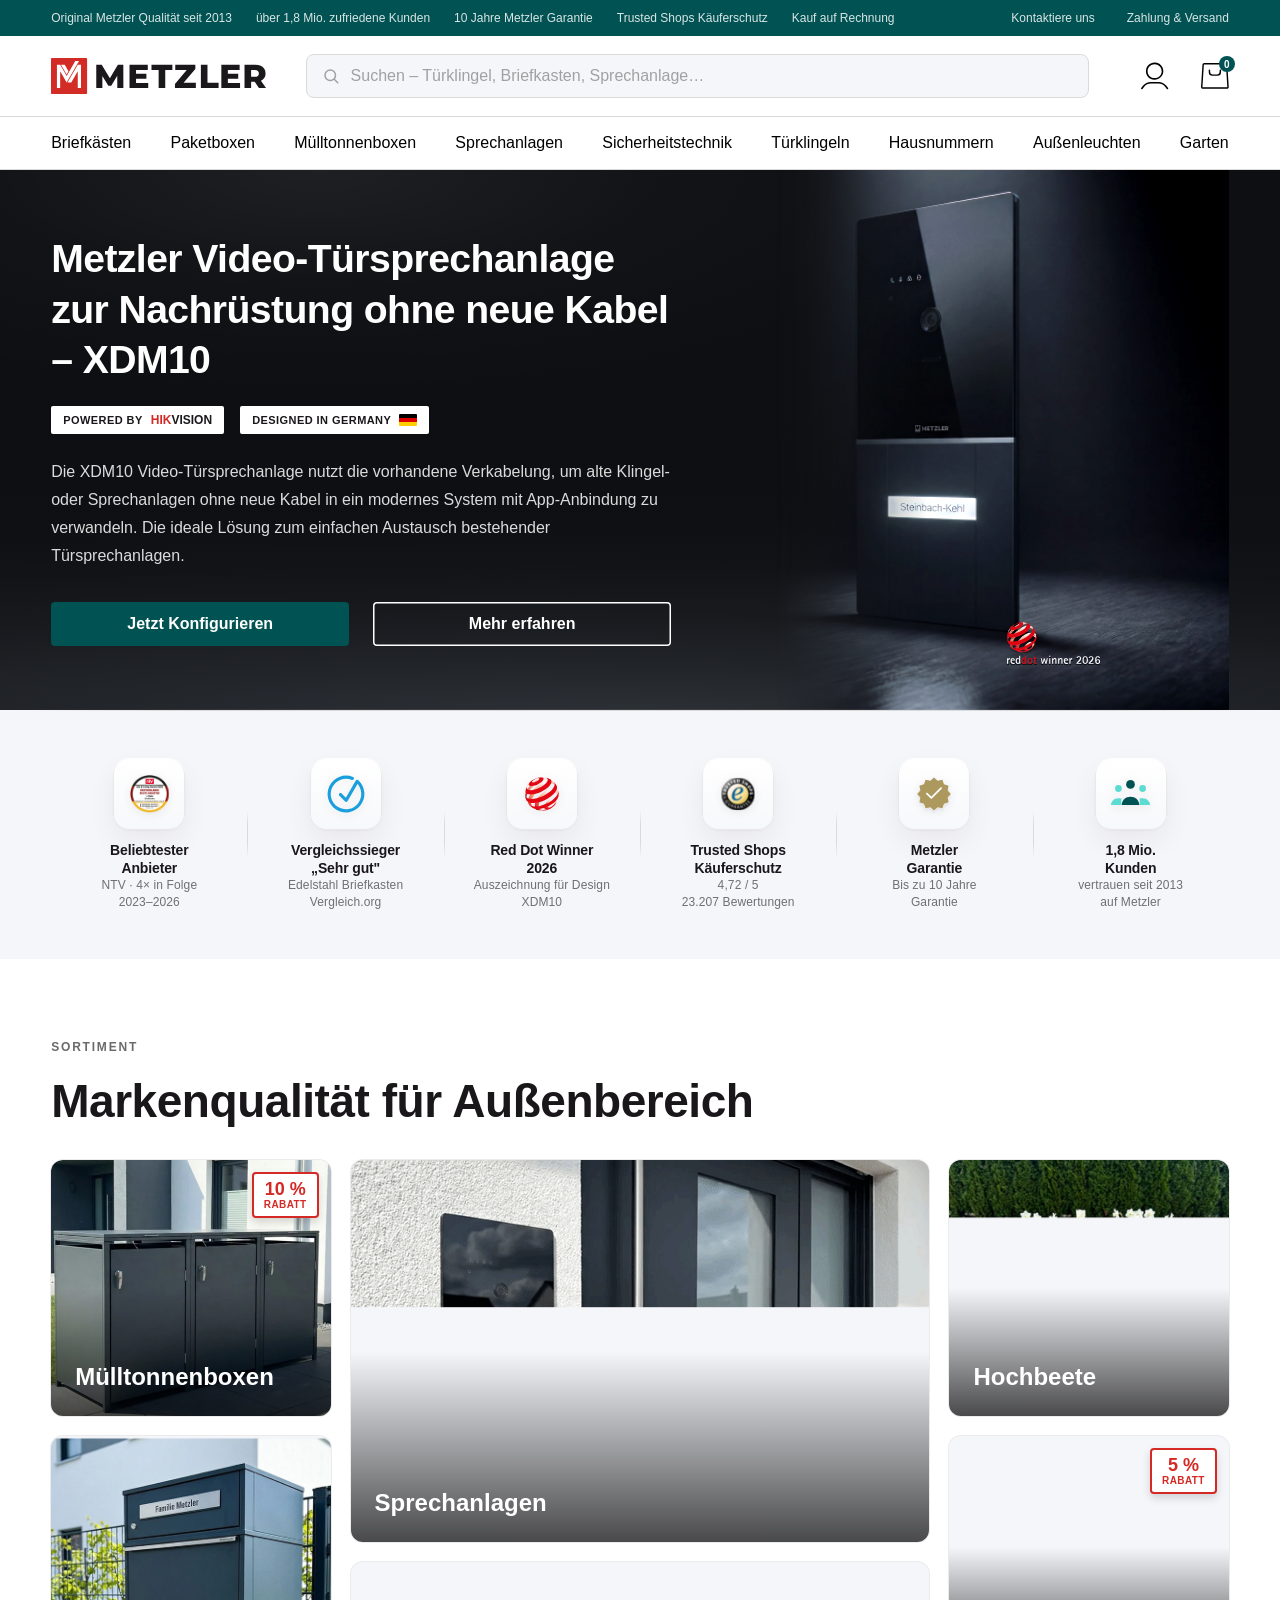
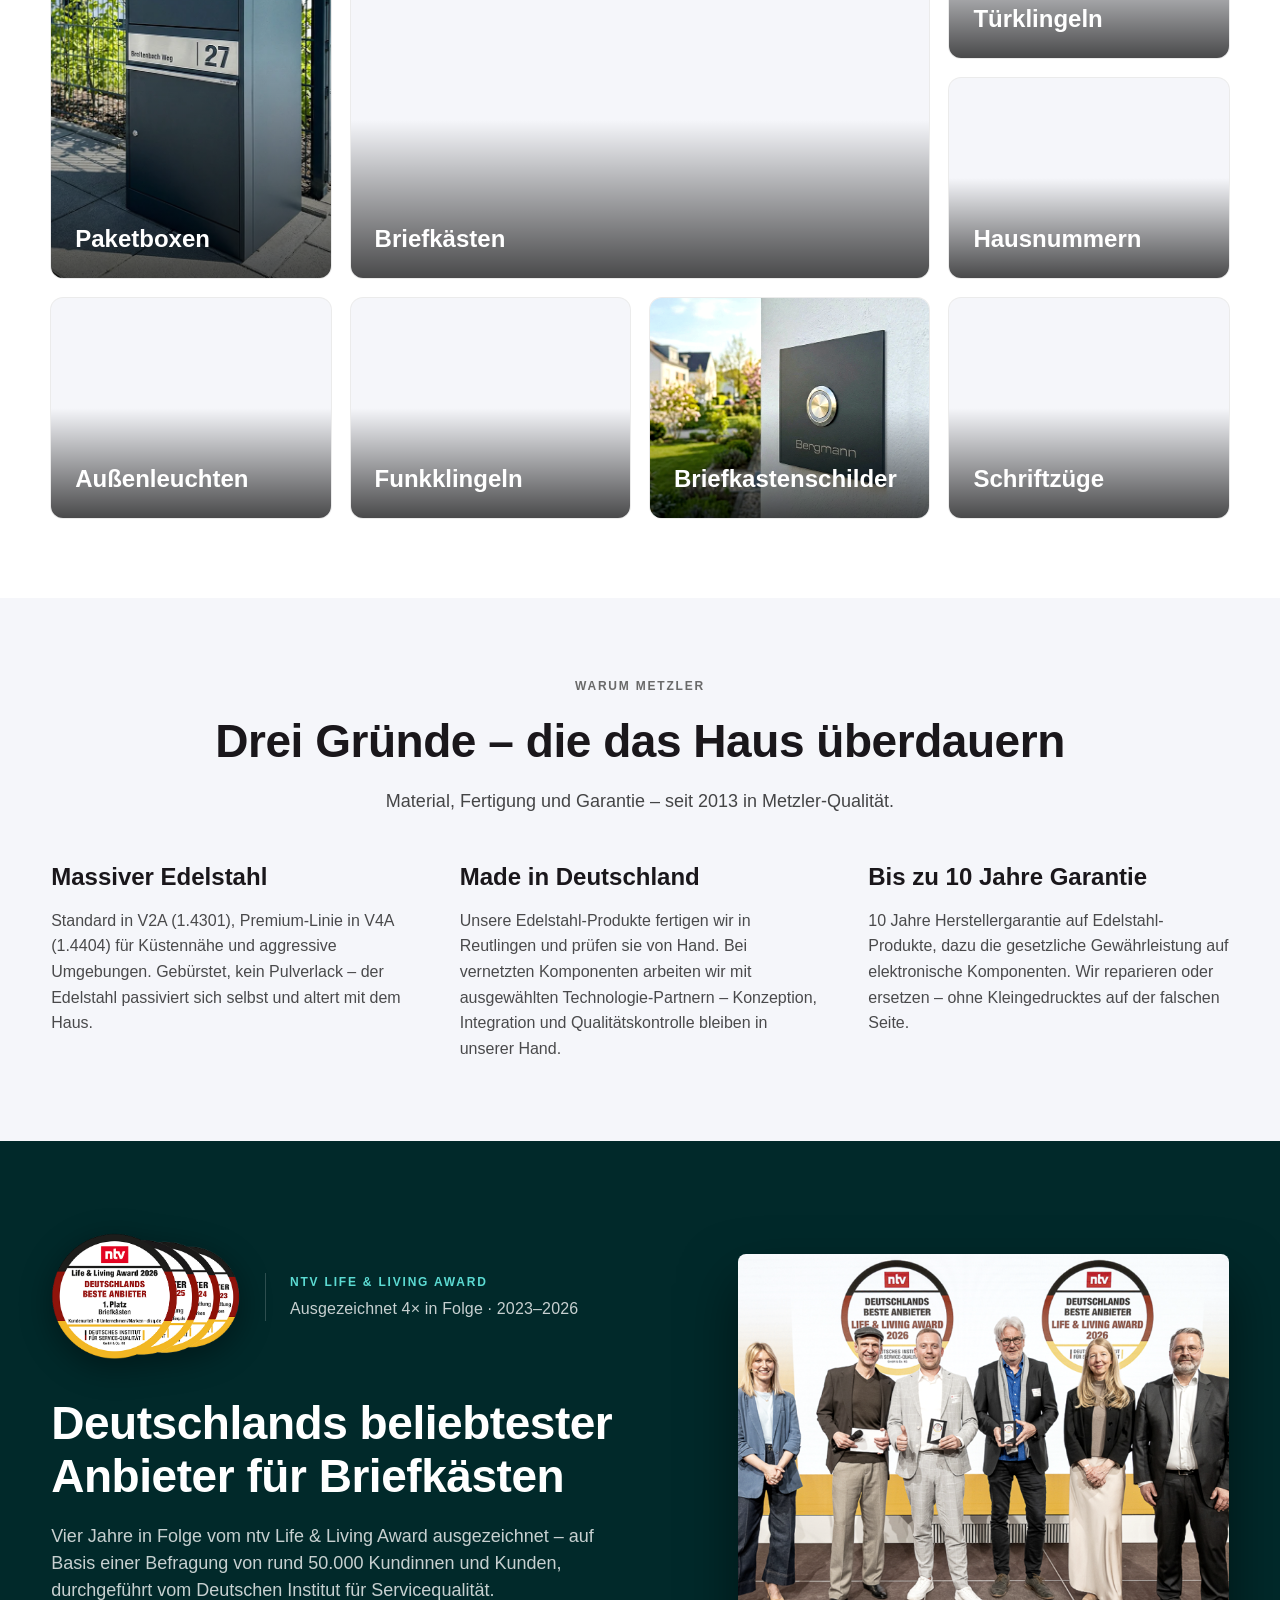
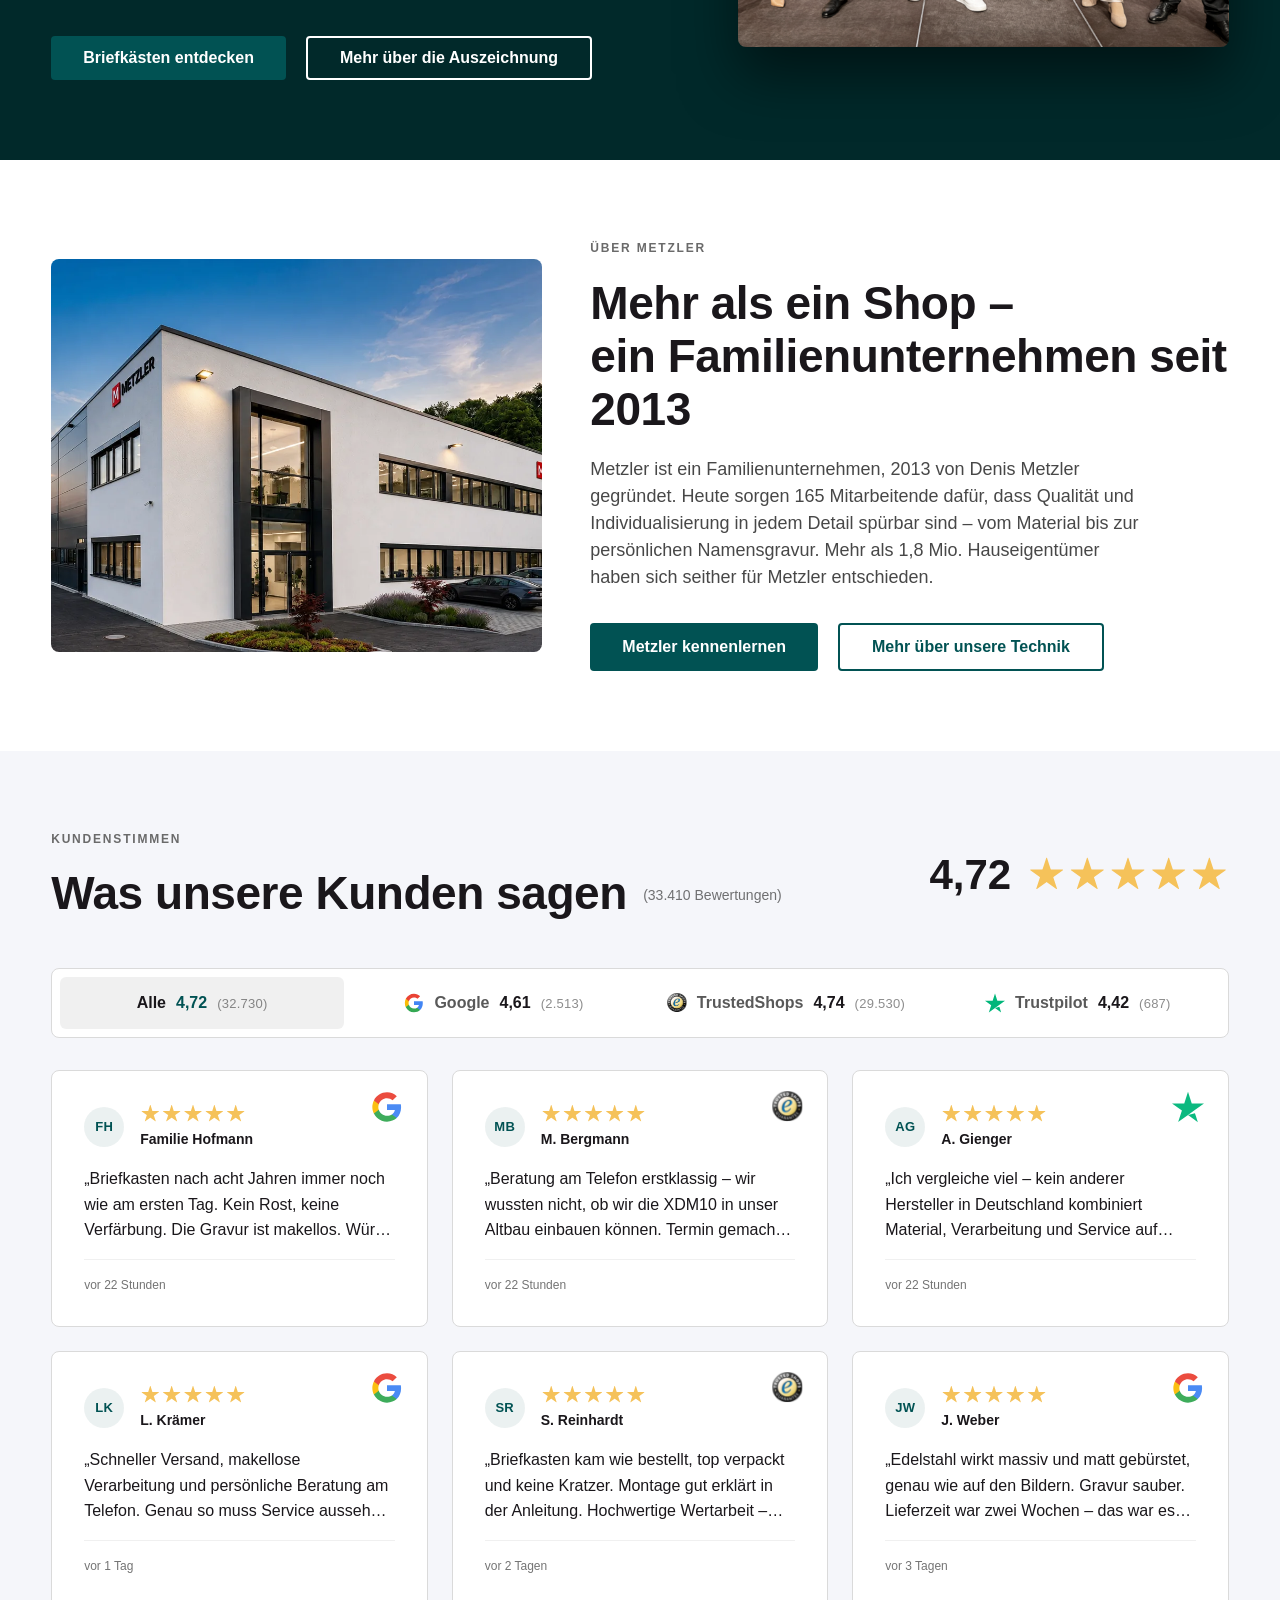
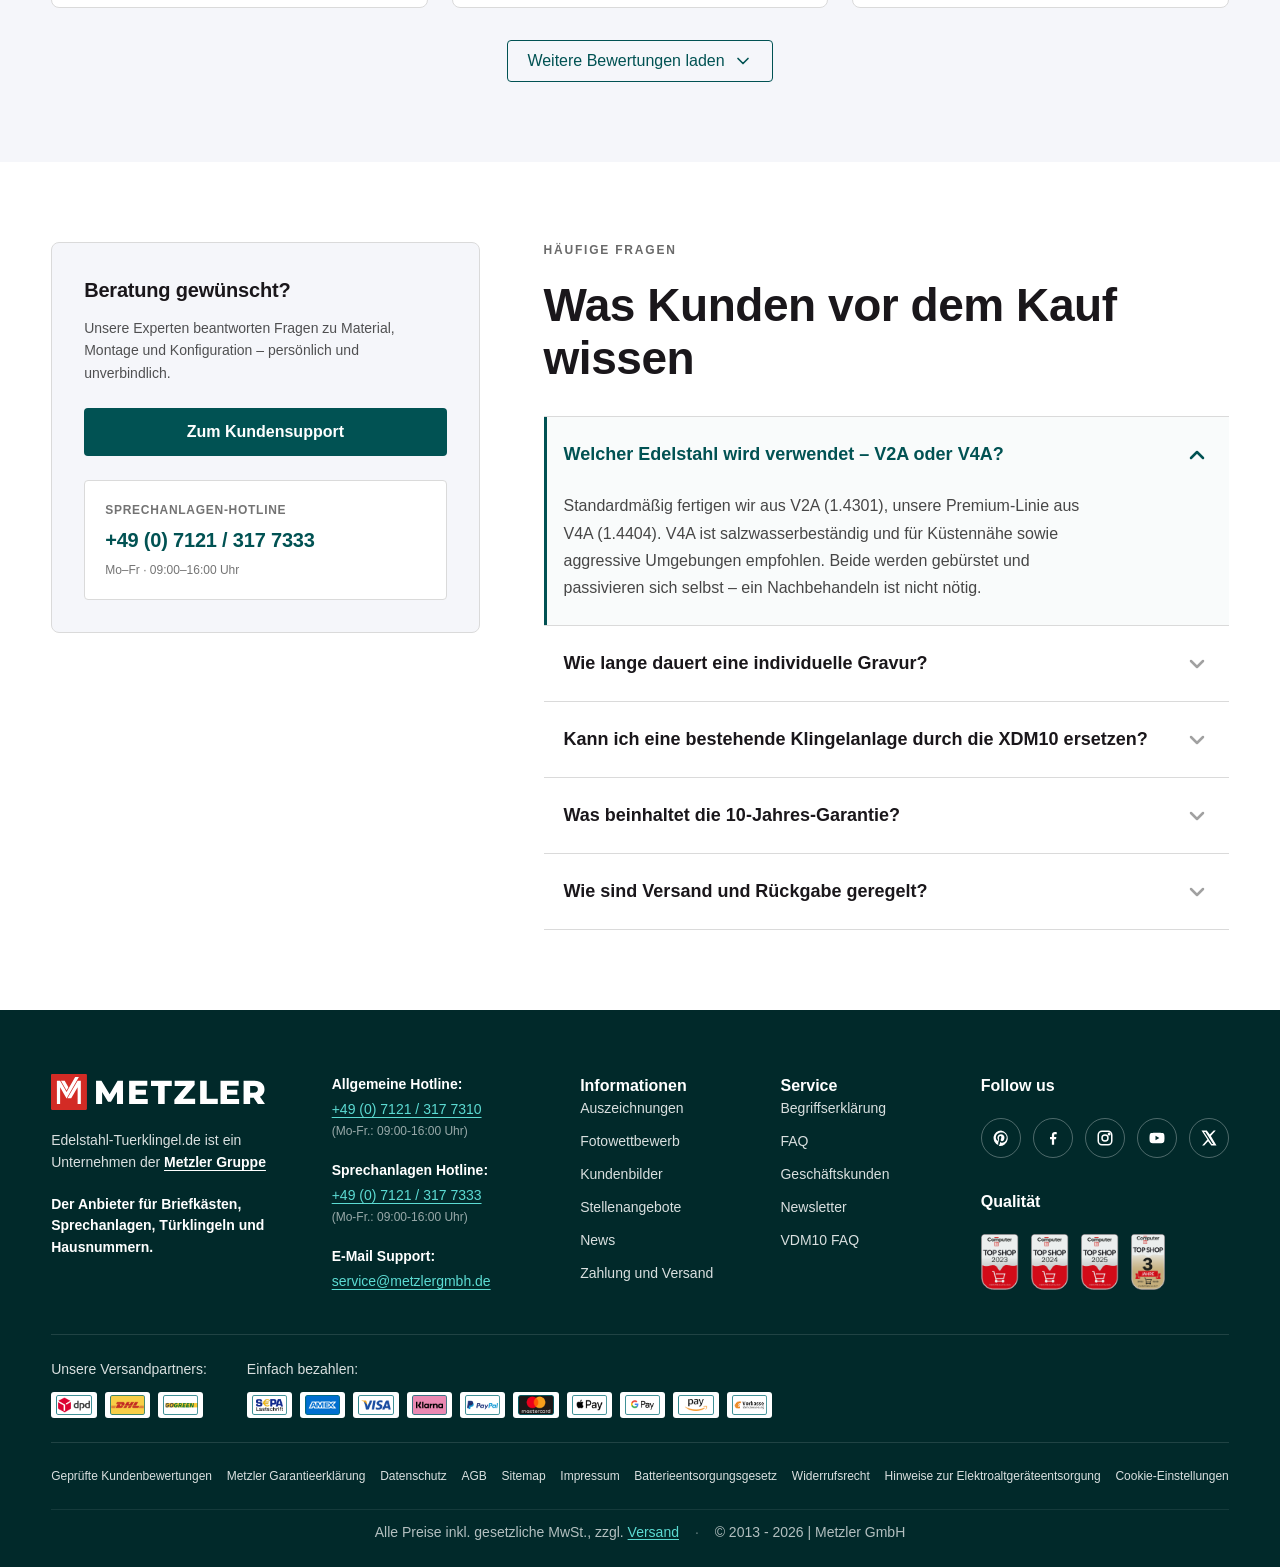
==== index.html @ b38799d8 "style(buttons): align CTA buttons + hover states to the design system - Primary buttons: teal-500 fi" ====
<!DOCTYPE html>
<html lang="de">
<head>
<meta charset="UTF-8" />
<meta name="viewport" content="width=device-width, initial-scale=1" />
<title>Metzler – Edelstahl-Türklingeln, Briefkästen & Sprechanlagen, Made in Germany</title>
<meta name="description" content="Premium Eingangslösungen aus Edelstahl. Türklingeln, Briefkästen, Sprechanlagen und mehr – gefertigt in Reutlingen. Red Dot Winner 2026 · 4× Deutschlands beliebtester Anbieter." />
<link rel="stylesheet" href="styles-v2.css" />
</head>
<body>

<!-- ===== SVG ICON SPRITE ===== -->

<svg width="0" height="0" style="position:absolute" aria-hidden="true">
  <defs>
    <symbol id="i-search" viewBox="0 0 24 24" fill="none" stroke="currentColor" stroke-width="2" stroke-linecap="round" stroke-linejoin="round">
      <circle cx="11" cy="11" r="7"/><path d="M21 21l-4.3-4.3"/>
    </symbol>
    <symbol id="i-search-m" viewBox="0 0 19 20" fill="currentColor">
      <path d="M16.625 8.86618C16.6247 4.81893 13.2882 1.49999 9.125 1.49999C4.96183 1.49999 1.62525 4.81893 1.625 8.86618C1.625 12.9136 4.96168 16.2333 9.125 16.2333V17.7333L8.66211 17.7216C3.90667 17.4843 0.125 13.6101 0.125 8.86618C0.125251 3.96948 4.15459 0 9.125 0C14.0954 0 18.1248 3.96948 18.125 8.86618C18.125 13.7631 14.0956 17.7333 9.125 17.7333V16.2333C13.2883 16.2333 16.625 12.9136 16.625 8.86618Z"/>
      <path d="M18.659 19.6237C18.3683 19.9188 17.8935 19.9222 17.5984 19.6316L13.4441 15.5398L14.4969 14.4704L18.6511 18.5632C18.9462 18.8539 18.9496 19.3287 18.659 19.6237Z"/>
    </symbol>
    <symbol id="i-menu-m" viewBox="0 0 21 17" fill="currentColor">
      <path d="M0 0.8C0 0.358172 0.358172 0 0.8 0H20.2C20.6418 0 21 0.358172 21 0.8C21 1.24183 20.6418 1.6 20.2 1.6H0.799999C0.358171 1.6 0 1.24183 0 0.8Z"/>
      <path d="M0 8.4C0 7.95817 0.358172 7.6 0.8 7.6H14.2C14.6418 7.6 15 7.95817 15 8.4C15 8.84183 14.6418 9.2 14.2 9.2H0.8C0.358172 9.2 0 8.84183 0 8.4Z"/>
      <path d="M0 16C0 15.5582 0.358172 15.2 0.8 15.2H20.2C20.6418 15.2 21 15.5582 21 16C21 16.4418 20.6418 16.8 20.2 16.8H0.799999C0.358171 16.8 0 16.4418 0 16Z"/>
    </symbol>
    <symbol id="i-user" viewBox="0 0 24 24" fill="none" stroke="currentColor" stroke-width="2" stroke-linecap="round" stroke-linejoin="round">
      <circle cx="12" cy="8" r="4"/><path d="M4 21c0-4.4 3.6-8 8-8s8 3.6 8 8"/>
    </symbol>
    <symbol id="i-heart" viewBox="0 0 24 24" fill="none" stroke="currentColor" stroke-width="2" stroke-linecap="round" stroke-linejoin="round">
      <path d="M20.8 4.6c-1.8-1.7-4.7-1.7-6.5 0L12 6.9 9.7 4.6c-1.8-1.7-4.7-1.7-6.5 0-1.8 1.8-1.8 4.7 0 6.5L12 20l8.8-8.9c1.8-1.8 1.8-4.7 0-6.5z"/>
    </symbol>
    <symbol id="i-cart" viewBox="0 0 24 24" fill="none" stroke="currentColor" stroke-width="2" stroke-linecap="round" stroke-linejoin="round">
      <circle cx="9" cy="20" r="1.5"/><circle cx="18" cy="20" r="1.5"/><path d="M3 4h2l2.6 11.6a2 2 0 002 1.4h7.4a2 2 0 002-1.4L21 7H6"/>
    </symbol>
    <symbol id="i-arrow-right" viewBox="0 0 24 24" fill="none" stroke="currentColor" stroke-width="2" stroke-linecap="round" stroke-linejoin="round">
      <path d="M5 12h14M13 5l7 7-7 7"/>
    </symbol>
    <symbol id="i-plus" viewBox="0 0 24 24" fill="none" stroke="currentColor" stroke-width="2.5" stroke-linecap="round">
      <path d="M12 5v14M5 12h14"/>
    </symbol>
    <symbol id="i-chevron-down" viewBox="0 0 24 24" fill="none" stroke="currentColor" stroke-width="2.5" stroke-linecap="round" stroke-linejoin="round">
      <path d="M6 9l6 6 6-6"/>
    </symbol>
    <symbol id="i-chevron-right" viewBox="0 0 24 24" fill="none" stroke="currentColor" stroke-width="2.5" stroke-linecap="round" stroke-linejoin="round">
      <path d="M9 6l6 6-6 6"/>
    </symbol>
    <symbol id="i-shield" viewBox="0 0 24 24" fill="none" stroke="currentColor" stroke-width="1.8" stroke-linejoin="round" stroke-linecap="round">
      <path d="M12 3l8 3v6c0 5-3.5 8.5-8 9-4.5-.5-8-4-8-9V6l8-3z"/><path d="M9 12l2 2 4-4"/>
    </symbol>
    <symbol id="i-factory" viewBox="0 0 24 24" fill="none" stroke="currentColor" stroke-width="1.8" stroke-linejoin="round" stroke-linecap="round">
      <path d="M3 21V11l5 3V11l5 3V8l8 5v8H3z"/><path d="M7 17h2M11 17h2M15 17h2"/>
    </symbol>
    <symbol id="i-diamond" viewBox="0 0 24 24" fill="none" stroke="currentColor" stroke-width="1.8" stroke-linejoin="round" stroke-linecap="round">
      <path d="M6 3h12l4 6-10 12L2 9z"/><path d="M2 9h20M9 3l3 6 3-6"/>
    </symbol>
    <symbol id="i-instagram" viewBox="0 0 24 24" fill="none" stroke="currentColor" stroke-width="2" stroke-linecap="round" stroke-linejoin="round">
      <rect x="3" y="3" width="18" height="18" rx="5"/><circle cx="12" cy="12" r="4"/><circle cx="17.5" cy="6.5" r="1" fill="currentColor"/>
    </symbol>
    <symbol id="i-facebook" viewBox="0 0 24 24" fill="currentColor">
      <path d="M13.5 21v-7.5h2.5l.5-3h-3V8.5c0-.9.3-1.5 1.5-1.5H17V4.2c-.5-.1-1.5-.2-2.5-.2-2.4 0-4 1.4-4 4v2.5H8v3h2.5V21h3z"/>
    </symbol>
    <symbol id="i-youtube" viewBox="0 0 24 24" fill="currentColor">
      <path d="M21.6 7.2c-.2-.9-.9-1.6-1.8-1.8C18.2 5 12 5 12 5s-6.2 0-7.8.4c-.9.2-1.6.9-1.8 1.8C2 8.8 2 12 2 12s0 3.2.4 4.8c.2.9.9 1.6 1.8 1.8 1.6.4 7.8.4 7.8.4s6.2 0 7.8-.4c.9-.2 1.6-.9 1.8-1.8.4-1.6.4-4.8.4-4.8s0-3.2-.4-4.8zM10 15V9l5.2 3-5.2 3z"/>
    </symbol>
    <symbol id="i-pinterest" viewBox="0 0 24 24" fill="currentColor">
      <path d="M12 2a10 10 0 00-3.6 19.3c-.1-.8-.2-2 0-2.9.2-.8 1.2-5 1.2-5s-.3-.6-.3-1.5c0-1.4.8-2.5 1.9-2.5.9 0 1.3.7 1.3 1.5 0 .9-.6 2.2-.9 3.5-.2 1 .5 1.9 1.6 1.9 1.9 0 3.4-2 3.4-5 0-2.6-1.9-4.4-4.5-4.4-3.1 0-4.9 2.3-4.9 4.7 0 .9.4 1.9.8 2.5.1.1.1.2.1.3l-.3 1.2c-.1.2-.2.3-.4.2-1.4-.7-2.3-2.7-2.3-4.4 0-3.6 2.6-6.9 7.5-6.9 3.9 0 7 2.8 7 6.6 0 3.9-2.5 7.1-5.9 7.1-1.2 0-2.3-.6-2.6-1.3l-.7 2.7c-.3 1-1 2.3-1.4 3.1A10 10 0 1012 2z"/>
    </symbol>
    <symbol id="i-x" viewBox="0 0 24 24" fill="currentColor">
      <path d="M18.244 2H21l-6.54 7.47L22 22h-6.86l-4.39-5.74L5.6 22H2.84l7.01-8.01L2 2h7.04l3.97 5.25L18.244 2zm-2.4 18h1.79L7.24 4H5.34l10.5 16z"/>
    </symbol>
  </defs>
</svg>

<!-- ===== TOPBAR ===== -->
<div class="topbar">
  <div class="container topbar__inner">
    <ul class="topbar__claims">
      <li>Original Metzler Qualität seit 2013</li>
      <li>über 1,8 Mio. zufriedene Kunden</li>
      <li>10 Jahre Metzler Garantie</li>
      <li>Trusted Shops Käuferschutz</li>
      <li>Kauf auf Rechnung</li>
    </ul>
    <div class="topbar__links">
      <a href="#">Kontaktiere uns</a>
      <a href="#">Zahlung &amp; Versand</a>
    </div>
  </div>
</div>

<!-- ===== HEADER ===== -->
<header class="header">
  <div class="container">
    <div class="header__main">
      <div class="header__left-actions">
        <button class="header__burger" id="navBurger" data-nav-toggle aria-label="Menü öffnen" aria-expanded="false" aria-controls="mobileNav">
          <svg><use href="#i-menu-m"/></svg>
        </button>
        <button class="header__search-icon" id="searchIcon" aria-label="Suchen" type="button">
          <svg><use href="#i-search-m"/></svg>
        </button>
      </div>
      <a href="#" class="header__logo" aria-label="Metzler Startseite">
        <img src="Logo/Metzler_Logo-rot-schwarz.svg" alt="Metzler" />
      </a>
      <button class="header__kategorien" type="button" data-nav-toggle aria-controls="mobileNav" aria-expanded="false" aria-label="Kategorien">
        <img class="header__kategorien-icon" src="ICONS/menu.svg" alt="" aria-hidden="true" />
        <span class="header__kategorien-label">Kategorien</span>
      </button>
      <div class="header__search">
        <svg><use href="#i-search"/></svg>
        <input type="search" placeholder="Suchen – Türklingel, Briefkasten, Sprechanlage…" />
      </div>
      <div class="header__icons">
        <a class="icon-btn" href="#" aria-label="Mein Konto"><img src="ICONS/profile.svg" alt="" /></a>
        <a class="icon-btn" href="#" aria-label="Warenkorb"><img src="ICONS/cart.svg" alt="" /><span class="badge">0</span></a>
      </div>
    </div>
  </div>
  <nav class="header__nav" aria-label="Hauptnavigation">
    <div class="container">
      <button class="header__nav-all" type="button" data-nav-toggle aria-controls="mobileNav" aria-expanded="false" aria-label="Alle Kategorien">
        <img class="header__nav-all-icon" src="ICONS/menu.svg" alt="" aria-hidden="true" />
        <span class="header__nav-all-label">Alle</span>
      </button>
      <ul>
        <li><a href="#">Briefkästen</a></li>
        <li><a href="#">Paketboxen</a></li>
        <li><a href="#">Mülltonnenboxen</a></li>
        <li><a href="#">Sprechanlagen</a></li>
        <li><a href="#">Sicherheitstechnik</a></li>
        <li><a href="#">Türklingeln</a></li>
        <li><a href="#">Hausnummern</a></li>
        <li><a href="#">Außenleuchten</a></li>
        <li><a href="#">Garten</a></li>
      </ul>
    </div>
  </nav>
</header>

<!-- ===== MOBILE SLIDE-IN NAV ===== -->
<div class="mobile-nav" id="mobileNav" aria-hidden="true">
  <div class="mobile-nav__backdrop" data-close></div>
  <aside class="mobile-nav__panel" role="dialog" aria-label="Mobile Navigation">
    <div class="mobile-nav__head">
      <img src="Logo/Metzler_Logo-rot-schwarz.svg" alt="Metzler" />
      <button class="mobile-nav__close" data-close aria-label="Menü schließen">×</button>
    </div>
    <nav>
      <ul>
        <li><a href="#">Briefkästen</a></li>
        <li><a href="#">Paketboxen</a></li>
        <li><a href="#">Mülltonnenboxen</a></li>
        <li><a href="#">Sprechanlagen</a></li>
        <li><a href="#">Sicherheitstechnik</a></li>
        <li><a href="#">Türklingeln</a></li>
        <li><a href="#">Hausnummern</a></li>
        <li><a href="#">Außenleuchten</a></li>
        <li><a href="#">Garten</a></li>
      </ul>
    </nav>
  </aside>
</div>

<!-- ===== STICKY MOBILE ACTION BAR ===== -->
<div class="mobile-bar" aria-label="Schnellzugriff">
  <a href="#search" class="mobile-bar__action" aria-label="Suchen">
    <svg><use href="#i-search"/></svg>
    <span>Suchen</span>
  </a>
  <a href="tel:+4971213177310" class="mobile-bar__action mobile-bar__action--accent" aria-label="Hotline anrufen">
    <svg viewBox="0 0 24 24" fill="none" stroke="currentColor" stroke-width="2" stroke-linecap="round" stroke-linejoin="round"><path d="M22 16.92v3a2 2 0 01-2.18 2 19.79 19.79 0 01-8.63-3.07 19.5 19.5 0 01-6-6 19.79 19.79 0 01-3.07-8.67A2 2 0 014.11 2h3a2 2 0 012 1.72c.13.96.37 1.9.72 2.81a2 2 0 01-.45 2.11L8.09 9.91a16 16 0 006 6l1.27-1.27a2 2 0 012.11-.45c.91.35 1.85.59 2.81.72A2 2 0 0122 16.92z"/></svg>
    <span>Beratung</span>
  </a>
  <a href="#cart" class="mobile-bar__action" aria-label="Warenkorb">
    <img src="ICONS/cart.svg" alt="" />
    <span>Warenkorb</span>
  </a>
</div>

<!-- ===== HERO BANNER (XDM10) – Monolithic Canvas ===== -->
<section class="hero-banner" aria-label="XDM10 Video-Türsprechanlage">
  <div class="hero-banner__copy">
    <h1 class="hero-banner__title">Metzler Video-Türsprechanlage zur <br class="hero-banner__break">Nachrüstung ohne neue Kabel – XDM10</h1>
    <div class="hero-banner__chips">
      <span class="hero-chip">
        <span class="hero-chip__pre">POWERED BY</span>
        <span class="hero-chip__hikvision">HIK<span>VISION</span></span>
      </span>
      <span class="hero-chip">
        <span class="hero-chip__pre">DESIGNED IN GERMANY</span>
        <svg class="hero-chip__flag" viewBox="0 0 18 12" aria-hidden="true">
          <rect width="18" height="4" y="0" fill="#000"/>
          <rect width="18" height="4" y="4" fill="#DD0000"/>
          <rect width="18" height="4" y="8" fill="#FFCE00"/>
        </svg>
      </span>
    </div>
    <p class="hero-banner__body">
      Die XDM10 Video-Türsprechanlage nutzt die vorhandene Verkabelung, um alte Klingel- oder Sprechanlagen ohne neue Kabel in ein modernes System mit App-Anbindung zu verwandeln. Die ideale Lösung zum einfachen Austausch bestehender Türsprechanlagen.
    </p>
    <div class="hero-banner__ctas">
      <a class="btn btn--primary hero-banner__cta" href="#config">Jetzt Konfigurieren</a>
      <a class="btn hero-banner__cta hero-banner__cta--secondary" href="#">Mehr erfahren</a>
    </div>
  </div>
  <div class="hero-banner__stage" aria-hidden="true">
    <img class="hero-banner__poster" src="XDM10%20Banner/Photo.png" alt="" />
    <img class="hero-banner__reddot" src="XDM10%20Banner/Red%20dot.svg" alt="Red Dot Winner 2026" />
  </div>
</section>

<!-- ===== TRUST BAR ===== -->
<section class="trustbar" aria-label="Auszeichnungen und Vertrauen">
  <button class="trustbar__scroll trustbar__scroll--prev" type="button" data-trustbar-scroll="prev" aria-label="Vorherige Auszeichnungen" hidden>
    <svg viewBox="0 0 24 24" fill="none" stroke="currentColor" stroke-width="1.5" stroke-linecap="round" stroke-linejoin="round" aria-hidden="true">
      <polyline points="15 6 9 12 15 18"/>
    </svg>
  </button>
  <button class="trustbar__scroll trustbar__scroll--next" type="button" data-trustbar-scroll="next" aria-label="Mehr Auszeichnungen anzeigen" hidden>
    <svg viewBox="0 0 24 24" fill="none" stroke="currentColor" stroke-width="1.5" stroke-linecap="round" stroke-linejoin="round" aria-hidden="true">
      <polyline points="9 6 15 12 9 18"/>
    </svg>
  </button>
  <div class="container trustbar__inner">
    <div class="trust">
      <div class="trust__icon trust__icon--ntv"><img src="Trust%20badges/NTV.svg" alt="NTV Deutschlands beliebtester Anbieter" /></div>
      <div>
        <div class="trust__title">Beliebtester<br>Anbieter</div>
        <div class="trust__sub">NTV · 4× in Folge<br>2023–2026</div>
      </div>
    </div>
    <div class="trust">
      <div class="trust__icon"><img src="Trust%20badges/Vergleich3.svg" alt="Vergleich.org Sehr gut" /></div>
      <div>
        <div class="trust__title">Vergleichssieger<br>„Sehr gut"</div>
        <div class="trust__sub">Edelstahl Briefkasten<br>Vergleich.org</div>
      </div>
    </div>
    <div class="trust">
      <div class="trust__icon"><img src="Trust%20badges/Reddot2.svg" alt="Red Dot Winner 2026" /></div>
      <div>
        <div class="trust__title">Red Dot Winner<br>2026</div>
        <div class="trust__sub">Auszeichnung für Design<br>XDM10</div>
      </div>
    </div>
    <div class="trust">
      <div class="trust__icon"><img src="Trust%20badges/Trustedshop%202.svg" alt="Trusted Shops" /></div>
      <div>
        <div class="trust__title">Trusted Shops<br>Käuferschutz</div>
        <div class="trust__sub">4,72 / 5<br>23.207 Bewertungen</div>
      </div>
    </div>
    <div class="trust">
      <div class="trust__icon"><img src="Trust%20badges/Garantie2.svg" alt="10 Jahre Garantie" /></div>
      <div>
        <div class="trust__title">Metzler<br>Garantie</div>
        <div class="trust__sub">Bis zu 10 Jahre<br>Garantie</div>
      </div>
    </div>
    <div class="trust">
      <div class="trust__icon trust__icon--customers"><img src="Trust%20badges/customers.svg" alt="1,8 Mio. Kunden" /></div>
      <div>
        <div class="trust__title">1,8 Mio.<br>Kunden</div>
        <div class="trust__sub">vertrauen seit 2013<br>auf Metzler</div>
      </div>
    </div>
  </div>
</section>

<!-- ===== CATEGORY GRID ===== -->
<section class="cats section" id="cats" aria-label="Kategorien">
  <div class="container">
    <div class="cats__head">
      <div class="cats__head-text">
        <p class="eyebrow">Sortiment</p>
        <h2 class="section-title">Markenqualität für Außenbereich</h2>
      </div>
    </div>
    <div class="cats__grid">
      <!-- Row 1 -->
      <a class="cat-card cat-card--c1" href="#">
        <picture>
          <source media="(max-width: 768px)" srcset="images/Mobile/muelltonnen.png" />
          <img src="images/M%C3%BClltonnen.jpg" alt="Mülltonnenboxen" />
        </picture>
        <span class="cat-card__discount">10 %<span>Rabatt</span></span>
        <div class="cat-card__body">
          <div>
            <div class="cat-card__title">Mülltonnenboxen</div>
          </div>
        </div>
      </a>
      <a class="cat-card cat-card--c2" href="#">
        <picture>
          <source media="(max-width: 768px)" srcset="images/Mobile/sprechanlage.png" />
          <img src="images/sprechanlage.jpg" alt="Sprechanlagen" />
        </picture>
        <div class="cat-card__body">
          <div>
            <div class="cat-card__title">Sprechanlagen</div>
          </div>
        </div>
      </a>
      <a class="cat-card cat-card--c3" href="#">
        <picture>
          <source media="(max-width: 768px)" srcset="images/Mobile/hochbeet.png" />
          <img src="images/Hochbeet.jpg" alt="Hochbeete" />
        </picture>
        <div class="cat-card__body">
          <div>
            <div class="cat-card__title">Hochbeete</div>
          </div>
        </div>
      </a>
      <!-- Row 2 + 3 -->
      <a class="cat-card cat-card--c4" href="#">
        <picture>
          <source media="(max-width: 768px)" srcset="images/Mobile/poketbox.png" />
          <img src="images/poketbox.jpg" alt="Paketboxen" />
        </picture>
        <div class="cat-card__body">
          <div>
            <div class="cat-card__title">Paketboxen</div>
          </div>
        </div>
      </a>
      <a class="cat-card cat-card--c5" href="#">
        <picture>
          <source media="(max-width: 768px)" srcset="images/Mobile/briefkasten.png" />
          <img src="images/Briefkasten.jpg" alt="Briefkästen" />
        </picture>
        <div class="cat-card__body">
          <div>
            <div class="cat-card__title">Briefkästen</div>
          </div>
        </div>
      </a>
      <a class="cat-card cat-card--c6" href="#">
        <picture>
          <source media="(max-width: 768px)" srcset="images/Mobile/tuerklingel.png" />
          <img src="images/T%C3%BCrklingel.jpg" alt="Türklingeln" />
        </picture>
        <span class="cat-card__discount">5 %<span>Rabatt</span></span>
        <div class="cat-card__body">
          <div>
            <div class="cat-card__title">Türklingeln</div>
          </div>
        </div>
      </a>
      <a class="cat-card cat-card--c7" href="#">
        <picture>
          <source media="(max-width: 768px)" srcset="images/Mobile/hausnummer.png" />
          <img src="images/Hausnummer2.jpg" alt="Hausnummern" />
        </picture>
        <div class="cat-card__body">
          <div>
            <div class="cat-card__title">Hausnummern</div>
          </div>
        </div>
      </a>
      <!-- Row 4 -->
      <a class="cat-card cat-card--c8" href="#">
        <picture>
          <source media="(max-width: 768px)" srcset="images/Mobile/licht.png" />
          <img src="images/Licht.jpg" alt="Außenleuchten" />
        </picture>
        <div class="cat-card__body">
          <div>
            <div class="cat-card__title">Außenleuchten</div>
          </div>
        </div>
      </a>
      <a class="cat-card cat-card--c9" href="#">
        <picture>
          <source media="(max-width: 768px)" srcset="images/Mobile/funkklingel.png" />
          <img src="images/Funkklingel.jpg" alt="Funkklingeln" />
        </picture>
        <div class="cat-card__body">
          <div>
            <div class="cat-card__title">Funkklingeln</div>
          </div>
        </div>
      </a>
      <a class="cat-card cat-card--c10" href="#">
        <picture>
          <source media="(max-width: 1023px)" srcset="images/T%C3%BCrklingel.jpg" />
          <img src="images/Schield.jpg" alt="Briefkastenschilder" />
        </picture>
        <div class="cat-card__body">
          <div>
            <div class="cat-card__title">Briefkastenschilder</div>
          </div>
        </div>
      </a>
      <a class="cat-card cat-card--c11" href="#">
        <picture>
          <source media="(max-width: 768px)" srcset="images/Mobile/schriftzug.png" />
          <img src="images/Hausnummer.jpg" alt="Schriftzüge" />
        </picture>
        <div class="cat-card__body">
          <div>
            <div class="cat-card__title">Schriftzüge</div>
          </div>
        </div>
      </a>
    </div>
  </div>
</section>

<!-- ===== WHY METZLER ===== -->
<section class="why section" aria-label="Warum Metzler">
  <div class="container">
    <div class="why__head">
      <p class="eyebrow">Warum Metzler</p>
      <h2 class="section-title">Drei Gründe – die das Haus überdauern</h2>
      <p class="section-sub">Material, Fertigung und Garantie – seit 2013 in Metzler-Qualität.</p>
    </div>
    <div class="why__grid">
      <div class="why__item">
        <h3>Massiver Edelstahl</h3>
        <p>Standard in V2A (1.4301), Premium-Linie in V4A (1.4404) für Küstennähe und aggressive Umgebungen. Gebürstet, kein Pulverlack – der Edelstahl passiviert sich selbst und altert mit dem Haus.</p>
      </div>
      <div class="why__item">
        <h3>Made in Deutschland</h3>
        <p>Unsere Edelstahl-Produkte fertigen wir in Reutlingen und prüfen sie von Hand. Bei vernetzten Komponenten arbeiten wir mit ausgewählten Technologie-Partnern – Konzeption, Integration und Qualitätskontrolle bleiben in unserer Hand.</p>
      </div>
      <div class="why__item">
        <h3>Bis zu 10 Jahre Garantie</h3>
        <p>10 Jahre Herstellergarantie auf Edelstahl-Produkte, dazu die gesetzliche Gewährleistung auf elektronische Komponenten. Wir reparieren oder ersetzen – ohne Kleingedrucktes auf der falschen Seite.</p>
      </div>
    </div>
  </div>
</section>

<!-- ===== AWARDS ===== -->
<section class="awards section" aria-label="Auszeichnungen">
  <div class="container">
    <div class="awards__top">
      <div>
        <div class="awards__credential">
          <img class="awards__badge" src="Awards/siegel_dba_bk_metzler_2026%201.png" alt="ntv Deutschlands Beste Anbieter – 4× in Folge ausgezeichnet" />
          <div class="awards__credential-text">
            <span class="awards__credential-label">ntv Life &amp; Living Award</span>
            <span class="awards__credential-meta">Ausgezeichnet 4× in Folge · 2023–2026</span>
          </div>
        </div>
        <h2>Deutschlands beliebtester Anbieter für Briefkästen</h2>
        <p class="awards__sub">
          Vier Jahre in Folge vom ntv Life &amp; Living Award ausgezeichnet – auf Basis einer
          Befragung von rund 50.000 Kundinnen und Kunden, durchgeführt vom Deutschen Institut
          für Servicequalität.
        </p>
        <div class="awards__ctas">
          <a class="btn btn--primary awards__cta" href="#">Briefkästen entdecken</a>
          <a class="btn btn--secondary-light awards__cta-secondary" href="#">Mehr über die Auszeichnung</a>
        </div>
      </div>
      <div class="awards__visual">
        <figure class="awards__photo">
          <img src="Carousel%20Images/image%202.jpg" alt="Metzler bei der ntv Life & Living Award Verleihung 2026" />
        </figure>
      </div>
    </div>
  </div>
</section>

<!-- ===== ABOUT BRIDGE ===== -->
<section class="about-bridge section" aria-label="Über Metzler">
  <div class="container">
    <div class="about-bridge__grid">
      <figure class="about-bridge__media">
        <img src="images/office.webp"
             alt="Metzler Hauptsitz"
             loading="lazy" decoding="async" />
      </figure>
      <div class="about-bridge__copy">
        <p class="eyebrow">Über Metzler</p>
        <h2 class="section-title">Mehr als ein Shop – <br class="about-bridge__break" />ein Familienunternehmen seit 2013</h2>
        <p class="about-bridge__lead">
          Metzler ist ein Familienunternehmen, 2013 von Denis Metzler gegründet. Heute sorgen
          165 Mitarbeitende dafür, dass Qualität und Individualisierung in jedem Detail spürbar
          sind – vom Material bis zur persönlichen Namensgravur. Mehr als 1,8 Mio. Hauseigentümer
          haben sich seither für Metzler entschieden.
        </p>
        <div class="about-bridge__ctas">
          <!-- TODO: primary href → About us page; secondary href → technology/product page (distinct destination) -->
          <a class="btn btn--primary" href="#">Metzler kennenlernen</a>
          <a class="btn btn--secondary" href="#">Mehr über unsere Technik</a>
        </div>
      </div>
    </div>
  </div>
</section>

<!-- ===== REVIEWS ===== -->
<section class="reviews section" aria-label="Kundenstimmen">
  <div class="container">
    <div class="reviews__head">
      <div class="reviews__head-text">
        <p class="eyebrow">Kundenstimmen</p>
        <h2 class="section-title">Was unsere Kunden sagen <span class="reviews__rating-count">(33.410 Bewertungen)</span></h2>
      </div>
      <div class="reviews__rating">
        <div class="reviews__rating-num">4,72</div>
        <img class="reviews__rating-stars" src="ICONS/StarRating.svg" alt="4,72 von 5 Sternen" />
      </div>
    </div>
    <div class="reviews__tabs" role="tablist" aria-label="Bewertungen filtern">
      <button class="reviews__tab is-active" type="button" role="tab" aria-selected="true">Alle <span class="reviews__tab-score">4,72</span> <span class="reviews__tab-count">(32.730)</span></button>
      <button class="reviews__tab" type="button" role="tab" aria-selected="false"><img class="reviews__tab-logo" src="Reviews/Google.svg" alt="" />Google <span class="reviews__tab-score">4,61</span> <span class="reviews__tab-count">(2.513)</span></button>
      <button class="reviews__tab" type="button" role="tab" aria-selected="false"><img class="reviews__tab-logo" src="Reviews/TrustedShop.svg" alt="" />TrustedShops <span class="reviews__tab-score">4,74</span> <span class="reviews__tab-count">(29.530)</span></button>
      <button class="reviews__tab" type="button" role="tab" aria-selected="false"><img class="reviews__tab-logo" src="Reviews/Trust%20Pilot.svg" alt="" />Trustpilot <span class="reviews__tab-score">4,42</span> <span class="reviews__tab-count">(687)</span></button>
    </div>
    <div class="reviews__grid">
      <article class="review">
        <img class="review__platform" src="Reviews/Google.svg" alt="Google" title="Bewertung von Google" />
        <div class="review__head">
          <span class="review__avatar">FH</span>
          <div class="review__info">
            <img class="review__stars" src="ICONS/StarRating.svg" alt="5 von 5 Sternen" />
            <span class="review__name">Familie Hofmann</span>
          </div>
        </div>
        <p class="review__quote">„Briefkasten nach acht Jahren immer noch wie am ersten Tag. Kein Rost, keine Verfärbung. Die Gravur ist makellos. Würde sofort wieder bei Metzler bestellen."</p>
        <div class="review__city">vor 22 Stunden</div>
      </article>
      <article class="review">
        <img class="review__platform" src="Reviews/TrustedShop.svg" alt="Trusted Shops" title="Bewertung von Trusted Shops" />
        <div class="review__head">
          <span class="review__avatar">MB</span>
          <div class="review__info">
            <img class="review__stars" src="ICONS/StarRating.svg" alt="5 von 5 Sternen" />
            <span class="review__name">M. Bergmann</span>
          </div>
        </div>
        <p class="review__quote">„Beratung am Telefon erstklassig – wir wussten nicht, ob wir die XDM10 in unser Altbau einbauen können. Termin gemacht, Frage geklärt, eine Woche später montiert. Top."</p>
        <div class="review__city">vor 22 Stunden</div>
      </article>
      <article class="review">
        <img class="review__platform" src="Reviews/Trust%20Pilot.svg" alt="Trustpilot" title="Bewertung von Trustpilot" />
        <div class="review__head">
          <span class="review__avatar">AG</span>
          <div class="review__info">
            <img class="review__stars" src="ICONS/StarRating.svg" alt="5 von 5 Sternen" />
            <span class="review__name">A. Gienger</span>
          </div>
        </div>
        <p class="review__quote">„Ich vergleiche viel – kein anderer Hersteller in Deutschland kombiniert Material, Verarbeitung und Service auf diesem Niveau. Den Preis ist es wert."</p>
        <div class="review__city">vor 22 Stunden</div>
      </article>
      <article class="review">
        <img class="review__platform" src="Reviews/Google.svg" alt="Google" title="Bewertung von Google" />
        <div class="review__head">
          <span class="review__avatar">LK</span>
          <div class="review__info">
            <img class="review__stars" src="ICONS/StarRating.svg" alt="5 von 5 Sternen" />
            <span class="review__name">L. Krämer</span>
          </div>
        </div>
        <p class="review__quote">„Schneller Versand, makellose Verarbeitung und persönliche Beratung am Telefon. Genau so muss Service aussehen. Klare Empfehlung."</p>
        <div class="review__city">vor 1 Tag</div>
      </article>
      <article class="review">
        <img class="review__platform" src="Reviews/TrustedShop.svg" alt="Trusted Shops" title="Bewertung von Trusted Shops" />
        <div class="review__head">
          <span class="review__avatar">SR</span>
          <div class="review__info">
            <img class="review__stars" src="ICONS/StarRating.svg" alt="5 von 5 Sternen" />
            <span class="review__name">S. Reinhardt</span>
          </div>
        </div>
        <p class="review__quote">„Briefkasten kam wie bestellt, top verpackt und keine Kratzer. Montage gut erklärt in der Anleitung. Hochwertige Wertarbeit – würde wieder kaufen."</p>
        <div class="review__city">vor 2 Tagen</div>
      </article>
      <article class="review">
        <img class="review__platform" src="Reviews/Google.svg" alt="Google" title="Bewertung von Google" />
        <div class="review__head">
          <span class="review__avatar">JW</span>
          <div class="review__info">
            <img class="review__stars" src="ICONS/StarRating.svg" alt="5 von 5 Sternen" />
            <span class="review__name">J. Weber</span>
          </div>
        </div>
        <p class="review__quote">„Edelstahl wirkt massiv und matt gebürstet, genau wie auf den Bildern. Gravur sauber. Lieferzeit war zwei Wochen – das war es absolut wert."</p>
        <div class="review__city">vor 3 Tagen</div>
      </article>
    </div>
    <div class="reviews__cta">
      <a class="btn btn--secondary reviews__load-more" href="#">
        Weitere Bewertungen laden
        <svg width="20" height="20" viewBox="0 0 24 24" fill="none" stroke="currentColor" stroke-width="2" stroke-linecap="round" stroke-linejoin="round" aria-hidden="true">
          <path d="M6 9l6 6 6-6"/>
        </svg>
      </a>
    </div>
  </div>
</section>

<!-- ===== FAQ ===== -->
<section class="faq section" aria-label="Häufige Fragen">
  <div class="container">
    <div class="faq__inner">
      <aside class="faq__support">
        <h3>Beratung gewünscht?</h3>
        <p>Unsere Experten beantworten Fragen zu Material, Montage und Konfiguration – persönlich und unverbindlich.</p>
        <a class="btn btn--primary" href="#">Zum Kundensupport</a>
        <div class="faq__phone">
          Sprechanlagen-Hotline
          <strong>+49 (0) 7121 / 317 7333</strong>
          <span class="faq__phone-hours">Mo–Fr · 09:00–16:00 Uhr</span>
        </div>
      </aside>
      <div>
        <p class="eyebrow">Häufige Fragen</p>
        <h2 class="section-title" style="margin-bottom:var(--sp-8)">Was Kunden vor dem Kauf wissen</h2>
        <div class="faq__list">
          <details class="faq__item" open>
            <summary class="faq__q">
              Welcher Edelstahl wird verwendet – V2A oder V4A?
              <span class="faq__q-icon"><svg><use href="#i-chevron-down"/></svg></span>
            </summary>
            <div class="faq__a">
              Standardmäßig fertigen wir aus V2A (1.4301), unsere Premium-Linie aus V4A (1.4404). V4A ist salzwasserbeständig und für Küstennähe sowie aggressive Umgebungen empfohlen. Beide werden gebürstet und passivieren sich selbst – ein Nachbehandeln ist nicht nötig.
            </div>
          </details>
          <details class="faq__item">
            <summary class="faq__q">
              Wie lange dauert eine individuelle Gravur?
              <span class="faq__q-icon"><svg><use href="#i-chevron-down"/></svg></span>
            </summary>
            <div class="faq__a">
              Standardgravuren werden innerhalb von 5–7 Werktagen gefertigt und versendet. Komplexere Sonderwünsche (Logo, Wunschschrift) verlängern die Fertigung um 2–3 Tage. Sie erhalten vorab ein digitales Korrekturmuster zur Freigabe.
            </div>
          </details>
          <details class="faq__item">
            <summary class="faq__q">
              Kann ich eine bestehende Klingelanlage durch die XDM10 ersetzen?
              <span class="faq__q-icon"><svg><use href="#i-chevron-down"/></svg></span>
            </summary>
            <div class="faq__a">
              In den meisten Fällen ja – die XDM10 nutzt vorhandene 2-Draht- oder 4-Draht-Verkabelungen. Bei Unsicherheit prüfen wir die Kompatibilität kostenlos vorab. Buchen Sie einen Beratungstermin und schicken Sie uns ein Foto Ihrer aktuellen Anlage.
            </div>
          </details>
          <details class="faq__item">
            <summary class="faq__q">
              Was beinhaltet die 10-Jahres-Garantie?
              <span class="faq__q-icon"><svg><use href="#i-chevron-down"/></svg></span>
            </summary>
            <div class="faq__a">
              Material- und Verarbeitungsfehler an allen Edelstahl-Produkten – wir reparieren oder ersetzen kostenfrei. Elektronische Komponenten (XDM10, Funkklingeln) haben 2 Jahre gesetzliche Gewährleistung. Verschleißteile sind ausgenommen.
            </div>
          </details>
          <details class="faq__item">
            <summary class="faq__q">
              Wie sind Versand und Rückgabe geregelt?
              <span class="faq__q-icon"><svg><use href="#i-chevron-down"/></svg></span>
            </summary>
            <div class="faq__a">
              Versand mit DHL und DPD GoGreen, kostenlos ab 100 € Bestellwert innerhalb DE. Rückgabe innerhalb von 30 Tagen – auch für individuell gravierte Produkte (gegen 15 % Bearbeitungspauschale). Kauf auf Rechnung über Klarna verfügbar.
            </div>
          </details>
        </div>
      </div>
    </div>
  </div>
</section>

<!-- ===== FOOTER (Figma node 4438:23420) ===== -->
<footer class="footer">
  <div class="container">

    <!-- Top: 5-column grid -->
    <div class="footer__top">

      <!-- 1. Brand -->
      <div class="footer__brand">
        <img src="Logo/Metzler_Logo-rot-Wei%C3%9F.svg" alt="Metzler" class="footer__brand-logo" />
        <p class="footer__brand-line">Edelstahl-Tuerklingel.de ist ein Unternehmen der <a href="#" class="footer__brand-link">Metzler Gruppe</a></p>
        <p class="footer__brand-strong">Der Anbieter für Briefkästen, Sprechanlagen, Türklingeln und Hausnummern.</p>
      </div>

      <!-- 2. Hotlines -->
      <div class="footer__hotline">
        <div class="footer__hotline-item">
          <strong class="footer__hotline-label">Allgemeine Hotline:</strong>
          <a class="footer__hotline-num" href="tel:+4971213177310">+49 (0) 7121 / 317 7310</a>
          <em>(Mo-Fr.: 09:00-16:00 Uhr)</em>
        </div>
        <div class="footer__hotline-item">
          <strong class="footer__hotline-label">Sprechanlagen Hotline:</strong>
          <a class="footer__hotline-num" href="tel:+4971213177333">+49 (0) 7121 / 317 7333</a>
          <em>(Mo-Fr.: 09:00-16:00 Uhr)</em>
        </div>
        <div class="footer__hotline-item">
          <strong class="footer__hotline-label">E-Mail Support:</strong>
          <a class="footer__hotline-num" href="mailto:service@metzlergmbh.de">service@metzlergmbh.de</a>
        </div>
      </div>

      <!-- 3. Informationen -->
      <details class="footer__details" open>
        <summary><h4>Informationen</h4></summary>
        <ul class="footer__links">
          <li><a href="#">Auszeichnungen</a></li>
          <li><a href="#">Fotowettbewerb</a></li>
          <li><a href="#">Kundenbilder</a></li>
          <li><a href="#">Stellenangebote</a></li>
          <li><a href="#">News</a></li>
          <li><a href="#">Zahlung und Versand</a></li>
        </ul>
      </details>

      <!-- 4. Service -->
      <details class="footer__details" open>
        <summary><h4>Service</h4></summary>
        <ul class="footer__links">
          <li><a href="#">Begriffserklärung</a></li>
          <li><a href="#">FAQ</a></li>
          <li><a href="#">Geschäftskunden</a></li>
          <li><a href="#">Newsletter</a></li>
          <li><a href="#">VDM10 FAQ</a></li>
        </ul>
      </details>

      <!-- 5. Follow us + Qualität -->
      <div class="footer__follow">
        <h4>Follow us</h4>
        <div class="footer__social">
          <a href="#" aria-label="Pinterest"><svg><use href="#i-pinterest"/></svg></a>
          <a href="#" aria-label="Facebook"><svg><use href="#i-facebook"/></svg></a>
          <a href="#" aria-label="Instagram"><svg><use href="#i-instagram"/></svg></a>
          <a href="#" aria-label="YouTube"><svg><use href="#i-youtube"/></svg></a>
          <a href="#" aria-label="X"><svg><use href="#i-x"/></svg></a>
        </div>
        <h4 class="footer__labels-title">Qualität</h4>
        <div class="footer__labels" aria-label="Top Shop Auszeichnungen">
          <img src="Trust%20badges/Top%20SHOP/Label1.png" alt="Top Shop 2023" />
          <img src="Trust%20badges/Top%20SHOP/Label2.png" alt="Top Shop 2024" />
          <img src="Trust%20badges/Top%20SHOP/Label3.png" alt="Top Shop 2025" />
          <img src="Trust%20badges/Top%20SHOP/Labels4.png" alt="Top Shop 3 Jahre" />
        </div>
      </div>

    </div>

    <!-- Partners row -->
    <div class="footer__partners">

      <div class="footer__partners-block">
        <span class="footer__partners-label">Unsere Versandpartners:</span>
        <div class="footer__partners-logos">
          <img src="Paymentshipping%20logos/DPD.png" alt="DPD" />
          <img src="Paymentshipping%20logos/DHL.png" alt="DHL" />
          <img src="Paymentshipping%20logos/GOGREEN.png" alt="GoGreen" />
        </div>
      </div>

      <div class="footer__partners-block">
        <span class="footer__partners-label">Einfach bezahlen:</span>
        <div class="footer__partners-logos">
          <img src="Paymentshipping%20logos/payment/SEPA.png" alt="SEPA" />
          <img src="Paymentshipping%20logos/payment/AMEX.png" alt="Amex" />
          <img src="Paymentshipping%20logos/payment/VISA.png" alt="Visa" />
          <img src="Paymentshipping%20logos/payment/KLARNA.png" alt="Klarna" />
          <img src="Paymentshipping%20logos/payment/PAYPAL.png" alt="PayPal" />
          <img src="Paymentshipping%20logos/payment/MASTER%20CARD.png" alt="Mastercard" />
          <img src="Paymentshipping%20logos/payment/APPLE%20PAY.png" alt="Apple Pay" />
          <img src="Paymentshipping%20logos/payment/GOOGLE%20PAY.png" alt="Google Pay" />
          <img src="Paymentshipping%20logos/payment/AMAZON.png" alt="Amazon Pay" />
          <img src="Paymentshipping%20logos/payment/VORKASEE.png" alt="Vorkasse" />
        </div>
      </div>

    </div>

    <!-- Legal links -->
    <nav class="footer__legal-links" aria-label="Rechtliches">
      <a href="#">Geprüfte Kundenbewertungen</a>
      <a href="#">Metzler Garantieerklärung</a>
      <a href="#">Datenschutz</a>
      <a href="#">AGB</a>
      <a href="#">Sitemap</a>
      <a href="#">Impressum</a>
      <a href="#">Batterieentsorgungsgesetz</a>
      <a href="#">Widerrufsrecht</a>
      <a href="#">Hinweise zur Elektroaltgeräteentsorgung</a>
      <a href="#">Cookie-Einstellungen</a>
    </nav>

    <!-- Copyright -->
    <div class="footer__copy">
      Alle Preise inkl. gesetzliche MwSt., zzgl. <a href="#">Versand</a>
      <span class="footer__copy-sep">·</span>
      © 2013 - 2026 | Metzler GmbH
    </div>

  </div>
</footer>

<script>
  // Mobile + tablet nav toggle – supports multiple openers via [data-nav-toggle]
  (function(){
    var toggles = document.querySelectorAll('[data-nav-toggle]');
    var panel   = document.getElementById('mobileNav');
    if (!toggles.length || !panel) return;
    function setExpanded(v) { toggles.forEach(function(t){ t.setAttribute('aria-expanded', v ? 'true' : 'false'); }); }
    function syncTop() {
      // Drawer panel sits below whatever portion of the header is
      // currently visible. Set its top to header.bottom so it never
      // overlaps the sticky chrome (topbar + header row + strip).
      var header = document.querySelector('.header');
      var inner = panel.querySelector('.mobile-nav__panel');
      if (header && inner) inner.style.top = Math.max(0, header.getBoundingClientRect().bottom) + 'px';
    }
    function open() { syncTop(); panel.classList.add('is-open'); panel.setAttribute('aria-hidden','false'); setExpanded(true); document.body.style.overflow='hidden'; }
    function close() { panel.classList.remove('is-open'); panel.setAttribute('aria-hidden','true'); setExpanded(false); document.body.style.overflow=''; }
    function toggle() { if (panel.classList.contains('is-open')) close(); else open(); }
    toggles.forEach(function(t){ t.addEventListener('click', toggle); });
    panel.querySelectorAll('[data-close], a').forEach(function(el){ el.addEventListener('click', close); });
    document.addEventListener('keydown', function(e){ if(e.key==='Escape') close(); });
  })();

  // Desktop scroll-shrink: when the user scrolls, hide the
  // category strip and reveal the compact "Kategorien" pill.
  // Toggles body.is-scrolled at any scroll position.
  (function(){
    var threshold = 0;
    var ticking = false;
    function update() {
      document.body.classList.toggle('is-scrolled', window.scrollY > threshold);
      ticking = false;
    }
    window.addEventListener('scroll', function(){
      if (!ticking) { window.requestAnimationFrame(update); ticking = true; }
    }, { passive: true });
    update();
  })();

  // Tablet nav: hide categories that don't fit. Hidden items remain
  // accessible via the "Alle" drawer. No horizontal scroll.
  (function(){
    var nav = document.querySelector('.header__nav');
    if (!nav) return;
    var ul = nav.querySelector('ul');
    if (!ul) return;
    var items = Array.prototype.slice.call(ul.children);
    var tabletMq = window.matchMedia('(min-width: 768px) and (max-width: 1023px)');

    function reset() { items.forEach(function(li){ li.hidden = false; }); }

    function fit() {
      reset();
      if (!tabletMq.matches) return;
      // Hide from the end until ul no longer overflows
      for (var i = items.length - 1; i >= 0; i--) {
        if (ul.scrollWidth <= ul.clientWidth + 1) break;
        items[i].hidden = true;
      }
    }

    // Run after fonts load so widths are accurate
    if (document.fonts && document.fonts.ready) {
      document.fonts.ready.then(fit);
    } else {
      window.addEventListener('load', fit);
    }
    fit();
    var raf;
    window.addEventListener('resize', function(){
      cancelAnimationFrame(raf);
      raf = requestAnimationFrame(fit);
    });
  })();

  // Tablet trustbar: prev/next arrows + edge fades. Auto-toggles
  // based on scroll position. Tablet-only (768–1023).
  (function(){
    var inner   = document.querySelector('.trustbar__inner');
    var prevBtn = document.querySelector('[data-trustbar-scroll="prev"]');
    var nextBtn = document.querySelector('[data-trustbar-scroll="next"]');
    if (!inner || !prevBtn || !nextBtn) return;
    var section = inner.closest('.trustbar');
    var mq = window.matchMedia('(min-width: 768px) and (max-width: 1023px)');

    function update() {
      if (!mq.matches) {
        prevBtn.hidden = true; nextBtn.hidden = true;
        if (section) { section.classList.remove('is-start'); section.classList.remove('is-end'); }
        return;
      }
      var maxScroll = inner.scrollWidth - inner.clientWidth;
      var atStart = inner.scrollLeft <= 4;
      var atEnd   = inner.scrollLeft >= maxScroll - 4;
      var noScroll = maxScroll <= 4;
      prevBtn.hidden = noScroll || atStart;
      nextBtn.hidden = noScroll || atEnd;
      if (section) {
        section.classList.toggle('is-start', noScroll || atStart);
        section.classList.toggle('is-end',   noScroll || atEnd);
      }
    }

    function step(dir) {
      inner.scrollBy({ left: dir * inner.clientWidth * 0.6, behavior: 'smooth' });
    }
    prevBtn.addEventListener('click', function(){ step(-1); });
    nextBtn.addEventListener('click', function(){ step(1); });
    inner.addEventListener('scroll', update, { passive: true });
    window.addEventListener('resize', update);
    if (document.fonts && document.fonts.ready) document.fonts.ready.then(update);
    update();
  })();

  // Footer accordions: collapsed on mobile, expanded on tablet+.
  (function(){
    var details = document.querySelectorAll('.footer__details');
    if (!details.length) return;
    var mobileMq = window.matchMedia('(max-width: 640px)');
    function sync() {
      details.forEach(function(el){
        if (mobileMq.matches) el.removeAttribute('open');
        else el.setAttribute('open', '');
      });
    }
    sync();
    mobileMq.addEventListener('change', sync);
  })();

  // Responsive search placeholder – short on mobile, 2 items on tablet, 3 on desktop
  (function(){
    var input = document.querySelector('.header__search input');
    if (!input) return;
    var mobileMq = window.matchMedia('(max-width: 720px)');
    var tabletMq = window.matchMedia('(min-width: 768px) and (max-width: 1023px)');
    function setPlaceholder() {
      if (mobileMq.matches)       input.placeholder = 'Produkte suchen…';
      else if (tabletMq.matches)  input.placeholder = 'Suchen – Türklingel, Briefkasten…';
      else                        input.placeholder = 'Suchen – Türklingel, Briefkasten, Sprechanlage…';
    }
    setPlaceholder();
    mobileMq.addEventListener('change', setPlaceholder);
    tabletMq.addEventListener('change', setPlaceholder);
  })();

  // Search icon click – placeholder (search overlay/modal can be wired later)
  (function(){
    var searchIcon = document.getElementById('searchIcon');
    if (!searchIcon) return;
    searchIcon.addEventListener('click', function(){
      // TODO: open search overlay / modal
    });
  })();
</script>

</body>
</html>
---- styles-v2.css ----
/* ============================================================
   Metzler — Edelstahl-Tuerklingel.de · Premium Homepage Redesign
   Built on the official Metzler Design System (v1.0)
   ============================================================

   BREAKPOINT CONTRACT
   -------------------
   Mobile   : ≤ 767px
   Tablet   : 768px – 1023px
   Desktop  : ≥ 1024px

   New responsive rules MUST target one of these three tiers.
   Legacy queries (≤720, ≤900, ≤1100, ≤1280) remain in place
   for now but should be migrated section-by-section. Do not
   add new queries with non-standard bounds.
   ============================================================ */

/* ── Tokens ── */
:root {
  /* Colors — Primary */
  --teal: #015253;         /* DS teal-500 — primary CTA fill */
  --teal-600: #014A4B;     /* DS teal-600 — button hover/pressed */
  --teal-dark: #01292A;    /* DS teal-700 — button active */
  --teal-100: #E6EEEE;     /* DS teal-100 — secondary button hover fill */
  --teal-hover: #006D75;
  --teal-mint: #5CDBD3;
  --teal-5: rgba(1, 82, 83, 0.05);
  --teal-10: rgba(1, 82, 83, 0.10);

  /* Colors — Brand & status */
  --rot: #D42924;
  --schwarz: #1A171B;
  --green: #009951;
  --red-default: #C90000;

  /* Colors — Neutrals */
  --black: #000000;
  --black-80: rgba(0, 0, 0, 0.8);
  --white: #FFFFFF;
  --white-50: rgba(255, 255, 255, 0.5);
  --graphite-500: #A1A1A1;
  --graphite-300: #DADADA;
  --graphite-100: #F0F0F0;
  --paper-white: #F5F6FA;
  --text-muted: #6A6A6A;        /* muted caption ink — matches About us eyebrows */

  /* Type scale */
  --text-display: 2.875rem;     /* 46 */
  --text-h1: 1.875rem;          /* 30 */
  --text-h2: 1.5rem;            /* 24 */
  --text-h3: 1.25rem;           /* 20 */
  --text-h4: 1.125rem;          /* 18 */
  --text-body: 1rem;            /* 16 */
  --text-body-sm: 0.875rem;     /* 14 */
  --text-caption: 0.75rem;      /* 12 */

  --lh-display: 1.15;
  --lh-heading: 1.3;
  --lh-body: 1.5;

  /* Spacing scale */
  --sp-1: 4px;
  --sp-2: 8px;
  --sp-3: 12px;
  --sp-4: 16px;
  --sp-5: 20px;
  --sp-6: 24px;
  --sp-8: 32px;
  --sp-10: 40px;
  --sp-12: 48px;
  --sp-16: 64px;
  --sp-20: 80px;
  --sp-24: 96px;

  /* Radius */
  --r-xs: 1px;
  --r-s: 2px;
  --r-m: 4px;
  --r-l: 8px;
  --r-xl: 12px;
  --r-xxl: 20px;
  --r-pill: 9999px;

  /* Shadows */
  --shadow-sm: 0 1px 2px rgba(0, 0, 0, 0.04), 0 1px 1px rgba(0, 0, 0, 0.03);
  --shadow-md: 0 4px 12px rgba(0, 0, 0, 0.08);
  --shadow-lg: 0 12px 32px rgba(0, 0, 0, 0.12);
  --shadow-xl: 0 24px 64px rgba(0, 0, 0, 0.18);

  /* Layout */
  --container: 1380px;
  --gutter: var(--sp-6);
  --section-y: var(--sp-20);
}

/* ── Reset ── */
*, *::before, *::after { box-sizing: border-box; }
html { -webkit-text-size-adjust: 100%; scroll-behavior: smooth; }
body {
  margin: 0;
  font-family: "Helvetica Neue", Helvetica, Arial, sans-serif;
  font-size: var(--text-body);
  line-height: var(--lh-body);
  color: var(--black);
  background: var(--white);
  -webkit-font-smoothing: antialiased;
}
img, svg { display: block; max-width: 100%; }
a { color: inherit; text-decoration: none; }
button { font: inherit; cursor: pointer; border: 0; background: none; color: inherit; }
ul, ol { padding: 0; margin: 0; list-style: none; }
h1, h2, h3, h4, h5, h6, p { margin: 0; }

/* ── Utilities ── */
.container {
  width: 100%;
  max-width: var(--container);
  margin: 0 auto;
  padding-inline: clamp(var(--sp-6), 4vw, 56px);
}

/* Desktop (≥1440): match the main metzler site (edelstahl-tuerklingel.de)
   — a flat 1600px container with 100px gutters (1400px content), held at
   that cap on every larger screen so the layout stays consistent with the
   rest of the site instead of stretching out on wide monitors. */
@media (min-width: 1440px) {
  :root { --container: 1600px; }
  .container { padding-inline: 100px; }
}
.section { padding-block: var(--section-y); }
.eyebrow {
  font-size: var(--text-caption);
  font-weight: 700;
  letter-spacing: 0.15em;
  line-height: 1.4;
  text-transform: uppercase;
  color: var(--text-muted);
  margin-bottom: var(--sp-5);
}
.section-title {
  font-size: var(--text-display);
  font-weight: 700;
  line-height: var(--lh-display);
  color: var(--schwarz);
  letter-spacing: -0.01em;
}
.section-sub {
  margin-top: var(--sp-5);
  font-size: var(--text-h4);
  line-height: 1.5;
  color: rgba(0, 0, 0, 0.72);
  max-width: 56ch;
}

/* ── Buttons (per design system) ── */
.btn {
  display: inline-flex;
  align-items: center;
  gap: 7px;
  height: 48px;
  padding: 0 var(--sp-6);
  border-radius: var(--r-m);
  font-size: var(--text-body);
  font-weight: 700;
  line-height: 1;
  transition: background 0.18s ease, color 0.18s ease, border-color 0.18s ease, transform 0.18s ease;
  white-space: nowrap;
}
/* Buttons follow the design system: primary = teal-500 fill, hover
   teal-600, active teal-700; secondary = 2px outline, hover teal-100,
   active teal fill; secondary-light (on dark) = white outline, hover
   white 10%, active white fill / teal text. */
.btn--primary { background: var(--teal); color: var(--white); }
.btn--primary:hover { background: var(--teal-600); }
.btn--primary:active { background: var(--teal-dark); }
.btn--secondary {
  background: transparent;
  color: var(--teal);
  border: 2px solid var(--teal);
}
.btn--secondary:hover { background: var(--teal-100); }
.btn--secondary:active { background: var(--teal); color: var(--white); }
.btn--secondary-light {
  background: transparent;
  color: var(--white);
  border: 2px solid var(--white);
}
.btn--secondary-light:hover { background: rgba(255, 255, 255, 0.1); }
.btn--secondary-light:active { background: var(--white); color: var(--teal); }
.btn--arrow { padding-right: var(--sp-5); }
.btn--arrow svg { width: 9px; height: 16px; }
.btn--lg { height: 56px; padding-inline: var(--sp-8); font-size: var(--text-h4); }

/* Text link with underline accent */
.tlink {
  display: inline-flex;
  align-items: center;
  gap: 6px;
  font-weight: 500;
  color: var(--teal);
  border-bottom: 1.5px solid currentColor;
  padding-bottom: 2px;
}
.tlink:hover { color: var(--teal-hover); }
.tlink--mint { color: var(--teal-mint); }

/* ============================================================
   1. Sticky Header
   ============================================================ */
.topbar {
  background: var(--teal);
  color: var(--white);
  font-size: var(--text-caption);
}
.topbar__inner {
  display: flex;
  align-items: center;
  justify-content: space-between;
  height: 36px;
  gap: var(--sp-6);
}
.topbar__claims {
  display: flex;
  gap: var(--sp-6);
  align-items: center;
}
.topbar__claims li {
  display: flex;
  align-items: center;
  gap: 6px;
  color: rgba(255, 255, 255, 0.85);
}
.topbar__links {
  display: flex;
  gap: var(--sp-8);
  color: rgba(255, 255, 255, 0.85);
}
.topbar__links a:hover { color: var(--teal-mint); }

.header {
  position: sticky;
  top: 0;
  z-index: 50;
  background: var(--white);
  border-bottom: 1px solid var(--graphite-300);
}
.header__main {
  display: grid;
  grid-template-columns: auto 1fr auto;
  align-items: center;
  gap: var(--sp-10);
  height: 80px;
}
.header__logo img { height: 36px; }
.header__search {
  position: relative;
  width: 100%;
  max-width: 846px;
  justify-self: center;
}
.header__search input {
  width: 100%;
  height: 44px;
  padding: 0 var(--sp-5) 0 44px;
  background: var(--paper-white);
  border: 1px solid var(--graphite-300);
  border-radius: var(--r-l);
  font-size: var(--text-body);
  color: var(--black);
}
.header__search input::placeholder { color: var(--graphite-500); }
/* Replace the browser default clear-X (which Chrome/Edge tint with
   the system accent colour — usually blue) with a custom SVG in
   --graphite-500 so it matches the magnifier on the left. */
.header__search input::-webkit-search-cancel-button {
  -webkit-appearance: none;
  appearance: none;
  width: 16px;
  height: 16px;
  margin-left: 8px;
  cursor: pointer;
  background:
    url("data:image/svg+xml;utf8,<svg xmlns='http://www.w3.org/2000/svg' viewBox='0 0 24 24' fill='none' stroke='%23A1A1A1' stroke-width='2.2' stroke-linecap='round'><line x1='6' y1='6' x2='18' y2='18'/><line x1='6' y1='18' x2='18' y2='6'/></svg>")
    center / contain no-repeat;
  opacity: 0.85;
  transition: opacity 0.15s ease;
}
.header__search input::-webkit-search-cancel-button:hover { opacity: 1; }
.header__search input:focus {
  outline: none;
  border-color: var(--teal);
  box-shadow: 0 0 0 3px var(--teal-10);
}
.header__search svg {
  position: absolute;
  left: 16px;
  top: 50%;
  transform: translateY(-50%);
  width: 18px;
  height: 18px;
  color: var(--graphite-500);
}
.header__icons {
  display: flex;
  gap: var(--sp-2);
  justify-self: end;
  margin-right: -12px;
}

/* Hamburger button — hidden on desktop, shown on ≤720 */
.header__burger {
  display: none;
  width: 44px;
  height: 44px;
  background: transparent;
  border: 0;
  padding: 12px;
  cursor: pointer;
  flex-direction: column;
  justify-content: space-between;
  align-items: stretch;
}
/* Mobile-only search icon — hidden on desktop */
.header__search-icon {
  display: none;
}
/* Mobile-only left-actions wrapper — display: contents on desktop so
   the burger/search children (both display:none) don't add a grid slot */
.header__left-actions { display: contents; }
.header__burger span {
  display: block;
  height: 2px;
  background: var(--schwarz);
  border-radius: 1px;
}

/* ============================================================
   Mobile slide-in nav (≤720px)
   ============================================================ */
.mobile-nav {
  position: fixed;
  inset: 0;
  z-index: 1000;
  visibility: hidden;
  opacity: 0;
  transition: opacity 0.25s ease, visibility 0.25s;
}
.mobile-nav.is-open { visibility: visible; opacity: 1; }
.mobile-nav__backdrop {
  position: absolute;
  inset: 0;
  background: rgba(0, 0, 0, 0.55);
  backdrop-filter: blur(2px);
}
.mobile-nav__panel {
  position: absolute;
  top: 0; left: 0; bottom: 0;
  width: min(86vw, 380px);
  background: var(--white);
  display: flex;
  flex-direction: column;
  transform: translateX(-100%);
  transition: transform 0.3s cubic-bezier(0.22, 1, 0.36, 1);
  box-shadow: 4px 0 32px rgba(0, 0, 0, 0.2);
}
/* On mobile the drawer fills the entire viewport — full width
   AND full height — so it covers the sticky header / topbar
   completely. Reads as a true full-screen overlay. Uses
   position: fixed directly on the panel (not absolute inside
   the .mobile-nav parent) to avoid iOS Safari quirks where
   sticky-header stacking contexts intercept the drawer. */
@media (max-width: 767px) {
  .mobile-nav { z-index: 1100 !important; }
  .mobile-nav__panel {
    position: fixed !important;
    top: 0 !important;
    left: 0 !important;
    right: 0 !important;
    bottom: 0 !important;
    width: 100vw !important;
    height: 100vh !important;
    height: 100dvh !important;
    max-width: none !important;
    box-shadow: none !important;
    z-index: 1101 !important;
    margin: 0 !important;
    padding: 0 !important;
  }
}
.mobile-nav.is-open .mobile-nav__panel { transform: translateX(0); }
.mobile-nav__head {
  display: flex;
  align-items: center;
  justify-content: space-between;
  padding: var(--sp-5) var(--sp-6);
  border-bottom: 1px solid var(--graphite-300);
}
.mobile-nav__head img { height: 28px; }
.mobile-nav__close {
  width: 36px;
  height: 36px;
  border: 0;
  background: transparent;
  font-size: 28px;
  line-height: 1;
  cursor: pointer;
  color: var(--schwarz);
}
.mobile-nav nav { flex: 1; overflow-y: auto; padding: var(--sp-3) 0; }
.mobile-nav ul { list-style: none; margin: 0; padding: 0; }
.mobile-nav li { border-bottom: 1px solid var(--graphite-300); }
.mobile-nav a {
  display: block;
  padding: var(--sp-5) var(--sp-6);
  color: var(--schwarz);
  font-size: var(--text-body);
  font-weight: 600;
  text-decoration: none;
}
.mobile-nav a:active { background: var(--paper-white); }
.mobile-nav__cta {
  padding: var(--sp-5) var(--sp-6);
  border-top: 1px solid var(--graphite-300);
}
.mobile-nav__cta .btn { width: 100%; justify-content: center; }

/* ============================================================
   Sticky bottom action bar (≤720px)
   ============================================================ */
.mobile-bar {
  display: none;
  position: fixed;
  bottom: 0; left: 0; right: 0;
  z-index: 900;
  background: var(--white);
  border-top: 1px solid var(--graphite-300);
  box-shadow: 0 -2px 12px rgba(0, 0, 0, 0.08);
  padding: 8px env(safe-area-inset-right, 0) env(safe-area-inset-bottom, 8px) env(safe-area-inset-left, 0);
}
.mobile-bar__action {
  flex: 1;
  display: flex;
  flex-direction: column;
  align-items: center;
  gap: 4px;
  padding: 8px 4px;
  color: var(--schwarz);
  text-decoration: none;
  font-size: 11px;
  font-weight: 600;
  letter-spacing: 0.02em;
}
.mobile-bar__action svg,
.mobile-bar__action img { width: 22px; height: 22px; }
.mobile-bar__action--accent { color: var(--teal); }

@media (max-width: 720px) {
  .header__burger { display: flex; }
  .header__main { grid-template-columns: auto 1fr auto; }
  .header__nav { display: none; }
  /* Mobile sticky action bar removed — no bottom padding needed */
  .mobile-bar { display: none !important; }
  body { padding-bottom: 0; }
}

/* ============================================================
   MOBILE HEADER LOCK (≤720px) — placed AFTER all other mobile
   media queries so it wins the cascade against earlier rules.
   ============================================================ */
@media (max-width: 720px) {
  .header {
    position: sticky;
    top: 0;
    z-index: 90;
    background: var(--white);
  }
  /* 3-col grid: [burger+search group] | logo | [profile+cart group]
     Both side groups are flex containers with identical structure,
     guaranteeing pixel-perfect mirroring across the header. */
  .header__main {
    grid-template-columns: auto 1fr auto !important;
    gap: 0 !important;
    height: 64px !important;
    padding-block: 0 !important;
  }
  /* Left-actions flex container mirrors .header__icons exactly */
  .header__left-actions {
    display: flex;
    gap: 0;
    justify-self: start;
    margin-left: -13px;
  }
  /* Search bar hidden — replaced by icon button */
  .header__search { display: none !important; }

  /* Unified header buttons — burger, search, profile, cart all
     render identically: 48x48 frame, 22x22 glyph, pill radius */
  .header__burger,
  .header__search-icon,
  .icon-btn {
    width: 48px !important;
    height: 48px !important;
    padding: 0;
    background: transparent;
    border: 0;
    border-radius: var(--r-pill);
    color: var(--schwarz);
    cursor: pointer;
    display: inline-flex !important;
    align-items: center;
    justify-content: center;
    margin: 0;
  }
  .header__burger svg { width: 22px !important; height: 18px !important; color: var(--schwarz); }
  .header__search-icon svg { width: 20px !important; height: 21px !important; color: var(--schwarz); }
  .icon-btn svg,
  .icon-btn img { width: 22px !important; height: 22px !important; }

  /* Icons row has no internal gap so cart sits flush against profile,
     matching the burger-to-search adjacency */
  .header__icons { gap: 0 !important; margin-right: -13px !important; }

  /* Individual button margins reset — spacing handled by parent
     .header__left-actions flex container, mirroring .header__icons */
  .header__burger,
  .header__search-icon { margin-left: 0 !important; }

  /* Logo — center-aligned in its grid column */
  .header__logo { justify-self: center; }
  .header__logo img { height: 24px; }
}

/* Tablet header block moved to end of file to win source-order
   priority over the ≤900 block. See "TABLET HEADER" at bottom. */

/* ============================================================
   DESKTOP LOCK (≥1024px) — explicit guarantees so mobile rules
   from any earlier media query can NEVER leak onto desktop.
   ============================================================ */
@media (min-width: 1024px) {
  /* Mobile-only chrome is forced hidden on desktop. mobile-nav
     drawer is NOT force-hidden — it uses visibility/opacity for
     its own animation (visibility:hidden by default, visible on
     .is-open), so the desktop "Kategorien" button can open it. */
  .header__burger,
  .header__search-icon,
  .mobile-bar { display: none !important; }

  /* Scrolled state — body gains .is-scrolled when scrollY exceeds
     a threshold. The category strip hides and the compact
     "Kategorien" pill appears in the top row as its replacement. */
  body.is-scrolled .header__nav { display: none !important; }
  body.is-scrolled .header__kategorien { display: inline-flex; }

  /* Desktop horizontal nav is forced visible */
  .header__nav { display: block !important; }

  /* Search bar stays integrated into the top header row */
  .header__search {
    grid-column: auto !important;
    order: 0 !important;
    max-width: 846px !important;
    padding-bottom: 0 !important;
  }

  /* Header row stays its desktop height + grid columns */
  .header__main {
    grid-template-columns: auto 1fr auto !important;
    height: 80px !important;
    padding-block: 0 !important;
    gap: var(--sp-10) !important;
  }

  /* Body padding-bottom (mobile bar safe zone) removed */
  body { padding-bottom: 0 !important; }

  /* Re-flow header top row when scrolled — must come AFTER the
     desktop lock .header__main override above so it wins on
     source order despite !important on both sides. */
  body.is-scrolled .header__main {
    grid-template-columns: auto auto 1fr auto !important;
    gap: var(--sp-5) !important;
  }

  /* Desktop drawer — anchored below the sticky header (top: 80px)
     and no backdrop dim, so the rest of the page stays fully
     visible. Drawer keeps its default slide-from-left animation. */
  /* Let clicks outside the panel reach underlying elements (e.g.
     the Kategorien button) so it can act as a toggle. Re-enable
     pointer events only on the panel itself. */
  .mobile-nav { pointer-events: none; }
  .mobile-nav__panel { top: 80px; pointer-events: auto; }
  .mobile-nav__backdrop { display: none; }
  .mobile-nav__head { display: none; }

  /* Drawer rows on desktop: layout text on the left and a right
     chevron on the right of each link. */
  .mobile-nav a {
    display: flex;
    align-items: center;
    justify-content: space-between;
    gap: var(--sp-5);
  }
  .mobile-nav a::after {
    content: "";
    flex: 0 0 auto;
    width: 8px;
    height: 8px;
    border-right: 2px solid var(--graphite-500);
    border-top: 2px solid var(--graphite-500);
    transform: rotate(45deg);
    transition: border-color 0.15s ease, transform 0.15s ease;
  }
  .mobile-nav a:hover::after {
    border-color: var(--teal);
    transform: rotate(45deg) translate(2px, -2px);
  }
}
.icon-btn {
  width: 52px;
  height: 52px;
  display: inline-flex;
  align-items: center;
  justify-content: center;
  border-radius: var(--r-pill);
  color: var(--schwarz);
  position: relative;
}
.icon-btn:hover { background: var(--paper-white); }
.icon-btn svg,
.icon-btn img { width: 28px; height: 28px; }
.icon-btn .badge {
  position: absolute;
  top: 6px;
  right: 6px;
  min-width: 16px;
  height: 16px;
  padding: 0 4px;
  background: var(--teal);
  color: var(--white);
  border-radius: var(--r-pill);
  font-size: 10px;
  font-weight: 700;
  display: inline-flex;
  align-items: center;
  justify-content: center;
}

.header__nav {
  border-top: 1px solid var(--graphite-300);
}
.header__nav ul {
  display: flex;
  gap: var(--sp-4);
  height: 52px;
  align-items: center;
  justify-content: space-between;
  overflow-x: auto;
  scrollbar-width: none;
}
.header__nav ul::-webkit-scrollbar { display: none; }
.header__nav a {
  font-size: var(--text-body);
  font-weight: 500;
  color: var(--black);
  white-space: nowrap;
  padding-block: 6px;
  border-bottom: 2px solid transparent;
}
.header__nav a:hover { color: var(--teal); border-bottom-color: var(--teal); }
.header__nav a.is-featured {
  color: var(--teal);
  font-weight: 700;
}

/* "Kategorien" button in the top header row — visible only on
   desktop when the page is scrolled (body.is-scrolled). At rest,
   the full category strip is shown below; on scroll, the strip
   hides and this button replaces it as a compact entry point. */
.header__kategorien {
  display: none;
  align-items: center;
  gap: 10px;
  height: 40px;
  padding: 0 18px;
  background: var(--teal);
  color: var(--white);
  border-radius: var(--r-m);
  font-size: var(--text-body);
  font-weight: 700;
  letter-spacing: 0.01em;
  cursor: pointer;
  flex-shrink: 0;
  transition: background 0.18s ease;
}
.header__kategorien:hover { background: var(--teal-hover); }
.header__kategorien-icon { width: 18px; height: 15px; display: block; }

/* "Alle" button inside the category strip — visible only on tablet
   (768–1023). Hidden on mobile and desktop. */
.header__nav-all {
  display: none;
  align-items: center;
  gap: 10px;
  height: 36px;
  padding: 0 14px;
  background: var(--teal);
  color: var(--white);
  border-radius: var(--r-m);
  font-size: var(--text-body-sm);
  font-weight: 700;
  letter-spacing: 0.01em;
  cursor: pointer;
  flex: 0 0 auto;
  transition: background 0.18s ease;
}
.header__nav-all:hover { background: var(--teal-hover); }
.header__nav-all-icon {
  width: 16px;
  height: 13px;
  display: block;
}

/* Legacy .hero / .hero__* block removed — the homepage now uses
   .hero-banner instead. */

/* ============================================================
   3. Trust Bar
   ============================================================ */
.trustbar {
  background: var(--paper-white);
  /* Symmetric 48/48 padding-block. */
  padding-block: var(--sp-12);
  position: relative;
}
.trustbar::before {
  content: "";
  position: absolute;
  top: 0;
  left: 50%;
  transform: translateX(-50%);
  width: 96%;
  max-width: var(--container);
  height: 1px;
  background: linear-gradient(90deg,
    transparent 0%,
    var(--graphite-300) 12%,
    var(--graphite-300) 88%,
    transparent 100%);
}

.trustbar__inner {
  display: grid;
  grid-template-columns: repeat(6, 1fr);
  align-items: stretch;
  gap: 0;
}

.trust {
  position: relative;
  display: flex;
  flex-direction: column;
  align-items: center;
  text-align: center;
  gap: var(--sp-3);
  padding-inline: 0;
  transition: transform 0.4s cubic-bezier(0.22, 1, 0.36, 1);
}
/* Hairline separators between items */
.trust + .trust::before {
  content: "";
  position: absolute;
  left: 0;
  top: 50%;
  transform: translateY(-50%);
  width: 1px;
  height: 48px;
  background: linear-gradient(180deg,
    transparent 0%,
    var(--graphite-300) 30%,
    var(--graphite-300) 70%,
    transparent 100%);
}

/* Premium tile frame — uniform 96×96 surface for every badge.
   Inner padding clamps every badge to the same visual height so the
   five icons read as a coherent, evenly-weighted set. On hover the
   badge enlarges generously so the small text/marks become readable
   without leaving the trust bar. */
/* Refined "stage" tile — soft vertical gradient surface, inset
   highlight at the top, and an integrated hairline (inset stroke
   instead of an outer border) so the tile and badge read as one
   continuous, premium object rather than separate layers. */
.trust__icon {
  width: 72px;
  height: 72px;
  flex-shrink: 0;
  display: inline-flex;
  align-items: center;
  justify-content: center;
  padding: 10px;
  background: linear-gradient(180deg, #ffffff 0%, #f7f8fb 100%);
  border: none;
  border-radius: 16px;
  box-shadow:
    inset 0 1px 0 rgba(255, 255, 255, 0.95),
    inset 0 0 0 1px rgba(218, 218, 218, 0.55),
    0 1px 2px rgba(26, 23, 27, 0.03),
    0 12px 28px rgba(26, 23, 27, 0.06);
  transition:
    transform 0.5s cubic-bezier(0.22, 1, 0.36, 1),
    box-shadow 0.5s cubic-bezier(0.22, 1, 0.36, 1);
  overflow: hidden;
}
.trust__icon.trust__icon--ntv img { max-width: 75%; max-height: 75%; }
.trust__icon.trust__icon--customers img { max-width: 84%; max-height: 84%; }
.trust__icon img {
  max-width: 100%;
  max-height: 100%;
  width: auto;
  height: auto;
  object-fit: contain;
  filter: drop-shadow(0 2px 4px rgba(26, 23, 27, 0.08));
  transition: transform 0.4s cubic-bezier(0.22, 1, 0.36, 1);
  transform-origin: center;
}
/* Hover — tile lifts; inner stroke shifts to a subtle teal cue
   while the shadow deepens so the badge feels lifted off its stage */
.trust:hover { z-index: 10; }
.trust:hover .trust__icon {
  transform: translateY(-3px);
  box-shadow:
    inset 0 1px 0 rgba(255, 255, 255, 1),
    inset 0 0 0 1px rgba(1, 82, 83, 0.22),
    0 2px 4px rgba(26, 23, 27, 0.04),
    0 24px 48px rgba(26, 23, 27, 0.12);
}

.trust__title {
  font-size: var(--text-body-sm);
  font-weight: 700;
  color: var(--schwarz);
  line-height: 1.25;
  letter-spacing: -0.01em;
  max-width: 100%;
  min-height: 2.5em;
  overflow-wrap: break-word;
}
.trust__sub {
  font-size: var(--text-caption);
  color: rgba(0, 0, 0, 0.55);
  line-height: 1.4;
  letter-spacing: 0.01em;
  max-width: 100%;
  min-height: 2.8em;
  font-weight: 500;
  overflow-wrap: break-word;
}

/* ============================================================
   4. Hero Banner (XDM10) — built from scratch.
   No <img> tags. Single background-image on the section,
   layered under a left-to-right gradient that fades the image
   into pure black. Zero seams, fully responsive.
   ============================================================ */
/* Monolithic Canvas: single seamless black environment. The device
   sits directly on the website floor — no frame, no box, no seam. */
.hero-banner {
  position: relative;
  isolation: isolate;
  overflow: hidden;
  color: var(--white);
  min-height: 540px;
  /* Top key light (warm white wash from upper-left) layered above slate base */
  background:
    radial-gradient(ellipse 75% 60% at 25% 0%, rgba(255, 255, 255, 0.07) 0%, rgba(255, 255, 255, 0.02) 35%, transparent 70%),
    #0E0F12;
  display: flex;
  align-items: stretch;
}

/* Floor reflection — extended ellipse beneath the device */
.hero-banner::before {
  content: "";
  position: absolute;
  bottom: 0;
  left: 0;
  right: 0;
  height: 40%;
  background:
    /* Wide horizontal floor wash — bridges across the entire bottom */
    linear-gradient(to top, rgba(40, 45, 50, 0.2) 0%, rgba(40, 45, 50, 0.08) 40%, transparent 100%),
    /* Secondary soft wash extending toward the text block */
    radial-gradient(
      ellipse 110% 90% at 25% 100%,
      rgba(55, 60, 68, 0.2) 0%,
      rgba(40, 45, 50, 0.1) 45%,
      transparent 85%
    ),
    /* Primary reflection ellipse beneath device — wider proportional spread */
    radial-gradient(
      ellipse 200% 110% at 50% 100%,
      rgba(85, 92, 100, 0.42) 0%,
      rgba(65, 72, 80, 0.32) 18%,
      rgba(48, 53, 60, 0.22) 38%,
      rgba(32, 36, 42, 0.12) 60%,
      rgba(20, 22, 26, 0.05) 80%,
      transparent 100%
    );
  z-index: 0;
  pointer-events: none;
}

/* Magazine-edge hairline at bottom */
.hero-banner::after {
  content: "";
  position: absolute;
  left: 0; right: 0; bottom: 0;
  height: 1px;
  background: linear-gradient(90deg,
    transparent 0%,
    rgba(255,255,255,0.08) 25%,
    rgba(255,255,255,0.08) 75%,
    transparent 100%);
  z-index: 5;
  pointer-events: none;
}

/* Product stage — anchored right, monumental scale */
.hero-banner__stage {
  position: absolute;
  top: 0;
  bottom: 0;
  left: 35%;
  /* Right edge aligns with the .container's right padding at every
     breakpoint — same formula as .hero-banner__copy's margin-left,
     mirrored. Keeps the device image within the overall layout
     grid instead of bleeding to the viewport edge. */
  --hero-pad: clamp(var(--sp-6), 4vw, 56px);
  right: max(var(--hero-pad), calc((100vw - var(--container)) / 2 + var(--hero-pad)));
  z-index: 1;
  pointer-events: none;
  display: flex;
  align-items: center;
  justify-content: flex-end;
}
@media (min-width: 1440px) {
  .hero-banner__stage {
    /* Flat 100px gutter matches the .container's padding-inline above,
       so the stage's right edge aligns exactly with the container edge
       and stays put on every screen ≥1440 (same cap as the container). */
    --hero-pad: 100px;
    right: max(var(--hero-pad), calc((100vw - var(--container)) / 2 + var(--hero-pad)));
  }
}

.hero-banner__poster {
  height: 105%;
  width: auto;
  max-width: none;
  object-fit: contain;
  object-position: right center;
  /* No transform — poster stays within the stage box so its right
     edge aligns with the container's right padding (matches the
     header's cart-icon column). */
  transform: none;
  mix-blend-mode: screen;
  filter: brightness(1.05) contrast(1.06);
  /* Aggressive left-edge mask — hides the photo's natural spotlight halo
     completely until well past the empty zone, eliminating the vertical
     light streak between the text column and the device. */
  -webkit-mask-image: linear-gradient(to right, transparent 0%, transparent 28%, rgba(0,0,0,0.25) 36%, rgba(0,0,0,0.7) 44%, #000 52%, #000 100%);
  mask-image: linear-gradient(to right, transparent 0%, transparent 28%, rgba(0,0,0,0.25) 36%, rgba(0,0,0,0.7) 44%, #000 52%, #000 100%);
  /* Mirror reflection beneath the product — fades from 35% opacity to 0
     creating a real photographic floor reflection of the device */
  /* Long, atmospheric reflection falloff — 20% at top decays smoothly
     to 0% across an extended distance, no horizontal cut, no sharp edge. */
  -webkit-box-reflect: below -2% linear-gradient(to bottom, rgba(255,255,255,0.20) 0%, rgba(255,255,255,0.17) 12%, rgba(255,255,255,0.13) 28%, rgba(255,255,255,0.09) 45%, rgba(255,255,255,0.05) 65%, rgba(255,255,255,0.02) 82%, rgba(255,255,255,0.005) 92%, transparent 100%);
}

.hero-banner__reddot {
  position: absolute;
  bottom: 8%;
  right: 27%;
  width: 22%;
  max-width: 220px;
  height: auto;
  z-index: 2;
  pointer-events: none;
  opacity: 0.98;
}

/* Copy — left rail mirrors .container's effective content edge
   (container's outer auto-margin + padding-inline) so the hero text
   starts at the exact same x-position as header/nav/trust bar
   regardless of viewport size. */
.hero-banner__copy {
  --hero-pad: clamp(var(--sp-6), 4vw, 56px);
  position: relative;
  z-index: 3;
  align-self: center;
  margin-left: max(var(--hero-pad), calc((100vw - var(--container)) / 2 + var(--hero-pad)));
  margin-right: var(--sp-6);
  max-width: 880px;
  padding-block: var(--sp-10);
}
@media (min-width: 1440px) {
  .hero-banner__copy {
    /* Flat 100px gutter mirrors the .container padding so the copy's
       left rail aligns to the same grid edge on every screen ≥1440. */
    --hero-pad: 100px;
    margin-left: max(var(--hero-pad), calc((100vw - var(--container)) / 2 + var(--hero-pad)));
    max-width: 1100px;
  }
}

.hero-banner__title {
  font-size: clamp(1.75rem, 3.06vw, 2.7rem);
  line-height: 1.3;
  font-weight: 700;
  color: var(--white);
  letter-spacing: -0.015em;
  max-width: 32ch;
  min-height: 2.6em;
}
.hero-banner__break { display: none; }
@media (min-width: 1801px) {
  .hero-banner__title { max-width: none; }
  .hero-banner__break { display: initial; }
}

/* Pill chips — Hikvision + Designed in Germany */
.hero-banner__chips {
  display: flex;
  gap: var(--sp-4);
  margin-top: var(--sp-5);
  flex-wrap: wrap;
}
.hero-chip {
  display: inline-flex;
  align-items: center;
  gap: 8px;
  height: 28px;
  padding: 0 12px;
  background: var(--white);
  color: var(--schwarz);
  border-radius: var(--r-s);
  font-size: 11px;
  font-weight: 700;
  letter-spacing: 0.04em;
  text-transform: uppercase;
}
.hero-chip__pre { color: var(--schwarz); }
.hero-chip__hikvision {
  font-weight: 900;
  color: var(--rot);
  letter-spacing: 0;
  font-size: 12px;
}
.hero-chip__hikvision span { color: var(--schwarz); }
.hero-chip__flag {
  width: 18px;
  height: 12px;
  border-radius: 1px;
  overflow: hidden;
}

.hero-banner__body {
  margin-top: var(--sp-6);
  font-size: var(--text-body);
  line-height: 1.75;
  color: rgba(255, 255, 255, 0.85);
  max-width: 80ch;
  min-height: 3.5em;
}

.hero-banner__ctas {
  margin-top: var(--sp-8);
  display: grid;
  grid-template-columns: 1fr 1fr;
  gap: var(--sp-6);
  max-width: 720px;
}
.hero-banner__cta {
  height: 44px;
  justify-content: center;
  font-size: var(--text-body);
  padding-inline: var(--sp-8);
}
.hero-banner__cta--secondary {
  background: transparent;
  color: var(--white);
  border: none;
  box-shadow: inset 0 0 0 1.5px var(--white);
}
.hero-banner__cta--secondary:hover { background: rgba(255, 255, 255, 0.08); }

/* Vertical rhythm scales up on large screens for premium spacing */
@media (min-width: 1440px) {
  .hero-banner__chips { margin-top: var(--sp-6); }
  .hero-banner__body { margin-top: 28px; }
  .hero-banner__ctas { margin-top: var(--sp-10); }
  /* .hero-banner__stage right is set by the container-aligned rule
     in the @media (min-width: 1440px) block above (near .hero-banner__stage). */
}
@media (min-width: 1920px) {
  .hero-banner__chips { margin-top: 28px; }
  .hero-banner__body { margin-top: var(--sp-8); }
  .hero-banner__ctas { margin-top: var(--sp-12); }
  .hero-banner__stage { left: 50%; }
}

/* Tablet: hero stage shifts further right to avoid copy collision,
   product image scales down */
@media (max-width: 1280px) {
  .hero-banner__stage { left: 60%; }
  .hero-banner__copy { max-width: 620px; }
}

/* Mobile only: stack copy above product. Tablet (768–1023) keeps
   the desktop side-by-side layout, tuned by the ≤1280 rule above. */
@media (max-width: 767px) {
  .hero-banner {
    min-height: auto;
    flex-direction: column;
    padding-block: var(--sp-10);
  }
  /* Hide both decorative pseudos on mobile — the floor reflection
     would bleed into the body text area, and the bottom hairline
     adds a stray gradient line under the CTAs. */
  .hero-banner::before,
  .hero-banner::after { display: none; }
  .hero-banner__stage {
    position: relative;
    left: 0;
    width: 100%;
    height: 360px;
    order: -1;
    /* Clip any image overflow (including the webkit box-reflect)
       so nothing bleeds beneath the stage on mobile. */
    overflow: hidden;
  }
  .hero-banner__copy {
    margin-left: var(--sp-6);
    margin-right: var(--sp-6);
    max-width: none;
    padding-block: 0;
  }
  .hero-banner__title {
    font-size: var(--text-h2);
    max-width: none;
    /* Match the .hero-banner__chips margin-top below the title so the
       space above and below the title text is consistent. */
    margin-top: var(--sp-5);
  }
  .hero-banner__ctas { grid-template-columns: 1fr; max-width: none; }
  .hero-banner__poster {
    height: 100%;
    width: 100%;
    transform: none;
    /* Bias the focal point upward so the reflective ground at the
       bottom of the source reads with the same visual weight as the
       spotlight glow above the device. */
    object-fit: cover;
    object-position: center 35%;
    mix-blend-mode: normal;
    filter: none;
    -webkit-mask-image: none;
    mask-image: none;
    /* Disable the desktop webkit mirror reflection — it doubles the
       device beneath the poster on mobile. */
    -webkit-box-reflect: none;
  }
  .hero-banner__reddot {
    width: 32%;
    max-width: 220px;
    min-width: 120px;
    /* Mobile-specific nudge: shift 70px further left than the
       inherited desktop right: 27%. */
    right: calc(27% + 70px);
  }
}

/* Legacy .config / .config__* block removed — the Configurator
   Teaser section was dropped from the page. */

/* ============================================================
   6. Category Grid
   ============================================================ */
.cats__head {
  display: flex;
  justify-content: space-between;
  align-items: end;
  gap: var(--sp-8);
  margin-bottom: var(--sp-8);
}
/* Asymmetric grid based on user reference layout:
   4 columns × 4 rows.
   Row 1 (300px): small | Sprechanlagen wide (2-col) | small
   Rows 2-3 (220px each): Paketboxen tall | Briefkästen big (2×2) | Türklingeln + Hausnummern stacked
   Row 4 (191px): 4 compact cards */
.cats__grid {
  display: grid;
  grid-template-columns: repeat(4, 1fr);
  /* Row 1 split into 256+44 — Mülltonnen/Hochbeete sit in 256, Paketboxen
     and Türklingeln extend up into row 1b (44) so their gutter to the
     row-1 cards above them is 20px (consistent with all other gutters).
     Row 2 split into 84+96 — Sprechanlagen extends 20% into Paketboxen,
     Briefkästen starts where Sprechanlagen ends. */
  grid-template-rows: 256px 44px 42px 96px 200px 220px;
  gap: var(--sp-5);
}
.cat-card {
  position: relative;
  display: block;
  border-radius: var(--r-xl);
  overflow: hidden;
  background: var(--paper-white);
  isolation: isolate;
  box-shadow: 0 0 0 1px rgba(0, 0, 0, 0.08);
  transition: transform 0.3s ease, box-shadow 0.3s ease;
}
/* Row 1 (rows 1a-only = 256px tall for the side cards) */
.cat-card--c1 { grid-column: 1; grid-row: 1; }            /* Mülltonnenboxen — row 1a (256) */
.cat-card--c2 { grid-column: 2 / span 2; grid-row: 1 / span 3; }  /* Sprechanlagen — rows 1a+1b+2a (424) */
.cat-card--c3 { grid-column: 4; grid-row: 1; }            /* Hochbeete — row 1a (256) */
/* Middle rows */
.cat-card--c4 { grid-column: 1; grid-row: 2 / span 4; }   /* Paketboxen — rows 1b+2a+2b+3 (484), starts 20px below Mülltonnen */
.cat-card--c5 { grid-column: 2 / span 2; grid-row: 4 / span 2; }  /* Briefkästen — rows 2b+3 (316), starts where Sprechanlagen ends */
.cat-card--c6 { grid-column: 4; grid-row: 2 / span 3; }   /* Türklingeln — rows 1b+2a+2b (264), starts 20px below Hochbeete */
.cat-card--c7 { grid-column: 4; grid-row: 5; }            /* Hausnummern — row 3 (200) */
/* Bottom compact row */
.cat-card--c8  { grid-column: 1; grid-row: 6; }
.cat-card--c9  { grid-column: 2; grid-row: 6; }
.cat-card--c10 { grid-column: 3; grid-row: 6; }
.cat-card--c11 { grid-column: 4; grid-row: 6; }

/* Daylight harmonization for row 4 studio shots — warms tone +
   boosts brightness/saturation so they read closer to the
   outdoor photography in rows 1–3 */
.cat-card--c8 img,
.cat-card--c9 img,
.cat-card--c10 img {
  filter: brightness(1.04) contrast(1.04) saturate(1.18) sepia(0.06);
}


/* Discount badge — design system spec: red, Heebo Bold-style, ~82px wide */
.cat-card__discount {
  position: absolute;
  top: 12px;
  right: 12px;
  z-index: 3;
  background: var(--white);
  color: var(--rot);
  border: 2px solid var(--rot);
  border-radius: 4px;
  padding: 6px 10px;
  font-size: var(--text-h4);
  font-weight: 900;
  line-height: 1;
  display: flex;
  flex-direction: column;
  align-items: center;
  gap: 2px;
  min-width: 56px;
  box-shadow: 0 4px 8px rgba(0, 0, 0, 0.15);
}
.cat-card__discount span {
  font-size: 10px;
  font-weight: 700;
  letter-spacing: 0.04em;
  text-transform: uppercase;
}
.cat-card:hover {
  transform: translateY(-4px);
  box-shadow: var(--shadow-lg);
}
.cat-card img {
  position: absolute;
  inset: 0;
  width: 100%;
  height: 100%;
  object-fit: cover;
  border-radius: inherit;
  transition: transform 0.6s ease;
}
.cat-card:hover img { transform: scale(1.04); }
.cat-card::after {
  content: "";
  position: absolute;
  inset: 0;
  background: linear-gradient(180deg, rgba(0,0,0,0) 50%, rgba(0,0,0,0.7) 100%);
}
.cat-card__body {
  position: absolute;
  bottom: 0;
  left: 0;
  right: 0;
  padding: var(--sp-6);
  color: var(--white);
  z-index: 1;
  display: flex;
  align-items: end;
  justify-content: space-between;
  gap: var(--sp-4);
}
.cat-card__title {
  position: relative;
  font-size: var(--text-h2);
  font-weight: 700;
  line-height: 1.2;
  padding-top: var(--sp-4);
}
/* Hover indicator line — appears animatedly above the title on card hover */
.cat-card__title::before {
  content: "";
  position: absolute;
  left: 0;
  top: 0;
  width: 36px;
  height: 2px;
  background: var(--teal-mint);
  transform: scaleX(0);
  transform-origin: left center;
  transition: transform 0.35s cubic-bezier(0.22, 1, 0.36, 1);
}
.cat-card:hover .cat-card__title::before {
  transform: scaleX(1);
}
.cat-card__arrow {
  width: 44px;
  height: 44px;
  border-radius: var(--r-pill);
  background: var(--white);
  color: var(--teal);
  display: inline-flex;
  align-items: center;
  justify-content: center;
  flex-shrink: 0;
  transition: background 0.2s ease, color 0.2s ease;
}
.cat-card:hover .cat-card__arrow {
  background: var(--teal);
  color: var(--white);
}

/* ============================================================
   7. Why Metzler — 3-up
   ============================================================ */
/* Full content section — inherits .section's 80px padding-block so it
   breathes at the same 160px inter-section rhythm as cats/awards/etc.
   (was a compact sp-12 override). */
.why { background: var(--paper-white); }
.why__head { text-align: center; margin-bottom: var(--sp-12); }
.why__head .section-sub { margin-inline: auto; }
.why__grid {
  display: grid;
  grid-template-columns: repeat(3, 1fr);
  gap: var(--sp-12);
  align-items: start;
}
.why__item {
  text-align: left;
  display: flex;
  flex-direction: column;
  align-items: stretch;
  gap: var(--sp-4);
  padding: 0;
  margin: 0;
}
.why__item h3,
.why__item p {
  padding: 0;
  margin: 0;
  text-indent: 0;
}
.why__icon {
  width: 64px;
  height: 64px;
  border-radius: var(--r-l);
  background: var(--white);
  display: inline-flex;
  align-items: center;
  justify-content: center;
  color: var(--teal);
  border: 1px solid var(--graphite-300);
}
.why__icon svg { width: 32px; height: 32px; }
.why__item h3 {
  font-size: var(--text-h2);
  font-weight: 700;
  line-height: 1.2;
  color: var(--schwarz);
}
.why__item p {
  color: rgba(0, 0, 0, 0.7);
  line-height: 1.6;
}

/* ============================================================
   8. Awards (redesigned)
   ============================================================ */
.awards {
  background: var(--teal-dark);
  color: var(--white);
}
.awards__top {
  display: grid;
  grid-template-columns: 1.3fr 1fr;
  gap: var(--sp-12);
  align-items: center;
}
.awards .eyebrow { color: var(--teal-mint); }
/* Credential block — pairs the siegel with a typographic label
   so the badge reads as part of an intentional unit, not a
   floating image. Forms a horizontal "press credential" stamp
   anchored above the headline. */
.awards__credential {
  display: inline-flex;
  align-items: center;
  gap: var(--sp-5);
  padding: var(--sp-3) var(--sp-5) var(--sp-3) 0;
  margin-bottom: var(--sp-6);
}
.awards__badge {
  display: block;
  width: auto;
  height: 88px;
  filter: drop-shadow(0 8px 16px rgba(0, 0, 0, 0.4));
  flex-shrink: 0;
}
.awards__credential-text {
  display: flex;
  flex-direction: column;
  gap: 4px;
  padding-left: var(--sp-5);
  border-left: 1px solid rgba(255, 255, 255, 0.18);
}
.awards__credential-label {
  /* Kicker aligned to the standard .eyebrow spec (12px / 0.15em) so it
     matches every other section's eyebrow; keeps teal-mint since the
     muted gray would be illegible on the dark section. */
  font-size: var(--text-caption);
  font-weight: 700;
  letter-spacing: 0.15em;
  text-transform: uppercase;
  color: var(--teal-mint);
}
.awards__credential-meta {
  font-size: var(--text-body-sm);
  font-weight: 500;
  color: rgba(255, 255, 255, 0.78);
  letter-spacing: 0.01em;
}

/* Desktop: scale the credential row up to read as a proper
   press-credential anchor alongside the headline. */
@media (min-width: 1024px) {
  .awards__credential { gap: var(--sp-6); }
  .awards__badge { height: 128px; }
  .awards__credential-text { padding-left: var(--sp-6); gap: 6px; }
  /* credential-label stays at the .eyebrow spec (12px / 0.15em) on desktop too */
  .awards__credential-meta { font-size: var(--text-body); }
}

.awards h2 {
  font-size: var(--text-display);
  line-height: var(--lh-display);
  font-weight: 700;
  letter-spacing: -0.01em;
  color: var(--white);
  max-width: 26ch;
}
.awards__sub {
  margin-top: var(--sp-5);
  font-size: var(--text-h4);
  line-height: 1.5;
  color: rgba(255, 255, 255, 0.78);
  max-width: 56ch;
}
.awards__ctas {
  margin-top: var(--sp-8);
  display: flex;
  gap: var(--sp-5);
  align-items: center;
  flex-wrap: wrap;
}
.awards__cta {
  height: 44px;
  padding-inline: var(--sp-8);
  font-size: var(--text-body);
  justify-content: center;
  border-radius: var(--r-m);
  background: var(--teal);
  color: var(--white);
}
.awards__cta:hover { background: var(--teal-600); }
.awards__cta:active { background: var(--teal-dark); }
/* Secondary (outline) CTA — matches the primary's 44px height + padding
   so the pair aligns; white outline reads on the dark section. */
.awards__cta-secondary {
  height: 44px;
  padding-inline: var(--sp-8);
  justify-content: center;
}
/* Mobile: CTAs go full-width (matches the About us section). */
@media (max-width: 640px) {
  .awards__ctas .btn { width: 100%; }
}
/* Editorial composition — clean, no rotation, restrained.
   Photo + siegel at bottom-right corner overlap, year strip
   below for typographic anchor. */
.awards__visual {
  position: relative;
  isolation: isolate;
}
.awards__photo {
  position: relative;
  margin: 0;
  border-radius: var(--r-l);
  overflow: hidden;
  aspect-ratio: 5 / 4;
  box-shadow: 0 28px 56px rgba(0, 0, 0, 0.5);
  z-index: 1;
}
.awards__photo img {
  width: 100%;
  height: 100%;
  object-fit: cover;
  filter: saturate(0.7) contrast(1.04);
}
.awards__siegel {
  position: absolute;
  right: -6%;
  bottom: -10%;
  width: 38%;
  max-width: 240px;
  height: auto;
  z-index: 2;
  filter: drop-shadow(0 12px 24px rgba(0, 0, 0, 0.55));
}

/* Year-strip below the photo — small caps, wide letter-spacing,
   teal-mint accent dots — anchors the visual typographically. */
.awards__years {
  margin-top: var(--sp-8);
  display: flex;
  align-items: center;
  justify-content: center;
  gap: var(--sp-3);
  font-size: var(--text-caption);
  font-weight: 700;
  letter-spacing: 0.4em;
  text-transform: uppercase;
  color: rgba(255, 255, 255, 0.78);
  padding-top: var(--sp-5);
  border-top: 1px solid rgba(255, 255, 255, 0.14);
}
.awards__years-dot {
  color: var(--teal-mint);
  letter-spacing: 0;
}

@media (max-width: 900px) {
  .awards__siegel { width: 32%; right: 0; bottom: -8%; }
}

/* Legacy .gallery__* block removed — the Editorial Gallery
   section was dropped from the page. */

/* ============================================================
   10. Reviews
   ============================================================ */
.reviews { background: var(--paper-white); }
.reviews__head {
  display: flex;
  align-items: center;
  justify-content: space-between;
  gap: var(--sp-8);
  margin-bottom: var(--sp-12);
}
.reviews__tabs {
  display: flex;
  gap: 8px;
  flex-wrap: wrap;
  width: 100%;
  margin: var(--sp-6) 0 var(--sp-8);
  padding: 8px;
  background: var(--white);
  border: 1px solid var(--graphite-300);
  /* Match the review card radius (8px) for numeric consistency. */
  border-radius: 8px;
  overflow: hidden;
}
.reviews__tab { flex: 1; justify-content: center; }
.reviews__tab {
  position: relative;
  background: transparent;
  border: 0;
  padding: 14px 22px;
  font: inherit;
  font-size: var(--text-body);
  font-weight: 600;
  color: rgba(0, 0, 0, 0.65);
  cursor: pointer;
  display: inline-flex;
  align-items: center;
  gap: 10px;
  /* Concentric with the .reviews__tabs (8px) minus 2px so the inner
     pill stays visually parallel to the outer shell. */
  border-radius: 6px;
  transition: background 0.18s ease, color 0.18s ease, box-shadow 0.18s ease;
}
.reviews__tab:hover {
  color: var(--schwarz);
  background: rgba(0, 0, 0, 0.03);
}
.reviews__tab.is-active {
  color: var(--schwarz);
  background: rgba(0, 0, 0, 0.06);
  box-shadow: none;
}
.reviews__tab-logo {
  height: 20px;
  width: 20px;
  object-fit: contain;
  display: block;
  flex-shrink: 0;
}
.reviews__tab-score {
  font-weight: 700;
  color: var(--schwarz);
  font-variant-numeric: tabular-nums;
}
.reviews__tab-count {
  font-size: 13px;
  font-weight: 500;
  color: rgba(0, 0, 0, 0.45);
  font-variant-numeric: tabular-nums;
  letter-spacing: 0.02em;
}
.reviews__tab.is-active .reviews__tab-score { color: var(--teal); }
.reviews__cta {
  display: flex;
  justify-content: center;
  margin-top: var(--sp-8);
}
/* "Weitere Bewertungen laden" button — spec: 42px tall, transparent
   with 1.5px teal border, 4px radius, 16px/500 Helvetica. Hover:
   teal @ 5% background, text and border stay teal. */
.reviews__load-more {
  display: inline-flex;
  align-items: center;
  justify-content: center;
  gap: 0.5rem;                /* 8px */
  height: 2.625rem;           /* 42px */
  padding: 0.7rem 1.2rem;     /* 11.2px 19.2px */
  border-radius: 4px;
  border: 1.5px solid #015253;
  background: transparent;
  color: #015253;
  font-family: "Helvetica Neue", Helvetica, Arial, sans-serif;
  font-size: 1rem;            /* 16px */
  font-weight: 500;
  line-height: 1.2;
  white-space: nowrap;
  cursor: pointer;
  transition: background 0.15s ease, border-color 0.15s ease, color 0.15s ease;
}
.reviews__load-more:hover {
  background: rgba(1, 82, 83, 0.05);
  color: #015253;
  border-color: #015253;
}
.reviews__load-more svg { width: 20px; height: 20px; }
.reviews__rating {
  display: flex;
  align-items: center;
  gap: var(--sp-4);
}
.reviews__rating-num {
  font-size: 42px;
  font-weight: 700;
  color: var(--schwarz);
  line-height: 1;
}
.reviews__rating-meta { display: flex; flex-direction: column; gap: 4px; }
.stars { color: #FAAD14; letter-spacing: 2px; font-size: 18px; }
.reviews__rating-stars { display: block; height: 42px; width: auto; }
.reviews__rating-label {
  font-size: var(--text-body-sm);
  color: rgba(0, 0, 0, 0.6);
  display: inline-flex;
  align-items: center;
  gap: 6px;
}
.reviews__rating-source { height: 18px; width: auto; }
/* Inline span inside .section-title h2. Vertical-align: middle
   centers the count within the title's x-height band so the
   "n" of "Bewertungen" sits visually level with the "n" of
   "Kunden" rather than dangling at the title's baseline. */
.reviews__rating-count {
  font-size: var(--text-body-sm);
  font-weight: 500;
  color: rgba(0, 0, 0, 0.55);
  letter-spacing: 0;
  margin-left: 4px;
  vertical-align: middle;
  position: relative;
  top: -2px;
}
.reviews__grid {
  display: grid;
  grid-template-columns: repeat(3, 1fr);
  gap: var(--sp-6);
}
.review {
  background: var(--white);
  border: 1px solid var(--graphite-300);
  /* Explicit 8px — identical to the .reviews__tabs bar above so the
     two curves read as the same shape. */
  border-radius: 8px;
  padding: var(--sp-8);
  display: flex;
  flex-direction: column;
  gap: var(--sp-4);
  position: relative;
}
.review__platform {
  position: absolute;
  top: calc(var(--sp-6) - 4px);
  right: var(--sp-6);
  width: 32px;
  height: 32px;
  object-fit: contain;
  opacity: 0.95;
}
.review__head {
  display: flex;
  align-items: center;
  gap: var(--sp-4);
}
.review__avatar {
  width: 40px;
  height: 40px;
  border-radius: 50%;
  background: rgba(1, 82, 83, 0.08);
  color: var(--teal);
  font-size: 13px;
  font-weight: 600;
  letter-spacing: 0.02em;
  display: inline-flex;
  align-items: center;
  justify-content: center;
  flex-shrink: 0;
}
.review__info {
  display: flex;
  flex-direction: column;
  align-items: flex-start;
  gap: 4px;
  flex: 1;
}
.review__stars { display: block; height: 22px; width: auto; order: 1; }
.review__name { font-weight: 700; color: var(--schwarz); font-size: var(--text-body-sm); order: 2; }
.review__quote {
  font-size: var(--text-body);
  line-height: 1.6;
  color: var(--schwarz);
  flex: 1;
  display: -webkit-box;
  -webkit-line-clamp: 3;
  -webkit-box-orient: vertical;
  overflow: hidden;
}
.review__city {
  font-size: var(--text-caption);
  color: rgba(0, 0, 0, 0.55);
  padding-top: var(--sp-4);
  border-top: 1px solid var(--graphite-100);
}

/* ============================================================
   10b. ABOUT BRIDGE — brand-story split linking to the About us page.
   Mirrors the Awards section's grammar: two-column grid inside the
   .container, image as a rounded figure (no card wrapper), so it
   reads as native to the page. Visual on the left alternates against
   Awards (visual right) for editorial rhythm.
   ============================================================ */
.about-bridge__grid {
  display: grid;
  grid-template-columns: 1fr 1.3fr;
  gap: var(--sp-12);
  align-items: center;
}
.about-bridge__media {
  margin: 0;
  border-radius: var(--r-l);
  overflow: hidden;
  aspect-ratio: 5 / 4;
}
.about-bridge__media img {
  width: 100%;
  height: 100%;
  object-fit: cover;
}
/* Title capped to 26ch to match the Awards title's max text width. */
.about-bridge .section-title { max-width: 26ch; }
.about-bridge__lead {
  margin-top: var(--sp-5);
  font-size: var(--text-h4);
  line-height: 1.5;
  color: rgba(0, 0, 0, 0.72);
  max-width: 56ch;
}
/* CTA row — primary button + secondary text link (different destinations),
   same composition as the Awards section, filling the column width. */
.about-bridge__ctas {
  margin-top: var(--sp-8);
  display: flex;
  align-items: center;
  gap: var(--sp-5);
  flex-wrap: wrap;
}
/* Buttons size to their label with consistent side padding (sp-8),
   matching the Awards CTAs — no fixed width. */
.about-bridge__ctas .btn { padding-inline: var(--sp-8); }
.about-bridge__break { display: none; }
@media (min-width: 768px) {
  .about-bridge__break { display: initial; }
}
/* Stack image over copy on tablet/mobile — same breakpoint as the
   other split sections. */
@media (max-width: 900px) {
  .about-bridge__grid { grid-template-columns: 1fr; gap: var(--sp-8); }
  .about-bridge__media { aspect-ratio: 16 / 10; }
  .about-bridge__lead { max-width: none; }
}
@media (max-width: 640px) {
  .about-bridge__ctas .btn { width: 100%; justify-content: center; }
}

/* ============================================================
   11. FAQ
   ============================================================ */
.faq__inner {
  display: grid;
  grid-template-columns: 1fr 1.6fr;
  gap: var(--sp-16);
}
.faq__list { display: flex; flex-direction: column; gap: 0; }
.faq__item {
  border-bottom: 1px solid var(--graphite-300);
  position: relative;
  transition: background 0.18s ease;
}
.faq__item:first-child { border-top: 1px solid var(--graphite-300); }
.faq__item:hover { background: rgba(0, 0, 0, 0.015); }
.faq__item[open] { background: rgba(1, 82, 83, 0.025); }
.faq__item::before {
  content: "";
  position: absolute;
  left: 0;
  top: 0;
  bottom: 0;
  width: 3px;
  background: var(--teal);
  transform: scaleY(0);
  transform-origin: center;
  transition: transform 0.25s ease;
}
.faq__item[open]::before { transform: scaleY(1); }
.faq__q {
  width: 100%;
  display: flex;
  justify-content: space-between;
  align-items: center;
  text-align: left;
  padding: var(--sp-6) var(--sp-5);
  font-size: var(--text-h4);
  font-weight: 700;
  color: var(--schwarz);
  gap: var(--sp-6);
  cursor: pointer;
  transition: color 0.18s ease;
}
.faq__item[open] .faq__q { color: var(--teal); }
/* FAQ toggle indicator — bare 24×24 chevron-down, no frame.
   On open the chevron flips vertically (scaleY(-1)), matching
   the pattern used on the Metzler production-process page. */
.faq__q-icon {
  flex: 0 0 auto;
  width: 1.5rem;
  height: 1.5rem;
  display: grid;
  place-items: center;
  background: none;
  border: 0;
  border-radius: 0;
  color: var(--graphite-500);
  transition: color 0.2s ease;
}
.faq__q-icon svg { width: 1.5rem; height: 1.5rem; transition: transform 0.2s ease; }
.faq__item:hover .faq__q-icon { color: var(--teal); }
.faq__item[open] .faq__q-icon { color: var(--teal); }
.faq__item[open] .faq__q-icon svg { transform: scaleY(-1); }
.faq__a {
  padding: 0 var(--sp-5) var(--sp-6);
  color: rgba(0, 0, 0, 0.72);
  line-height: 1.7;
  max-width: 65ch;
  font-size: var(--text-body);
}
.faq__support {
  background: var(--paper-white);
  border: 1px solid var(--graphite-300);
  border-radius: var(--r-l);
  padding: var(--sp-8);
  align-self: start;
  position: sticky;
  top: 110px;
}
.faq__support h3 {
  font-size: var(--text-h3);
  font-weight: 700;
  color: var(--schwarz);
  letter-spacing: -0.01em;
}
.faq__support p {
  margin-top: var(--sp-3);
  color: rgba(0, 0, 0, 0.68);
  font-size: var(--text-body-sm);
  line-height: 1.6;
}
.faq__support .btn { margin-top: var(--sp-6); width: 100%; justify-content: center; }
.faq__support .btn--primary:hover { background: var(--teal-600); }
.faq__phone {
  margin-top: var(--sp-6);
  padding: var(--sp-5);
  background: var(--white);
  border-radius: var(--r-m);
  border: 1px solid var(--graphite-300);
  font-size: 12px;
  text-transform: uppercase;
  letter-spacing: 0.06em;
  color: rgba(0, 0, 0, 0.55);
  font-weight: 600;
}
.faq__phone strong {
  display: block;
  color: var(--teal);
  font-size: var(--text-h3);
  font-weight: 700;
  letter-spacing: -0.01em;
  margin-top: 6px;
  text-transform: none;
}
.faq__phone-hours {
  display: block;
  margin-top: 6px;
  font-size: 12px;
  font-weight: 500;
  letter-spacing: 0;
  text-transform: none;
  color: rgba(0, 0, 0, 0.55);
}

/* ============================================================
   12. Footer (matched to Figma node 4438:23420)
   ============================================================ */
.footer {
  background: var(--teal-dark);
  color: var(--white);
  padding-block: var(--sp-16) var(--sp-6);
  font-size: var(--text-body-sm);
}

/* Top: 5-column grid — Brand | Hotlines | Informationen | Service | Follow us+Qualität */
.footer__top {
  display: grid;
  grid-template-columns: 1.5fr 1.3fr 1fr 1fr 1.2fr;
  gap: var(--sp-10);
  padding-bottom: var(--sp-10);
}

.footer h4 {
  font-size: var(--text-body);
  font-weight: 700;
  color: var(--white);
  margin-bottom: var(--sp-5);
  letter-spacing: 0;
  text-transform: none;
}

/* Brand column */
.footer__brand-logo { height: 36px; margin-bottom: var(--sp-5); }
.footer__labels-title { margin-top: var(--sp-8); }
.footer__labels {
  display: flex;
  flex-wrap: wrap;
  gap: var(--sp-3);
  align-items: center;
  margin-top: var(--sp-4);
}
.footer__labels img {
  height: 56px;
  width: auto;
  opacity: 0.92;
  transition: opacity 0.2s ease;
}
.footer__labels img:hover { opacity: 1; }
.footer__brand-line {
  font-size: var(--text-body-sm);
  color: rgba(255, 255, 255, 0.85);
  line-height: 1.55;
  margin-bottom: var(--sp-5);
}
.footer__brand-link {
  color: var(--white);
  font-weight: 700;
  text-decoration: underline;
  text-underline-offset: 3px;
}
.footer__brand-link:hover { color: var(--teal-mint); }
.footer__brand-strong {
  font-size: var(--text-body-sm);
  color: var(--white);
  font-weight: 700;
  line-height: 1.55;
  max-width: 28ch;
}

/* Hotlines column */
.footer__hotline { display: flex; flex-direction: column; gap: var(--sp-5); }
.footer__hotline-label {
  display: block;
  font-size: var(--text-body-sm);
  font-weight: 700;
  color: var(--white);
  margin-bottom: 4px;
}
.footer__hotline-num {
  display: block;
  font-size: var(--text-body-sm);
  font-weight: 500;
  color: var(--teal-mint);
  text-decoration: underline;
  text-underline-offset: 3px;
  margin-bottom: 2px;
}
.footer__hotline-num:hover { color: var(--white); }
.footer__hotline-item em {
  display: block;
  font-style: normal;
  font-size: var(--text-caption);
  color: rgba(255, 255, 255, 0.6);
}

/* Link columns */
.footer__links { display: flex; flex-direction: column; gap: var(--sp-3); }

/* Footer accordions — collapsible on mobile, always expanded on
   tablet/desktop. Uses native <details>/<summary> for zero JS. */
.footer__details summary {
  list-style: none;
  cursor: pointer;
  display: flex;
  align-items: center;
  justify-content: space-between;
  gap: var(--sp-3);
}
.footer__details summary::-webkit-details-marker { display: none; }
.footer__details summary::marker { content: ""; }
.footer__details summary h4 { margin: 0; }
/* Chevron — rotates when section is open */
.footer__details summary::after {
  content: "";
  flex: 0 0 auto;
  width: 10px;
  height: 10px;
  border-right: 2px solid currentColor;
  border-bottom: 2px solid currentColor;
  transform: rotate(45deg);
  transition: transform 0.2s ease;
  margin-bottom: 2px;
}
.footer__details[open] summary::after { transform: rotate(-135deg); }
/* On tablet + desktop the section is always expanded; hide the
   chevron and make the summary non-interactive so it reads as a
   normal column heading. */
@media (min-width: 641px) {
  .footer__details summary { cursor: default; pointer-events: none; }
  .footer__details summary::after { display: none; }
}
/* Hairline below each accordion on mobile so the sections read
   as distinct rows (matches the production live site). */
@media (max-width: 640px) {
  .footer__details {
    padding-block: var(--sp-2);
    border-bottom: 1px solid rgba(255, 255, 255, 0.12);
  }
  .footer__details[open] .footer__links { padding-top: var(--sp-2); }
  /* Negate the .footer__top grid row-gap (sp-10 = 40px) between
     adjacent accordions so the two rows sit flush against each
     other, separated only by the 1px hairline. Other footer
     blocks keep their 40px gap. */
  .footer__details + .footer__details {
    margin-top: calc(-1 * var(--sp-10));
  }
}
.footer__links a {
  font-size: var(--text-body-sm);
  color: rgba(255, 255, 255, 0.85);
}
.footer__links a:hover { color: var(--teal-mint); }

/* Follow us + Qualität column */
.footer__social {
  display: flex;
  gap: var(--sp-3);
  margin-bottom: var(--sp-8);
}
.footer__social a {
  width: 40px;
  height: 40px;
  border-radius: var(--r-pill);
  border: 1.5px solid rgba(255, 255, 255, 0.3);
  color: var(--white);
  display: inline-flex;
  align-items: center;
  justify-content: center;
  transition: background 0.2s ease, border-color 0.2s ease, color 0.2s ease;
}
.footer__social a:hover {
  background: var(--teal-mint);
  border-color: var(--teal-mint);
  color: var(--teal-dark);
}
.footer__social svg { width: 18px; height: 18px; }
.footer__qual-h { margin-bottom: var(--sp-4); }
.footer__topshops {
  display: grid;
  grid-template-columns: repeat(4, 1fr);
  gap: var(--sp-2);
}

/* TopShop quality badges (CSS-rendered placeholders matching brand colors) */
.topshop-badge {
  position: relative;
  aspect-ratio: 1 / 1.15;
  background: var(--rot);
  border-radius: var(--r-m);
  display: flex;
  flex-direction: column;
  align-items: center;
  justify-content: center;
  padding: 4px 2px;
  color: var(--white);
  text-align: center;
  line-height: 1;
  overflow: hidden;
}
.topshop-badge--gold { background: linear-gradient(180deg, #C7A86A 0%, #8E6F2E 100%); }
.topshop-badge::before {
  content: "";
  position: absolute;
  inset: 4px;
  border: 1.5px solid rgba(255, 255, 255, 0.4);
  border-radius: 3px;
  pointer-events: none;
}
.topshop-badge__icon {
  font-size: 14px;
  margin-bottom: 3px;
  line-height: 1;
  filter: brightness(2);
}
.topshop-badge__label {
  font-size: 7.5px;
  font-weight: 900;
  letter-spacing: 0.04em;
}
.topshop-badge__year {
  font-size: 9px;
  font-weight: 700;
  margin-top: 3px;
  background: var(--white);
  color: var(--rot);
  padding: 1px 4px;
  border-radius: 2px;
}
.topshop-badge--gold .topshop-badge__year { color: #6E5320; }

/* Partners row */
.footer__partners {
  display: grid;
  grid-template-columns: auto 1fr;
  gap: var(--sp-10);
  align-items: center;
  padding-block: var(--sp-6);
  border-top: 1px solid rgba(255, 255, 255, 0.12);
  border-bottom: 1px solid rgba(255, 255, 255, 0.12);
}
.footer__partners-block { display: flex; flex-direction: column; gap: var(--sp-3); }
.footer__partners-label {
  font-size: var(--text-body-sm);
  font-weight: 500;
  color: rgba(255, 255, 255, 0.85);
}
.footer__partners-logos {
  display: flex;
  flex-wrap: wrap;
  gap: var(--sp-2);
  align-items: center;
}
.footer__partners-logos img {
  height: 26px;
  width: auto;
  background: var(--white);
  border-radius: 3px;
  padding: 3px 5px;
  object-fit: contain;
}

/* Trusted Shops rating */
.footer__rating {
  display: grid;
  grid-template-columns: auto auto;
  grid-template-rows: auto auto;
  align-items: center;
  column-gap: var(--sp-3);
  row-gap: 2px;
}
.footer__rating-emblem {
  grid-row: 1 / span 2;
  display: flex;
  align-items: center;
}
.footer__rating-stars {
  font-size: 14px;
  color: #FAAD14;
  letter-spacing: 1px;
  line-height: 1;
}
.footer__rating-meta { display: flex; flex-direction: column; gap: 1px; }
.footer__rating-meta strong {
  font-size: var(--text-body-sm);
  color: var(--white);
  font-weight: 700;
}
.footer__rating-count {
  font-size: var(--text-caption);
  color: var(--teal-mint);
  text-decoration: underline;
  text-underline-offset: 2px;
}
.footer__rating-count:hover { color: var(--white); }

/* Legal links strip */
.footer__legal-links {
  display: flex;
  flex-wrap: nowrap;
  justify-content: space-between;
  gap: var(--sp-3);
  padding-block: var(--sp-6);
  font-size: var(--text-caption);
  white-space: nowrap;
}
.footer__legal-links a {
  color: rgba(255, 255, 255, 0.85);
}
.footer__legal-links a:hover { color: var(--teal-mint); }

/* Copyright */
.footer__copy {
  text-align: center;
  font-size: var(--text-body-sm);
  color: rgba(255, 255, 255, 0.7);
  padding-top: var(--sp-3);
  border-top: 1px solid rgba(255, 255, 255, 0.08);
}
.footer__copy a {
  color: var(--teal-mint);
  text-decoration: underline;
  text-underline-offset: 2px;
}
.footer__copy-sep {
  display: inline-block;
  margin-inline: var(--sp-3);
  color: rgba(255, 255, 255, 0.4);
}

/* ============================================================
   Responsive
   ============================================================ */
@media (max-width: 1100px) {
  .trustbar__inner { grid-template-columns: repeat(3, 1fr); row-gap: var(--sp-6); }
  .trustbar__inner > :nth-child(n) { grid-column: span 1; }
  .footer__top { grid-template-columns: 1.2fr 1fr 1fr; }
  .footer__top > *:nth-child(4), .footer__top > *:nth-child(5) { grid-column: span 1; }
}

@media (max-width: 720px) {
  .trustbar__inner { grid-template-columns: repeat(2, 1fr); }
  .awards__ctas { justify-content: center; text-align: center; }
  .awards__ctas > * { margin-inline: auto; }
  /* Reviews header — stack title + rating vertically on mobile */
  .reviews__head {
    flex-direction: column;
    align-items: flex-start;
    gap: var(--sp-4);
  }
  .reviews__rating { align-self: flex-start; }
  .reviews__rating-num { font-size: 32px; }
  .reviews__rating-stars { height: 24px; }

  /* FAQ: move "Beratung gewünscht" contact card AFTER the FAQ list on mobile */
  .faq__inner { display: flex; flex-direction: column; }
  .faq__inner > *:first-child { order: 2; }
  .faq__inner > *:last-child { order: 1; }

  /* Reviews filter tabs — desktop segmented control, scrollable with peek */
  .reviews__tabs {
    flex-wrap: nowrap;
    overflow-x: auto;
    overflow-y: hidden;
    scroll-snap-type: x mandatory;
    scroll-padding-inline: 8px;
    -webkit-overflow-scrolling: touch;
    scrollbar-width: none;
    position: relative;
    /* Reserve a visible "peek window" on the right so the next tab
       always shows beyond the second one. */
    padding-right: 22%;
  }
  .reviews__tabs::-webkit-scrollbar { display: none; }
  .reviews__tab {
    flex: 0 0 auto;
    scroll-snap-align: start;
    padding: 10px 14px;
    font-size: 13px;
    gap: 8px;
  }
  .reviews__tab-logo { width: 16px; height: 16px; }
  .reviews__tab-count { font-size: 11px; }
}

/* ============================================================
   TRUST BAR — Mobile + Tablet Horizontal Carousel (≤1023px)
   Single-row swipeable rail with peek + scroll-snap. Same
   visual treatment across mobile and tablet — they share the
   same need (cards don't fit in a clean grid sub-desktop).
   ============================================================ */
@media (max-width: 1023px) {
  .trustbar { padding-block: var(--sp-6); }

  .trustbar__inner {
    display: flex;
    flex-wrap: nowrap;
    overflow-x: auto;
    overflow-y: hidden;
    gap: 12px;
    /* Override .container's inline padding so the centered card itself
       is the only padding source — left and right of the first badge
       end up visually equal. */
    padding-block: 0;
    padding-inline: 0;
    scroll-snap-type: x mandatory;
    scroll-padding-inline: 0;
    -webkit-overflow-scrolling: touch;
    scrollbar-width: none;   /* Firefox */
    grid-template-columns: none;
    grid-template-rows: none;
  }
  .trustbar__inner::-webkit-scrollbar { display: none; } /* Chrome/Safari */

  .trust {
    flex: 0 0 36%;          /* tighter cards → less whitespace around icon */
    min-width: 130px;
    max-width: 180px;
    scroll-snap-align: center;
    padding: 0;
    gap: 10px;
  }

  /* Re-center the desktop hairline divider inside the carousel gap */
  .trust + .trust::before { left: -6px; height: 40px; }

  /* Preserve desktop tile interface — just scale it down for mobile */
  .trust__icon {
    width: 60px;
    height: 60px;
    padding: 8px;
    border-radius: 14px;
  }

  /* Tighten typography for the carousel cards */
  .trust__title {
    font-size: 12px;
    min-height: 0;
    line-height: 1.25;
  }
  .trust__sub {
    font-size: 10px;
    min-height: 0;
    line-height: 1.35;
  }
}

@media (max-width: 900px) {
  :root { --section-y: var(--sp-16); }
  .topbar__claims li:nth-child(n+3) { display: none; }

  /* 48px top/bottom — matches the other mobile sections' rhythm. */
  .cats { padding-block: var(--sp-12); }
  .cats__head { margin-bottom: var(--sp-8); }
  .header__main { grid-template-columns: auto 1fr auto; gap: var(--sp-3); }
  .header__search { grid-column: 1 / -1; order: 99; max-width: none; padding-bottom: var(--sp-3); }
  .header__main { height: auto; padding-block: var(--sp-3); }
  .awards__top,
  .faq__inner { grid-template-columns: 1fr; gap: var(--sp-12); }
  /* ============================================================
     MOBILE BENTO — built from scratch using grid-template-areas.
     Three Figma modules stacked. Each module = full-width hero +
     2-col row of tall(left) / LS(top-right) / Sq(bot-right).
     Row heights driven by per-tile aspect-ratio so the rail stays
     proportional at any width.

     Mapping:
       M1 → Briefkasten | Sprech | Müll  | Türklingel
       M2 → Hochbeete   | Paket  | Außen | Funk
       M3 → Schild      | Haus   | Schriftzug | —
     ============================================================ */
  .cats__grid {
    display: grid;
    grid-template-columns: 1fr 1fr;
    grid-template-rows: auto;
    grid-auto-rows: auto;
    grid-template-areas:
      "h1   h1 "
      "t1   ls1"
      "t1   sq1"
      "h2   h2 "
      "t2   ls2"
      "t2   sq2"
      "h3   h3 "
      "t3   ls3";
    gap: 10px;
  }

  /* Reset every desktop placement so grid-area takes over cleanly */
  .cat-card--c1, .cat-card--c2, .cat-card--c3,
  .cat-card--c4, .cat-card--c5, .cat-card--c6, .cat-card--c7,
  .cat-card--c8, .cat-card--c9, .cat-card--c10, .cat-card--c11 {
    grid-column: auto;
    grid-row: auto;
  }

  /* Slot assignments */
  .cat-card--c5  { grid-area: h1;  aspect-ratio: 1.43; }
  .cat-card--c2  { grid-area: t1; }
  .cat-card--c1  { grid-area: ls1; aspect-ratio: 1.46; }
  .cat-card--c6  { grid-area: sq1; aspect-ratio: 1.24; }

  .cat-card--c3  { grid-area: h2;  aspect-ratio: 1.43; }
  .cat-card--c4  { grid-area: t2; }
  .cat-card--c8  { grid-area: ls2; aspect-ratio: 1.46; }
  .cat-card--c9  { grid-area: sq2; aspect-ratio: 1.24; }

  .cat-card--c10 { grid-area: h3;  aspect-ratio: 1.43; }
  .cat-card--c7  { grid-area: t3; }
  .cat-card--c11 { grid-area: ls3; aspect-ratio: 1.46; }

  /* <picture> wrapper passes through to <img> so the desktop
     position:absolute inset:0 rule on .cat-card img anchors the
     image to .cat-card directly. */
  .cat-card picture { display: contents; }

  /* Per-tile focal point adjustments — the Sprechanlage panel sits
     in the left third of its source image, so the default centered
     crop hides it behind the glass door. Pull the focal point left. */
  .cat-card--c2 img { object-position: 18% center; }

  /* SCRIM — Solution A: two stacked gradients guarantee a worst-case
     ~75% black band where the label sits, hitting WCAG AA contrast
     regardless of underlying photo content. Mobile only — desktop's
     scrim (line ~1267) is untouched. */
  .cat-card::after {
    content: "";
    position: absolute;
    inset: 0;
    background:
      /* Wide soft fade for tonal depth */
      linear-gradient(180deg,
        rgba(0, 0, 0, 0)    50%,
        rgba(0, 0, 0, 0.55) 100%),
      /* Tighter dense band locked to the label zone */
      linear-gradient(180deg,
        rgba(0, 0, 0, 0)    70%,
        rgba(0, 0, 0, 0.75) 100%);
    z-index: 1;
    pointer-events: none;
  }

  /* Lift the label container above the scrim. Desktop sets z-index:1
     on .cat-card__body which collides with the scrim's z-index:1, and
     because the ::after pseudo appears later in DOM it paints on top
     of the label. Mobile needs z-index:2 here so the label wins. */
  .cat-card__body { z-index: 2; }

  /* Hide the teal hover-indicator line on mobile — it flashes on tap
     (touch :active) and adds noise rather than affordance. */
  .cat-card__title::before { display: none; }

  /* UNIFIED ANCHOR LABELS — clean white text, no background. Legibility
     comes from a 1px sharp stroke (8 directional shadows at zero blur)
     plus a soft drop shadow for depth. This is the photo-overlay typography
     technique used by Apple Photos, Spotify, and most editorial apps:
     guaranteed contrast on any image without dimming the glyphs. */
  .cat-card__title {
    position: absolute;
    left: 14px;
    bottom: 14px;
    right: 14px;
    text-align: left;
    color: #fff;
    font-weight: 700;
    font-size: 17px;
    line-height: 1.2;
    letter-spacing: -0.015em;
    background: none;
    padding: 0;
    border-radius: 0;
    white-space: nowrap;
    overflow: hidden;
    text-overflow: ellipsis;
    z-index: 2;
    /* No text-shadow — exact desktop technique, scrim only */
  }

  /* Promo badges — top-right pills, never overlap labels */
  .cat-card__badge {
    position: absolute;
    top: 12px;
    right: 12px;
    left: auto;
    bottom: auto;
    z-index: 3;
  }
  .why__grid { grid-template-columns: 1fr; gap: var(--sp-8); }
  .why__item { text-align: center; }
  .awards__seals { grid-template-columns: repeat(2, 1fr); }
  /* .reviews__head is display:flex by default — gap only. */
  .reviews__head { gap: var(--sp-5); }
  .reviews__grid { grid-template-columns: 1fr; }
  .footer__top { grid-template-columns: 1fr 1fr; }
  .footer__top > * { grid-column: span 1; }
  .footer__brand { grid-column: 1 / -1; }
  .footer__partners { grid-template-columns: 1fr; gap: var(--sp-6); }
}

@media (max-width: 640px) {
  :root { --section-y: var(--sp-12); }
  /* (cats__grid sized exclusively by the 900px @media — no override here) */
  /* Footer: single-column stack on mobile. Informationen + Service
     are full-width collapsible <details> accordions (see
     .footer__details styling above). */
  .footer__top { grid-template-columns: 1fr; }
  .footer__top > * { grid-column: 1 / -1; }
  /* Keep the 4 quality badges on a single line. */
  .footer__labels { flex-wrap: nowrap; }
  .footer__quality-grid { grid-template-columns: 1fr; }
  /* Legal links: wrap within the viewport (instead of running off the right edge)
     and center each row. */
  .footer__legal-links {
    flex-wrap: wrap;
    white-space: normal;
    justify-content: center;
    text-align: center;
    column-gap: var(--sp-4);
    row-gap: var(--sp-2);
  }
  .header__nav ul { gap: var(--sp-5); }
}

/* ============================================================
   Narrow desktop topbar (1024–1199px)
   Hide claim 4 (Trusted Shops Käuferschutz) and claim 5 (Kauf
   auf Rechnung) so the topbar stays on one line at smaller
   desktop widths. At ≥1200px, all five claims are shown.
   ============================================================ */
@media (min-width: 1024px) and (max-width: 1199px) {
  .topbar__claims li:nth-child(4),
  .topbar__claims li:nth-child(5) { display: none; }
}

/* ============================================================
   Mobile topbar (≤767px)
   Shows ONLY the "1.8 Mio. Kunden" + "10 Jahre Garantie" claims.
   Hides item 1 (Qualität seit 2013), items 4–5, and the right
   side links. Same teal style + 36px height as desktop — just
   trimmed content. Sits at the very top of the page above the
   sticky header.
   ============================================================ */
@media (max-width: 767px) {
  .topbar__claims li:nth-child(1),
  .topbar__claims li:nth-child(n+4),
  .topbar__links { display: none; }
  .topbar__claims li:nth-child(2),
  .topbar__claims li:nth-child(3) { display: flex; }
  /* Align the two claims with the burger and cart icons directly
     below. The icons are 48×48 buttons with a -13px outdent and
     ~22px SVG glyphs centered inside, so the visible glyph sits
     roughly where the .container's default padding lands. Using
     the container padding (no outdent) aligns text with the
     visible icon glyph, not the invisible button hitbox. */
  .topbar__inner {
    justify-content: space-between;
    gap: var(--sp-3);
  }
  .topbar__claims {
    width: 100%;
    justify-content: space-between;
    gap: var(--sp-3);
    flex: 1;
  }
}

/* ============================================================
   Section titles — entire mobile tier (≤767px) gets the smaller
   32px size. Previously bound to ≤640, which left 641–767 stuck
   at the desktop 46px and produced a non-monotonic curve
   (32 → 46 → 36 → 46 as viewport grew).
   ============================================================ */
@media (max-width: 767px) {
  .section-title,
  .awards h2 { font-size: 2rem; }
}

/* ============================================================
   TABLET HEADER (768–1023px) — placed at end of file so it wins
   source-order priority over the ≤900 / ≤1100 blocks above.
   Top row mirrors desktop (logo + search + icons, no burger).
   Strip below: "Alle" pill button + horizontally scrolling
   category list. The "Alle" button opens the existing #mobileNav
   drawer (wired via [data-nav-toggle] in script).
   ============================================================ */
@media (min-width: 768px) and (max-width: 1023px) {
  /* Unify vertical rhythm across the whole tablet range. Without
     this, 901–1023 inherits the desktop 80px and there's a jump
     at the 900/901 boundary. */
  :root { --section-y: var(--sp-16); }

  /* Section titles — scaled down from desktop's 46px so they don't
     stretch awkwardly across the narrower tablet viewport. Sits
     between desktop (46px) and mobile (32px). */
  .section-title,
  .awards h2 { font-size: 2.25rem; }

  /* Header — this block lives at the end of the file and wins
     source-order against the earlier ≤900 / ≤1023 blocks at equal
     specificity, so no !important is needed. */
  .header__main {
    grid-template-columns: auto 1fr auto;
    gap: var(--sp-6);
    height: 72px;
    padding-block: 0;
  }
  .header__logo img { height: 28px; }
  .header__search {
    grid-column: auto;
    order: 0;
    max-width: 846px;
    padding-bottom: 0;
  }
  .header__nav { display: block; }
  /* Side padding inherits from .container (same as top header).
     Internal gaps unified at --sp-5 (20px). */
  .header__nav .container {
    display: flex;
    align-items: center;
    gap: var(--sp-5);
  }
  .header__nav-all { display: inline-flex; margin: 0; }
  .header__nav ul {
    flex: 1;
    min-width: 0;
    margin: 0;
    padding: 0;
    /* Distribute visible items evenly across the row — minimum gap
       is --sp-5; extra space distributes between items so the last
       item lands flush with the right edge. */
    justify-content: space-between;
    gap: var(--sp-5);
    overflow: hidden;
    flex-wrap: nowrap;
  }
  .header__nav li { margin: 0; padding: 0; }
  .header__nav li[hidden] { display: none !important; }
  .header__nav a { padding: 6px 0; }
  .header__nav a { font-size: var(--text-body-sm); }

  /* ── Hero banner ──
     Push device and reddot as far right as possible (flush to
     the viewport edge). Copy clamps so it never overlaps. */
  .hero-banner__stage { left: 55%; right: 0; }
  .hero-banner__poster {
    transform: translateX(25%);
    object-position: right center;
  }
  .hero-banner__copy { max-width: 560px; }
  .hero-banner__title { max-width: 30ch; font-size: clamp(1.5rem, 2.6vw, 1.875rem); }
  .hero-banner__body { max-width: 56ch; font-size: var(--text-body-sm); }
  .hero-banner__ctas { max-width: 560px; }
  /* Reddot award — sized to read as a credibility anchor without
     competing with the device. Inset slightly so the badge text
     ("reddot winner 2026") isn't clipped at the viewport edge. */
  .hero-banner__reddot {
    width: 26%;
    max-width: 190px;
    min-width: 140px;
    bottom: calc(14% - 16px);
    right: clamp(132px, calc(16vw - 8px), 212px);
  }

  /* ── Trust bar carousel ──
     Card width chosen so 4 fit per viewport at 768 with the 5th
     peeking — natural peek from overflow. */
  .trustbar { position: relative; }
  .trust { max-width: 220px; flex: 0 0 24%; padding-inline: var(--sp-5); }
  /* Tablet cards have more room than mobile — bump the typography
     up one notch from the mobile carousel's 12/10 to read better. */
  .trust__title { font-size: 13px; }
  .trust__sub { font-size: 11px; }
  .trustbar__inner { scroll-behavior: smooth; }

  /* Edge fades — left & right. Visual signal that there's more
     content beyond the visible band. JS toggles .is-start and
     .is-end on .trustbar to fade out the corresponding gradient
     when the user reaches that edge.

     NOTE: the existing .trustbar::before (top hairline divider)
     sets transform/height/max-width — must reset them here so
     the fade renders full-height at the correct edge. */
  .trustbar::before,
  .trustbar::after {
    content: "";
    position: absolute;
    top: 0;
    bottom: 0;
    height: auto;
    max-width: none;
    transform: none;
    width: 96px;
    pointer-events: none;
    z-index: 4;
    transition: opacity 0.2s ease;
  }
  .trustbar::before {
    left: 0;
    right: auto;
    background: linear-gradient(to left, rgba(245, 246, 250, 0) 0%, rgba(245, 246, 250, 0.95) 70%, rgba(245, 246, 250, 1) 100%);
  }
  .trustbar::after {
    right: 0;
    left: auto;
    background: linear-gradient(to right, rgba(245, 246, 250, 0) 0%, rgba(245, 246, 250, 0.95) 70%, rgba(245, 246, 250, 1) 100%);
  }
  .trustbar.is-start::before { opacity: 0; }
  .trustbar.is-end::after { opacity: 0; }

  /* Right-edge scroll button — appears when content is scrollable
     and the user has not yet reached the end. JS toggles [hidden]. */
  .trustbar__scroll {
    position: absolute;
    top: 50%;
    transform: translateY(-50%);
    z-index: 5;
    width: 40px;
    height: 40px;
    border-radius: var(--r-m);
    background: var(--white);
    color: var(--teal);
    box-shadow: 0 2px 12px rgba(0, 0, 0, 0.12), 0 0 0 1px var(--graphite-300);
    display: inline-flex;
    align-items: center;
    justify-content: center;
    cursor: pointer;
    transition: transform 0.18s ease, background 0.18s ease;
  }
  .trustbar__scroll--prev { left: 12px; }
  .trustbar__scroll--next { right: 12px; }
  .trustbar__scroll:hover { background: var(--paper-white); transform: translateY(-50%) scale(1.06); }
  .trustbar__scroll svg { width: 28px; height: 28px; }
  .trustbar__scroll[hidden] { display: none; }

  /* ── Cats (Markenqualität) ──
     Extend the mobile bento (currently capped at ≤900) up to
     1023 so the entire tablet range gets the proven 3-module
     stacked layout instead of the cramped desktop 11-tile grid. */
  .cats { padding-block: var(--sp-12); }
  .cats__head { margin-bottom: var(--sp-8); }
  .cats__grid {
    display: grid;
    grid-template-columns: 1fr 1fr;
    grid-template-rows: auto;
    grid-auto-rows: auto;
    grid-template-areas:
      "h1   h1 "
      "t1   ls1"
      "t1   sq1"
      "h2   h2 "
      "t2   ls2"
      "t2   sq2"
      "h3   h3 "
      "t3   ls3";
    gap: 10px;
  }
  .cat-card--c1, .cat-card--c2, .cat-card--c3,
  .cat-card--c4, .cat-card--c5, .cat-card--c6, .cat-card--c7,
  .cat-card--c8, .cat-card--c9, .cat-card--c10, .cat-card--c11 {
    grid-column: auto;
    grid-row: auto;
  }
  .cat-card--c5  { grid-area: h1;  aspect-ratio: 1.43; }
  .cat-card--c2  { grid-area: t1; }
  .cat-card--c1  { grid-area: ls1; aspect-ratio: 1.46; }
  .cat-card--c6  { grid-area: sq1; aspect-ratio: 1.24; }
  .cat-card--c3  { grid-area: h2;  aspect-ratio: 1.43; }
  .cat-card--c4  { grid-area: t2; }
  .cat-card--c8  { grid-area: ls2; aspect-ratio: 1.46; }
  .cat-card--c9  { grid-area: sq2; aspect-ratio: 1.24; }
  .cat-card--c10 { grid-area: h3;  aspect-ratio: 1.43; }
  .cat-card--c7  { grid-area: t3; }
  .cat-card--c11 { grid-area: ls3; aspect-ratio: 1.46; }
  .cat-card picture { display: contents; }
  .cat-card--c2 img { object-position: 18% center; }
  .cat-card::after {
    content: "";
    position: absolute;
    inset: 0;
    background:
      linear-gradient(180deg, rgba(0, 0, 0, 0) 50%, rgba(0, 0, 0, 0.55) 100%),
      linear-gradient(180deg, rgba(0, 0, 0, 0) 70%, rgba(0, 0, 0, 0.75) 100%);
    z-index: 1;
    pointer-events: none;
  }
  .cat-card__body { z-index: 2; }
  /* Title styling matches desktop — relative position inside the
     body, h2 size, teal-mint hover indicator line. Overrides the
     mobile bento absolute/nowrap/ellipsis treatment. */
  .cat-card__title {
    position: relative;
    inset: auto;
    left: auto;
    right: auto;
    bottom: auto;
    text-align: left;
    color: var(--white);
    font-weight: 700;
    font-size: var(--text-h2);
    line-height: 1.2;
    letter-spacing: normal;
    background: none;
    padding: var(--sp-4) 0 0 0;
    border-radius: 0;
    white-space: normal;
    overflow: visible;
    text-overflow: clip;
    z-index: 2;
  }
  .cat-card__title::before {
    display: block;
    content: "";
    position: absolute;
    left: 0;
    top: 0;
    width: 36px;
    height: 2px;
    background: var(--teal-mint);
    transform: scaleX(0);
    transform-origin: left center;
    transition: transform 0.35s cubic-bezier(0.22, 1, 0.36, 1);
  }
  .cat-card:hover .cat-card__title::before { transform: scaleX(1); }
  .cat-card__badge {
    position: absolute;
    top: 12px;
    right: 12px;
    left: auto;
    bottom: auto;
    z-index: 3;
  }

  /* ── Why (Drei Gründe) ──
     Extend the mobile 1-col stack to the full tablet range. */
  .why__grid { grid-template-columns: 1fr; gap: var(--sp-8); }
  .why__item { text-align: center; }

  /* ── Awards ──
     Stack to 1 column across the tablet range. Seals stay 2-col
     so the badge row reads as a small grid, not a long stack.
     Explicit symmetric padding-block so the section's top and
     bottom whitespace match (defends against intermediate rules
     that might add asymmetric margins). */
  .awards { padding-block: var(--sp-16); }
  .awards__top { grid-template-columns: 1fr; gap: var(--sp-12); }
  .awards__seals { grid-template-columns: repeat(2, 1fr); }
  .awards__siegel { width: 32%; right: 0; bottom: -8%; }
  /* Gap inherited from desktop (--sp-5 = 20px) — no margin-inline:auto
     here, which would force items apart inside flex. */
  .awards__ctas { justify-content: center; text-align: center; }

  /* ── FAQ ──
     Stack contact box and FAQ list. Contact box must not stick
     and is reordered AFTER the FAQ list so it reads as a natural
     "still have questions?" closer rather than floating above
     the questions. Same pattern as mobile (≤720). */
  .faq__inner {
    display: flex;
    flex-direction: column;
    gap: var(--sp-12);
  }
  .faq__inner > *:first-child { order: 2; }
  .faq__inner > *:last-child { order: 1; }
  .faq__support {
    position: static;
    top: auto;
    max-width: none;
    margin-inline: 0;
  }

  /* ── Reviews ──
     Stack the section head so the rating sits below the title
     instead of being squeezed (and clipped) at the right edge.
     Review cards render in a 2-column grid on tablet to use the
     extra horizontal space. */
  .reviews__head {
    flex-direction: column;
    align-items: flex-start;
    gap: var(--sp-4);
  }
  .reviews__rating { align-self: flex-start; }
  .reviews__rating-num { font-size: 32px; }
  .reviews__rating-stars { height: 24px; }
  .reviews__grid { grid-template-columns: repeat(2, 1fr); }

  /* ── Reviews tabs ──
     Same carousel pattern as mobile: nowrap flex, horizontal
     scroll, snap. Peek comes from natural tab overflow — no
     forced trailing padding (which left empty space at end). */
  .reviews__tabs {
    flex-wrap: nowrap;
    overflow-x: auto;
    overflow-y: hidden;
    scroll-snap-type: x mandatory;
    scroll-padding-inline: 8px;
    -webkit-overflow-scrolling: touch;
    scrollbar-width: none;
    position: relative;
  }
  .reviews__tabs::-webkit-scrollbar { display: none; }
  .reviews__tab {
    flex: 0 0 auto;
    scroll-snap-align: start;
    padding: 10px 14px;
    font-size: 13px;
    gap: 8px;
  }
  .reviews__tab-logo { width: 16px; height: 16px; }
  .reviews__tab-count { font-size: 11px; }

  /* Credential row — bumped up from the desktop sizing because
     the section is wider (1-col) on tablet, so the badge can
     scale up without crowding adjacent content. Centered as a
     block since the surrounding copy is also centered on tablet. */
  .awards__credential {
    display: flex;
    width: fit-content;
    align-items: center;
    gap: var(--sp-6);
    padding-top: 0;
    padding-bottom: var(--sp-4);
    margin-top: 0;
    margin-inline: 0;
    margin-bottom: var(--sp-6);
  }
  .awards__copy { text-align: left; }
  .awards h2 { max-width: none; }
  .awards__sub { max-width: none; }
  .awards h2, .awards__sub { margin-inline: 0; }
  .awards__badge { height: 148px; }
  .awards__credential-text { padding-left: var(--sp-6); gap: 6px; text-align: left; }
  .awards__credential-label { font-size: var(--text-body); letter-spacing: 0.2em; }
  .awards__credential-meta { font-size: var(--text-h4); }

  /* Header — sticky at rest, switches to FIXED + mobile-style
     layout the moment the user scrolls. JS toggles body.is-scrolled
     based on window.scrollY; the morph rules below activate then. */
  .header {
    position: sticky;
    top: 0;
    z-index: 90;
    background: var(--white);
  }

  body.is-scrolled .header {
    position: fixed;
    top: 0;
    left: 0;
    right: 0;
  }
  /* Topbar hidden during scroll so the fixed header sits flush. */
  body.is-scrolled .topbar { display: none; }
  /* Body padding-top compensates for the header being out of flow. */
  body.is-scrolled { padding-top: 72px; }

  /* ── Header morph (mobile-style layout when scrolled) ── */
  body.is-scrolled .header__main {
    display: flex;
    align-items: center;
    justify-content: space-between;
    grid-template-columns: none;
    gap: 0;
    height: 72px;
    padding-block: 0;
  }
  body.is-scrolled .header__burger { display: flex; }
  body.is-scrolled .header__search-icon { display: inline-flex; }
  body.is-scrolled .header__search { display: none; }
  body.is-scrolled .header__nav { display: none; }
  body.is-scrolled .header__kategorien { display: none; }
  body.is-scrolled .header__logo img { height: 28px; }
  body.is-scrolled .header__left-actions {
    display: flex;
    gap: 0;
  }
  body.is-scrolled .header__burger,
  body.is-scrolled .header__search-icon,
  body.is-scrolled .icon-btn {
    width: 52px;
    height: 52px;
    padding: 0;
    background: transparent;
    border: 0;
    border-radius: var(--r-pill);
    color: var(--schwarz);
    display: inline-flex;
    align-items: center;
    justify-content: center;
  }
  body.is-scrolled .header__burger svg { width: 28px; height: 22px; color: var(--schwarz); }
  body.is-scrolled .header__search-icon svg { width: 26px; height: 26px; color: var(--schwarz); }
  body.is-scrolled .header__icons {
    display: flex;
    gap: 0;
  }

  /* Topbar — show only the first two claims + both right-side
     links. Hide claims 3, 4, 5 (10 Jahre Garantie, Trusted Shops,
     Kauf auf Rechnung) to keep the bar uncluttered on tablet. */
  .topbar__claims li:nth-child(n+3) { display: none; }

  /* ── Drawer styling (matches desktop) ──
     Anchored below the tablet header (72px), no backdrop dim,
     no head bar, items with right chevron. Triggered by the
     existing "Alle" button in the category strip. */
  .mobile-nav { pointer-events: none; }
  .mobile-nav__panel { top: 72px; pointer-events: auto; }
  .mobile-nav__backdrop { display: none; }
  .mobile-nav__head { display: none; }
  .mobile-nav a {
    display: flex;
    align-items: center;
    justify-content: space-between;
    gap: var(--sp-5);
  }
  .mobile-nav a::after {
    content: "";
    flex: 0 0 auto;
    width: 8px;
    height: 8px;
    border-right: 2px solid var(--graphite-500);
    border-top: 2px solid var(--graphite-500);
    transform: rotate(45deg);
    transition: border-color 0.15s ease, transform 0.15s ease;
  }
  .mobile-nav a:hover::after {
    border-color: var(--teal);
    transform: rotate(45deg) translate(2px, -2px);
  }
}
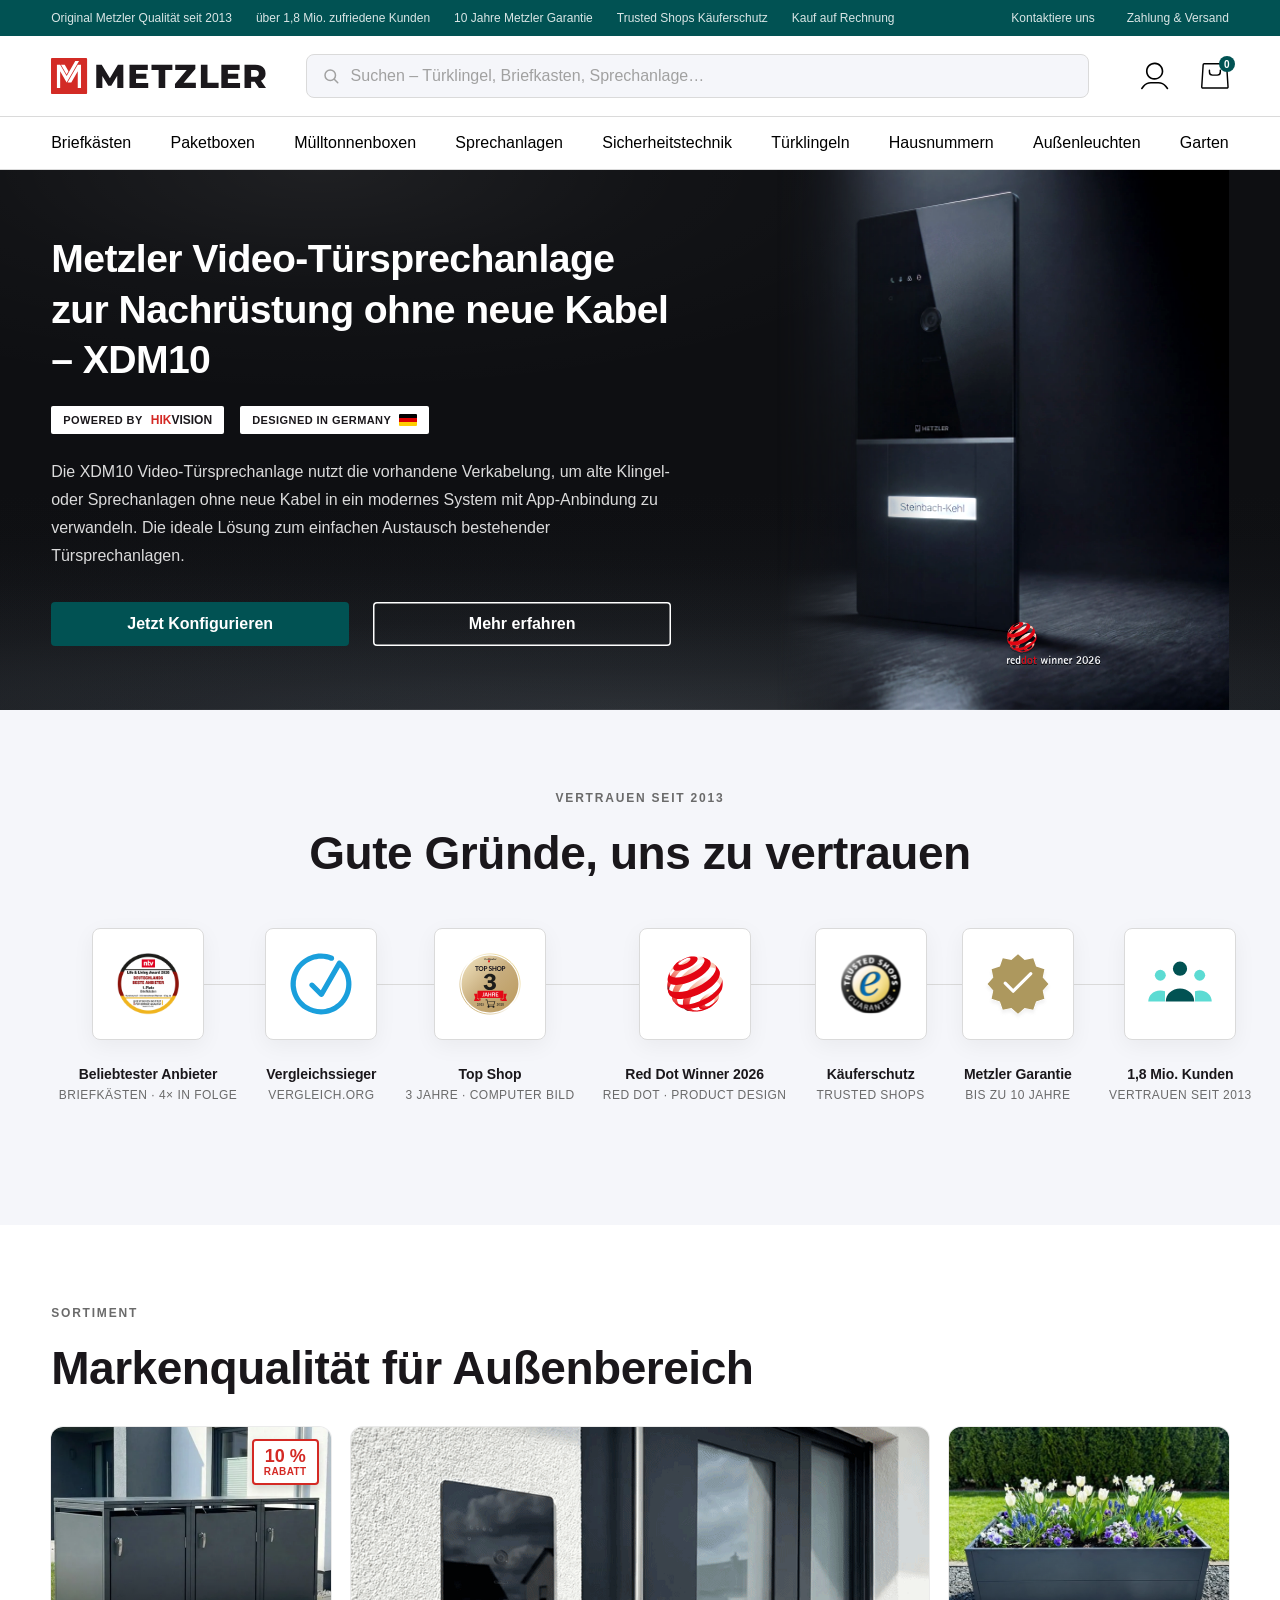
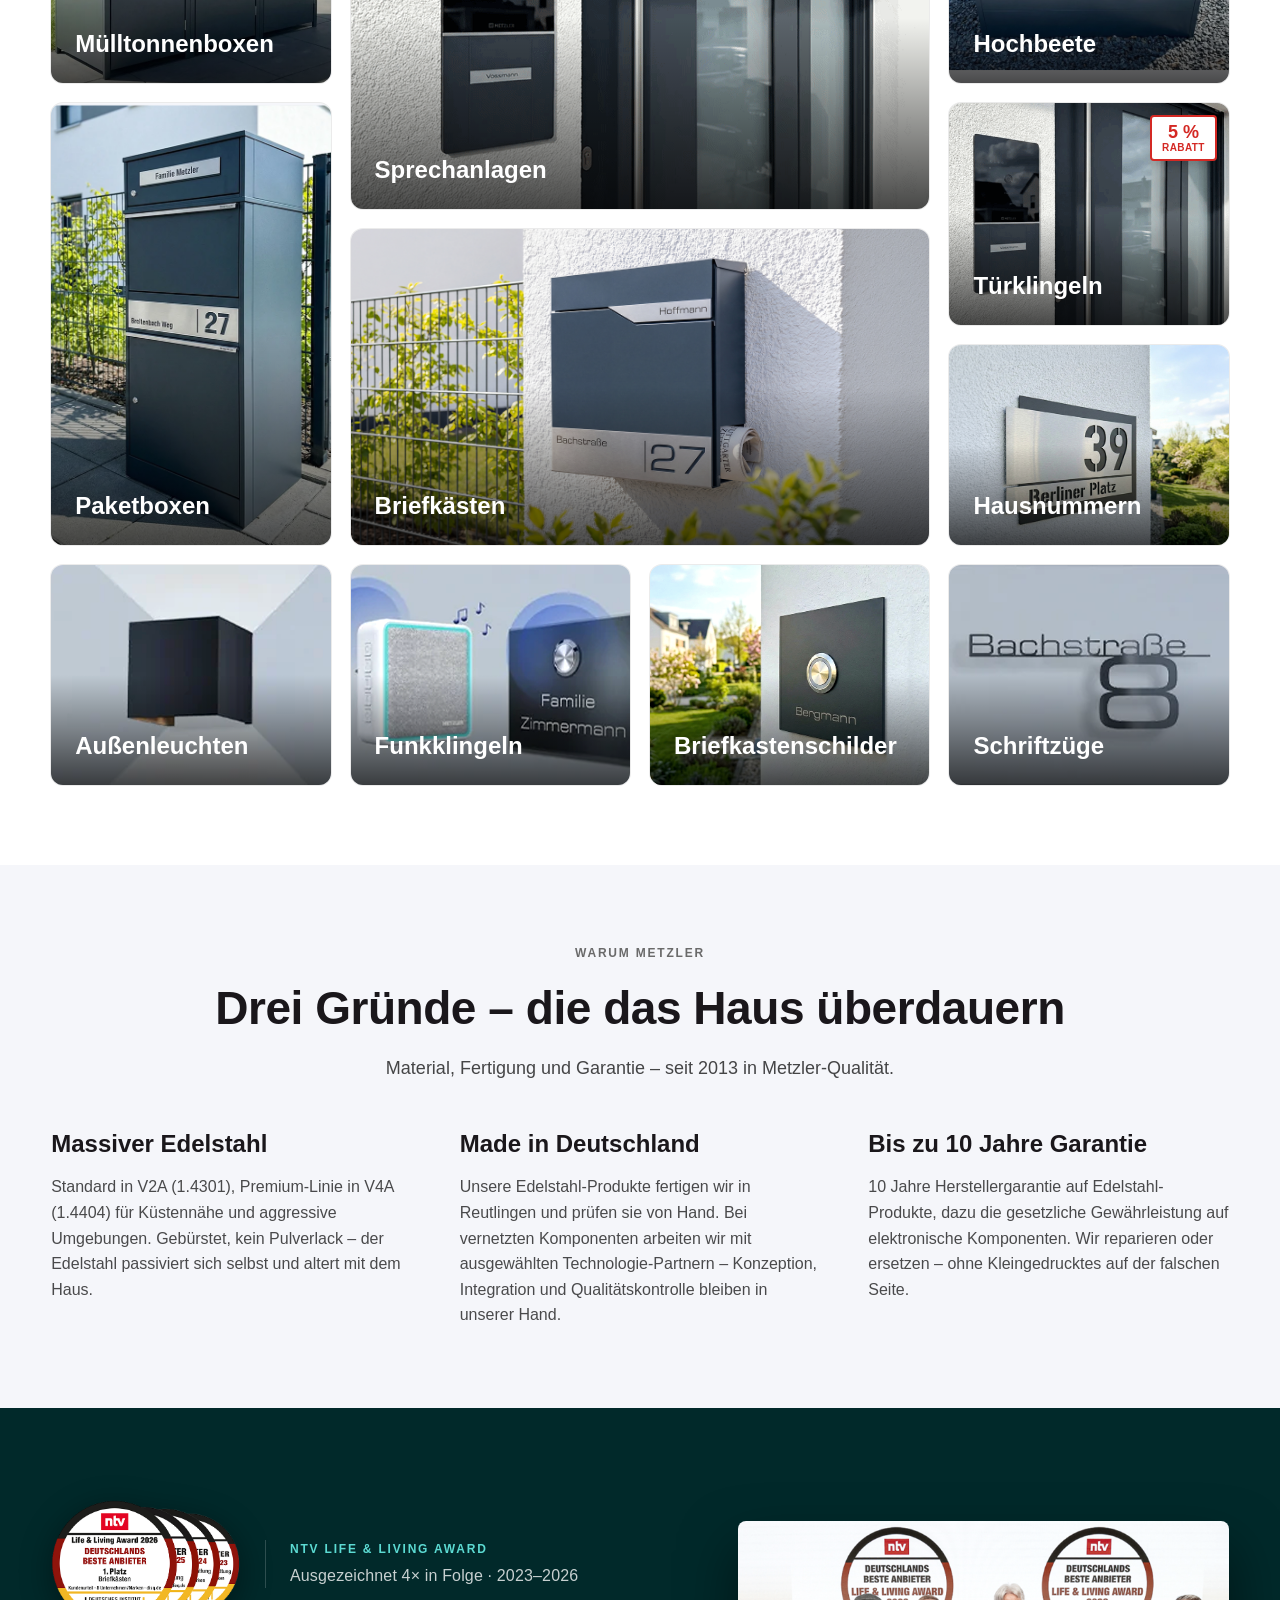
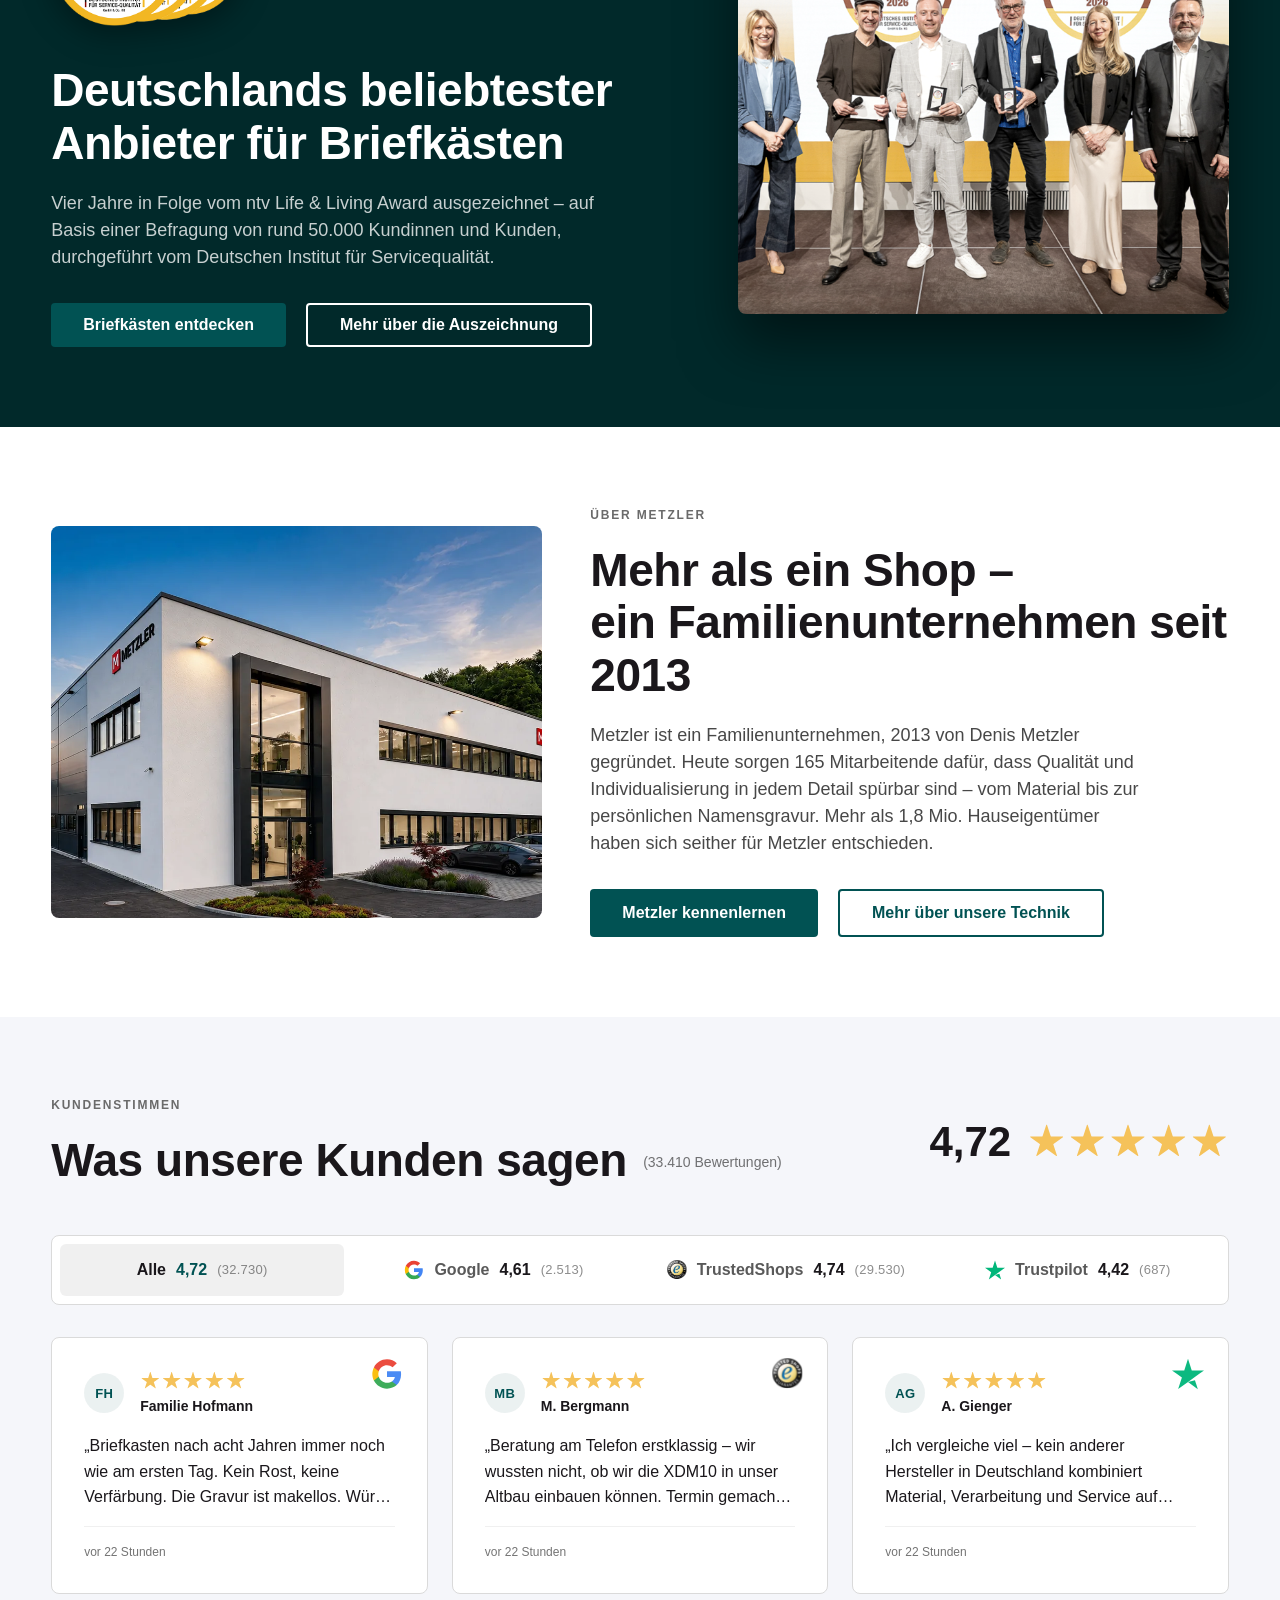
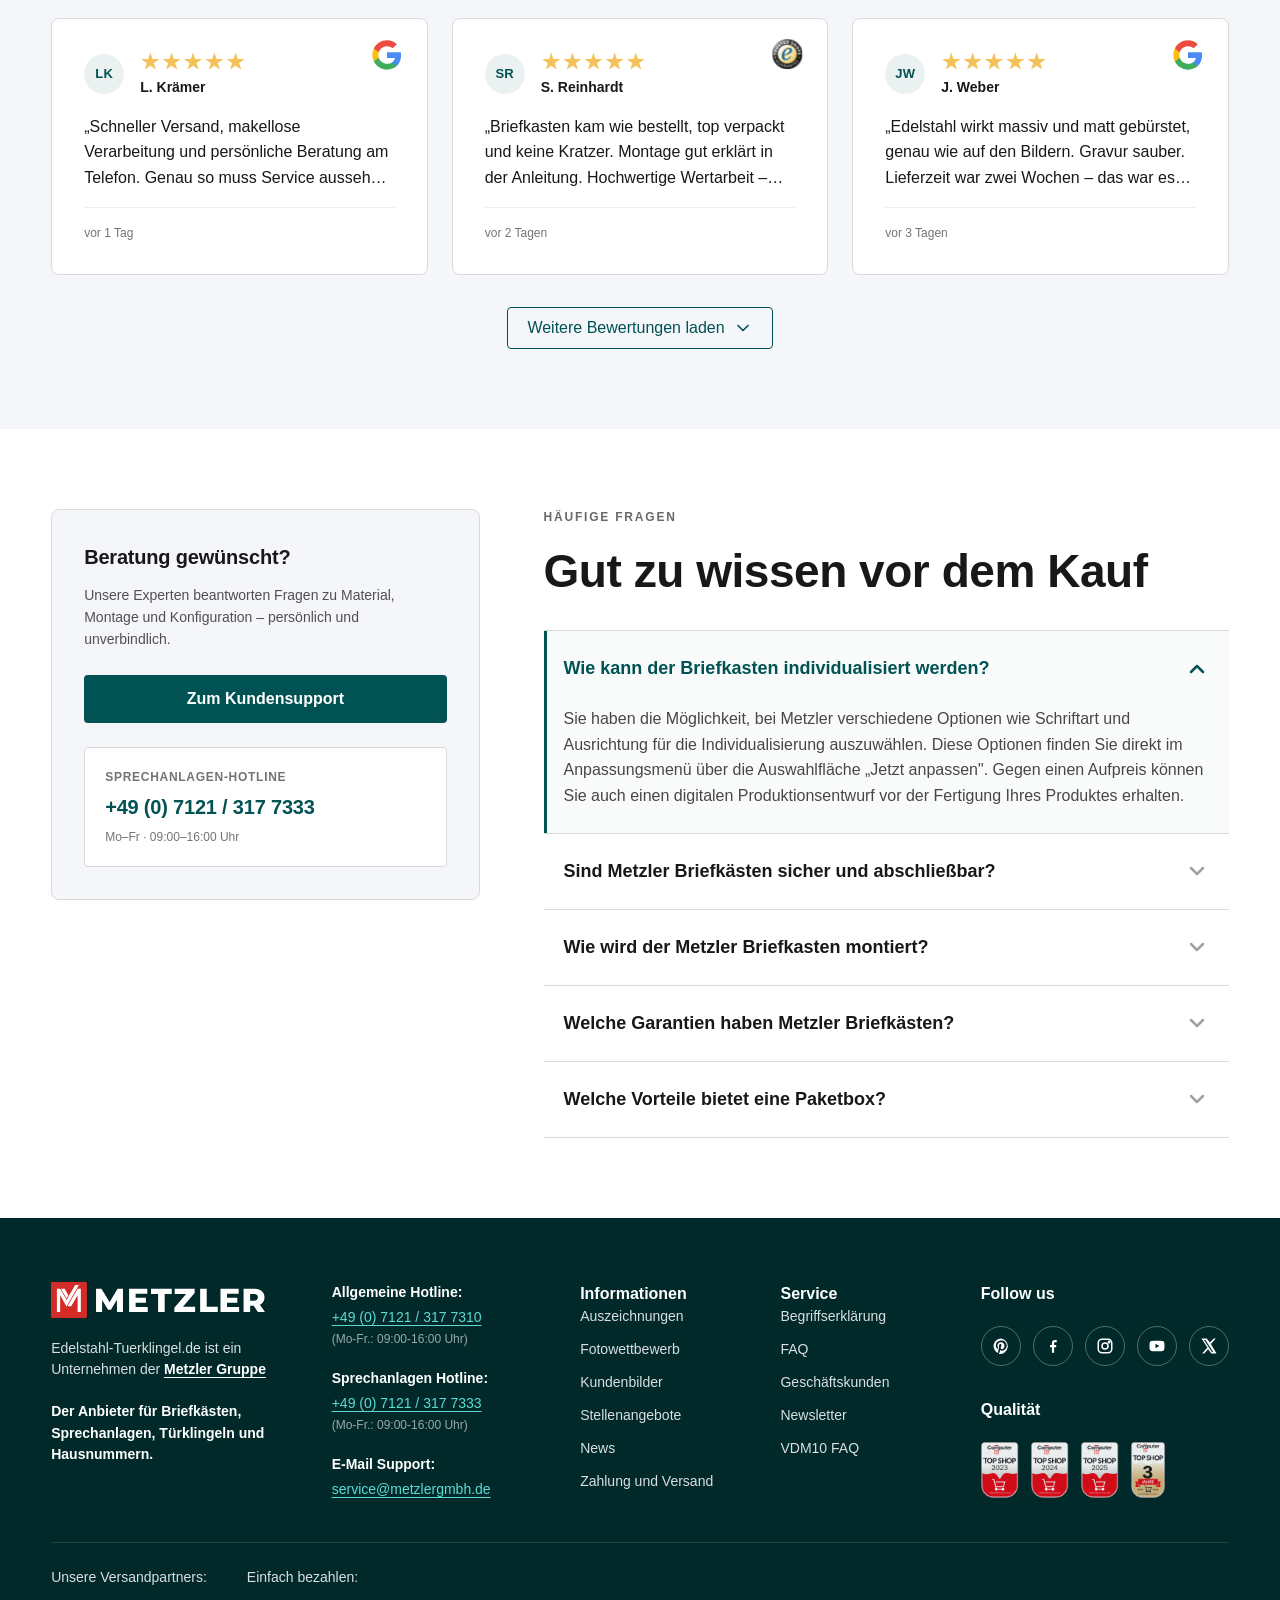
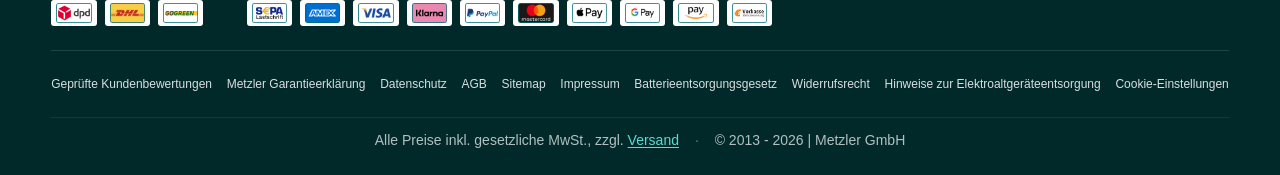
==== commit e96e54f0: "feat(trustbar): replace trust bar with the About us flip-card version - New titled section ("Gute Gr" ====
--- a/index.html
+++ b/index.html
@@ -213,59 +213,183 @@
 </section>
 
 <!-- ===== TRUST BAR ===== -->
-<section class="trustbar" aria-label="Auszeichnungen und Vertrauen">
-  <button class="trustbar__scroll trustbar__scroll--prev" type="button" data-trustbar-scroll="prev" aria-label="Vorherige Auszeichnungen" hidden>
-    <svg viewBox="0 0 24 24" fill="none" stroke="currentColor" stroke-width="1.5" stroke-linecap="round" stroke-linejoin="round" aria-hidden="true">
-      <polyline points="15 6 9 12 15 18"/>
-    </svg>
-  </button>
-  <button class="trustbar__scroll trustbar__scroll--next" type="button" data-trustbar-scroll="next" aria-label="Mehr Auszeichnungen anzeigen" hidden>
-    <svg viewBox="0 0 24 24" fill="none" stroke="currentColor" stroke-width="1.5" stroke-linecap="round" stroke-linejoin="round" aria-hidden="true">
-      <polyline points="9 6 15 12 9 18"/>
-    </svg>
-  </button>
-  <div class="container trustbar__inner">
-    <div class="trust">
-      <div class="trust__icon trust__icon--ntv"><img src="Trust%20badges/NTV.svg" alt="NTV Deutschlands beliebtester Anbieter" /></div>
-      <div>
-        <div class="trust__title">Beliebtester<br>Anbieter</div>
-        <div class="trust__sub">NTV · 4× in Folge<br>2023–2026</div>
-      </div>
-    </div>
-    <div class="trust">
-      <div class="trust__icon"><img src="Trust%20badges/Vergleich3.svg" alt="Vergleich.org Sehr gut" /></div>
-      <div>
-        <div class="trust__title">Vergleichssieger<br>„Sehr gut"</div>
-        <div class="trust__sub">Edelstahl Briefkasten<br>Vergleich.org</div>
-      </div>
-    </div>
-    <div class="trust">
-      <div class="trust__icon"><img src="Trust%20badges/Reddot2.svg" alt="Red Dot Winner 2026" /></div>
-      <div>
-        <div class="trust__title">Red Dot Winner<br>2026</div>
-        <div class="trust__sub">Auszeichnung für Design<br>XDM10</div>
-      </div>
-    </div>
-    <div class="trust">
-      <div class="trust__icon"><img src="Trust%20badges/Trustedshop%202.svg" alt="Trusted Shops" /></div>
-      <div>
-        <div class="trust__title">Trusted Shops<br>Käuferschutz</div>
-        <div class="trust__sub">4,72 / 5<br>23.207 Bewertungen</div>
-      </div>
-    </div>
-    <div class="trust">
-      <div class="trust__icon"><img src="Trust%20badges/Garantie2.svg" alt="10 Jahre Garantie" /></div>
-      <div>
-        <div class="trust__title">Metzler<br>Garantie</div>
-        <div class="trust__sub">Bis zu 10 Jahre<br>Garantie</div>
-      </div>
-    </div>
-    <div class="trust">
-      <div class="trust__icon trust__icon--customers"><img src="Trust%20badges/customers.svg" alt="1,8 Mio. Kunden" /></div>
-      <div>
-        <div class="trust__title">1,8 Mio.<br>Kunden</div>
-        <div class="trust__sub">vertrauen seit 2013<br>auf Metzler</div>
-      </div>
+<section class="trustbar section" aria-label="Auszeichnungen und Vertrauen">
+  <div class="container">
+    <header class="trustbar__head">
+      <p class="eyebrow">Vertrauen seit 2013</p>
+      <h2 class="section-title">Gute Gründe, uns zu vertrauen</h2>
+    </header>
+
+    <div class="strip-viewport trustbar__viewport">
+    <button class="strip-arrow strip-arrow--prev" type="button" data-strip-scroll="prev" aria-label="Zurück"><svg><use href="#i-chevron-right"/></svg></button>
+    <ul class="trustbar__rail" role="list">
+
+      <li class="trustbar__item" tabindex="0">
+        <div class="trustbar__icon">
+          <div class="trustbar__face trustbar__face--front">
+            <img src="Trust%20badges/NTV.svg" alt="NTV Auszeichnung" loading="lazy" />
+          </div>
+          <div class="trustbar__face trustbar__face--back">
+            <strong>ntv Life &amp; Living Award</strong>
+            <span>DISQ-Umfrage · rund 50.000 Befragte</span>
+          </div>
+        </div>
+        <span class="trustbar__node" aria-hidden="true"></span>
+        <h3 class="trustbar__title">Beliebtester Anbieter</h3>
+        <p class="trustbar__sub">Briefkästen · 4× in Folge</p>
+      </li>
+
+      <li class="trustbar__item" tabindex="0">
+        <div class="trustbar__icon">
+          <div class="trustbar__face trustbar__face--front">
+            <img src="Trust%20badges/Vergleich3.svg" alt="Vergleich.org Vergleichssieger" loading="lazy" />
+          </div>
+          <div class="trustbar__face trustbar__face--back">
+            <strong>Edelstahl-Briefkasten-Vergleich</strong>
+            <span>SEHR GUT · 2024</span>
+          </div>
+        </div>
+        <span class="trustbar__node" aria-hidden="true"></span>
+        <h3 class="trustbar__title">Vergleichssieger</h3>
+        <p class="trustbar__sub">Vergleich.org</p>
+      </li>
+
+      <li class="trustbar__item" tabindex="0">
+        <div class="trustbar__icon">
+          <div class="trustbar__face trustbar__face--front">
+            <svg width="64" height="64" viewBox="0 0 64 64" fill="none" xmlns="http://www.w3.org/2000/svg" role="img" aria-label="Computer BILD Top Shop – 3 Jahre in Folge">
+<g clip-path="url(#clip0_4786_3394)">
+<path d="M32.0002 62.0802C48.6129 62.0802 62.0802 48.6129 62.0802 32.0002C62.0802 15.3874 48.6129 1.92017 32.0002 1.92017C15.3874 1.92017 1.92017 15.3874 1.92017 32.0002C1.92017 48.6129 15.3874 62.0802 32.0002 62.0802Z" stroke="url(#paint0_linear_4786_3394)" stroke-width="0.768"/>
+<path d="M31.9999 60.7999C47.9058 60.7999 60.7999 47.9058 60.7999 31.9999C60.7999 16.0941 47.9058 3.19995 31.9999 3.19995C16.0941 3.19995 3.19995 16.0941 3.19995 31.9999C3.19995 47.9058 16.0941 60.7999 31.9999 60.7999Z" stroke="white" stroke-width="0.512"/>
+<path d="M32.0002 60.4162C47.694 60.4162 60.4162 47.694 60.4162 32.0002C60.4162 16.3065 47.694 3.58423 32.0002 3.58423C16.3065 3.58423 3.58423 16.3065 3.58423 32.0002C3.58423 47.694 16.3065 60.4162 32.0002 60.4162Z" fill="url(#paint1_linear_4786_3394)"/>
+<path d="M20.0058 46.5358L22.4043 48.5052V46.5358H20.0058ZM20.0058 46.5358L22.4043 48.5052V46.5358H20.0058ZM20.0058 46.5358L22.4043 48.5052V46.5358H20.0058ZM20.0058 46.5358L22.4043 48.5052V46.5358H20.0058ZM20.0058 46.5358L22.4043 48.5052V46.5358H20.0058ZM19.7057 41.5884V46.0145H22.7036V41.5884H19.7057ZM16 49.106H22.3138L19.1836 46.5358V41.8494H16L17.1633 45.3117L17.219 45.4777L17.1633 45.6438L16 49.106ZM20.0058 46.5358L22.4043 48.5052V46.5358H20.0058ZM20.0058 46.5358L22.4043 48.5052V46.5358H20.0058ZM20.0058 46.5358L22.4043 48.5052V46.5358H20.0058ZM20.0058 46.5358L22.4043 48.5052V46.5358H20.0058Z" fill="#E30917"/>
+<path d="M19.7061 41.3281V41.8494H22.4433V46.0145H22.9654V41.3281H19.7061Z" fill="#D5B982"/>
+<path d="M22.5393 41.3279L19.7061 39.0017V46.0143H22.6653V41.4314L22.5393 41.3279ZM20.0062 46.5356L22.4047 48.505V46.5356H20.0062Z" fill="#E30917"/>
+<path d="M19.819 38.7568H19.7061V39.3392L22.1278 41.3278L22.4047 41.5549V46.0142H22.9268V41.3085L19.819 38.7568Z" fill="#D5B982"/>
+<path d="M42.677 46.0142H45.2V42.24L42.677 46.0142ZM42.677 46.0142H45.2V42.24L42.677 46.0142ZM42.677 46.0142H45.2V42.24L42.677 46.0142ZM42.2407 41.5881V46.0142H45.2V41.5881H42.2407ZM42.5022 46.5355V48.5049L44.8999 46.5355H42.5022ZM42.5022 46.5355V48.5049L44.8999 46.5355H42.5022ZM47.7261 45.4775L47.7818 45.3114L48.9451 41.8492H45.7221V46.5355L42.5926 49.1058H48.9451L47.7818 45.6435L47.7261 45.4775ZM42.677 46.0142H45.2V42.24L42.677 46.0142ZM42.677 46.0142H45.2V42.24L42.677 46.0142ZM42.677 46.0142H45.2V42.24L42.677 46.0142Z" fill="#E30917"/>
+<path d="M41.98 41.3279V46.0142H42.5021V41.8492H45.1999V41.3279H41.98Z" fill="#D5B982"/>
+<path d="M42.502 48.505V46.5356H44.8997L42.502 48.505Z" fill="#E30917"/>
+<path d="M45.2 39.0024V46.0142H42.2407V41.4314L42.3668 41.3279L45.2 39.0024Z" fill="#E30917"/>
+<path d="M45.087 38.7568L41.98 41.3085V46.0142H42.5021V41.5549L42.7782 41.3278L45.1999 39.3392V38.7568H45.087Z" fill="#D5B982"/>
+<path d="M45.2009 38.7568V42.2399L42.6779 46.0142H19.7061V38.7568H45.2009Z" fill="#E30917"/>
+<path d="M26.1957 43.2278C26.1957 43.5978 26.1191 43.9206 25.9962 44.0905C25.7788 44.384 25.4903 44.5014 24.9675 44.5014C24.7091 44.5014 24.5676 44.4836 24.4028 44.4427V43.8735C24.6967 43.8912 24.7555 43.8966 24.8553 43.8966C25.102 43.8966 25.2962 43.8318 25.3844 43.7206C25.4493 43.6325 25.4725 43.492 25.4725 43.2278V40.5278H26.1957V43.2278Z" fill="white"/>
+<path d="M29.1704 44.4427L28.8587 43.5097H27.3535L27.0418 44.4427H26.4424L27.7418 40.5278H28.6119L29.9292 44.4427H29.1712H29.1704ZM28.1007 41.1966L27.5306 42.9459H28.6707L28.1007 41.1966Z" fill="white"/>
+<path d="M32.5506 44.4427V42.7405H31.0516V44.4427H30.3462V40.5278H31.0516V42.1366H32.5506V40.5278H33.256V44.4427H32.5506Z" fill="white"/>
+<path d="M36.3765 44.4427L35.7654 42.8339H34.7723V44.4427H34.0669V40.5278H35.7662C36.2365 40.5278 36.5366 40.6159 36.7887 40.8329C37.0177 41.0322 37.1414 41.3202 37.1414 41.6778C37.1414 42.1829 36.9241 42.5057 36.436 42.7166L37.1236 44.4419H36.3772L36.3765 44.4427ZM35.6533 42.2709C36.1351 42.2709 36.4058 42.0539 36.4058 41.6662C36.4058 41.314 36.1413 41.0908 35.712 41.0908H34.7715V42.2709H35.6533Z" fill="white"/>
+<path d="M37.7783 44.4427V40.5278H40.3006V41.1086H38.4837V42.1713H39.9417V42.7405H38.4837V43.8379H40.3238V44.4427H37.7783Z" fill="white"/>
+<path d="M31.4678 28.242C32.4168 28.242 32.9861 28.0528 33.3898 27.6257C33.7216 27.2705 33.8879 26.8441 33.8879 26.3939C33.8879 25.2802 32.9861 24.4747 31.7524 24.4747C30.4476 24.4747 29.7592 25.0671 29.3322 26.4889L26.0574 25.9676C26.3892 24.7589 26.7218 24.1434 27.5045 23.385C28.667 22.2952 30.067 21.75 31.8947 21.75C35.2407 21.75 37.5186 23.48 37.5186 25.9915C37.5186 27.7215 36.6167 28.8823 34.8138 29.5217C35.8108 29.782 36.2849 30.0191 36.807 30.4933C37.5897 31.2038 37.9935 32.1522 37.9935 33.2651C37.9935 36.1559 35.5965 38.0279 31.8715 38.0279C29.8783 38.0279 28.5023 37.5537 27.3158 36.4401C26.3196 35.5396 25.8919 34.734 25.5833 33.218L28.9525 32.7438C29.3562 34.4259 30.2341 35.1843 31.8003 35.1843C33.2475 35.1843 34.2205 34.3317 34.2205 33.052C34.2205 32.3646 33.9119 31.7251 33.4138 31.3699C33.0108 31.1096 32.4648 31.0146 31.2311 31.0146H29.7839V28.242H31.4685H31.4678Z" fill="#1D1D1B"/>
+<path d="M36.4113 49.8342L35.5636 52.6523H30.5183L29.2545 47.6038H27.6016V48.2494H28.7239L30.0875 53.8031C29.7719 53.9807 29.5584 54.3198 29.5584 54.7075C29.5584 55.282 30.0248 55.747 30.5987 55.747C31.0613 55.747 31.4519 55.4458 31.588 55.031H34.4676C34.6045 55.4458 34.9951 55.747 35.4576 55.747C36.0323 55.747 36.4979 55.282 36.4979 54.7075C36.4979 54.1329 36.0323 53.6679 35.4576 53.6679C34.9951 53.6679 34.6045 53.9684 34.4676 54.3839H31.588C31.4642 54.0054 31.1293 53.7235 30.7225 53.6756L30.6467 53.2988H36.0439L37.2791 49.1862H30.2514V49.8334" fill="#1D1D1B"/>
+<path d="M20.586 53.3946H19.0669V53.0332C19.2185 52.9343 19.2742 52.9004 19.4536 52.7768C19.828 52.5327 19.8682 52.5018 20.0012 52.3721C20.1312 52.2454 20.1931 52.1188 20.1931 51.989C20.1931 51.779 20.0384 51.6276 19.828 51.6276C19.5959 51.6276 19.4598 51.7759 19.4258 52.057L19.0669 51.9674C19.1009 51.7851 19.1473 51.6801 19.2556 51.5565C19.4072 51.3835 19.5928 51.3032 19.8435 51.3032C20.2921 51.3032 20.5922 51.5813 20.5922 51.9952C20.5922 52.2207 20.4932 52.4092 20.2797 52.5853C20.1766 52.6697 19.9208 52.8324 19.5124 53.0734H20.586V53.3946Z" fill="#1D1D1B"/>
+<path d="M22.4827 52.3814C22.4827 52.6378 22.4239 52.8726 22.3094 53.0641C22.1733 53.305 21.9567 53.4255 21.6783 53.4255C21.1894 53.4255 20.8862 53.027 20.8862 52.3783C20.8862 52.0539 20.9574 51.7944 21.1028 51.6029C21.2575 51.3959 21.4369 51.3032 21.6783 51.3032C22.1764 51.3032 22.4827 51.7141 22.4827 52.3814ZM21.2637 52.3536C21.2637 52.888 21.3936 53.1351 21.6783 53.1351C21.9629 53.1351 22.099 52.8911 22.099 52.3783C22.099 52.1651 22.0712 51.9643 22.0279 51.8438C21.9598 51.6585 21.8577 51.5782 21.6875 51.5782C21.4029 51.5782 21.2637 51.8315 21.2637 52.3536Z" fill="#1D1D1B"/>
+<path d="M24.2569 53.3946H22.7378V53.0332C22.8894 52.9343 22.9451 52.9004 23.1245 52.7768C23.4989 52.5327 23.5391 52.5018 23.6721 52.3721C23.8021 52.2454 23.864 52.1188 23.864 51.989C23.864 51.779 23.7093 51.6276 23.4989 51.6276C23.2668 51.6276 23.1307 51.7759 23.0967 52.057L22.7378 51.9674C22.7718 51.7851 22.8182 51.6801 22.9265 51.5565C23.0781 51.3835 23.2637 51.3032 23.5143 51.3032C23.963 51.3032 24.2631 51.5813 24.2631 51.9952C24.2631 52.2207 24.1641 52.4092 23.9506 52.5853C23.8475 52.6697 23.5917 52.8324 23.1833 53.0734H24.2569V53.3946Z" fill="#1D1D1B"/>
+<path d="M25.0748 52.1929H25.2635C25.5079 52.1929 25.6595 52.0755 25.6595 51.8902C25.6595 51.7048 25.5296 51.5967 25.3161 51.5967C25.1026 51.5967 24.9851 51.6863 24.9015 51.8994L24.5612 51.8377C24.6448 51.5102 24.9449 51.3032 25.3285 51.3032C25.74 51.3032 26.0308 51.5318 26.0308 51.8562C26.0308 52.1095 25.8761 52.2949 25.6472 52.3227C25.9318 52.3752 26.0958 52.5574 26.0958 52.82C26.0958 53.1784 25.7771 53.4255 25.313 53.4255C25.0531 53.4255 24.852 53.3483 24.6881 53.1877C24.586 53.0888 24.5365 53.0054 24.5024 52.8787L24.852 52.7922C24.9232 53.0208 25.0748 53.1351 25.3099 53.1351C25.5451 53.1351 25.7121 53.0023 25.7121 52.8139C25.7121 52.7088 25.6472 52.5945 25.5574 52.5389C25.5018 52.5049 25.4151 52.4864 25.3285 52.4864H25.0748V52.1929Z" fill="#1D1D1B"/>
+<path d="M40.2911 53.3946H38.772V53.0332C38.9236 52.9343 38.9793 52.9004 39.1587 52.7768C39.5331 52.5327 39.5733 52.5018 39.7063 52.3721C39.8363 52.2454 39.8981 52.1188 39.8981 51.989C39.8981 51.779 39.7434 51.6276 39.5331 51.6276C39.301 51.6276 39.1649 51.7759 39.1309 52.057L38.772 51.9674C38.806 51.7851 38.8524 51.6801 38.9607 51.5565C39.1123 51.3835 39.2979 51.3032 39.5485 51.3032C39.9971 51.3032 40.2972 51.5813 40.2972 51.9952C40.2972 52.2207 40.1982 52.4092 39.9848 52.5853C39.8816 52.6697 39.6259 52.8324 39.2175 53.0734H40.2911V53.3946Z" fill="#1D1D1B"/>
+<path d="M42.1875 52.3814C42.1875 52.6378 42.1287 52.8726 42.0142 53.0641C41.8781 53.305 41.6615 53.4255 41.3831 53.4255C40.8943 53.4255 40.5911 53.027 40.5911 52.3783C40.5911 52.0539 40.6622 51.7944 40.8076 51.6029C40.9623 51.3959 41.1418 51.3032 41.3831 51.3032C41.8812 51.3032 42.1875 51.7141 42.1875 52.3814ZM40.9693 52.3536C40.9693 52.888 41.0992 53.1351 41.3839 53.1351C41.6685 53.1351 41.8046 52.8911 41.8046 52.3783C41.8046 52.1651 41.7768 51.9643 41.7335 51.8438C41.6654 51.6585 41.5633 51.5782 41.3931 51.5782C41.1085 51.5782 40.9693 51.8315 40.9693 52.3536Z" fill="#1D1D1B"/>
+<path d="M43.962 53.3946H42.4429V53.0332C42.5945 52.9343 42.6502 52.9004 42.8296 52.7768C43.204 52.5327 43.2442 52.5018 43.3772 52.3721C43.5072 52.2454 43.569 52.1188 43.569 51.989C43.569 51.779 43.4143 51.6276 43.204 51.6276C42.9719 51.6276 42.8358 51.7759 42.8018 52.057L42.4429 51.9674C42.4769 51.7851 42.5233 51.6801 42.6316 51.5565C42.7832 51.3835 42.9688 51.3032 43.2194 51.3032C43.668 51.3032 43.9681 51.5813 43.9681 51.9952C43.9681 52.2207 43.8691 52.4092 43.6557 52.5853C43.5525 52.6697 43.2968 52.8324 42.8884 53.0734H43.962V53.3946Z" fill="#1D1D1B"/>
+<path d="M45.7401 51.335L45.7092 51.6532H44.7315L44.6727 52.2525C44.8181 52.0795 44.9512 52.0146 45.1554 52.0146C45.5514 52.0146 45.8669 52.3235 45.8669 52.7097C45.8669 52.8858 45.7958 53.0618 45.6751 53.1916C45.5266 53.3461 45.3193 53.4264 45.0625 53.4264C44.8058 53.4264 44.5644 53.3399 44.4159 53.1854C44.3324 53.0989 44.2922 53.0155 44.252 52.8641L44.6077 52.8085C44.6789 53.0186 44.8243 53.1236 45.044 53.1236C45.2946 53.1236 45.4647 52.9568 45.4647 52.7066C45.4647 52.4718 45.3008 52.2988 45.0749 52.2988C44.8955 52.2988 44.7655 52.376 44.6727 52.5367L44.3417 52.4718L44.4592 51.335H45.7401Z" fill="#1D1D1B"/>
+<path d="M20.8549 14.867H19.3887V18.8831H18.4729V14.867H17V14.051H20.8543V14.867H20.8549ZM29.2247 14.9708C29.3 15.1601 29.3383 15.3737 29.3383 15.6048C29.3383 15.836 29.297 16.049 29.2162 16.2419C29.1342 16.4367 29.0114 16.6072 28.8528 16.7485C28.6954 16.8881 28.4998 16.9979 28.2701 17.0744C28.0446 17.1496 27.7846 17.1878 27.4971 17.1878H26.9199V18.8825H26.0072V14.0504H27.4971C27.7985 14.0504 28.0653 14.0862 28.2913 14.1565C28.5229 14.2293 28.7185 14.3349 28.8729 14.4702C29.029 14.6073 29.1481 14.776 29.2253 14.9702L29.2247 14.9708ZM28.2044 15.0393C28.0556 14.904 27.8174 14.8349 27.4965 14.8349H26.9193V16.3997H27.4965C27.6545 16.3997 27.7943 16.379 27.911 16.3384C28.0252 16.2989 28.1206 16.2443 28.1959 16.1752C28.2695 16.1072 28.326 16.0253 28.3637 15.9313C28.4025 15.8342 28.4226 15.7244 28.4226 15.6042C28.4226 15.3573 28.3509 15.1722 28.2044 15.0387V15.0393ZM25.2336 15.4805C25.3473 15.7802 25.405 16.1121 25.405 16.4682C25.405 16.8244 25.3473 17.1563 25.2336 17.456C25.1194 17.7576 24.9547 18.0209 24.7457 18.2387C24.5355 18.4577 24.2802 18.6294 23.9861 18.7496C23.6933 18.8691 23.3669 18.9298 23.0151 18.9298C22.6633 18.9298 22.337 18.8691 22.0459 18.7496C21.753 18.6294 21.4984 18.4571 21.2882 18.2387C21.0785 18.0209 20.9145 17.7576 20.8002 17.456C20.6866 17.1569 20.6289 16.8244 20.6289 16.4682C20.6289 16.1121 20.6866 15.7796 20.8002 15.4805C20.9145 15.1795 21.0785 14.9156 21.2882 14.6965C21.4984 14.4769 21.753 14.304 22.0453 14.1826C22.337 14.0619 22.6633 14.0006 23.0151 14.0006C23.3669 14.0006 23.6939 14.0619 23.9868 14.1826C24.2802 14.304 24.5355 14.4769 24.7457 14.6965C24.9553 14.9162 25.1194 15.1795 25.2336 15.4811V15.4805ZM24.3677 15.768C24.2991 15.5672 24.2006 15.3961 24.0761 15.259C23.9527 15.1231 23.8002 15.0175 23.6228 14.9441C23.4435 14.8701 23.2393 14.8324 23.0151 14.8324C22.7909 14.8324 22.5904 14.8701 22.4111 14.9441C22.2343 15.0175 22.0812 15.1237 21.956 15.2596C21.8302 15.3961 21.7318 15.5672 21.6631 15.768C21.5932 15.9725 21.5574 16.2079 21.5574 16.4682C21.5574 16.7285 21.5926 16.9639 21.6631 17.1672C21.7324 17.3668 21.8308 17.5373 21.9566 17.6738C22.0812 17.8097 22.2337 17.9153 22.4111 17.9875C22.7715 18.1349 23.2679 18.1331 23.624 17.9875C23.8008 17.9153 23.9533 17.8097 24.0761 17.6744C24.2013 17.5379 24.2991 17.3668 24.3684 17.1672C24.4388 16.9639 24.4741 16.7291 24.4741 16.4682C24.4741 16.2073 24.4382 15.9719 24.3684 15.768H24.3677ZM33.5189 16.4434C33.4059 16.3457 33.2765 16.2638 33.1331 16.2C33 16.1406 32.8615 16.0866 32.7211 16.0387C32.5844 15.9919 32.4513 15.947 32.3213 15.904C32.201 15.8639 32.0934 15.8166 32.0004 15.7632C31.9166 15.7147 31.8485 15.6564 31.7987 15.5903C31.7562 15.5332 31.7355 15.4598 31.7355 15.3658C31.7355 15.2875 31.7495 15.2135 31.7774 15.1473C31.8048 15.0818 31.8449 15.0266 31.899 14.9781C31.9543 14.9283 32.0266 14.8883 32.1128 14.8579C32.297 14.7936 32.5838 14.7985 32.7491 14.8561C32.842 14.8889 32.921 14.9241 32.9848 14.9623C33.0523 15.0023 33.1082 15.0387 33.1513 15.0715C33.2965 15.1819 33.4412 15.1759 33.5408 15.1018C33.5779 15.0739 33.6113 15.0351 33.6441 14.9793L33.8434 14.5898L33.7638 14.5121C33.5943 14.3471 33.3926 14.219 33.1647 14.1317C32.9392 14.0455 32.6877 14.0012 32.4173 14.0012C32.173 14.0012 31.9524 14.04 31.7616 14.1165C31.5702 14.1929 31.4055 14.2973 31.2731 14.4271C31.1406 14.557 31.0385 14.7081 30.9692 14.8755C30.8994 15.043 30.8641 15.2189 30.8641 15.3979C30.8641 15.6188 30.9 15.8093 30.9711 15.9646C31.0416 16.1181 31.1364 16.2492 31.253 16.3542C31.3654 16.4549 31.4961 16.538 31.6401 16.6011C31.7738 16.66 31.9129 16.7121 32.0539 16.757L32.4531 16.8838C32.5716 16.9215 32.678 16.9676 32.7697 17.021C32.8517 17.0689 32.9186 17.1284 32.9684 17.1981C33.0122 17.2594 33.034 17.3431 33.034 17.4475C33.034 17.5519 33.0164 17.6453 32.9824 17.7278C32.9484 17.8097 32.901 17.8777 32.8372 17.9359C32.7734 17.9948 32.6932 18.0409 32.599 18.0737C32.5017 18.1076 32.3875 18.1252 32.2593 18.1252C32.1037 18.1252 31.9725 18.1046 31.8692 18.064C31.7586 18.0209 31.6638 17.9729 31.5878 17.9226C31.5064 17.8686 31.439 17.8188 31.3873 17.7758C31.239 17.6526 31.0914 17.6417 30.9753 17.7175C30.9358 17.743 30.9018 17.7758 30.8672 17.8237L30.6302 18.2126L30.7092 18.2963C30.8933 18.4917 31.1181 18.6489 31.377 18.7623C31.6365 18.877 31.9275 18.9346 32.2405 18.9346C32.4993 18.9346 32.7345 18.894 32.9399 18.8133C33.1477 18.732 33.3257 18.6185 33.4691 18.4765C33.6131 18.334 33.7243 18.1635 33.7997 17.9705C33.8738 17.7794 33.9115 17.5731 33.9115 17.3577C33.9115 17.1423 33.875 16.9664 33.8027 16.8183C33.7316 16.6721 33.6362 16.5459 33.5189 16.4446V16.4434Z" fill="#1B181E"/>
+<path d="M37.4547 16.0714H35.3115V14.051H34.3927V18.8831H35.3115V16.8214H37.4547V18.8831H38.3735V14.051H37.4547V16.0714ZM43.3987 15.4805C43.5123 15.7802 43.5701 16.1121 43.5701 16.4682C43.5701 16.8244 43.5123 17.1569 43.3987 17.456C43.2845 17.7576 43.1198 18.0209 42.9102 18.2387C42.6999 18.4577 42.4447 18.6294 42.1506 18.7496C41.8583 18.8691 41.532 18.9298 41.1802 18.9298C40.8284 18.9298 40.5021 18.8691 40.211 18.7496C39.9181 18.6294 39.6635 18.4571 39.4532 18.2387C39.2436 18.0209 39.0795 17.7576 38.9647 17.456C38.8511 17.1563 38.7933 16.8238 38.7933 16.4682C38.7933 16.1127 38.8511 15.7808 38.9647 15.4805C39.0789 15.1789 39.2436 14.9156 39.4526 14.6959C39.6629 14.4763 39.9175 14.3034 40.2098 14.182C40.5014 14.0613 40.8278 14 41.1796 14C41.5314 14 41.8583 14.0613 42.1506 14.182C42.4441 14.3034 42.6993 14.4763 42.9096 14.6959C43.1192 14.915 43.2833 15.1789 43.3975 15.4798L43.3987 15.4805ZM42.5328 15.7674C42.4642 15.5666 42.3657 15.3955 42.2405 15.259C42.1172 15.1231 41.9647 15.0175 41.7878 14.9441C41.6086 14.8701 41.4044 14.8324 41.1802 14.8324C40.956 14.8324 40.7554 14.8701 40.5762 14.9441C40.3994 15.0175 40.2462 15.1237 40.1211 15.2596C39.9953 15.3961 39.8968 15.5672 39.8282 15.768C39.7577 15.9731 39.7218 16.2085 39.7218 16.4688C39.7218 16.7291 39.7577 16.9645 39.8282 17.1678C39.8968 17.3674 39.9959 17.5379 40.1211 17.675C40.2456 17.8103 40.3988 17.9159 40.5756 17.9887C40.9353 18.1362 41.4311 18.1343 41.7884 17.9887C41.9653 17.9165 42.1172 17.8109 42.2405 17.6756C42.3651 17.5385 42.4635 17.368 42.5328 17.1684C42.6027 16.9651 42.6385 16.7297 42.6385 16.4694C42.6385 16.2091 42.6027 15.9731 42.5328 15.7687V15.7674ZM47.25 15.6048C47.25 15.8342 47.2087 16.0484 47.1273 16.2419C47.0452 16.4367 46.9225 16.6072 46.7639 16.7485C46.6065 16.8881 46.4108 16.9979 46.1811 17.0744C45.9557 17.1496 45.6956 17.1884 45.4082 17.1884H44.8303V18.8831H43.9176V14.051H45.4076C45.709 14.051 45.9758 14.0868 46.2018 14.1571C46.4333 14.23 46.629 14.3355 46.7833 14.4708C46.9401 14.6086 47.0586 14.7766 47.1358 14.9714C47.2111 15.1607 47.2494 15.3743 47.2494 15.6054L47.25 15.6048ZM46.1155 15.0393C45.9666 14.904 45.7284 14.8349 45.4076 14.8349H44.8297V16.3997H45.4076C45.5656 16.3997 45.7054 16.379 45.822 16.3384C45.9363 16.2989 46.0317 16.2443 46.1064 16.1752C46.1811 16.1066 46.2364 16.0265 46.2747 15.9307C46.3136 15.8336 46.3331 15.7231 46.3331 15.6042C46.3331 15.3573 46.2614 15.1722 46.1149 15.0387L46.1155 15.0393Z" fill="#1B181E"/>
+<path d="M31.9839 8.27637H29.9749V10.2824H31.9839V8.27637Z" fill="#E52521"/>
+<path d="M31.9859 6H29.9758V6.30575H31.9859V6Z" fill="#E52521"/>
+<path d="M26.5 7.08448C26.5 6.51846 26.9286 6.13208 27.4816 6.13208C27.8879 6.13208 28.1231 6.35301 28.2529 6.582L27.9157 6.74777C27.8382 6.59877 27.6725 6.48008 27.4816 6.48008C27.147 6.48008 26.9038 6.73681 26.9038 7.08481C26.9038 7.43248 27.147 7.68953 27.4816 7.68953C27.6725 7.68953 27.8382 7.57375 27.9157 7.42184L28.2529 7.58471C28.1202 7.8137 27.8879 8.03753 27.4816 8.03753C26.9286 8.03753 26.5 7.65115 26.5 7.08513V7.08448Z" fill="#1D1D1B"/>
+<path d="M28.3755 7.33554C28.3755 6.95723 28.641 6.63696 29.0806 6.63696C29.5231 6.63696 29.7883 6.95723 29.7883 7.33554C29.7883 7.71644 29.5228 8.0367 29.0806 8.0367C28.6384 8.0367 28.3755 7.71644 28.3755 7.33554ZM29.4233 7.33554C29.4233 7.12848 29.299 6.94916 29.0806 6.94916C28.8623 6.94916 28.7405 7.12848 28.7405 7.33554C28.7405 7.5426 28.8623 7.72483 29.0806 7.72483C29.299 7.72483 29.4233 7.5455 29.4233 7.33554Z" fill="#1D1D1B"/>
+<path d="M31.6316 8.00356V7.16146C31.6316 7.03729 31.5764 6.94892 31.4327 6.94892C31.3083 6.94892 31.2059 7.03181 31.1562 7.10341V8.00324H30.8022V7.16114C30.8022 7.03697 30.7469 6.9486 30.6032 6.9486C30.4814 6.9486 30.3793 7.03148 30.3267 7.10599V8.00324H29.9756V6.66994H30.3267V6.84378C30.3819 6.76379 30.5589 6.63672 30.7634 6.63672C30.9598 6.63672 31.0841 6.72767 31.1339 6.87958C31.2114 6.75799 31.3881 6.63672 31.5929 6.63672C31.839 6.63672 31.9853 6.76637 31.9853 7.03987V8.00324H31.6313L31.6316 8.00356Z" fill="#1D1D1B"/>
+<path d="M32.5511 7.83222V8.51145H32.2V6.67018H32.5511V6.83854C32.6534 6.70888 32.7998 6.63696 32.9629 6.63696C33.3056 6.63696 33.5546 6.89079 33.5546 7.33554C33.5546 7.77998 33.3059 8.0367 32.9629 8.0367C32.8053 8.0367 32.6586 7.97059 32.5511 7.83255V7.83222ZM33.1896 7.33554C33.1896 7.10655 33.0543 6.94916 32.8524 6.94916C32.739 6.94916 32.6092 7.01528 32.5511 7.10107V7.57324C32.6092 7.65613 32.739 7.72515 32.8524 7.72515C33.0543 7.72515 33.1896 7.56776 33.1896 7.33586V7.33554Z" fill="#1D1D1B"/>
+<path d="M34.6404 8.00371V7.83535C34.5493 7.93759 34.3888 8.03693 34.1705 8.03693C33.8775 8.03693 33.7393 7.87696 33.7393 7.61733V6.67041H34.0904V7.47929C34.0904 7.6641 34.1873 7.72505 34.3365 7.72505C34.4718 7.72505 34.5797 7.65055 34.6408 7.57315V6.67041H34.9919V8.00371H34.6408H34.6404Z" fill="#1D1D1B"/>
+<path d="M35.4056 7.67243V6.97675H35.1843V6.67036H35.4056V6.30591H35.7596V6.67036H36.0306V6.97675H35.7596V7.57857C35.7596 7.66146 35.8038 7.725 35.8814 7.725C35.934 7.725 35.9838 7.70565 36.0031 7.6863L36.0778 7.95141C36.0251 7.9985 35.9311 8.03688 35.7848 8.03688C35.5387 8.03688 35.4059 7.9098 35.4059 7.67243H35.4056Z" fill="#1D1D1B"/>
+<path d="M36.1741 7.33554C36.1741 6.94916 36.459 6.63696 36.8653 6.63696C37.2636 6.63696 37.5342 6.93497 37.5342 7.37134V7.44875H36.5416C36.5636 7.6171 36.6993 7.75804 36.926 7.75804C37.0394 7.75804 37.197 7.70838 37.2826 7.62549L37.4373 7.8519C37.3046 7.97349 37.0946 8.0367 36.8873 8.0367C36.4809 8.0367 36.1741 7.76353 36.1741 7.33554ZM36.8653 6.91594C36.6469 6.91594 36.553 7.07882 36.5362 7.21137H37.1941C37.1857 7.0843 37.0972 6.91594 36.865 6.91594H36.8653Z" fill="#1D1D1B"/>
+<path d="M37.7232 8.00348V6.67018H38.0743V6.85241C38.1683 6.73372 38.3343 6.63696 38.5 6.63696V6.97916C38.4752 6.97367 38.4419 6.97077 38.4031 6.97077C38.2872 6.97077 38.1321 7.03689 38.074 7.12268V8.00316H37.7229L37.7232 8.00348Z" fill="#1D1D1B"/>
+</g>
+<defs>
+<linearGradient id="paint0_linear_4786_3394" x1="1.92017" y1="62.0802" x2="62.0802" y2="1.92017" gradientUnits="userSpaceOnUse">
+<stop stop-color="#AA7C11"/>
+<stop offset="0.5" stop-color="white"/>
+<stop offset="1" stop-color="#D4AF37"/>
+</linearGradient>
+<linearGradient id="paint1_linear_4786_3394" x1="3.58423" y1="3.58423" x2="60.4162" y2="60.4162" gradientUnits="userSpaceOnUse">
+<stop stop-color="#F3E7C4"/>
+<stop offset="0.5" stop-color="#C7AC7C"/>
+<stop offset="1" stop-color="#BA995B"/>
+</linearGradient>
+<clipPath id="clip0_4786_3394">
+<rect width="64" height="64" fill="white"/>
+</clipPath>
+</defs>
+            </svg>
+          </div>
+          <div class="trustbar__face trustbar__face--back">
+            <strong>3 Jahre in Folge</strong>
+            <span>Computer BILD &amp; Statista</span>
+          </div>
+        </div>
+        <span class="trustbar__node" aria-hidden="true"></span>
+        <h3 class="trustbar__title">Top Shop</h3>
+        <p class="trustbar__sub">3 Jahre · Computer BILD</p>
+      </li>
+
+      <li class="trustbar__item" tabindex="0">
+        <div class="trustbar__icon">
+          <div class="trustbar__face trustbar__face--front">
+            <img src="Trust%20badges/Reddot2.svg" alt="Red Dot Winner 2026" loading="lazy" />
+          </div>
+          <div class="trustbar__face trustbar__face--back">
+            <strong>Internationale Jury</strong>
+            <span>Kategorie Product Design</span>
+          </div>
+        </div>
+        <span class="trustbar__node" aria-hidden="true"></span>
+        <h3 class="trustbar__title">Red Dot Winner 2026</h3>
+        <p class="trustbar__sub">Red Dot · Product Design</p>
+      </li>
+
+      <li class="trustbar__item" tabindex="0">
+        <div class="trustbar__icon">
+          <div class="trustbar__face trustbar__face--front">
+            <img src="Trust%20badges/Trustedshop%202.svg" alt="Trusted Shops Käuferschutz" loading="lazy" />
+          </div>
+          <div class="trustbar__face trustbar__face--back">
+            <strong>★ 4,73 / 5</strong>
+            <span>30.673 Bewertungen</span>
+          </div>
+        </div>
+        <span class="trustbar__node" aria-hidden="true"></span>
+        <h3 class="trustbar__title">Käuferschutz</h3>
+        <p class="trustbar__sub">Trusted Shops</p>
+      </li>
+
+      <li class="trustbar__item trustbar__item--link" tabindex="0" role="link" data-href="https://edelstahl-tuerklingel.de/metzler-garantieerklaerung" aria-label="Metzler Garantie – zu den Garantiebedingungen">
+        <div class="trustbar__icon">
+          <div class="trustbar__face trustbar__face--front">
+            <img src="Trust%20badges/Garantie2.svg" alt="Metzler Garantie" loading="lazy" />
+          </div>
+          <div class="trustbar__face trustbar__face--back">
+            <strong>Schutz vor Durchrostung</strong>
+            <span>Reparatur oder Ersatzteile</span>
+          </div>
+        </div>
+        <span class="trustbar__node" aria-hidden="true"></span>
+        <h3 class="trustbar__title">Metzler Garantie</h3>
+        <p class="trustbar__sub">Bis zu 10 Jahre</p>
+        <span class="trustbar__cue-text">Zu den Garantiebedingungen <svg viewBox="0 0 24 24" fill="none" stroke="currentColor" stroke-width="2" stroke-linecap="round" stroke-linejoin="round" aria-hidden="true"><path d="M5 12h14M13 5l7 7-7 7"/></svg></span>
+      </li>
+
+      <li class="trustbar__item" tabindex="0">
+        <div class="trustbar__icon">
+          <div class="trustbar__face trustbar__face--front">
+            <img src="Trust%20badges/customers.svg" alt="1,8 Mio. Kunden" loading="lazy" />
+          </div>
+          <div class="trustbar__face trustbar__face--back">
+            <strong>Privat &amp; Gewerbe</strong>
+            <span>Deutschland</span>
+          </div>
+        </div>
+        <span class="trustbar__node" aria-hidden="true"></span>
+        <h3 class="trustbar__title">1,8&nbsp;Mio. Kunden</h3>
+        <p class="trustbar__sub">vertrauen seit 2013</p>
+      </li>
+
+    </ul>
+    <button class="strip-arrow strip-arrow--next" type="button" data-strip-scroll="next" aria-label="Weiter"><svg><use href="#i-chevron-right"/></svg></button>
     </div>
   </div>
 </section>
@@ -615,51 +739,51 @@
       </aside>
       <div>
         <p class="eyebrow">Häufige Fragen</p>
-        <h2 class="section-title" style="margin-bottom:var(--sp-8)">Was Kunden vor dem Kauf wissen</h2>
+        <h2 class="section-title" style="margin-bottom:var(--sp-8)">Gut zu wissen vor dem Kauf</h2>
         <div class="faq__list">
           <details class="faq__item" open>
             <summary class="faq__q">
-              Welcher Edelstahl wird verwendet – V2A oder V4A?
+              Wie kann der Briefkasten individualisiert werden?
               <span class="faq__q-icon"><svg><use href="#i-chevron-down"/></svg></span>
             </summary>
             <div class="faq__a">
-              Standardmäßig fertigen wir aus V2A (1.4301), unsere Premium-Linie aus V4A (1.4404). V4A ist salzwasserbeständig und für Küstennähe sowie aggressive Umgebungen empfohlen. Beide werden gebürstet und passivieren sich selbst – ein Nachbehandeln ist nicht nötig.
+              Sie haben die Möglichkeit, bei Metzler verschiedene Optionen wie Schriftart und Ausrichtung für die Individualisierung auszuwählen. Diese Optionen finden Sie direkt im Anpassungsmenü über die Auswahlfläche „Jetzt anpassen". Gegen einen Aufpreis können Sie auch einen digitalen Produktionsentwurf vor der Fertigung Ihres Produktes erhalten.
             </div>
           </details>
           <details class="faq__item">
             <summary class="faq__q">
-              Wie lange dauert eine individuelle Gravur?
+              Sind Metzler Briefkästen sicher und abschließbar?
               <span class="faq__q-icon"><svg><use href="#i-chevron-down"/></svg></span>
             </summary>
             <div class="faq__a">
-              Standardgravuren werden innerhalb von 5–7 Werktagen gefertigt und versendet. Komplexere Sonderwünsche (Logo, Wunschschrift) verlängern die Fertigung um 2–3 Tage. Sie erhalten vorab ein digitales Korrekturmuster zur Freigabe.
+              Ja. Alle Metzler Briefkästen sind abschließbar und schützen Ihre Post zuverlässig. Der Einwurfschlitz ist so konstruiert, dass eingeworfene Sendungen nicht wieder herausgezogen werden können.
             </div>
           </details>
           <details class="faq__item">
             <summary class="faq__q">
-              Kann ich eine bestehende Klingelanlage durch die XDM10 ersetzen?
+              Wie wird der Metzler Briefkasten montiert?
               <span class="faq__q-icon"><svg><use href="#i-chevron-down"/></svg></span>
             </summary>
             <div class="faq__a">
-              In den meisten Fällen ja – die XDM10 nutzt vorhandene 2-Draht- oder 4-Draht-Verkabelungen. Bei Unsicherheit prüfen wir die Kompatibilität kostenlos vorab. Buchen Sie einen Beratungstermin und schicken Sie uns ein Foto Ihrer aktuellen Anlage.
+              Je nach Modell erfolgt die Montage an der Wand oder als freistehende Stele. Passendes Befestigungsmaterial und eine bebilderte Anleitung liegen bei – für die meisten Modelle ist keine Fachkraft erforderlich.
             </div>
           </details>
           <details class="faq__item">
             <summary class="faq__q">
-              Was beinhaltet die 10-Jahres-Garantie?
+              Welche Garantien haben Metzler Briefkästen?
               <span class="faq__q-icon"><svg><use href="#i-chevron-down"/></svg></span>
             </summary>
             <div class="faq__a">
-              Material- und Verarbeitungsfehler an allen Edelstahl-Produkten – wir reparieren oder ersetzen kostenfrei. Elektronische Komponenten (XDM10, Funkklingeln) haben 2 Jahre gesetzliche Gewährleistung. Verschleißteile sind ausgenommen.
+              Auf viele Metzler Produkte gewähren wir bis zu 10 Jahre Metzler Garantie auf Material und Verarbeitung. Welche Fälle im Detail abgedeckt sind, lesen Sie in den <a href="https://edelstahl-tuerklingel.de/metzler-garantieerklaerung" target="_blank" rel="noopener">Garantiebedingungen</a>.
             </div>
           </details>
           <details class="faq__item">
             <summary class="faq__q">
-              Wie sind Versand und Rückgabe geregelt?
+              Welche Vorteile bietet eine Paketbox?
               <span class="faq__q-icon"><svg><use href="#i-chevron-down"/></svg></span>
             </summary>
             <div class="faq__a">
-              Versand mit DHL und DPD GoGreen, kostenlos ab 100 € Bestellwert innerhalb DE. Rückgabe innerhalb von 30 Tagen – auch für individuell gravierte Produkte (gegen 15 % Bearbeitungspauschale). Kauf auf Rechnung über Klarna verfügbar.
+              Mit einer Metzler Paketbox nehmen Sie Lieferungen sicher entgegen – auch, wenn Sie nicht zu Hause sind. Zusteller legen das Paket ein, entnehmen kann es nur, wer den Schlüssel besitzt. Abschließbar, wetterfest und passend zum Design Ihres Eingangs.
             </div>
           </details>
         </div>
@@ -875,43 +999,103 @@
     });
   })();
 
-  // Tablet trustbar: prev/next arrows + edge fades. Auto-toggles
-  // based on scroll position. Tablet-only (768–1023).
+  // Trust-bar rail: scroll arrows + edge hiding (strip-viewport)
   (function(){
-    var inner   = document.querySelector('.trustbar__inner');
-    var prevBtn = document.querySelector('[data-trustbar-scroll="prev"]');
-    var nextBtn = document.querySelector('[data-trustbar-scroll="next"]');
-    if (!inner || !prevBtn || !nextBtn) return;
-    var section = inner.closest('.trustbar');
-    var mq = window.matchMedia('(min-width: 768px) and (max-width: 1023px)');
-
-    function update() {
-      if (!mq.matches) {
-        prevBtn.hidden = true; nextBtn.hidden = true;
-        if (section) { section.classList.remove('is-start'); section.classList.remove('is-end'); }
-        return;
+    document.querySelectorAll('.strip-viewport').forEach(function(vp){
+      var scroller = vp.querySelector('.trustbar__rail');
+      if (!scroller) return;
+      var prev = vp.querySelector('.strip-arrow--prev');
+      var next = vp.querySelector('.strip-arrow--next');
+      function step(dir){
+        var amount = scroller.clientWidth * 0.7;
+        scroller.scrollBy({ left: dir * amount, behavior: 'smooth' });
       }
-      var maxScroll = inner.scrollWidth - inner.clientWidth;
-      var atStart = inner.scrollLeft <= 4;
-      var atEnd   = inner.scrollLeft >= maxScroll - 4;
-      var noScroll = maxScroll <= 4;
-      prevBtn.hidden = noScroll || atStart;
-      nextBtn.hidden = noScroll || atEnd;
-      if (section) {
-        section.classList.toggle('is-start', noScroll || atStart);
-        section.classList.toggle('is-end',   noScroll || atEnd);
+      vp.querySelectorAll('[data-strip-scroll]').forEach(function(btn){
+        btn.addEventListener('click', function(){
+          step(btn.getAttribute('data-strip-scroll') === 'next' ? 1 : -1);
+        });
+      });
+      function update(){
+        var firstItem = scroller.firstElementChild;
+        var startThreshold = firstItem ? firstItem.offsetLeft : 0;
+        var atStart = scroller.scrollLeft <= startThreshold + 4;
+        var atEnd   = scroller.scrollLeft + scroller.clientWidth >= scroller.scrollWidth - 4;
+        if (prev) prev.classList.toggle('is-hidden', atStart);
+        if (next) next.classList.toggle('is-hidden', atEnd);
       }
+      scroller.addEventListener('scroll', update, { passive: true });
+      window.addEventListener('resize', update);
+      update();
+    });
+  })();
+
+  // Trust-bar badges: 3D flip card + link/scroll behaviour
+  (function(){
+    var isCoarse = window.matchMedia('(hover: none), (pointer: coarse)').matches;
+    var flippedEl = null;
+    function unflip(){
+      if (flippedEl){ flippedEl.classList.remove('is-flipped'); flippedEl = null; }
     }
-
-    function step(dir) {
-      inner.scrollBy({ left: dir * inner.clientWidth * 0.6, behavior: 'smooth' });
+    if (isCoarse){
+      document.addEventListener('click', function(e){
+        if (flippedEl && !flippedEl.contains(e.target)) unflip();
+      }, true);
     }
-    prevBtn.addEventListener('click', function(){ step(-1); });
-    nextBtn.addEventListener('click', function(){ step(1); });
-    inner.addEventListener('scroll', update, { passive: true });
-    window.addEventListener('resize', update);
-    if (document.fonts && document.fonts.ready) document.fonts.ready.then(update);
-    update();
+    document.querySelectorAll('.trustbar__item').forEach(function(el){
+      var scrollSel = el.getAttribute('data-scroll');
+      var hrefUrl = el.getAttribute('data-href');
+      var go = scrollSel ? function(){
+        var t = document.querySelector(scrollSel);
+        if (t) t.scrollIntoView({ behavior: 'smooth', block: 'start' });
+      } : hrefUrl ? function(){
+        window.open(hrefUrl, '_blank', 'noopener');
+      } : null;
+      el.addEventListener('click', function(e){
+        if (isCoarse){
+          if (flippedEl !== el){
+            if (go) e.preventDefault();
+            unflip();
+            el.classList.add('is-flipped');
+            flippedEl = el;
+            return;
+          }
+          unflip();
+          if (go) go();
+          return;
+        }
+        if (go) go();
+      });
+      el.addEventListener('keydown', function(e){
+        if (e.key === 'Enter' || e.key === ' '){
+          e.preventDefault();
+          unflip();
+          if (go) go();
+        }
+      });
+    });
+  })();
+
+  // Trust-bar: one-shot flip hint for the first badge on mobile
+  (function(){
+    var rail = document.querySelector('.trustbar__rail');
+    if (!rail) return;
+    var first = rail.querySelector('.trustbar__item');
+    if (!first) return;
+    var isMobile = window.matchMedia('(max-width: 767px)').matches;
+    if (!isMobile || !('IntersectionObserver' in window)) return;
+    var hinted = false;
+    var obs = new IntersectionObserver(function(entries){
+      entries.forEach(function(e){
+        if (!e.isIntersecting || hinted) return;
+        hinted = true;
+        obs.disconnect();
+        setTimeout(function(){
+          first.classList.add('is-hinting');
+          setTimeout(function(){ first.classList.remove('is-hinting'); }, 1500);
+        }, 450);
+      });
+    }, { threshold: 0.35 });
+    obs.observe(rail);
   })();
 
   // Footer accordions: collapsed on mobile, expanded on tablet+.
--- a/styles-v2.css
+++ b/styles-v2.css
@@ -727,134 +727,246 @@
 /* ============================================================
    3. Trust Bar
    ============================================================ */
+/* Timeline of awards & proof — flip-card badges (ported from About us).
+   Desktop: 7-badge row. Tablet/mobile: swipeable rail with arrows. */
 .trustbar {
   background: var(--paper-white);
-  /* Symmetric 48/48 padding-block. */
-  padding-block: var(--sp-12);
+  /* padding-block inherits .section's var(--section-y) so the trust bar
+     breathes at the same rhythm as every other content section. */
+}
+.trustbar::before { display: none; content: none; }
+.trustbar__head {
+  text-align: center;
+  max-width: 720px;
+  margin: 0 auto clamp(32px, 4vw, 48px);
+}
+.trustbar__rail {
+  list-style: none;
+  margin: 0;
+  padding: 0;
+  display: grid;
+  grid-template-columns: repeat(7, 1fr);
+  gap: clamp(8px, 1vw, 16px);
   position: relative;
 }
-.trustbar::before {
+.trustbar__rail::before {
   content: "";
   position: absolute;
-  top: 0;
-  left: 50%;
-  transform: translateX(-50%);
-  width: 96%;
-  max-width: var(--container);
+  top: 56px;
+  left: 6%;
+  right: 6%;
   height: 1px;
-  background: linear-gradient(90deg,
-    transparent 0%,
-    var(--graphite-300) 12%,
-    var(--graphite-300) 88%,
-    transparent 100%);
-}
-
-.trustbar__inner {
+  background: var(--graphite-300);
+  z-index: 0;
+}
+.trustbar__item {
+  position: relative;
+  display: flex;
+  flex-direction: column;
+  align-items: center;
+  text-align: center;
+  padding: 0 clamp(4px, 0.6vw, 10px);
+  cursor: default;
+  outline: none;
+}
+.trustbar__icon {
+  position: relative;
+  z-index: 2;
+  width: 112px;
+  height: 112px;
+  perspective: 1000px;
+  background: transparent;
+  border: 0;
+}
+.trustbar__face {
+  position: absolute;
+  inset: 0;
   display: grid;
-  grid-template-columns: repeat(6, 1fr);
-  align-items: stretch;
-  gap: 0;
-}
-
-.trust {
-  position: relative;
-  display: flex;
-  flex-direction: column;
-  align-items: center;
+  place-items: center;
+  background: var(--white);
+  border: 1px solid var(--graphite-300);
+  border-radius: var(--r-l);
+  box-shadow: 0 6px 22px rgba(0,0,0,0.05);
+  backface-visibility: hidden;
+  -webkit-backface-visibility: hidden;
+  transition: transform 600ms cubic-bezier(.2, .7, .2, 1), box-shadow 320ms ease, border-color 320ms ease;
+}
+.trustbar__face--front { z-index: 2; transform: rotateY(0deg); }
+.trustbar__face--back {
+  z-index: 1;
+  transform: rotateY(180deg);
+  background: var(--white);
+  border: 1px solid var(--teal);
+  color: var(--schwarz);
+  padding: 14px 12px;
   text-align: center;
-  gap: var(--sp-3);
-  padding-inline: 0;
-  transition: transform 0.4s cubic-bezier(0.22, 1, 0.36, 1);
-}
-/* Hairline separators between items */
-.trust + .trust::before {
-  content: "";
+  gap: 4px;
+}
+.trustbar__face--back strong {
+  display: block;
+  font-size: var(--text-body-sm);
+  font-weight: 700;
+  line-height: 1.15;
+  color: var(--teal);
+  letter-spacing: -0.005em;
+}
+.trustbar__face--back span {
+  display: block;
+  font-size: 11px;
+  font-weight: 500;
+  letter-spacing: 0.04em;
+  line-height: 1.3;
+  color: var(--text-muted);
+}
+.trustbar__cue-text {
+  display: inline-flex;
+  align-items: center;
+  gap: 4px;
+  margin-top: 8px;
+  font-size: 11px;
+  font-weight: 600;
+  letter-spacing: 0.04em;
+  color: var(--teal);
+  text-decoration: underline;
+  text-underline-offset: 3px;
+  text-decoration-thickness: 1px;
+  opacity: 0;
+  transform: translateY(-2px);
+  pointer-events: none;
+  transition: opacity 220ms ease, transform 220ms ease;
+}
+.trustbar__cue-text svg { width: 12px; height: 12px; }
+.trustbar__item.is-flipped .trustbar__cue-text,
+.trustbar__item:hover .trustbar__cue-text,
+.trustbar__item:focus-within .trustbar__cue-text,
+.trustbar__item:focus-visible .trustbar__cue-text {
+  opacity: 1;
+  transform: translateY(0);
+  pointer-events: auto;
+}
+.trustbar__face--front img,
+.trustbar__face--front svg {
+  width: 64px;
+  height: 64px;
+  object-fit: contain;
+  display: block;
+}
+.trustbar__item:nth-child(1) .trustbar__face--front img { width: 62px; height: 62px; }
+.trustbar__item:nth-child(2) .trustbar__face--front img { width: 86px; height: 86px; }
+.trustbar__item:nth-child(3) .trustbar__face--front img { width: 64px; height: 64px; }
+.trustbar__item:nth-child(4) .trustbar__face--front img { width: 86px; height: 86px; }
+.trustbar__item:nth-child(5) .trustbar__face--front img { width: 94px; height: 94px; }
+.trustbar__item:nth-child(6) .trustbar__face--front img { width: 94px; height: 94px; }
+.trustbar__item:nth-child(7) .trustbar__face--front img { width: 70px; height: 70px; }
+.trustbar__node { display: none; }
+.trustbar__title {
+  margin: clamp(20px, 2vw, 28px) 0 4px;
+  font-size: var(--text-body-sm);
+  font-weight: 700;
+  letter-spacing: -0.005em;
+  color: var(--schwarz);
+  line-height: 1.3;
+}
+.trustbar__sub {
+  margin: 0;
+  font-size: var(--text-caption);
+  font-weight: 500;
+  letter-spacing: 0.04em;
+  text-transform: uppercase;
+  color: var(--text-muted);
+  line-height: 1.4;
+  white-space: nowrap;
+}
+.trustbar__item--link { cursor: pointer; }
+
+/* Strip viewport + scroll arrows */
+.strip-viewport { position: relative; }
+.strip-arrow {
   position: absolute;
-  left: 0;
   top: 50%;
   transform: translateY(-50%);
-  width: 1px;
-  height: 48px;
-  background: linear-gradient(180deg,
-    transparent 0%,
-    var(--graphite-300) 30%,
-    var(--graphite-300) 70%,
-    transparent 100%);
-}
-
-/* Premium tile frame — uniform 96×96 surface for every badge.
-   Inner padding clamps every badge to the same visual height so the
-   five icons read as a coherent, evenly-weighted set. On hover the
-   badge enlarges generously so the small text/marks become readable
-   without leaving the trust bar. */
-/* Refined "stage" tile — soft vertical gradient surface, inset
-   highlight at the top, and an integrated hairline (inset stroke
-   instead of an outer border) so the tile and badge read as one
-   continuous, premium object rather than separate layers. */
-.trust__icon {
-  width: 72px;
-  height: 72px;
-  flex-shrink: 0;
-  display: inline-flex;
-  align-items: center;
-  justify-content: center;
-  padding: 10px;
-  background: linear-gradient(180deg, #ffffff 0%, #f7f8fb 100%);
-  border: none;
-  border-radius: 16px;
-  box-shadow:
-    inset 0 1px 0 rgba(255, 255, 255, 0.95),
-    inset 0 0 0 1px rgba(218, 218, 218, 0.55),
-    0 1px 2px rgba(26, 23, 27, 0.03),
-    0 12px 28px rgba(26, 23, 27, 0.06);
-  transition:
-    transform 0.5s cubic-bezier(0.22, 1, 0.36, 1),
-    box-shadow 0.5s cubic-bezier(0.22, 1, 0.36, 1);
-  overflow: hidden;
-}
-.trust__icon.trust__icon--ntv img { max-width: 75%; max-height: 75%; }
-.trust__icon.trust__icon--customers img { max-width: 84%; max-height: 84%; }
-.trust__icon img {
-  max-width: 100%;
-  max-height: 100%;
-  width: auto;
-  height: auto;
-  object-fit: contain;
-  filter: drop-shadow(0 2px 4px rgba(26, 23, 27, 0.08));
-  transition: transform 0.4s cubic-bezier(0.22, 1, 0.36, 1);
-  transform-origin: center;
-}
-/* Hover — tile lifts; inner stroke shifts to a subtle teal cue
-   while the shadow deepens so the badge feels lifted off its stage */
-.trust:hover { z-index: 10; }
-.trust:hover .trust__icon {
-  transform: translateY(-3px);
-  box-shadow:
-    inset 0 1px 0 rgba(255, 255, 255, 1),
-    inset 0 0 0 1px rgba(1, 82, 83, 0.22),
-    0 2px 4px rgba(26, 23, 27, 0.04),
-    0 24px 48px rgba(26, 23, 27, 0.12);
-}
-
-.trust__title {
-  font-size: var(--text-body-sm);
-  font-weight: 700;
+  z-index: 3;
+  width: 40px;
+  height: 40px;
+  border-radius: var(--r-m);
+  border: 1px solid var(--graphite-300);
+  background: var(--white);
   color: var(--schwarz);
-  line-height: 1.25;
-  letter-spacing: -0.01em;
-  max-width: 100%;
-  min-height: 2.5em;
-  overflow-wrap: break-word;
-}
-.trust__sub {
-  font-size: var(--text-caption);
-  color: rgba(0, 0, 0, 0.55);
-  line-height: 1.4;
-  letter-spacing: 0.01em;
-  max-width: 100%;
-  min-height: 2.8em;
-  font-weight: 500;
-  overflow-wrap: break-word;
+  display: grid;
+  place-items: center;
+  cursor: pointer;
+  box-shadow: 0 2px 10px rgba(0, 0, 0, 0.18);
+  transition: background 0.15s ease, color 0.15s ease, border-color 0.15s ease, opacity 0.22s ease;
+}
+.strip-arrow svg { width: 24px; height: 24px; stroke-width: 1.5; }
+.strip-arrow--prev { left: 8px; }
+.strip-arrow--prev svg { transform: rotate(180deg); }
+.strip-arrow--next { right: 8px; }
+@media (hover: hover) {
+  .strip-arrow:hover { background: var(--teal); color: var(--white); border-color: var(--teal); }
+}
+.strip-arrow:focus-visible { outline: none; box-shadow: 0 0 0 3px rgba(1,82,83,0.10); }
+.strip-arrow.is-hidden { opacity: 0; pointer-events: none; }
+@media (min-width: 1280px) { .strip-arrow { display: none; } }
+
+/* Tablet/mobile: viewport breaks to the screen edge; arrows pull back to the page margin */
+@media (max-width: 1279px) {
+  .trustbar__viewport { margin-inline: calc(-1 * clamp(var(--sp-6), 4vw, 56px)); }
+  .trustbar__viewport .strip-arrow--prev { left: clamp(var(--sp-6), 4vw, 56px); }
+  .trustbar__viewport .strip-arrow--next { right: clamp(var(--sp-6), 4vw, 56px); }
+}
+/* Tablet/mobile: rail becomes a swipeable single-row scroller */
+@media (max-width: 1279px) {
+  .trustbar__rail {
+    display: flex;
+    flex-wrap: nowrap;
+    grid-template-columns: none;
+    gap: var(--sp-6);
+    overflow-x: auto;
+    overflow-y: hidden;
+    scroll-snap-type: x mandatory;
+    -webkit-overflow-scrolling: touch;
+    scrollbar-width: none;
+    padding-bottom: var(--sp-2);
+    margin-bottom: calc(-1 * var(--sp-2));
+    padding-inline: clamp(var(--sp-6), 4vw, 56px);
+  }
+  .trustbar__rail::-webkit-scrollbar { display: none; }
+  .trustbar__rail::before { display: none; }
+  .trustbar__item {
+    flex: 0 0 clamp(150px, 30%, 160px);
+    scroll-snap-align: start;
+  }
+  .trustbar__sub { white-space: normal; }
+}
+@media (min-width: 768px) and (max-width: 1279px) {
+  .trustbar__rail { scroll-padding-inline: clamp(var(--sp-6), 4vw, 56px); }
+}
+/* Flip interaction */
+.trustbar__item:hover,
+.trustbar__item:focus-visible { z-index: 5; }
+@media (hover: hover) {
+  .trustbar__item:hover .trustbar__face--front { transform: rotateY(-180deg); }
+  .trustbar__item:hover .trustbar__face--back { transform: rotateY(0deg); box-shadow: 0 14px 32px rgba(0,0,0,0.18); }
+}
+.trustbar__item:focus-visible .trustbar__face--front,
+.trustbar__item.is-hinting .trustbar__face--front,
+.trustbar__item.is-flipped .trustbar__face--front { transform: rotateY(-180deg); }
+.trustbar__item:focus-visible .trustbar__face--back,
+.trustbar__item.is-hinting .trustbar__face--back,
+.trustbar__item.is-flipped .trustbar__face--back { transform: rotateY(0deg); box-shadow: 0 14px 32px rgba(0,0,0,0.18); }
+@media (max-width: 767px) {
+  .trustbar__rail { gap: var(--sp-2); }
+  .trustbar__item { flex: 0 0 44%; min-width: 150px; padding-inline: 2px; }
+  .trustbar__item:active .trustbar__face--front { transform: rotateY(-180deg); }
+  .trustbar__item:active .trustbar__face--back { transform: rotateY(0deg); }
+}
+@media (prefers-reduced-motion: reduce) {
+  .trustbar__face { transition: none !important; }
+  .trustbar__item:hover .trustbar__face--front,
+  .trustbar__item:focus-visible .trustbar__face--front { transform: none; }
+  .trustbar__item:hover .trustbar__face--back,
+  .trustbar__item:focus-visible .trustbar__face--back { transform: rotateY(180deg); }
 }
 
 /* ============================================================
@@ -1908,8 +2020,7 @@
 .faq__a {
   padding: 0 var(--sp-5) var(--sp-6);
   color: rgba(0, 0, 0, 0.72);
-  line-height: 1.7;
-  max-width: 65ch;
+  line-height: 1.6;
   font-size: var(--text-body);
 }
 .faq__support {
@@ -1935,6 +2046,9 @@
 }
 .faq__support .btn { margin-top: var(--sp-6); width: 100%; justify-content: center; }
 .faq__support .btn--primary:hover { background: var(--teal-600); }
+/* Inline links inside FAQ answers */
+.faq__a a { color: var(--teal); text-decoration: underline; }
+.faq__a a:hover { color: var(--teal-600); }
 .faq__phone {
   margin-top: var(--sp-6);
   padding: var(--sp-5);
@@ -2295,14 +2409,11 @@
    Responsive
    ============================================================ */
 @media (max-width: 1100px) {
-  .trustbar__inner { grid-template-columns: repeat(3, 1fr); row-gap: var(--sp-6); }
-  .trustbar__inner > :nth-child(n) { grid-column: span 1; }
   .footer__top { grid-template-columns: 1.2fr 1fr 1fr; }
   .footer__top > *:nth-child(4), .footer__top > *:nth-child(5) { grid-column: span 1; }
 }
 
 @media (max-width: 720px) {
-  .trustbar__inner { grid-template-columns: repeat(2, 1fr); }
   .awards__ctas { justify-content: center; text-align: center; }
   .awards__ctas > * { margin-inline: auto; }
   /* Reviews header — stack title + rating vertically on mobile */
@@ -2344,68 +2455,6 @@
   }
   .reviews__tab-logo { width: 16px; height: 16px; }
   .reviews__tab-count { font-size: 11px; }
-}
-
-/* ============================================================
-   TRUST BAR — Mobile + Tablet Horizontal Carousel (≤1023px)
-   Single-row swipeable rail with peek + scroll-snap. Same
-   visual treatment across mobile and tablet — they share the
-   same need (cards don't fit in a clean grid sub-desktop).
-   ============================================================ */
-@media (max-width: 1023px) {
-  .trustbar { padding-block: var(--sp-6); }
-
-  .trustbar__inner {
-    display: flex;
-    flex-wrap: nowrap;
-    overflow-x: auto;
-    overflow-y: hidden;
-    gap: 12px;
-    /* Override .container's inline padding so the centered card itself
-       is the only padding source — left and right of the first badge
-       end up visually equal. */
-    padding-block: 0;
-    padding-inline: 0;
-    scroll-snap-type: x mandatory;
-    scroll-padding-inline: 0;
-    -webkit-overflow-scrolling: touch;
-    scrollbar-width: none;   /* Firefox */
-    grid-template-columns: none;
-    grid-template-rows: none;
-  }
-  .trustbar__inner::-webkit-scrollbar { display: none; } /* Chrome/Safari */
-
-  .trust {
-    flex: 0 0 36%;          /* tighter cards → less whitespace around icon */
-    min-width: 130px;
-    max-width: 180px;
-    scroll-snap-align: center;
-    padding: 0;
-    gap: 10px;
-  }
-
-  /* Re-center the desktop hairline divider inside the carousel gap */
-  .trust + .trust::before { left: -6px; height: 40px; }
-
-  /* Preserve desktop tile interface — just scale it down for mobile */
-  .trust__icon {
-    width: 60px;
-    height: 60px;
-    padding: 8px;
-    border-radius: 14px;
-  }
-
-  /* Tighten typography for the carousel cards */
-  .trust__title {
-    font-size: 12px;
-    min-height: 0;
-    line-height: 1.25;
-  }
-  .trust__sub {
-    font-size: 10px;
-    min-height: 0;
-    line-height: 1.35;
-  }
 }
 
 @media (max-width: 900px) {
@@ -2724,77 +2773,6 @@
     right: clamp(132px, calc(16vw - 8px), 212px);
   }
 
-  /* ── Trust bar carousel ──
-     Card width chosen so 4 fit per viewport at 768 with the 5th
-     peeking — natural peek from overflow. */
-  .trustbar { position: relative; }
-  .trust { max-width: 220px; flex: 0 0 24%; padding-inline: var(--sp-5); }
-  /* Tablet cards have more room than mobile — bump the typography
-     up one notch from the mobile carousel's 12/10 to read better. */
-  .trust__title { font-size: 13px; }
-  .trust__sub { font-size: 11px; }
-  .trustbar__inner { scroll-behavior: smooth; }
-
-  /* Edge fades — left & right. Visual signal that there's more
-     content beyond the visible band. JS toggles .is-start and
-     .is-end on .trustbar to fade out the corresponding gradient
-     when the user reaches that edge.
-
-     NOTE: the existing .trustbar::before (top hairline divider)
-     sets transform/height/max-width — must reset them here so
-     the fade renders full-height at the correct edge. */
-  .trustbar::before,
-  .trustbar::after {
-    content: "";
-    position: absolute;
-    top: 0;
-    bottom: 0;
-    height: auto;
-    max-width: none;
-    transform: none;
-    width: 96px;
-    pointer-events: none;
-    z-index: 4;
-    transition: opacity 0.2s ease;
-  }
-  .trustbar::before {
-    left: 0;
-    right: auto;
-    background: linear-gradient(to left, rgba(245, 246, 250, 0) 0%, rgba(245, 246, 250, 0.95) 70%, rgba(245, 246, 250, 1) 100%);
-  }
-  .trustbar::after {
-    right: 0;
-    left: auto;
-    background: linear-gradient(to right, rgba(245, 246, 250, 0) 0%, rgba(245, 246, 250, 0.95) 70%, rgba(245, 246, 250, 1) 100%);
-  }
-  .trustbar.is-start::before { opacity: 0; }
-  .trustbar.is-end::after { opacity: 0; }
-
-  /* Right-edge scroll button — appears when content is scrollable
-     and the user has not yet reached the end. JS toggles [hidden]. */
-  .trustbar__scroll {
-    position: absolute;
-    top: 50%;
-    transform: translateY(-50%);
-    z-index: 5;
-    width: 40px;
-    height: 40px;
-    border-radius: var(--r-m);
-    background: var(--white);
-    color: var(--teal);
-    box-shadow: 0 2px 12px rgba(0, 0, 0, 0.12), 0 0 0 1px var(--graphite-300);
-    display: inline-flex;
-    align-items: center;
-    justify-content: center;
-    cursor: pointer;
-    transition: transform 0.18s ease, background 0.18s ease;
-  }
-  .trustbar__scroll--prev { left: 12px; }
-  .trustbar__scroll--next { right: 12px; }
-  .trustbar__scroll:hover { background: var(--paper-white); transform: translateY(-50%) scale(1.06); }
-  .trustbar__scroll svg { width: 28px; height: 28px; }
-  .trustbar__scroll[hidden] { display: none; }
-
   /* ── Cats (Markenqualität) ──
      Extend the mobile bento (currently capped at ≤900) up to
      1023 so the entire tablet range gets the proven 3-module
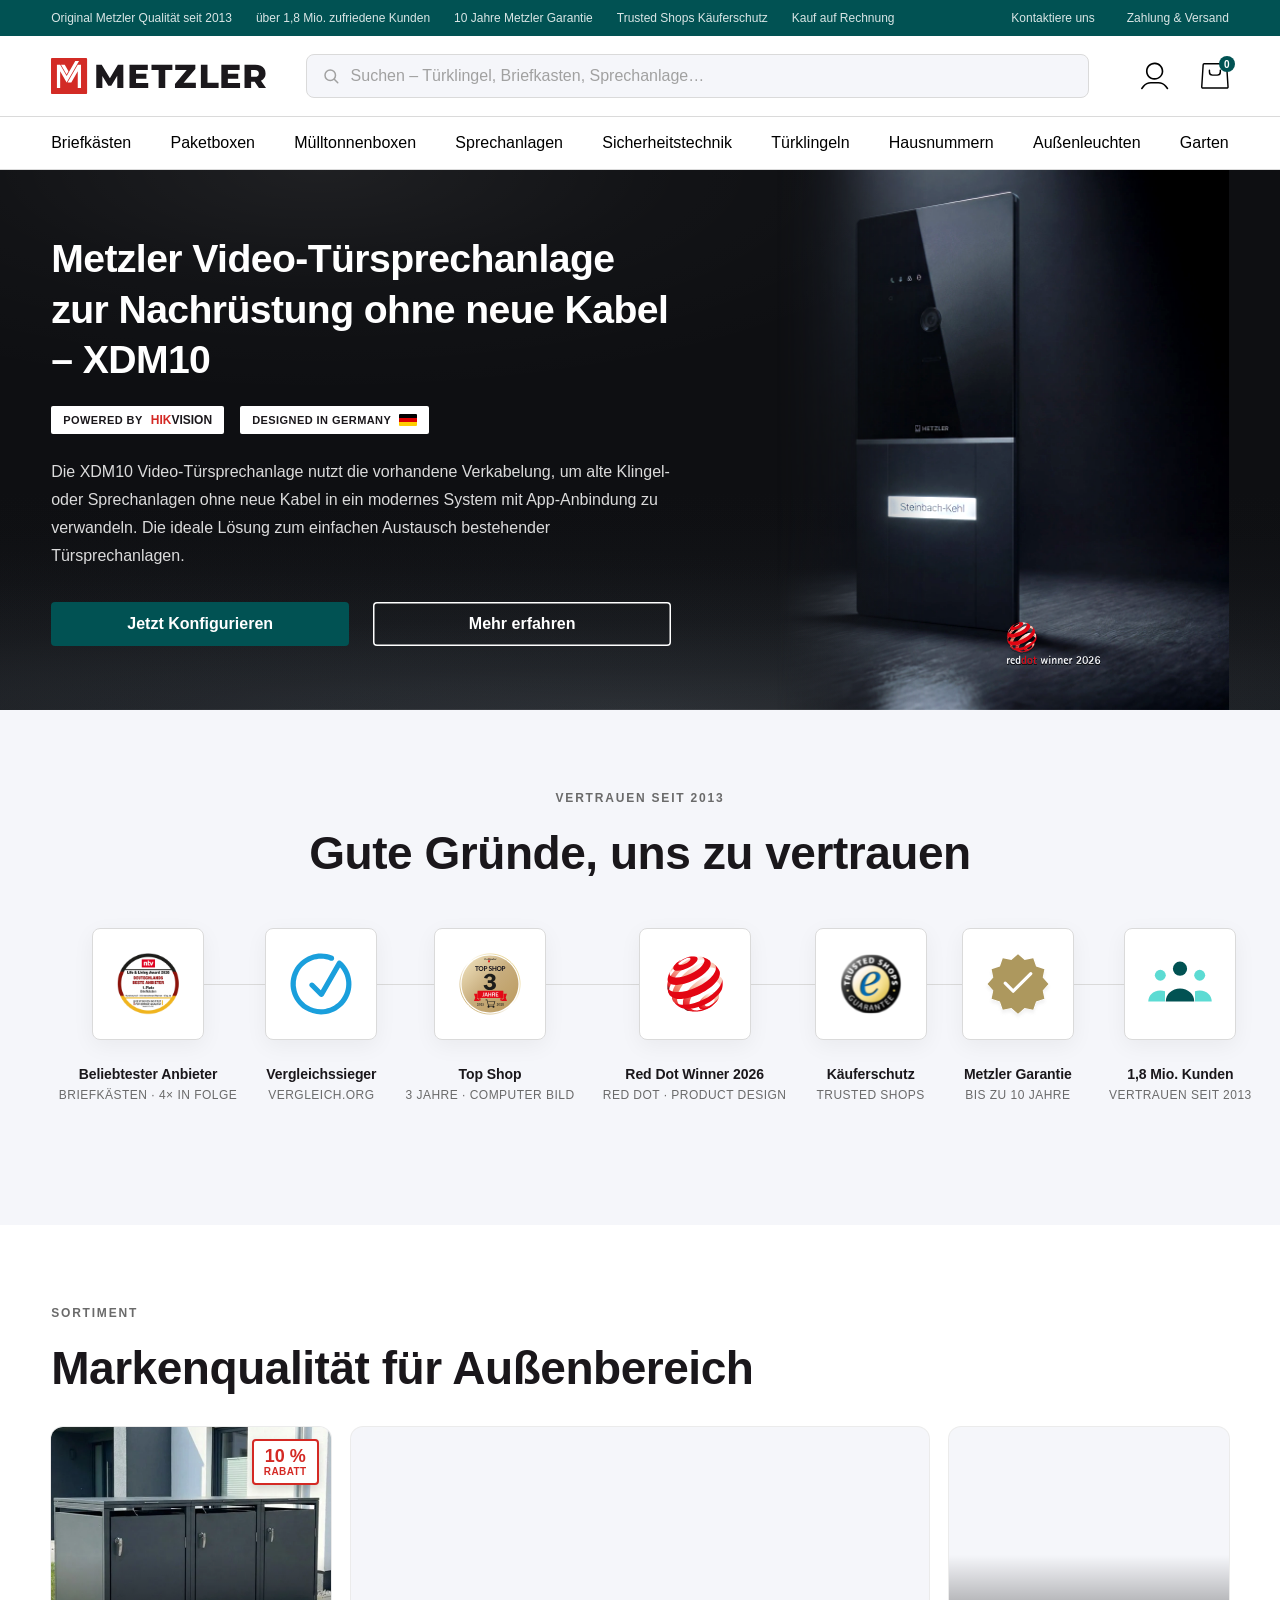
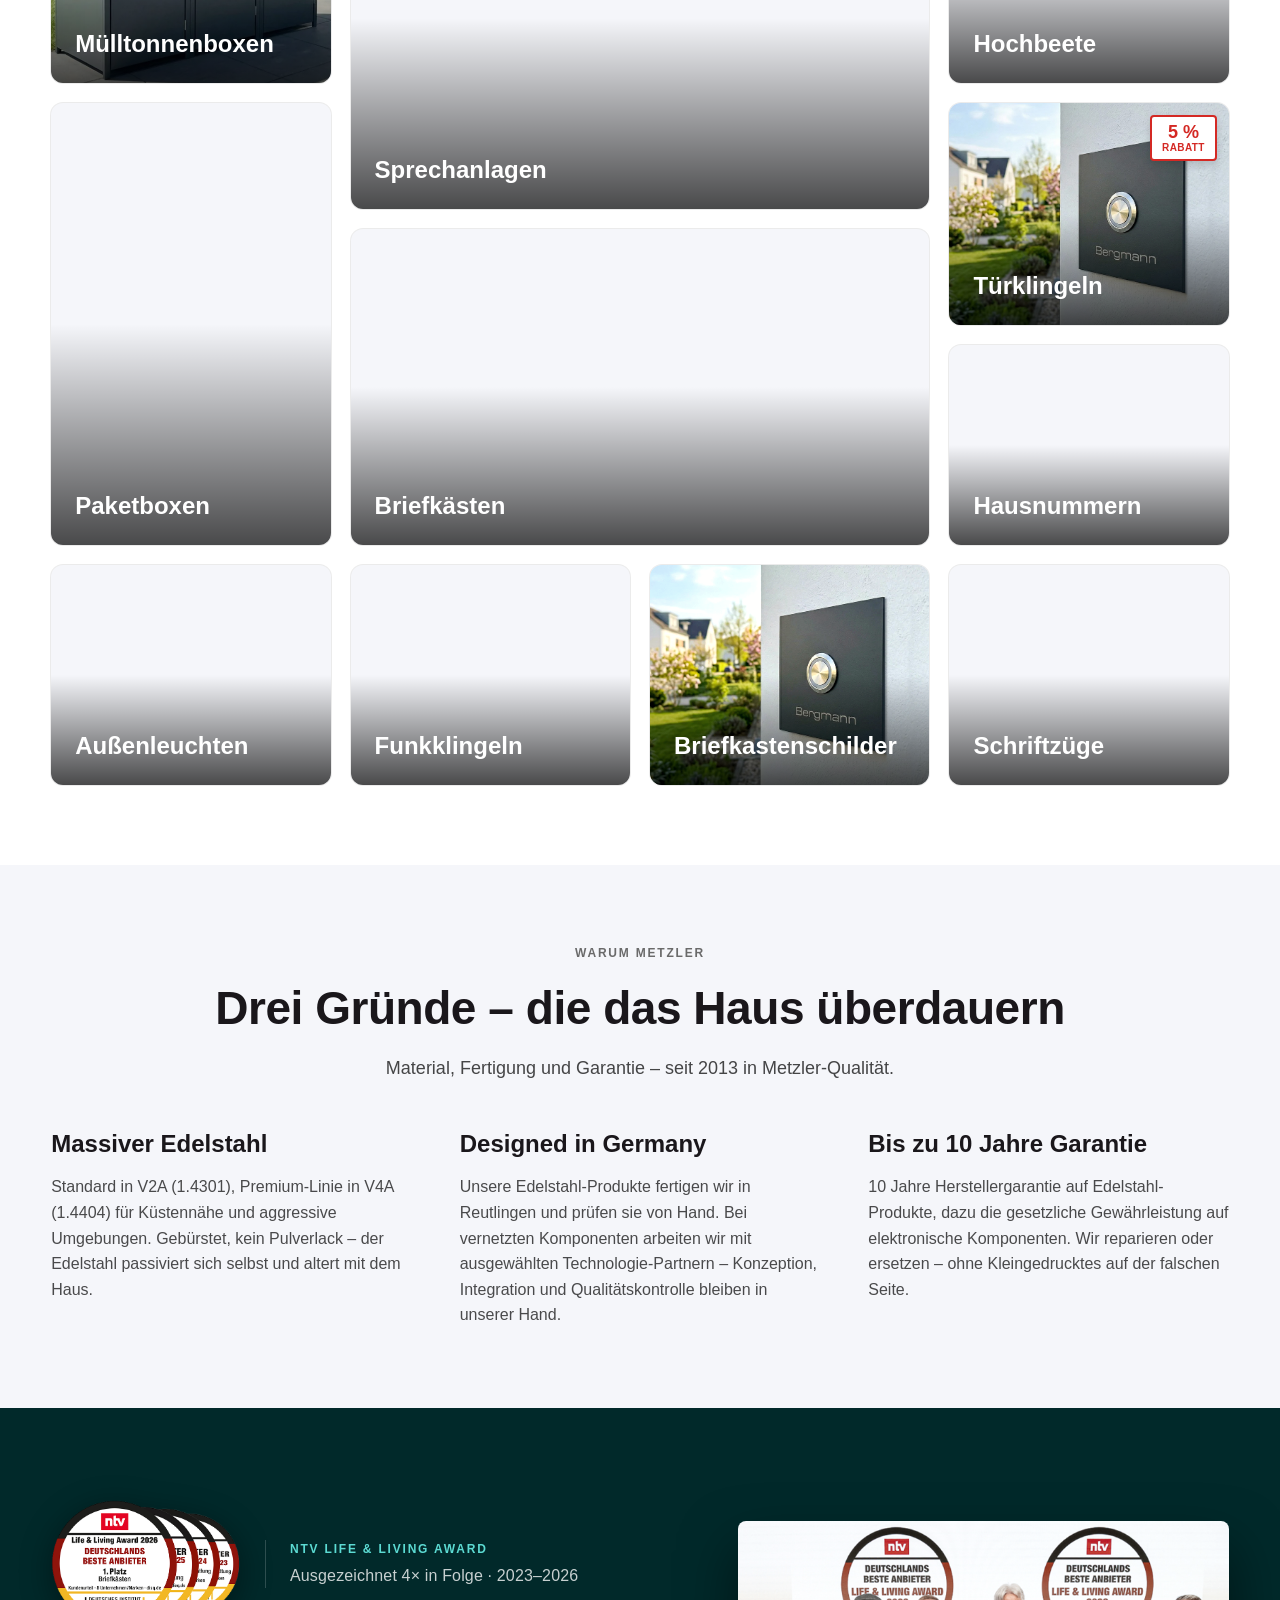
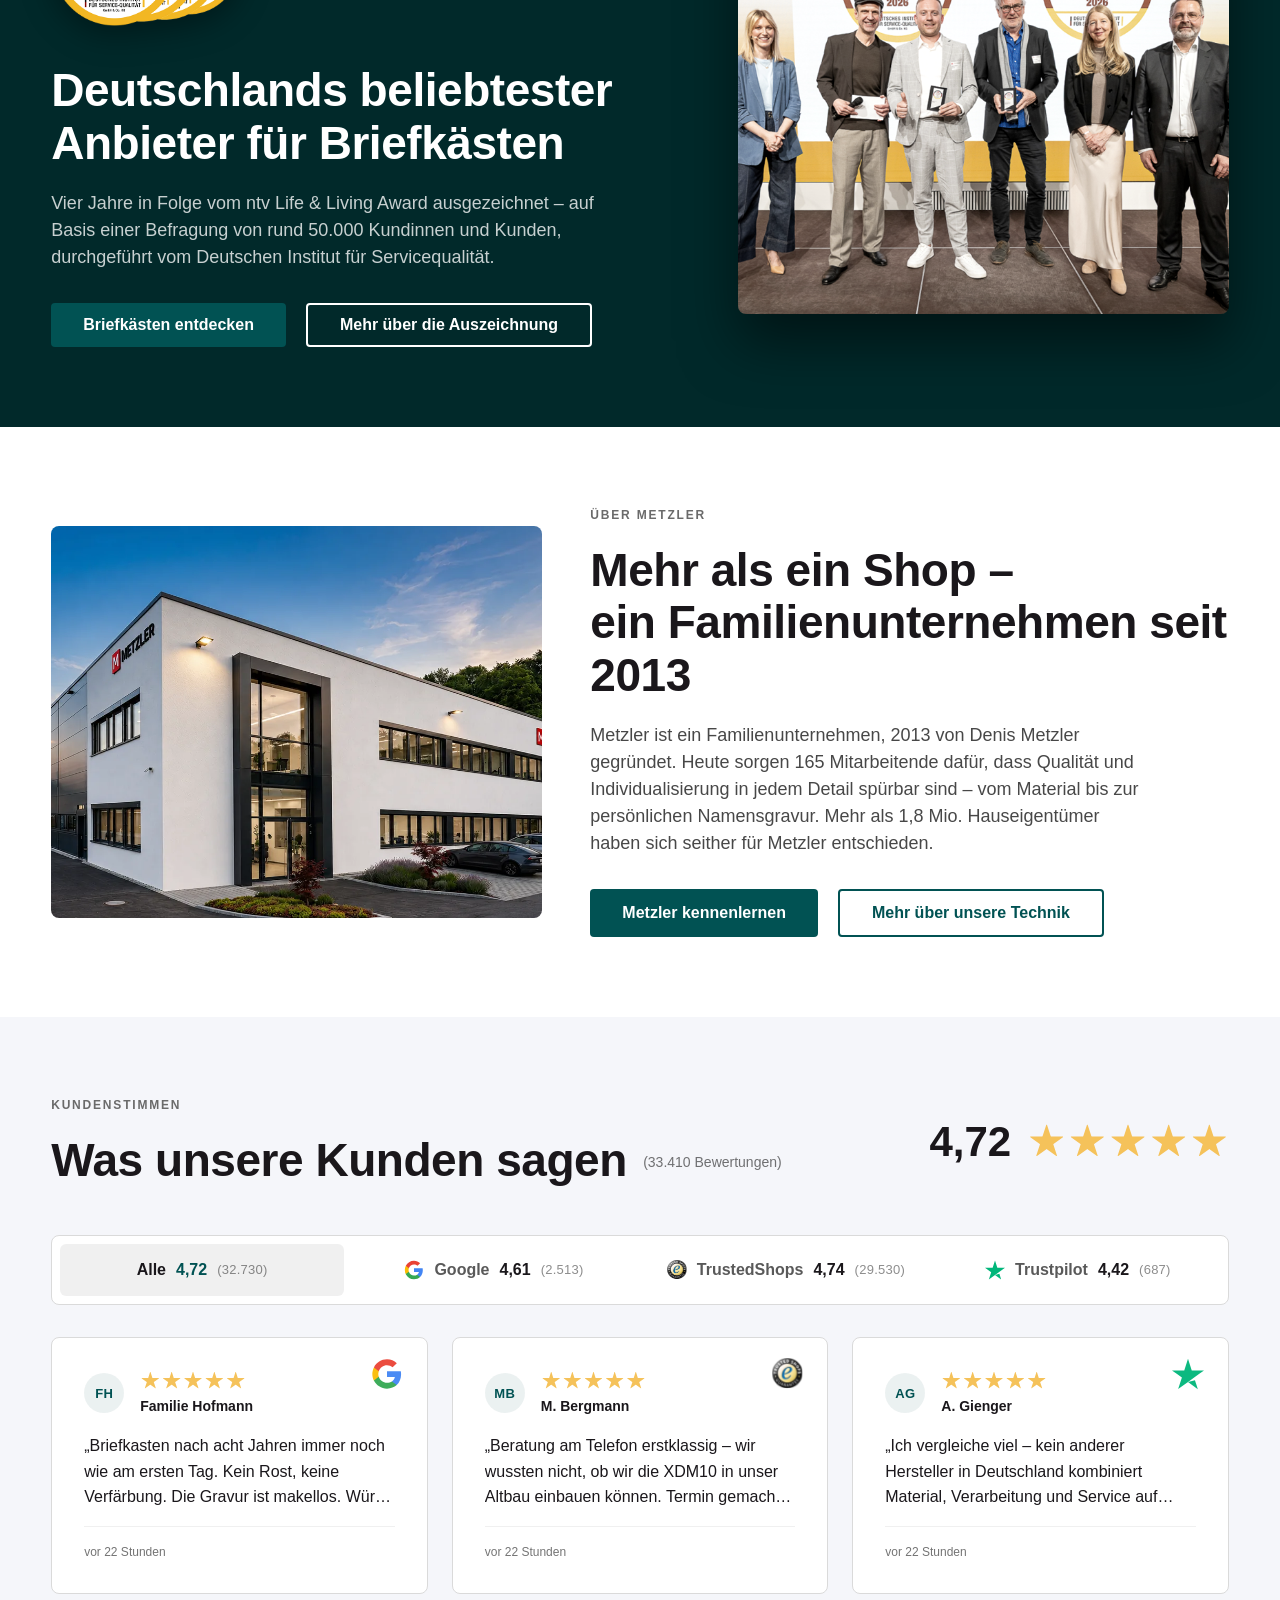
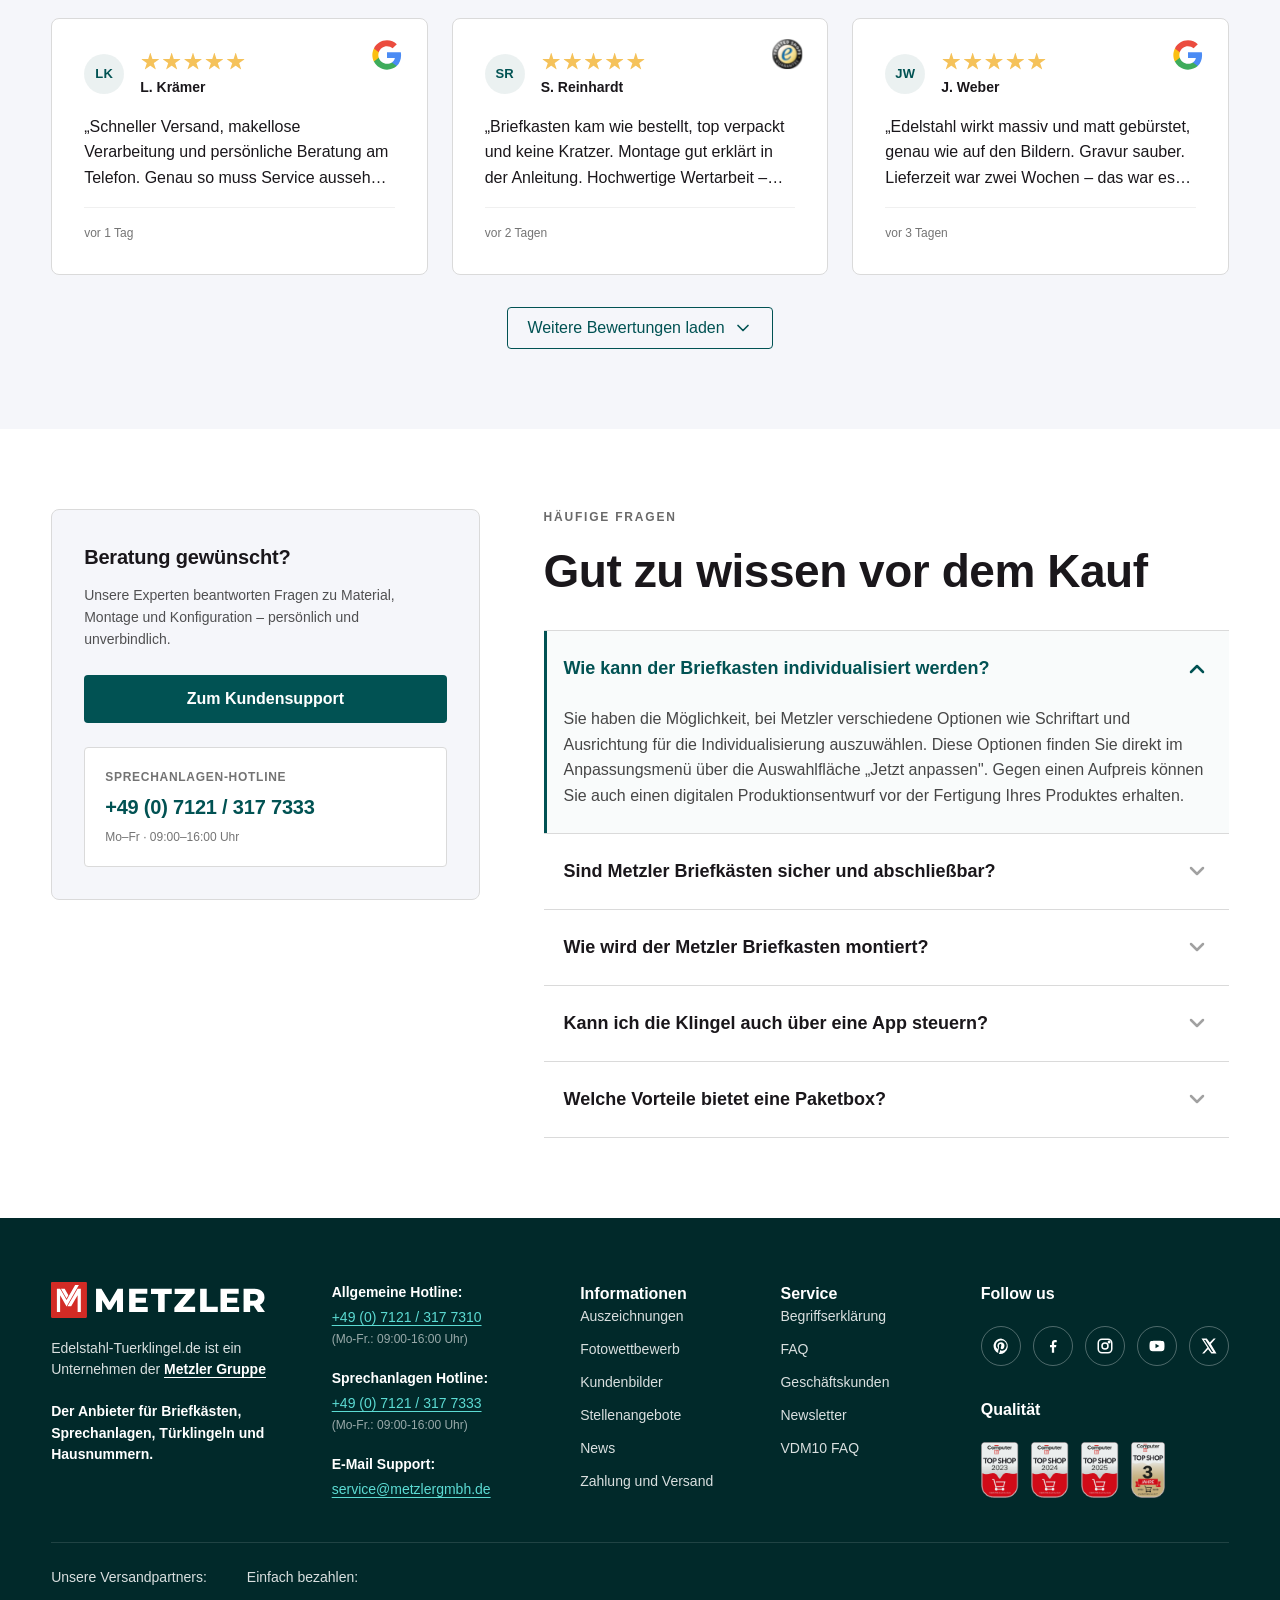
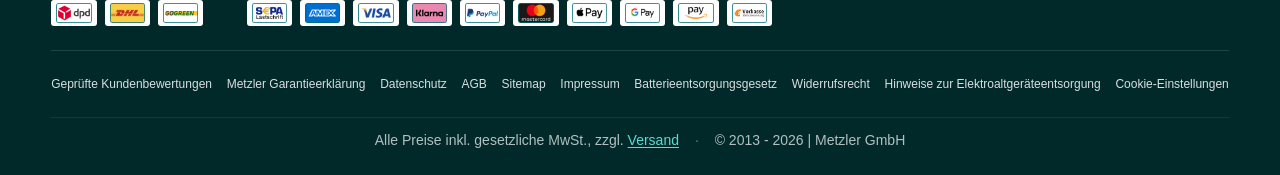
==== commit 0970c77e: "content(faq,copy): swap in Klingel-app FAQ; enforce "Designed in Germany" - Replace the guarantee FA" ====
--- a/index.html
+++ b/index.html
@@ -3,7 +3,7 @@
 <head>
 <meta charset="UTF-8" />
 <meta name="viewport" content="width=device-width, initial-scale=1" />
-<title>Metzler – Edelstahl-Türklingeln, Briefkästen & Sprechanlagen, Made in Germany</title>
+<title>Metzler – Edelstahl-Türklingeln, Briefkästen & Sprechanlagen, Designed in Germany</title>
 <meta name="description" content="Premium Eingangslösungen aus Edelstahl. Türklingeln, Briefkästen, Sprechanlagen und mehr – gefertigt in Reutlingen. Red Dot Winner 2026 · 4× Deutschlands beliebtester Anbieter." />
 <link rel="stylesheet" href="styles-v2.css" />
 </head>
@@ -548,7 +548,7 @@
         <p>Standard in V2A (1.4301), Premium-Linie in V4A (1.4404) für Küstennähe und aggressive Umgebungen. Gebürstet, kein Pulverlack – der Edelstahl passiviert sich selbst und altert mit dem Haus.</p>
       </div>
       <div class="why__item">
-        <h3>Made in Deutschland</h3>
+        <h3>Designed in Germany</h3>
         <p>Unsere Edelstahl-Produkte fertigen wir in Reutlingen und prüfen sie von Hand. Bei vernetzten Komponenten arbeiten wir mit ausgewählten Technologie-Partnern – Konzeption, Integration und Qualitätskontrolle bleiben in unserer Hand.</p>
       </div>
       <div class="why__item">
@@ -770,11 +770,11 @@
           </details>
           <details class="faq__item">
             <summary class="faq__q">
-              Welche Garantien haben Metzler Briefkästen?
+              Kann ich die Klingel auch über eine App steuern?
               <span class="faq__q-icon"><svg><use href="#i-chevron-down"/></svg></span>
             </summary>
             <div class="faq__a">
-              Auf viele Metzler Produkte gewähren wir bis zu 10 Jahre Metzler Garantie auf Material und Verarbeitung. Welche Fälle im Detail abgedeckt sind, lesen Sie in den <a href="https://edelstahl-tuerklingel.de/metzler-garantieerklaerung" target="_blank" rel="noopener">Garantiebedingungen</a>.
+              Dank der Kompatibilität mit modernen Technologien wie Smartphone-Apps oder Alexa können Sie den Metzler smarter Funkgong mit Nachtlicht bequem von überall aus steuern. Sie können die Klingeltöne und das Nachtlicht anpassen, Einstellungen ändern und einen Alarm einstellen, ganz einfach über Ihr Smartphone oder per Sprachbefehl an Alexa. Sie erhalten eine Pushbenachrichtigung auf Ihr Handy, wenn geklingelt wird. So haben Sie volle Kontrolle über Ihr Klingelsystem und können es Ihren individuellen Bedürfnissen anpassen.
             </div>
           </details>
           <details class="faq__item">
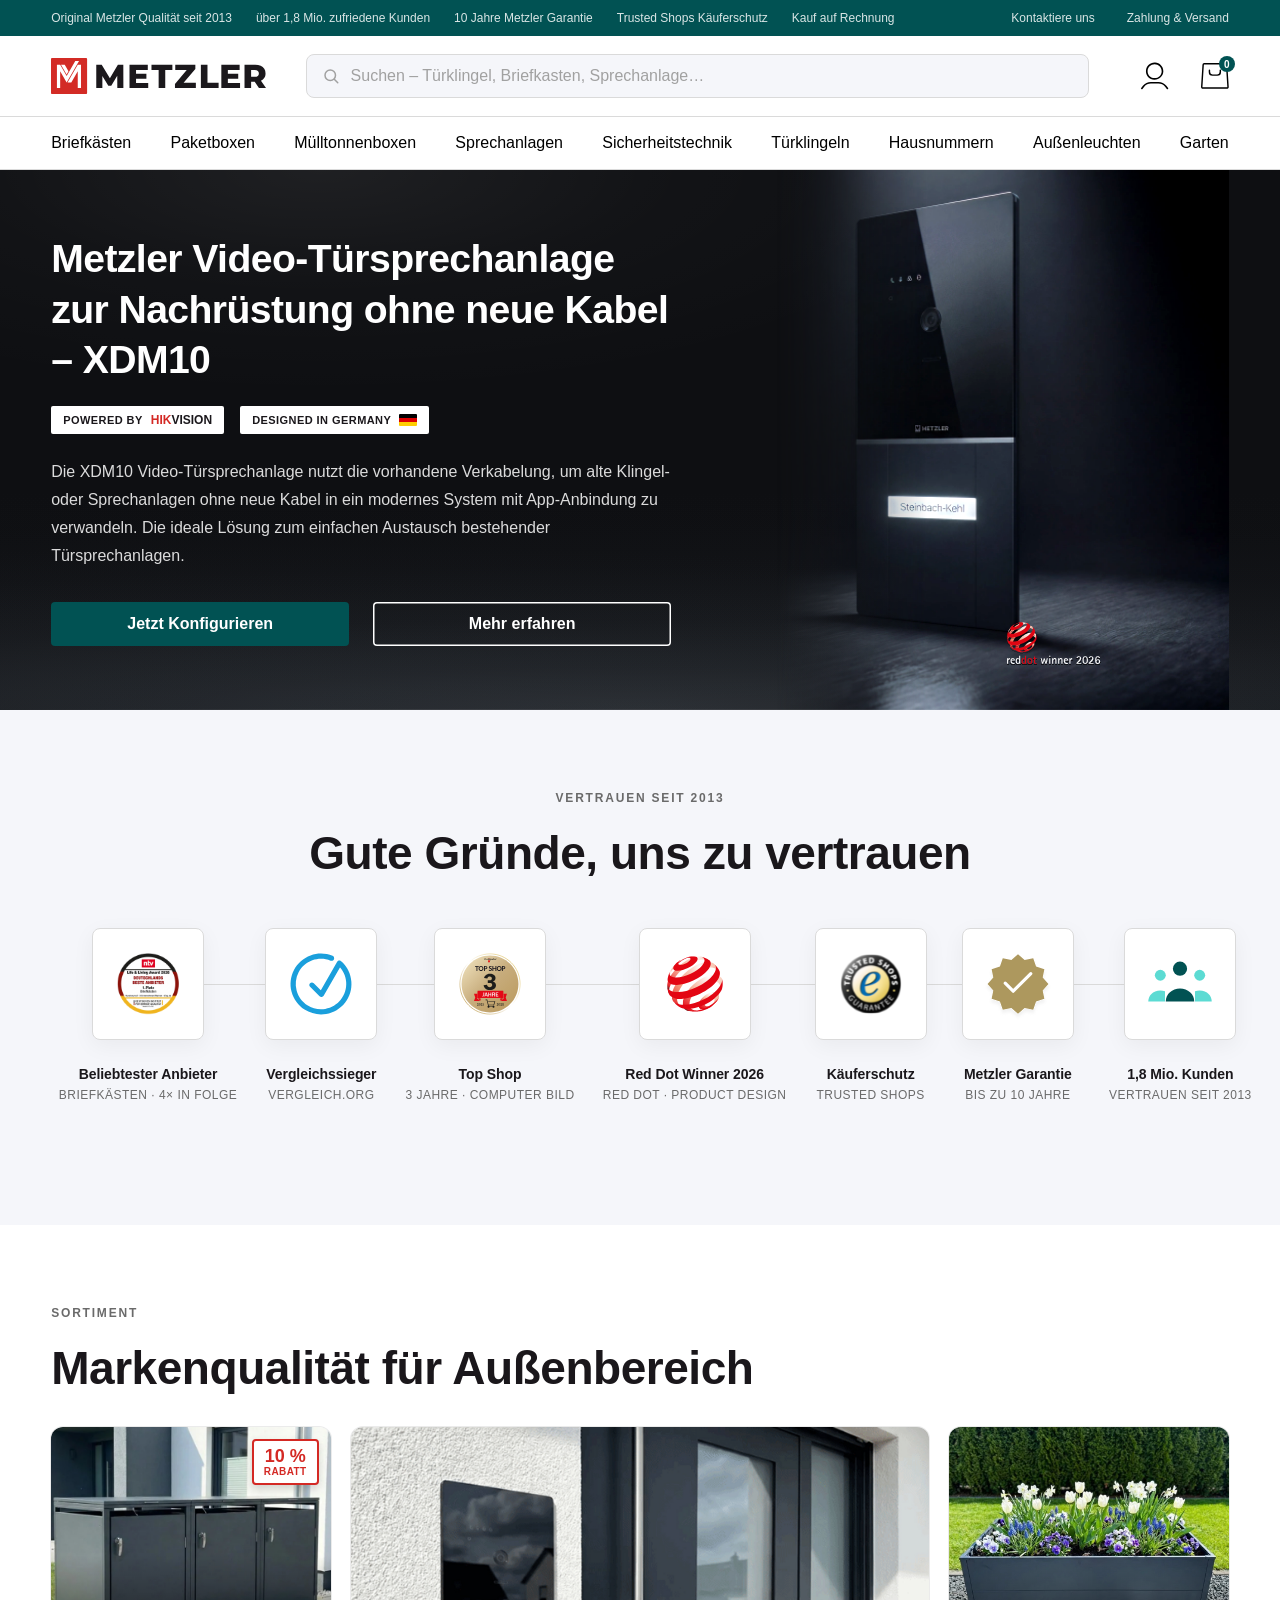
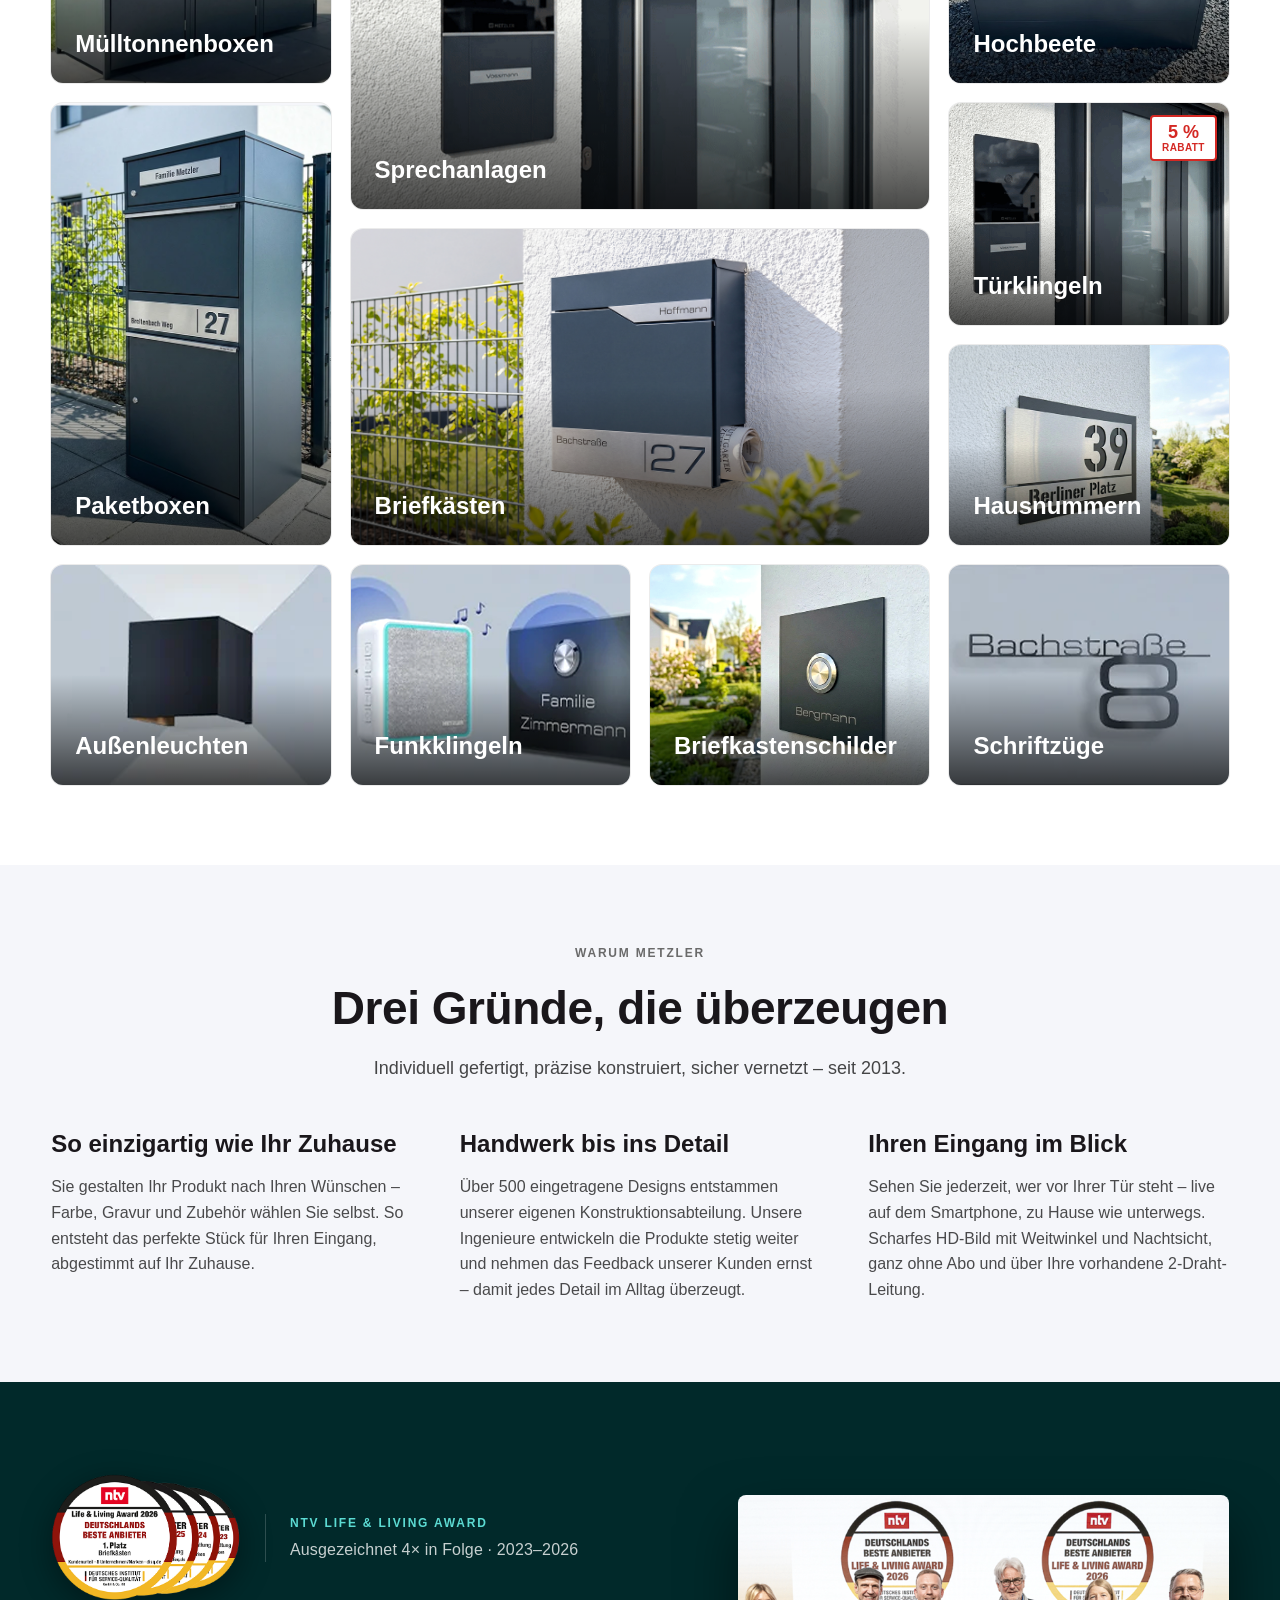
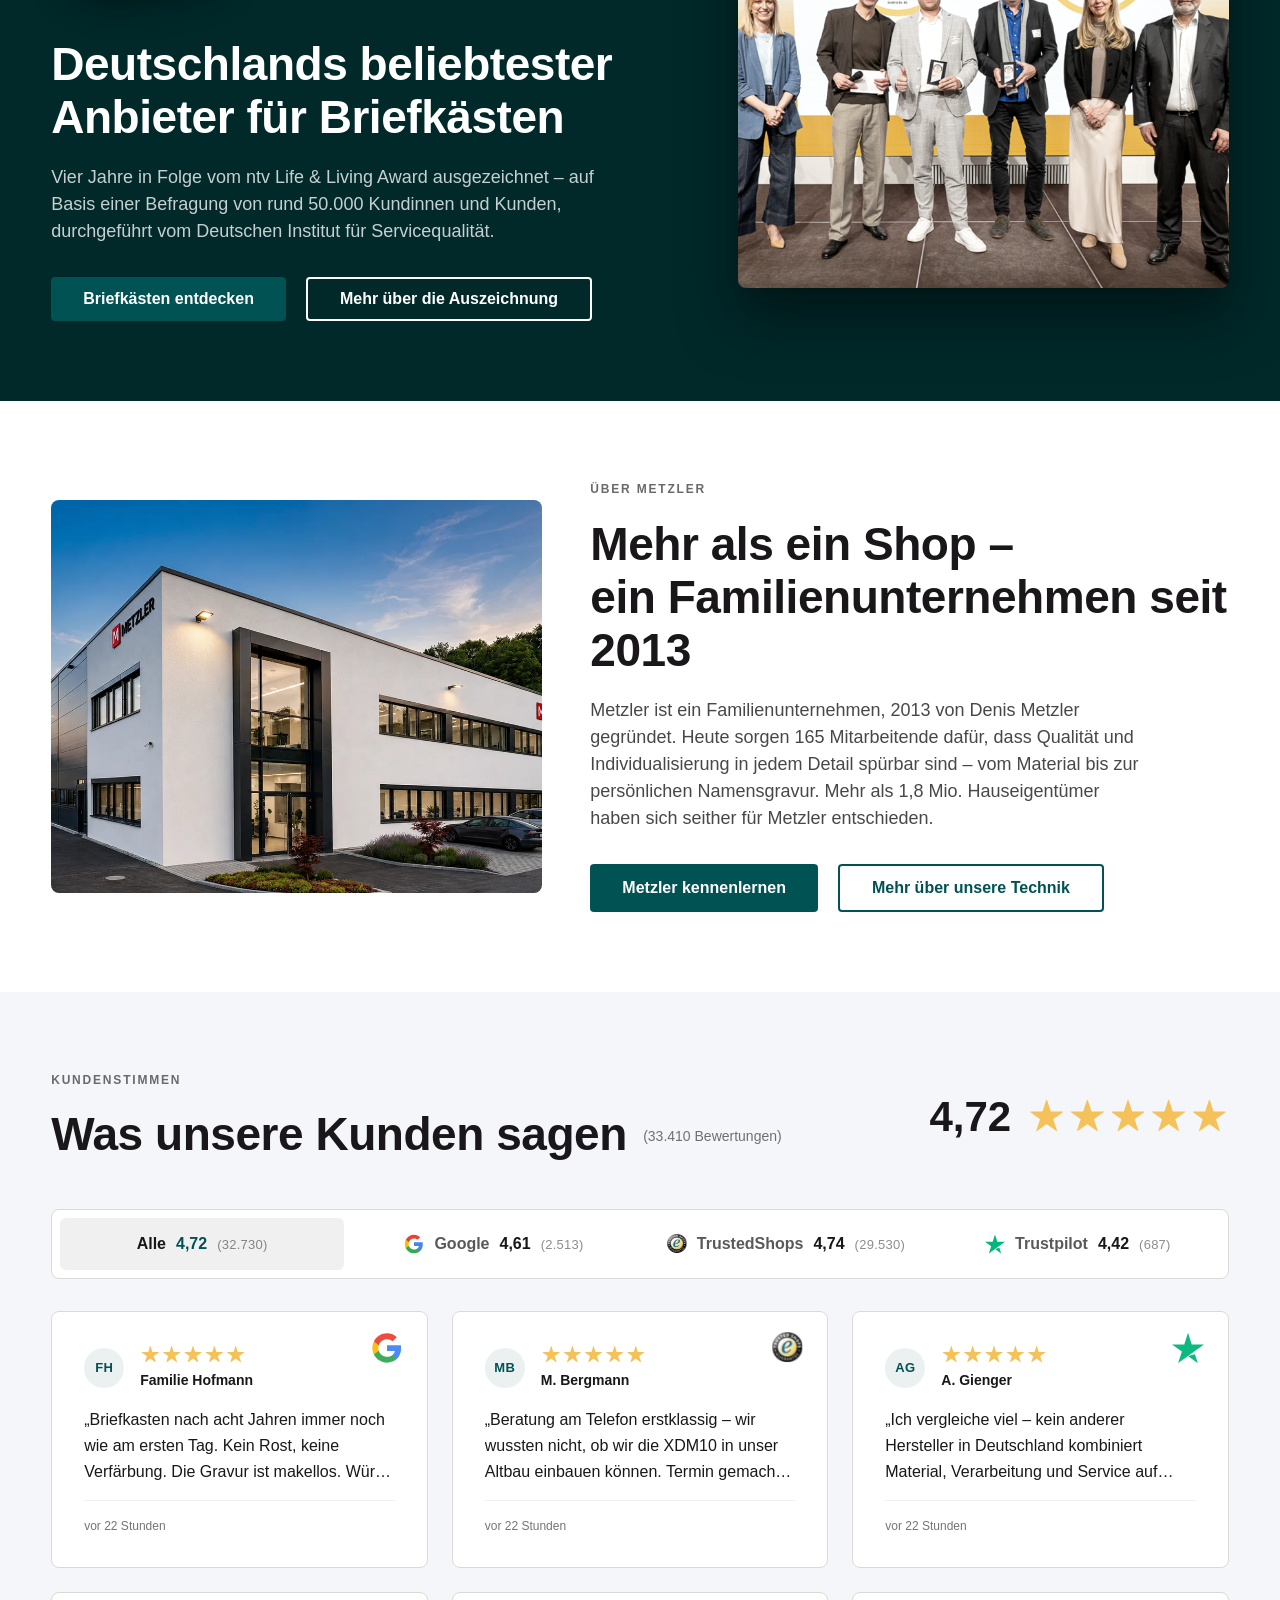
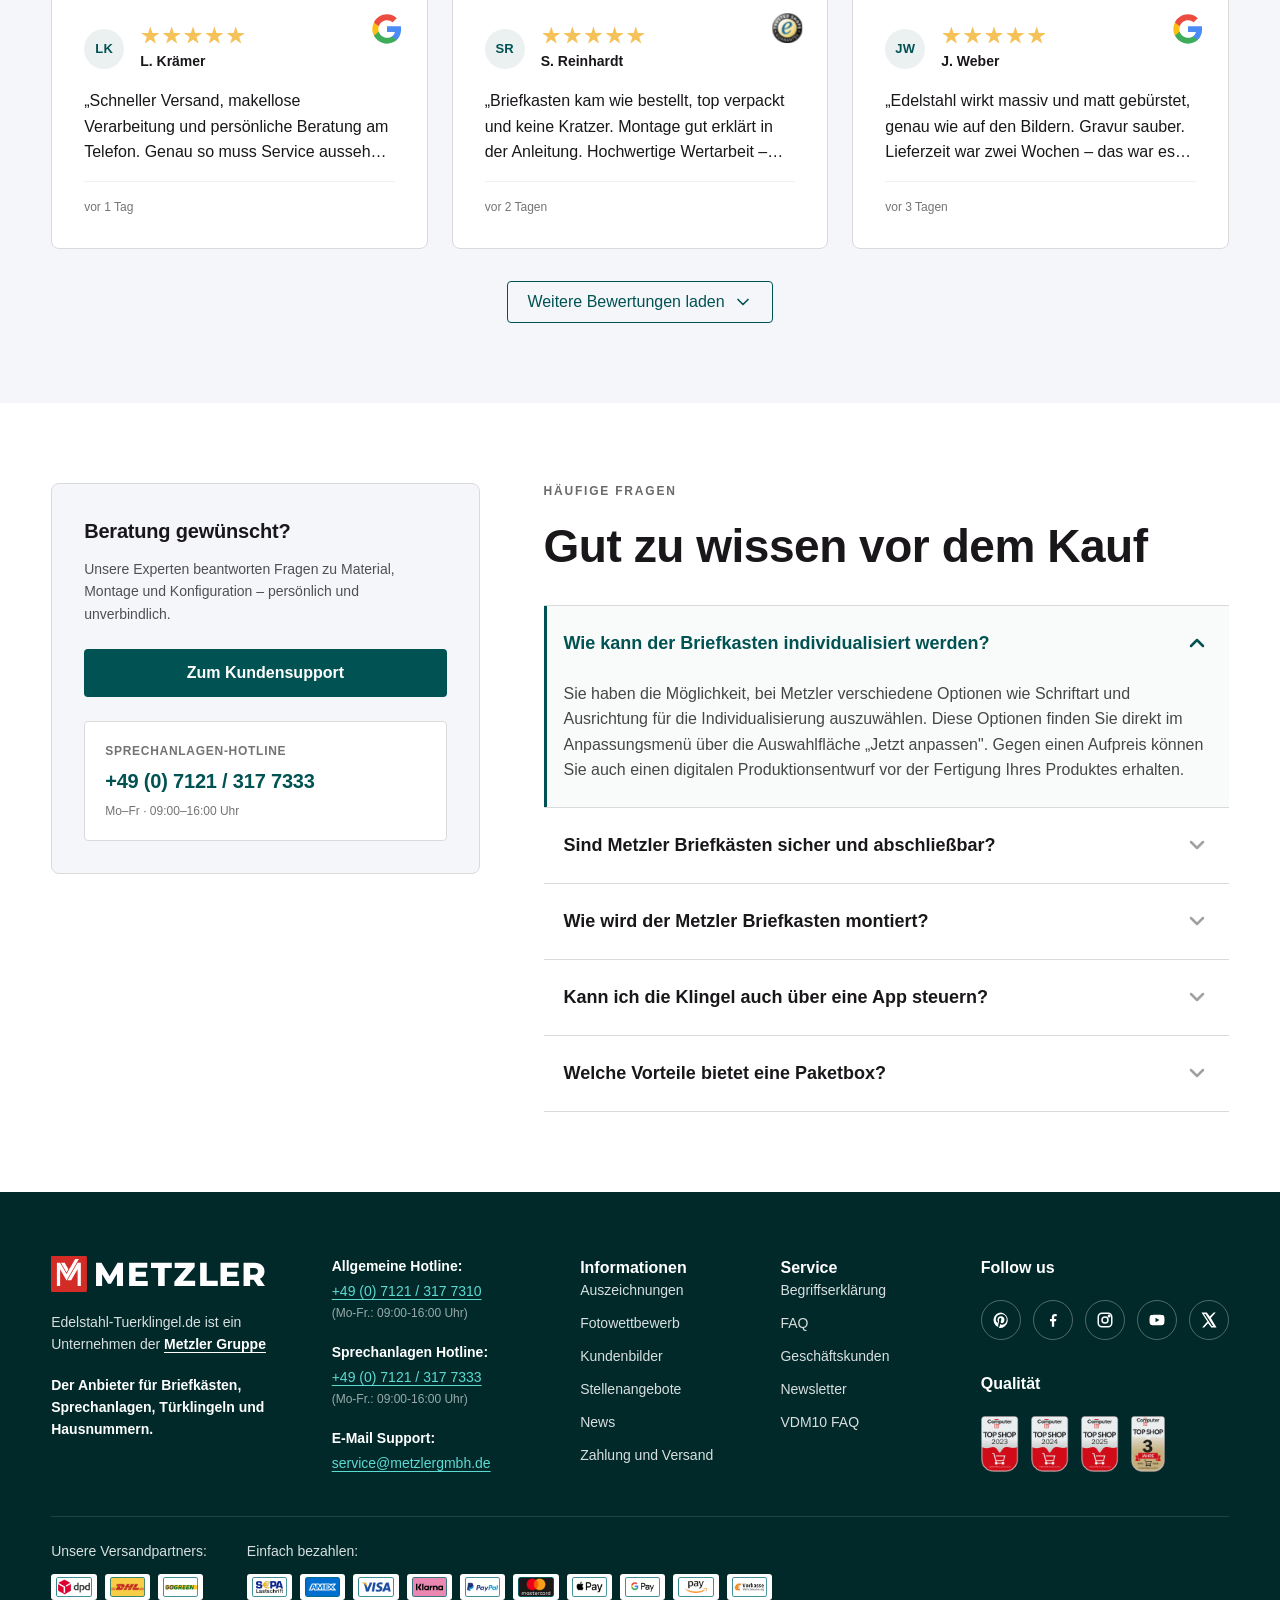
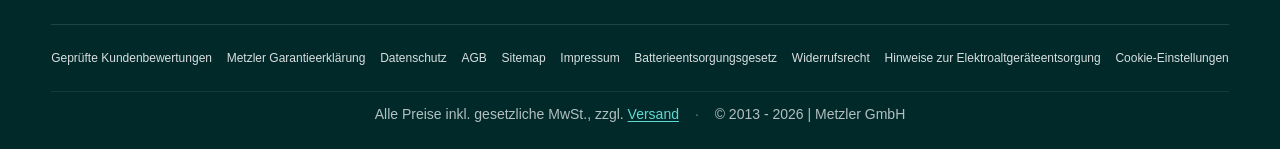
==== commit a1f85b0e: "content(why): rebuild "Warum Metzler" reasons around real about-us pillars Replace the three reasons" ====
--- a/index.html
+++ b/index.html
@@ -539,21 +539,21 @@
   <div class="container">
     <div class="why__head">
       <p class="eyebrow">Warum Metzler</p>
-      <h2 class="section-title">Drei Gründe – die das Haus überdauern</h2>
-      <p class="section-sub">Material, Fertigung und Garantie – seit 2013 in Metzler-Qualität.</p>
+      <h2 class="section-title">Drei Gründe, die überzeugen</h2>
+      <p class="section-sub">Individuell gefertigt, präzise konstruiert, sicher vernetzt – seit 2013.</p>
     </div>
     <div class="why__grid">
       <div class="why__item">
-        <h3>Massiver Edelstahl</h3>
-        <p>Standard in V2A (1.4301), Premium-Linie in V4A (1.4404) für Küstennähe und aggressive Umgebungen. Gebürstet, kein Pulverlack – der Edelstahl passiviert sich selbst und altert mit dem Haus.</p>
+        <h3>So einzigartig wie Ihr Zuhause</h3>
+        <p>Sie gestalten Ihr Produkt nach Ihren Wünschen – Farbe, Gravur und Zubehör wählen Sie selbst. So entsteht das perfekte Stück für Ihren Eingang, abgestimmt auf Ihr Zuhause.</p>
       </div>
       <div class="why__item">
-        <h3>Designed in Germany</h3>
-        <p>Unsere Edelstahl-Produkte fertigen wir in Reutlingen und prüfen sie von Hand. Bei vernetzten Komponenten arbeiten wir mit ausgewählten Technologie-Partnern – Konzeption, Integration und Qualitätskontrolle bleiben in unserer Hand.</p>
+        <h3>Handwerk bis ins Detail</h3>
+        <p>Über 500 eingetragene Designs entstammen unserer eigenen Konstruktionsabteilung. Unsere Ingenieure entwickeln die Produkte stetig weiter und nehmen das Feedback unserer Kunden ernst – damit jedes Detail im Alltag überzeugt.</p>
       </div>
       <div class="why__item">
-        <h3>Bis zu 10 Jahre Garantie</h3>
-        <p>10 Jahre Herstellergarantie auf Edelstahl-Produkte, dazu die gesetzliche Gewährleistung auf elektronische Komponenten. Wir reparieren oder ersetzen – ohne Kleingedrucktes auf der falschen Seite.</p>
+        <h3>Ihren Eingang im Blick</h3>
+        <p>Sehen Sie jederzeit, wer vor Ihrer Tür steht – live auf dem Smartphone, zu Hause wie unterwegs. Scharfes HD-Bild mit Weitwinkel und Nachtsicht, ganz ohne Abo und über Ihre vorhandene 2-Draht-Leitung.</p>
       </div>
     </div>
   </div>
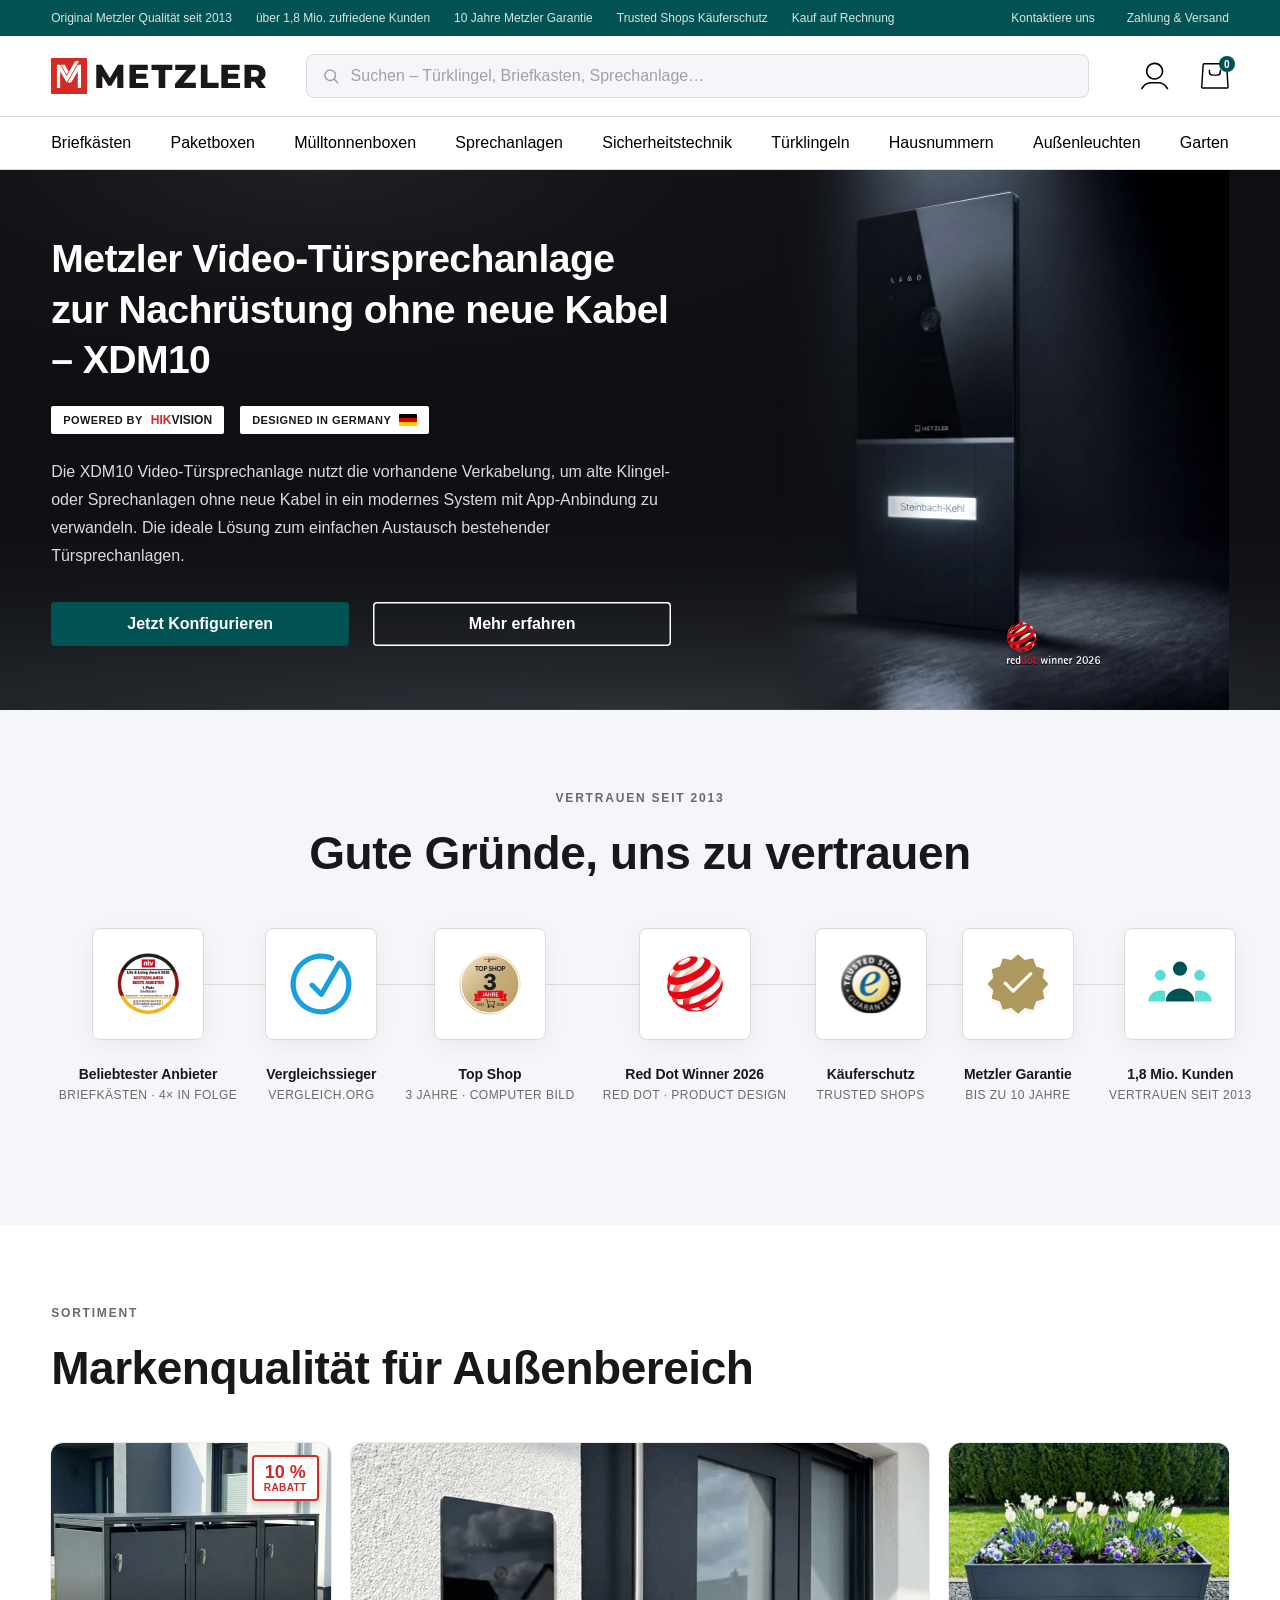
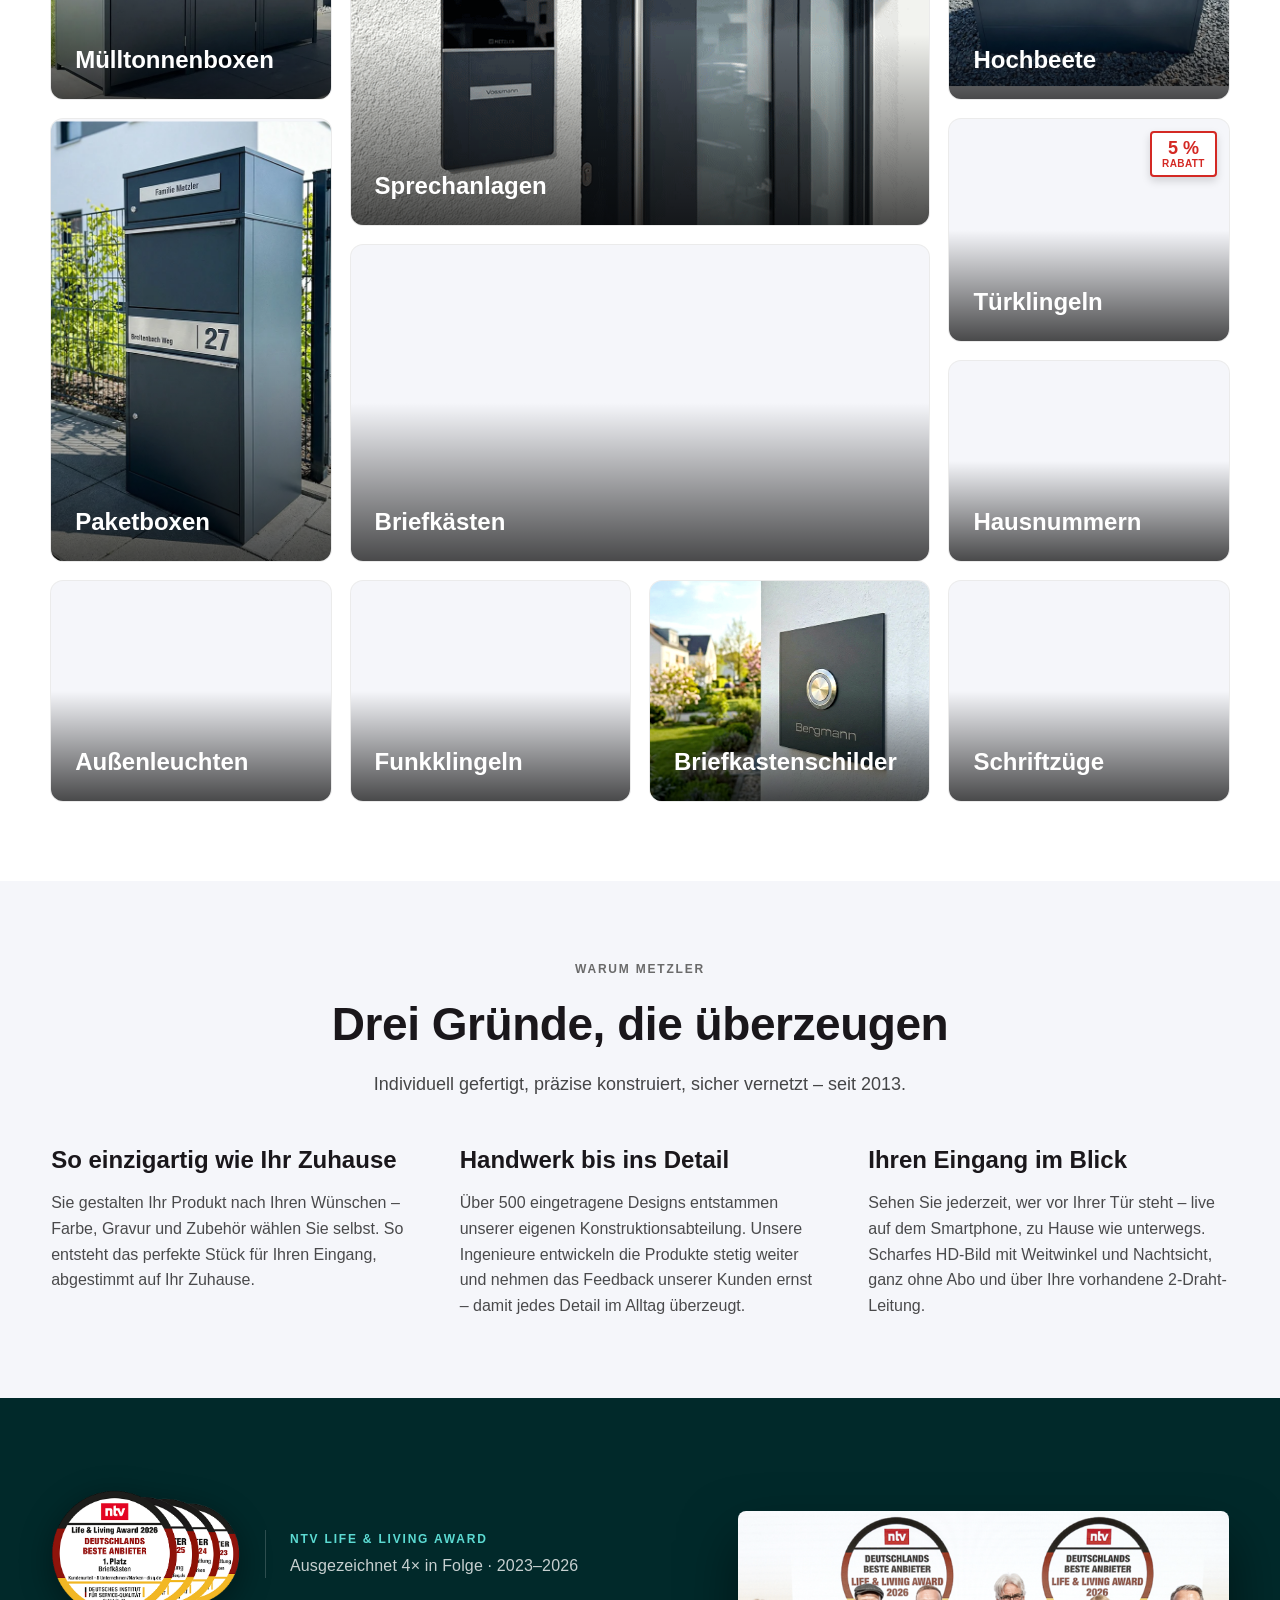
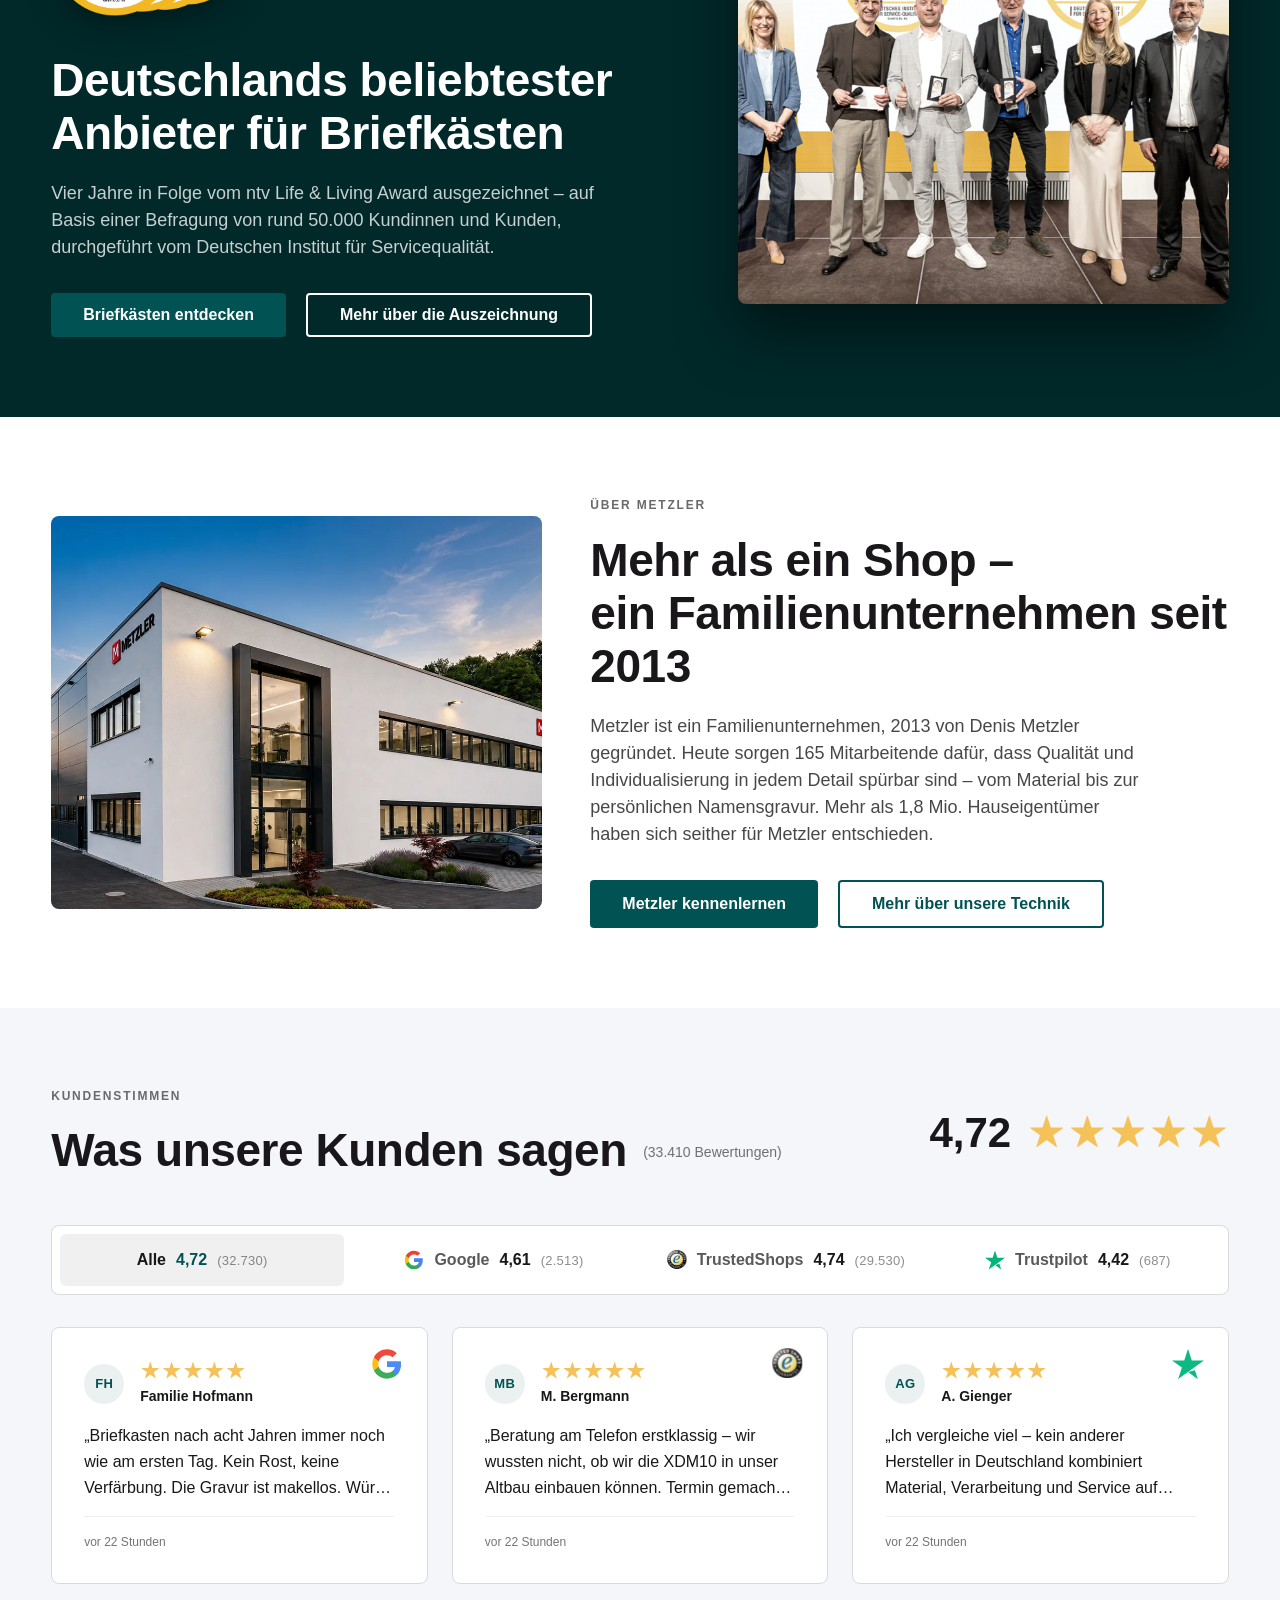
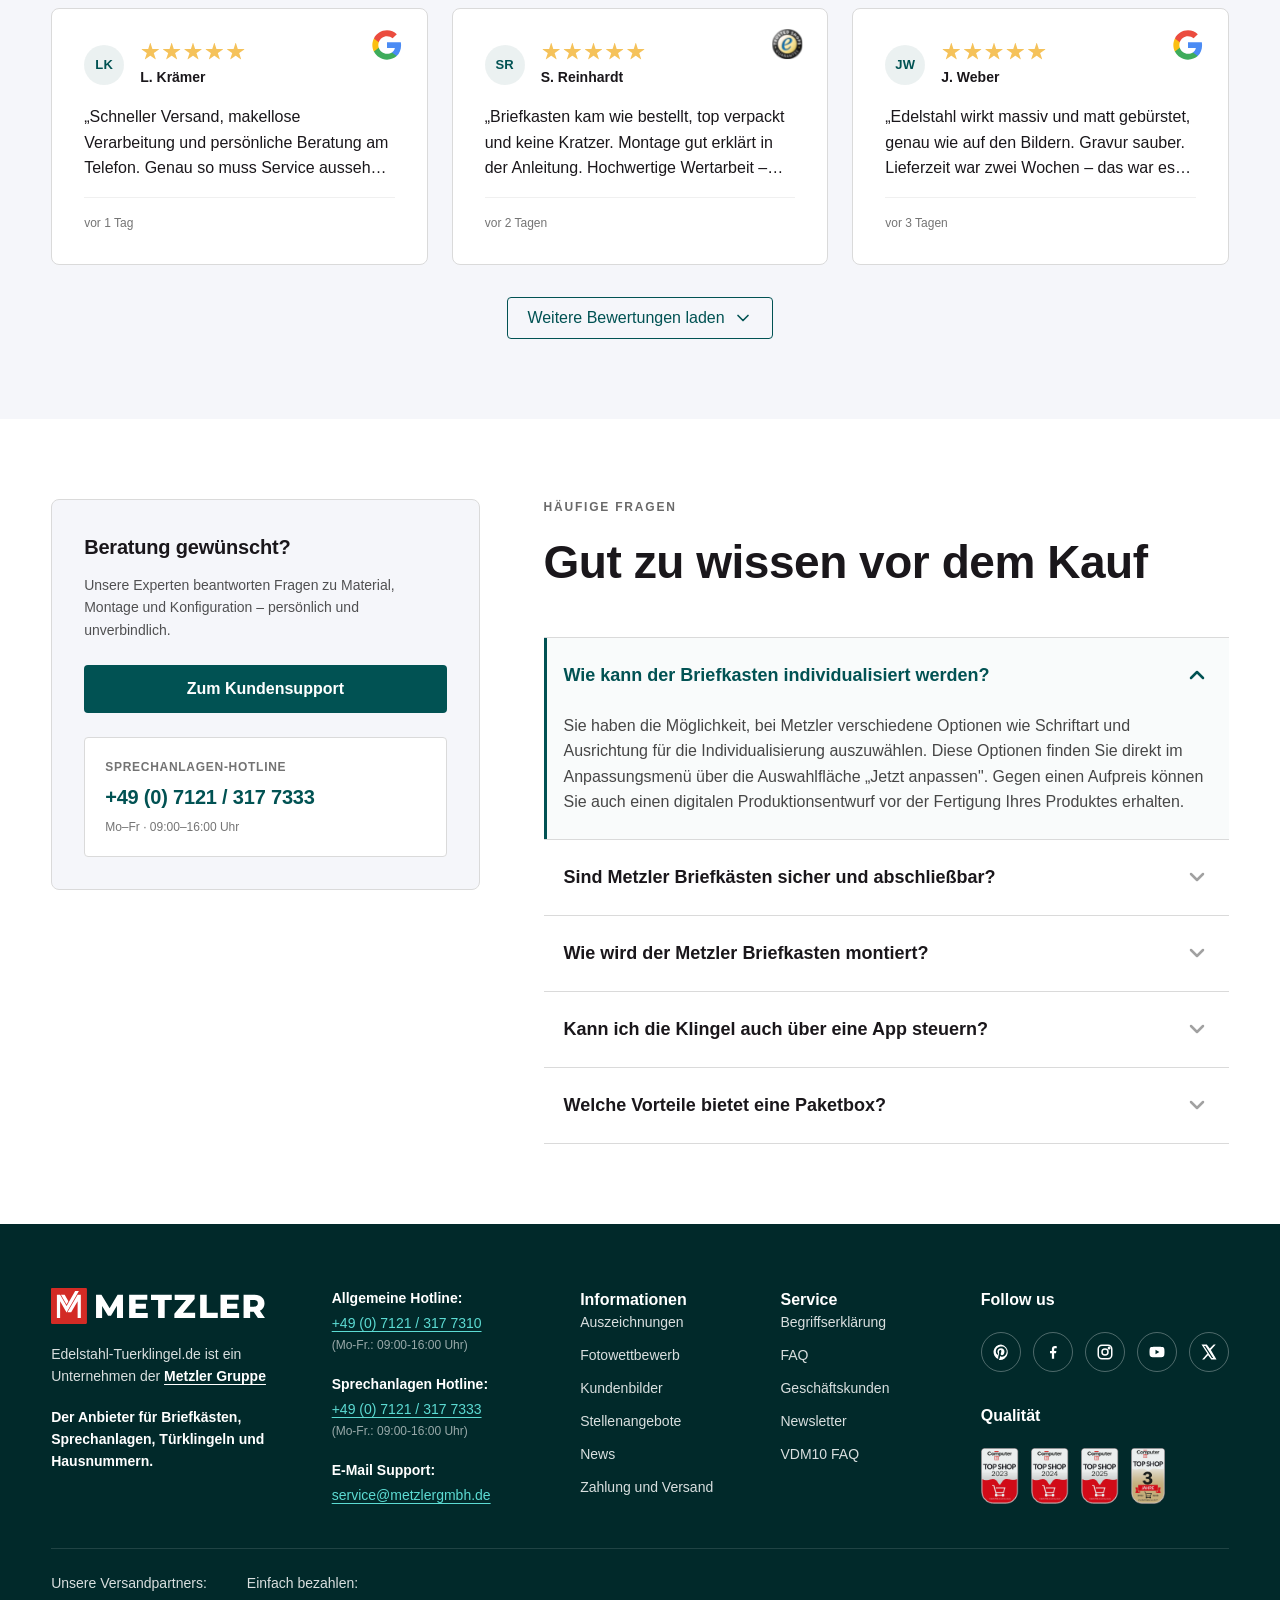
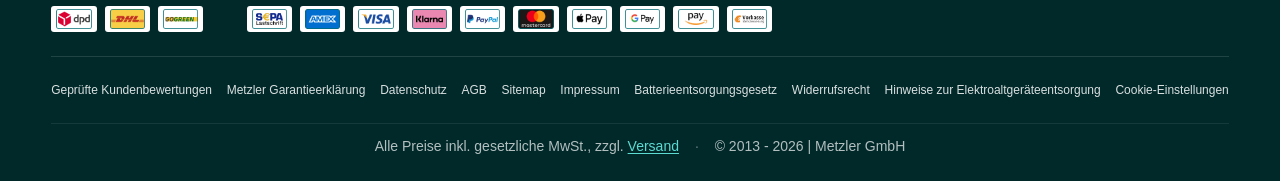
==== commit 26528b78: "style(sections): unify section paddings & title→content gaps Cats no longer overrides section paddin" ====
--- a/index.html
+++ b/index.html
@@ -739,7 +739,7 @@
       </aside>
       <div>
         <p class="eyebrow">Häufige Fragen</p>
-        <h2 class="section-title" style="margin-bottom:var(--sp-8)">Gut zu wissen vor dem Kauf</h2>
+        <h2 class="section-title" style="margin-bottom:var(--sp-12)">Gut zu wissen vor dem Kauf</h2>
         <div class="faq__list">
           <details class="faq__item" open>
             <summary class="faq__q">
--- a/styles-v2.css
+++ b/styles-v2.css
@@ -1304,7 +1304,7 @@
   justify-content: space-between;
   align-items: end;
   gap: var(--sp-8);
-  margin-bottom: var(--sp-8);
+  margin-bottom: var(--sp-12);
 }
 /* Asymmetric grid based on user reference layout:
    4 columns × 4 rows.
@@ -2461,9 +2461,8 @@
   :root { --section-y: var(--sp-16); }
   .topbar__claims li:nth-child(n+3) { display: none; }
 
-  /* 48px top/bottom — matches the other mobile sections' rhythm. */
-  .cats { padding-block: var(--sp-12); }
-  .cats__head { margin-bottom: var(--sp-8); }
+  /* cats inherits --section-y like every other section (no override) */
+  .cats__head { margin-bottom: var(--sp-12); }
   .header__main { grid-template-columns: auto 1fr auto; gap: var(--sp-3); }
   .header__search { grid-column: 1 / -1; order: 99; max-width: none; padding-bottom: var(--sp-3); }
   .header__main { height: auto; padding-block: var(--sp-3); }
@@ -2777,8 +2776,7 @@
      Extend the mobile bento (currently capped at ≤900) up to
      1023 so the entire tablet range gets the proven 3-module
      stacked layout instead of the cramped desktop 11-tile grid. */
-  .cats { padding-block: var(--sp-12); }
-  .cats__head { margin-bottom: var(--sp-8); }
+  .cats__head { margin-bottom: var(--sp-12); }
   .cats__grid {
     display: grid;
     grid-template-columns: 1fr 1fr;
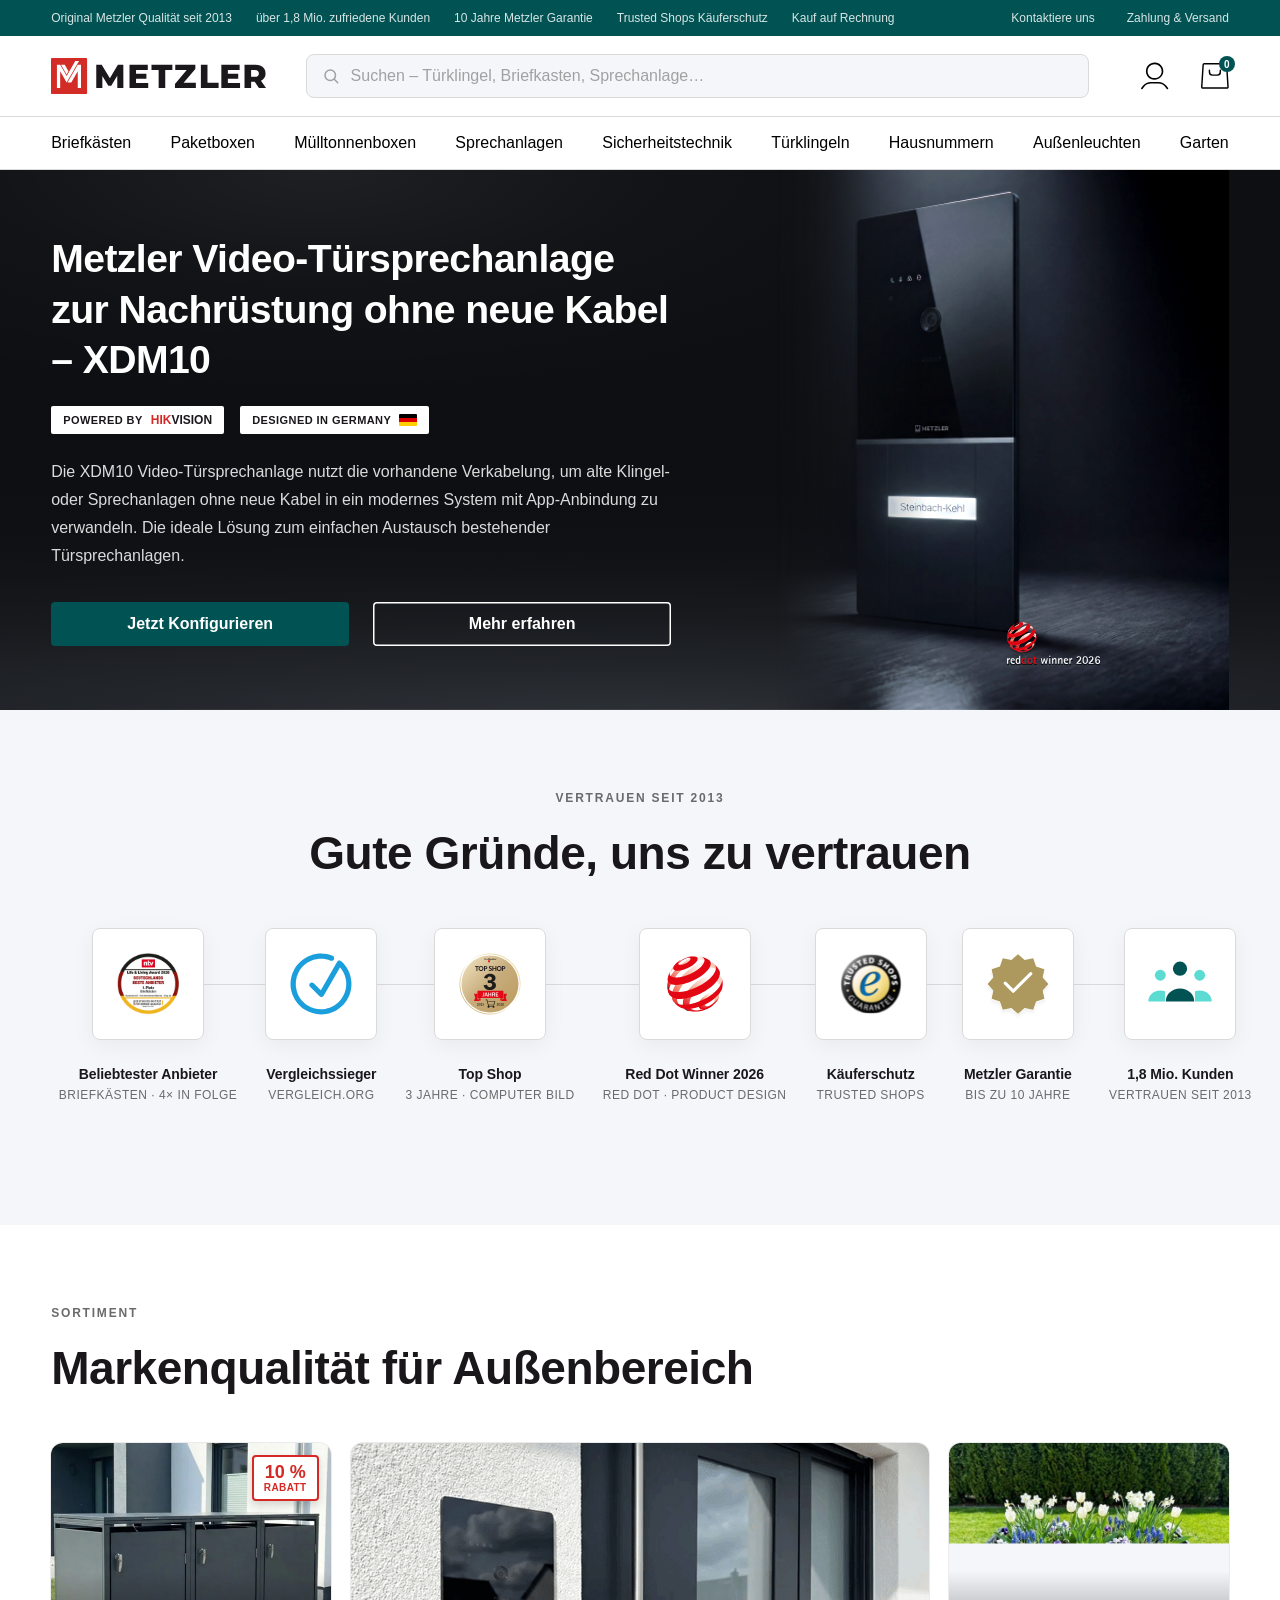
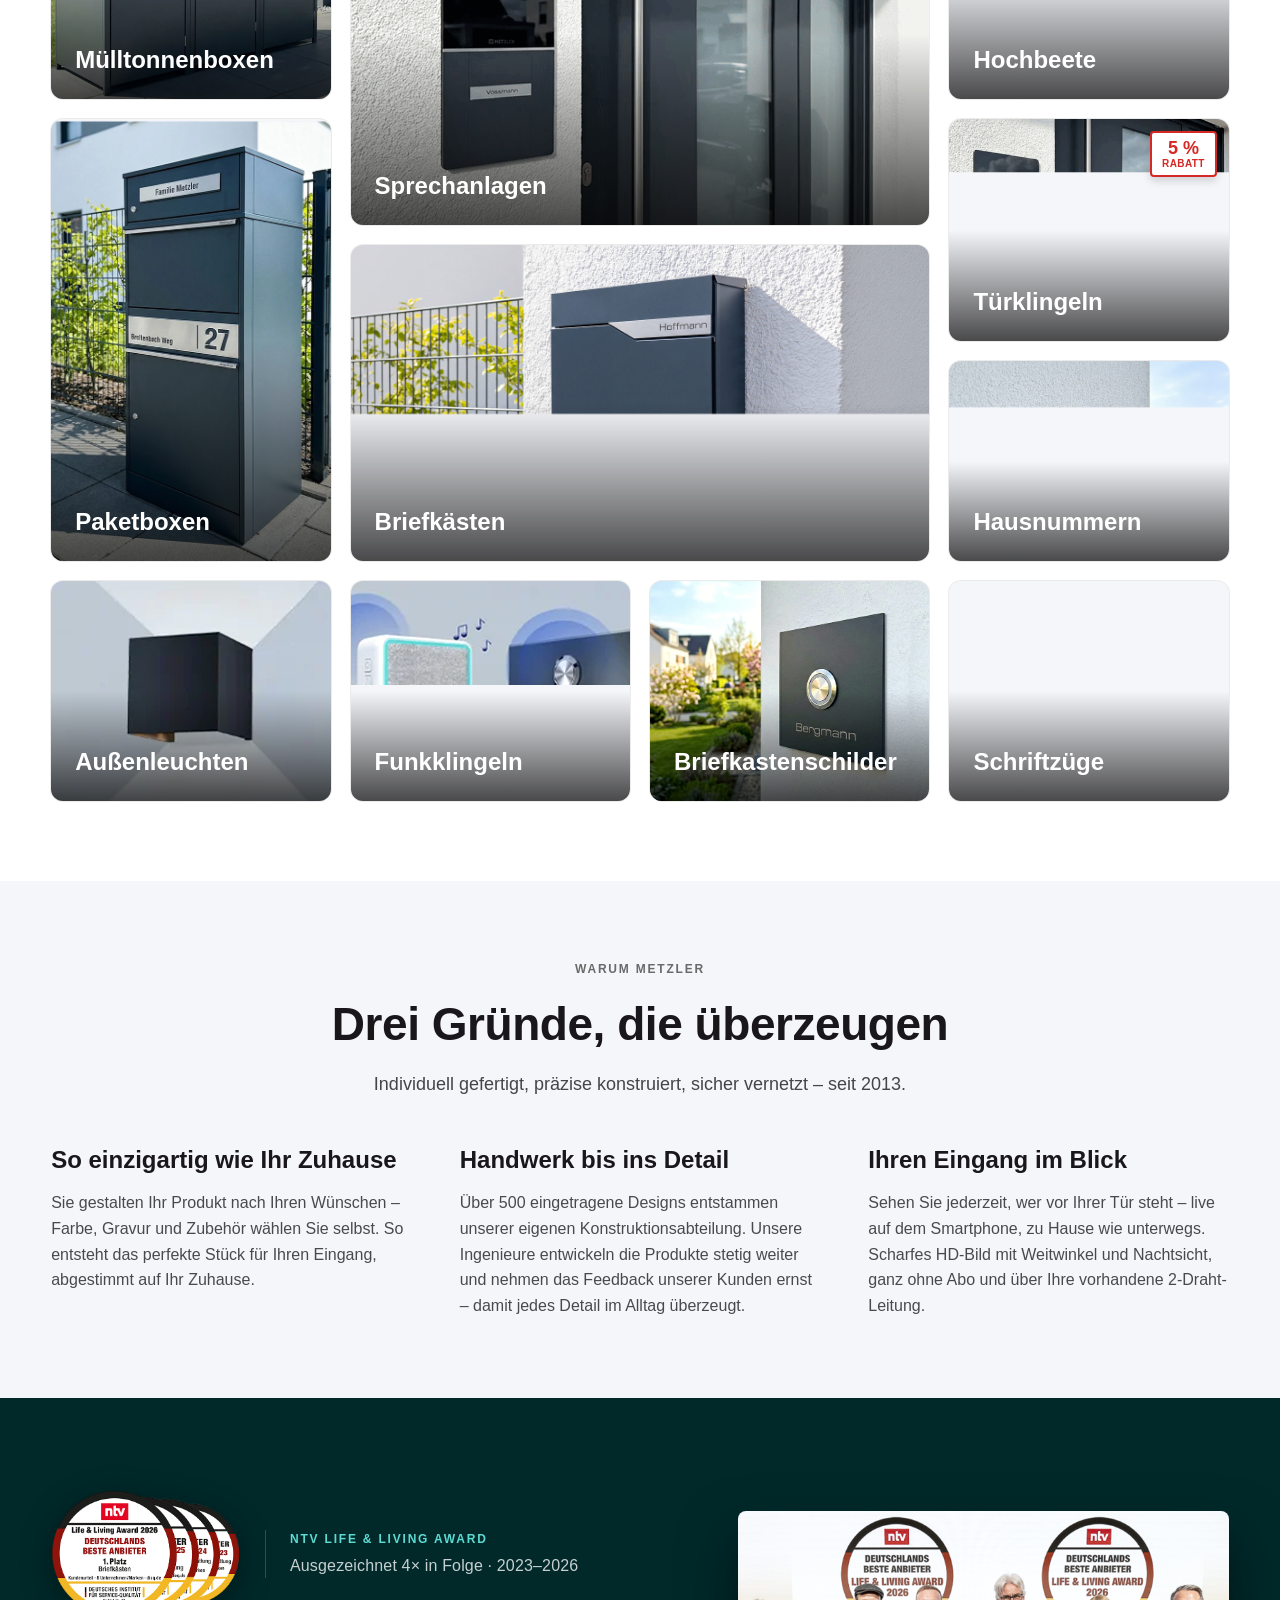
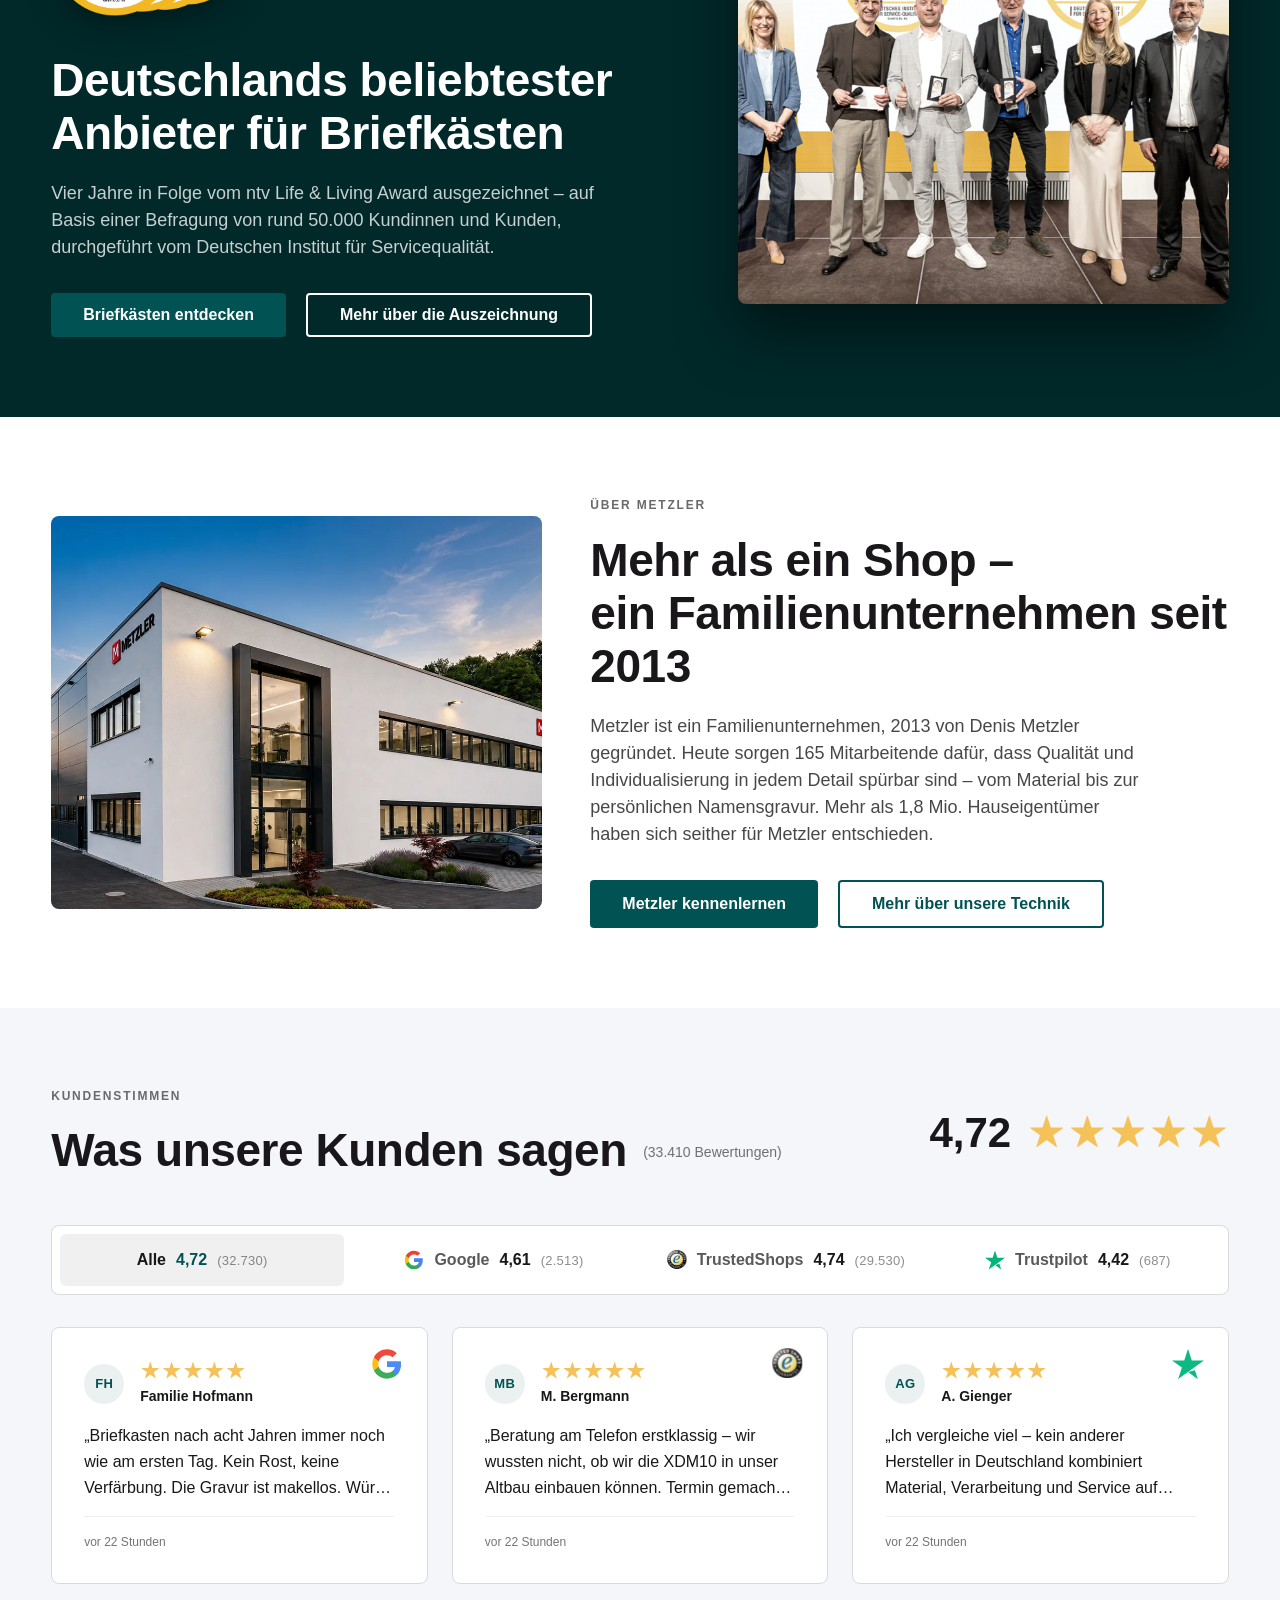
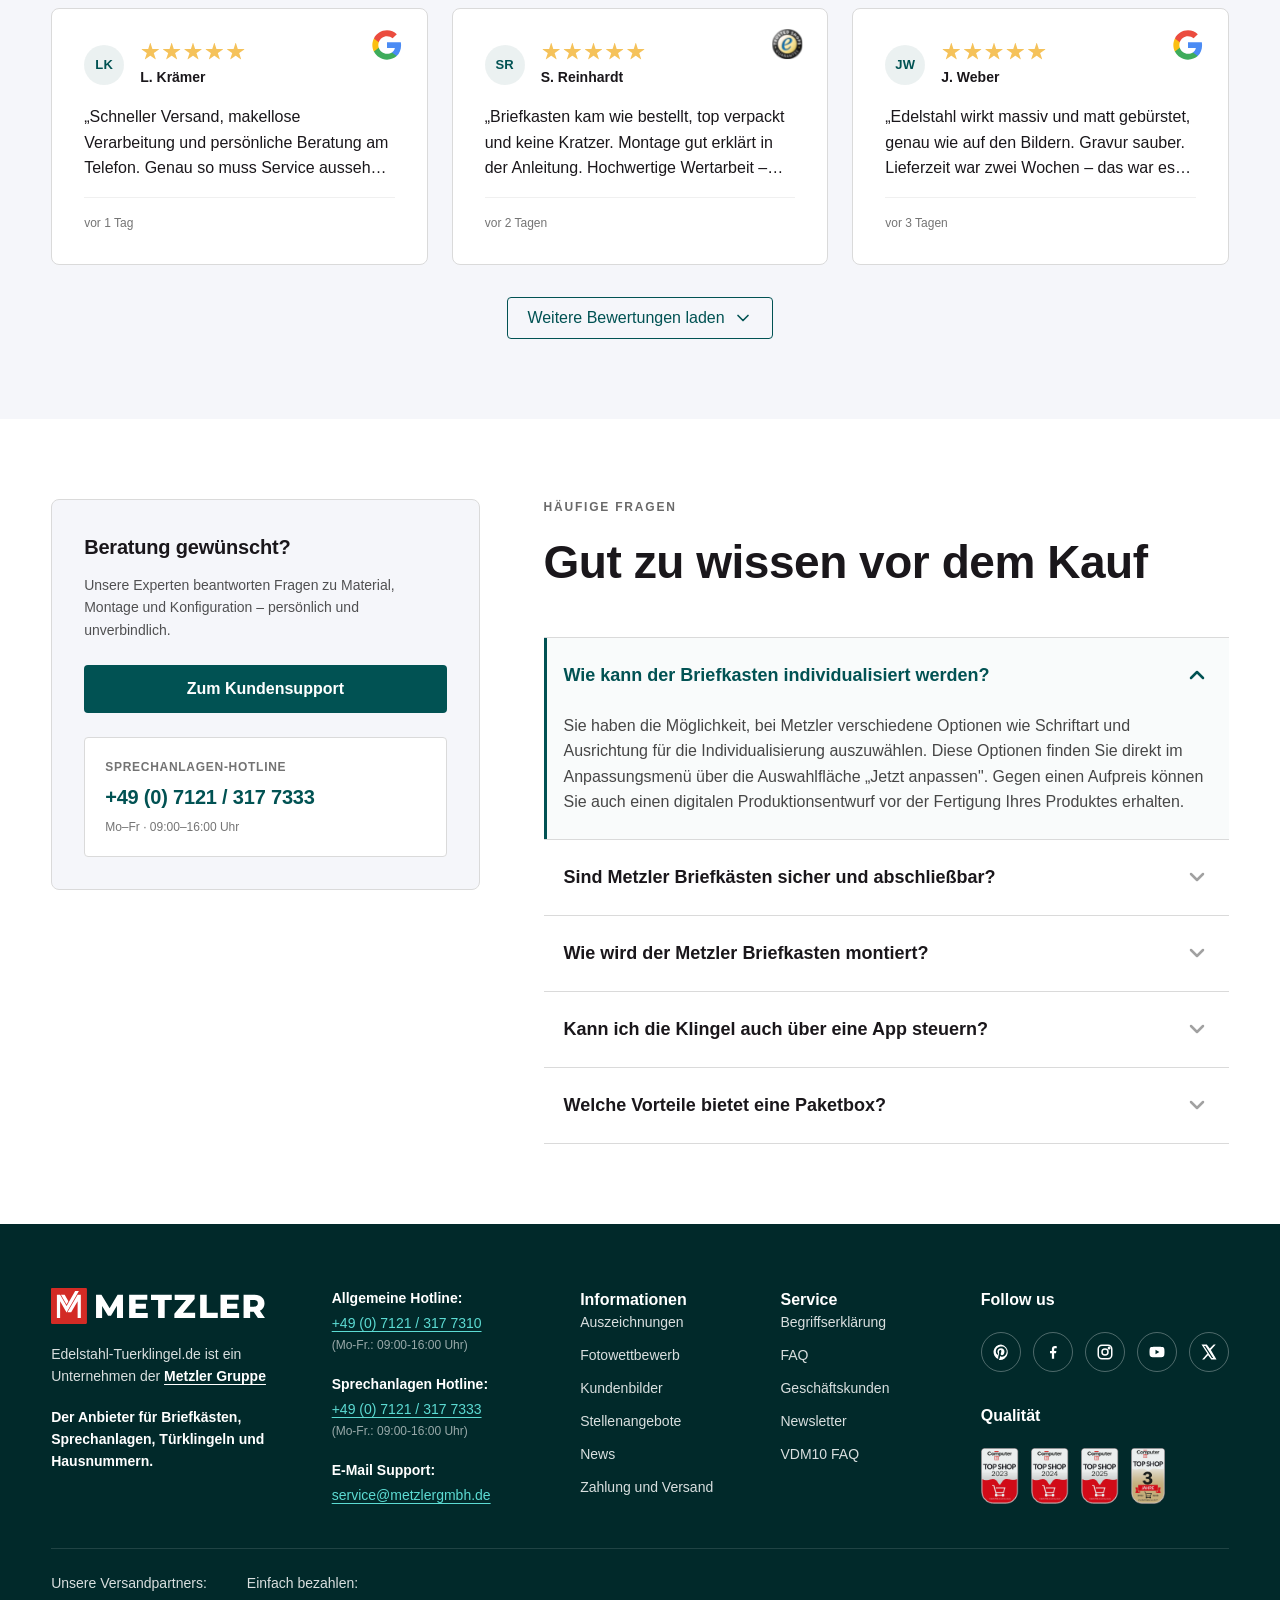
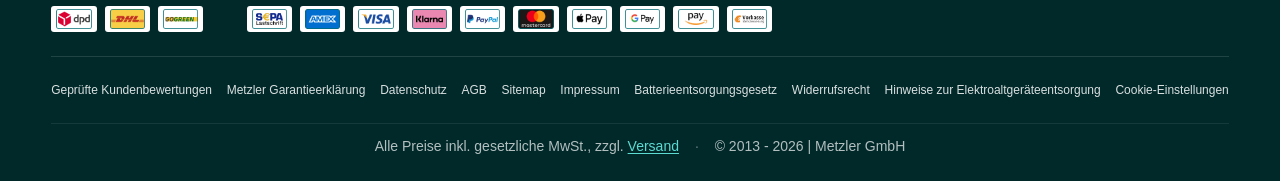
==== commit 4474c19c: "chore(seo): noindex the prototype without blocking crawl or previews Add <meta name="robots" content" ====
--- a/index.html
+++ b/index.html
@@ -3,6 +3,9 @@
 <head>
 <meta charset="UTF-8" />
 <meta name="viewport" content="width=device-width, initial-scale=1" />
+<!-- Prototype: keep out of search engines. Page stays crawlable so bots SEE this
+     noindex, and link-preview scrapers (Teams/LinkedIn/Slack) still work. -->
+<meta name="robots" content="noindex, nofollow" />
 <title>Metzler – Edelstahl-Türklingeln, Briefkästen & Sprechanlagen, Designed in Germany</title>
 <meta name="description" content="Premium Eingangslösungen aus Edelstahl. Türklingeln, Briefkästen, Sprechanlagen und mehr – gefertigt in Reutlingen. Red Dot Winner 2026 · 4× Deutschlands beliebtester Anbieter." />
 <link rel="stylesheet" href="styles-v2.css" />
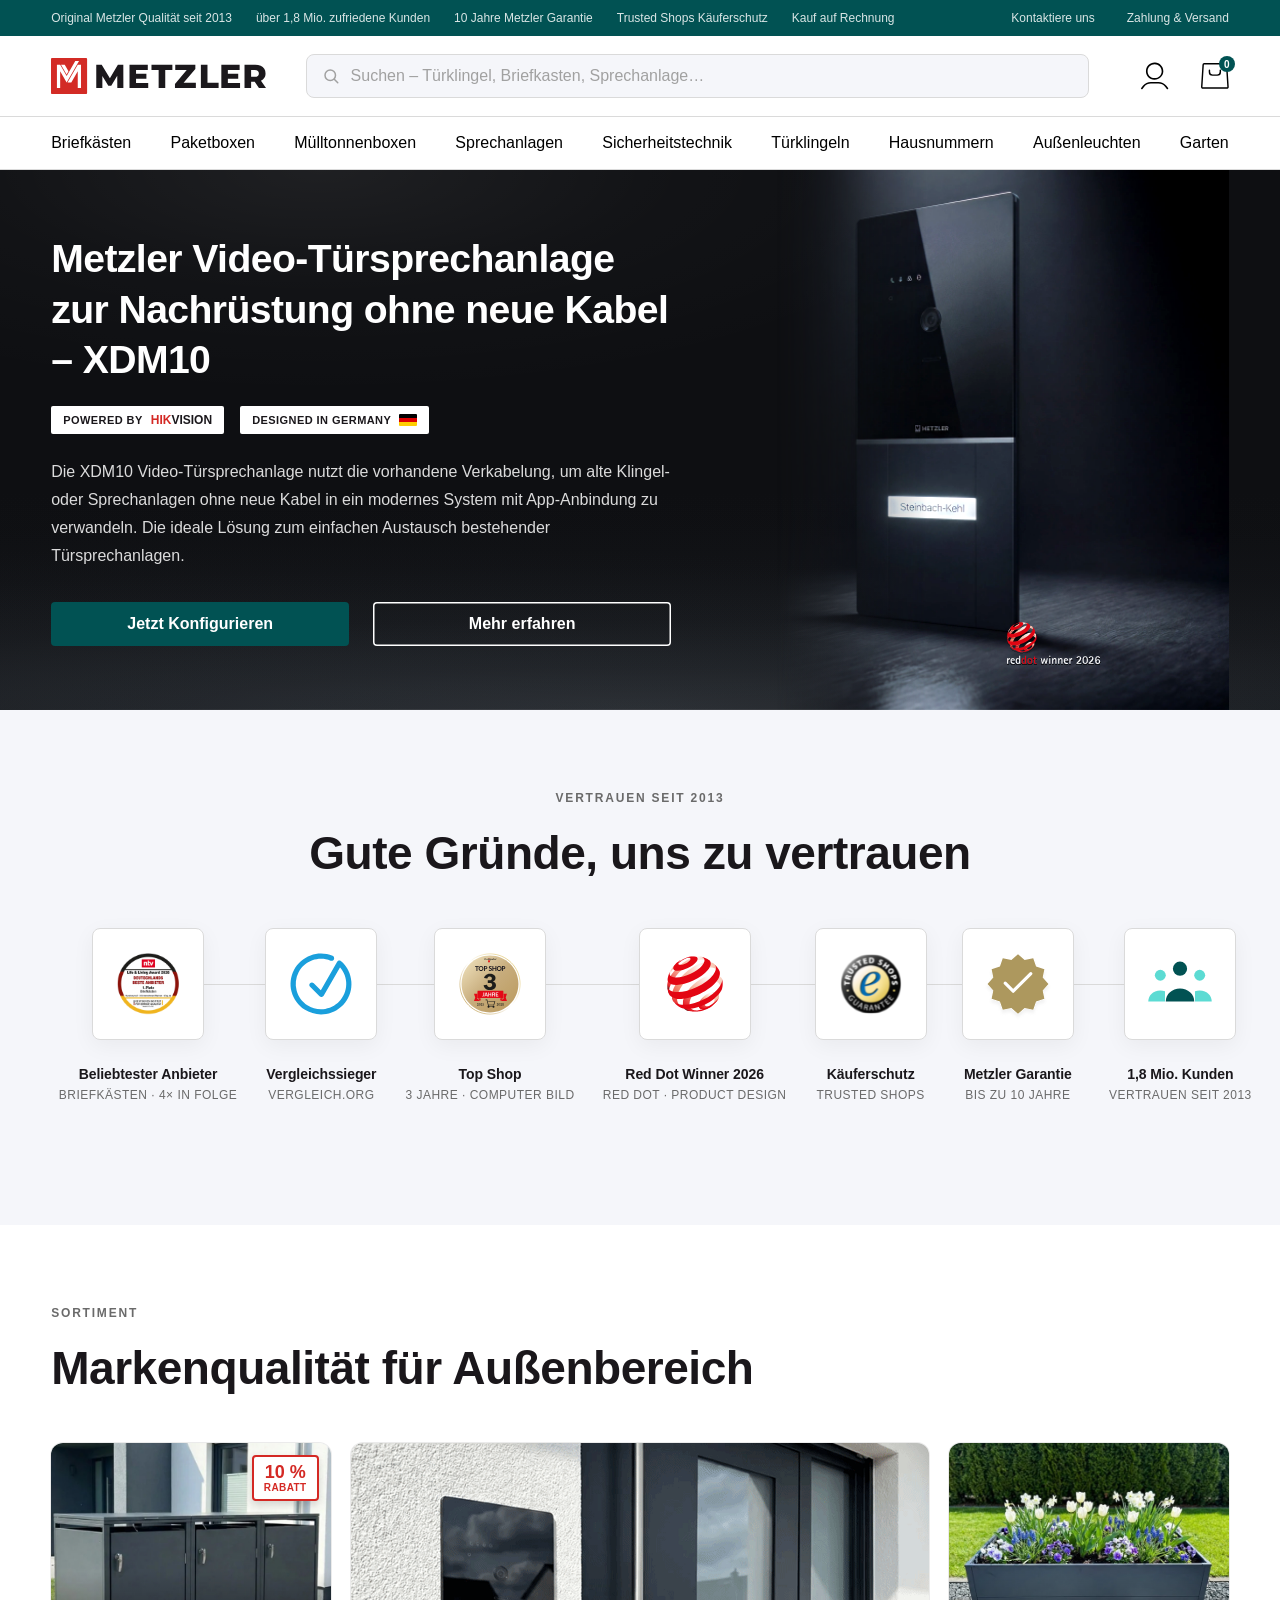
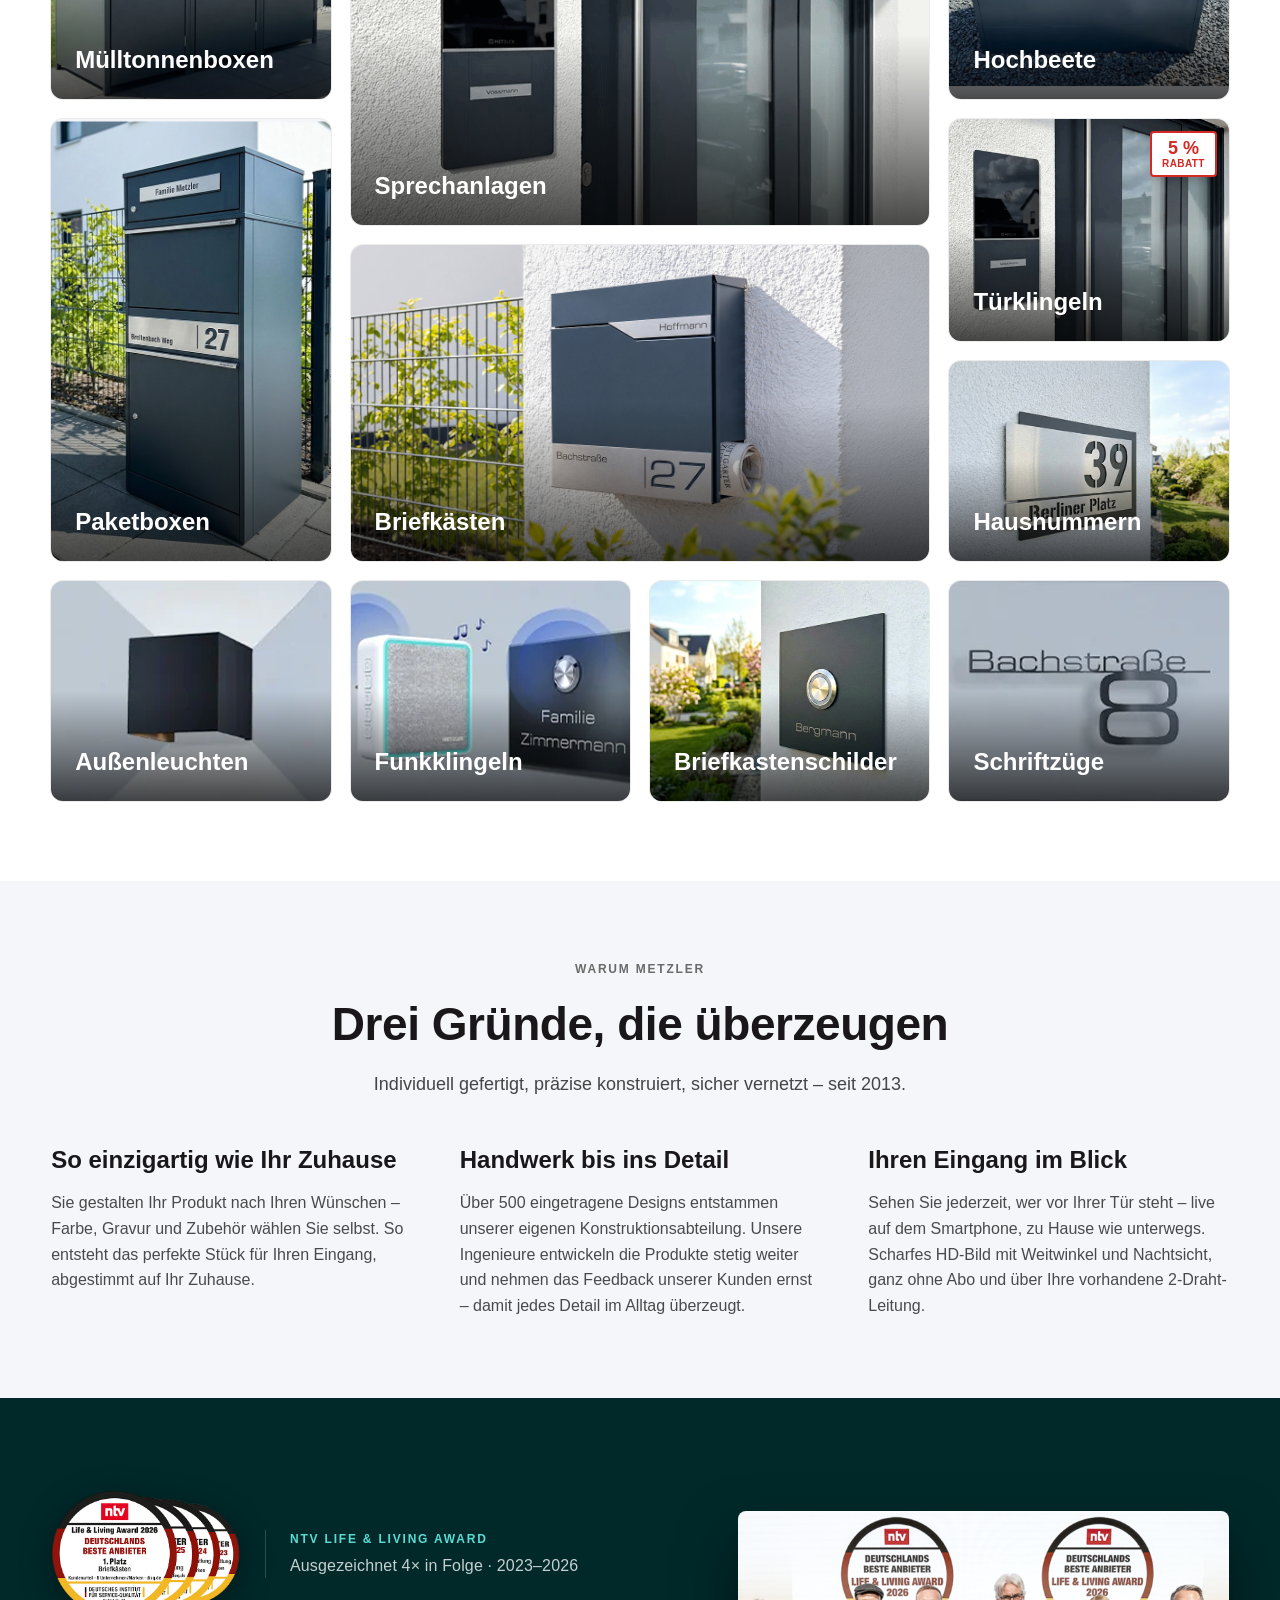
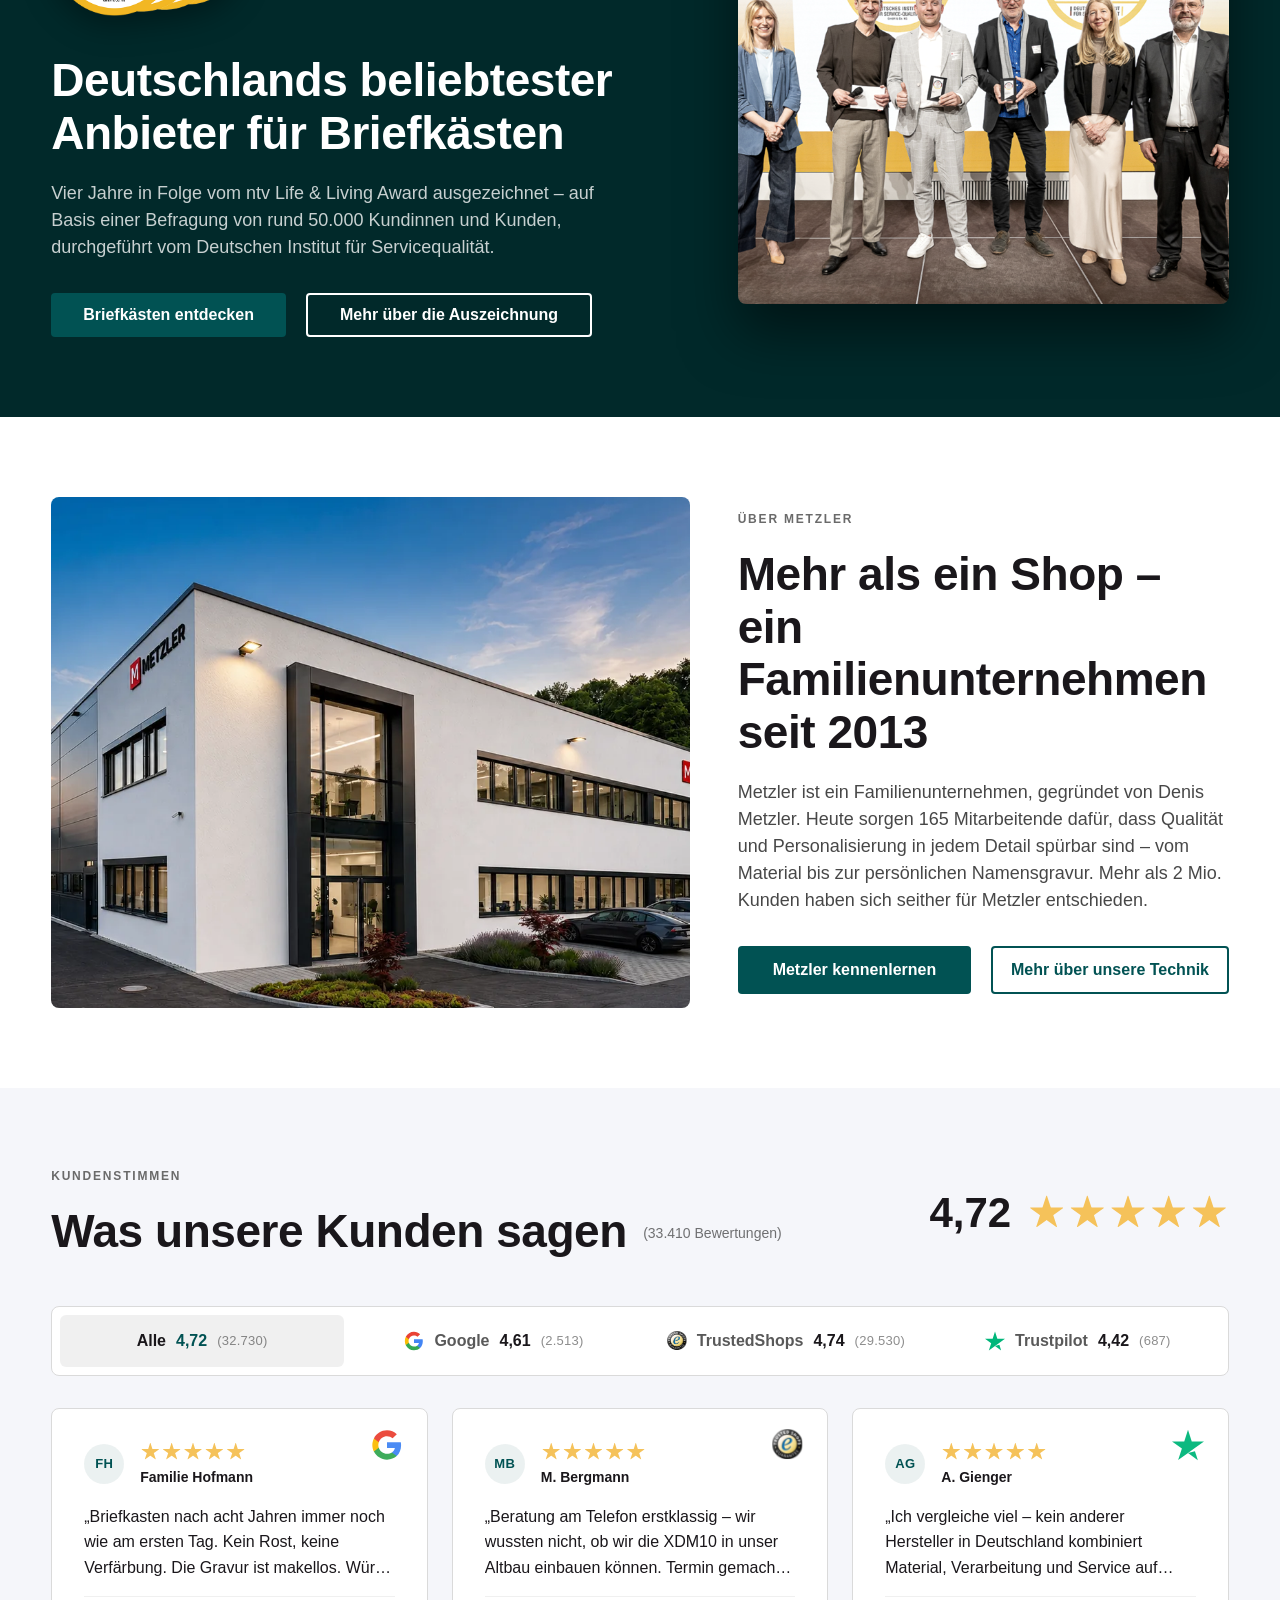
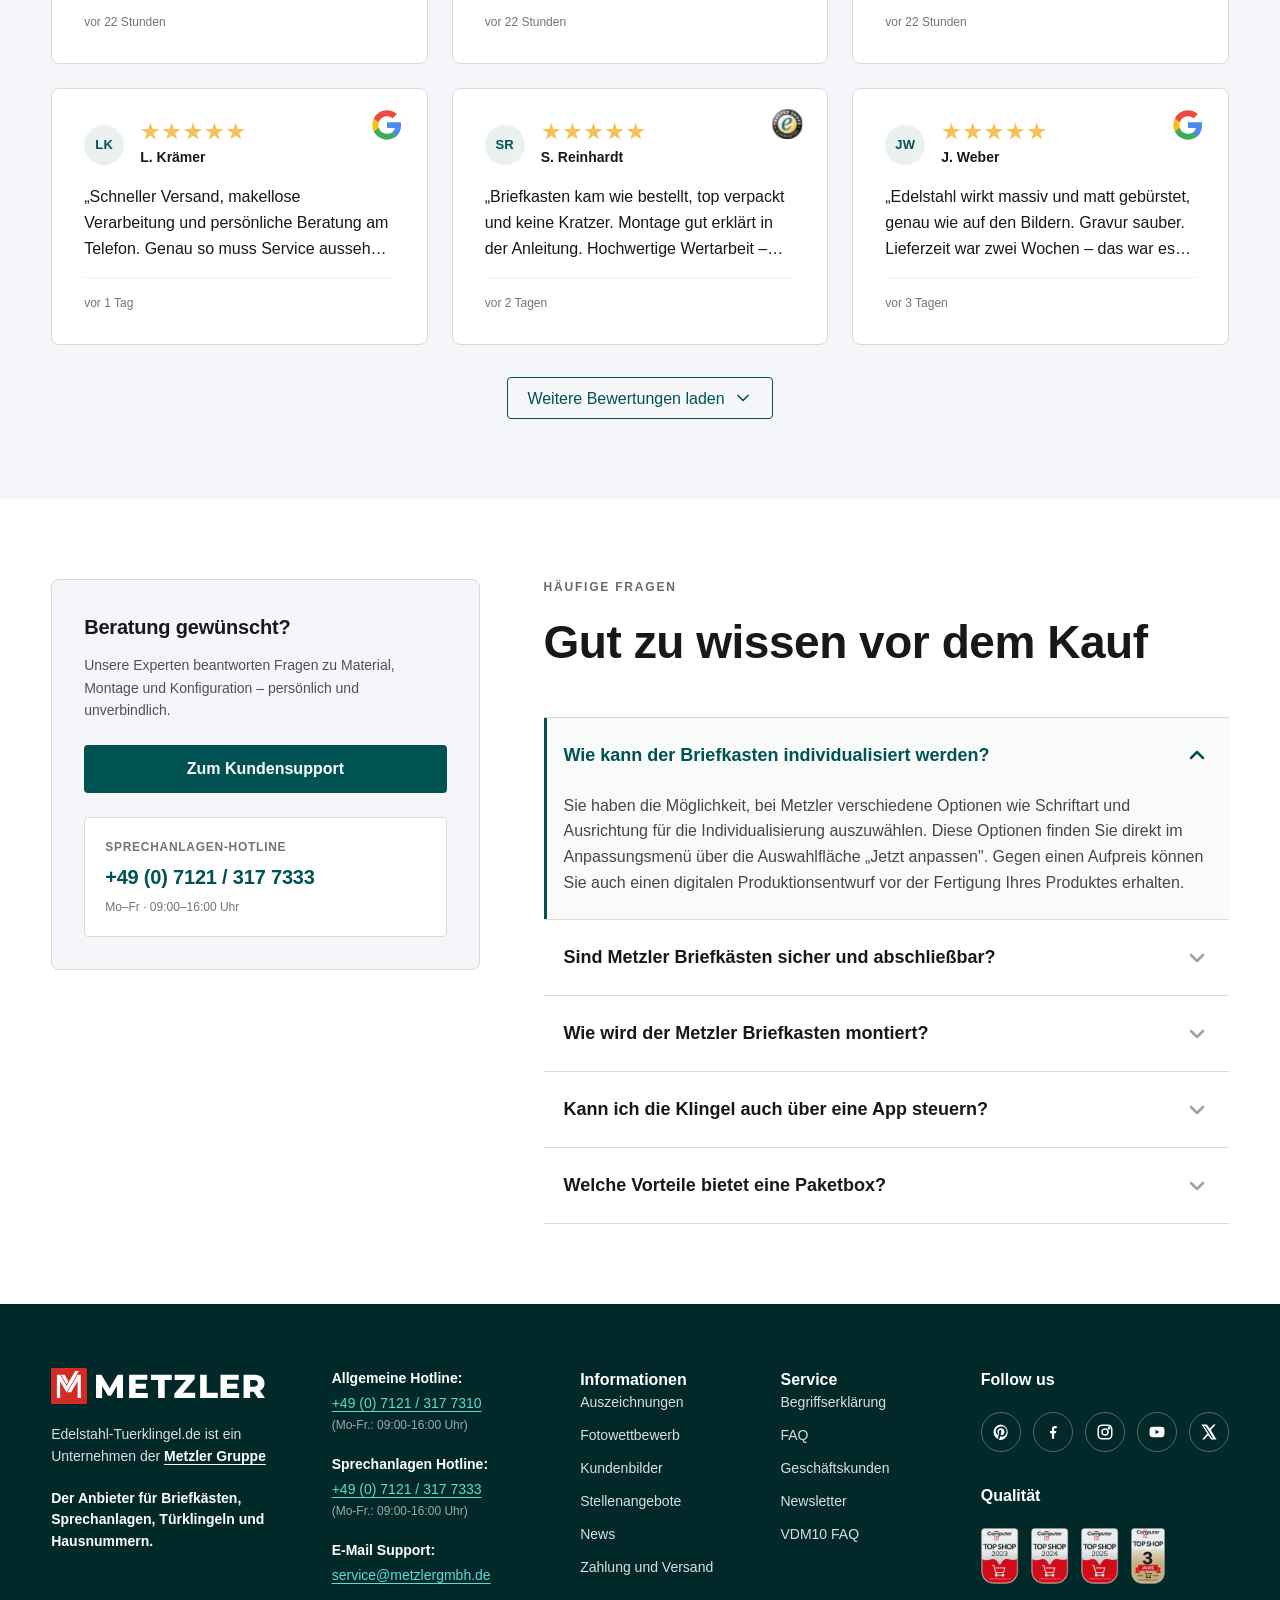
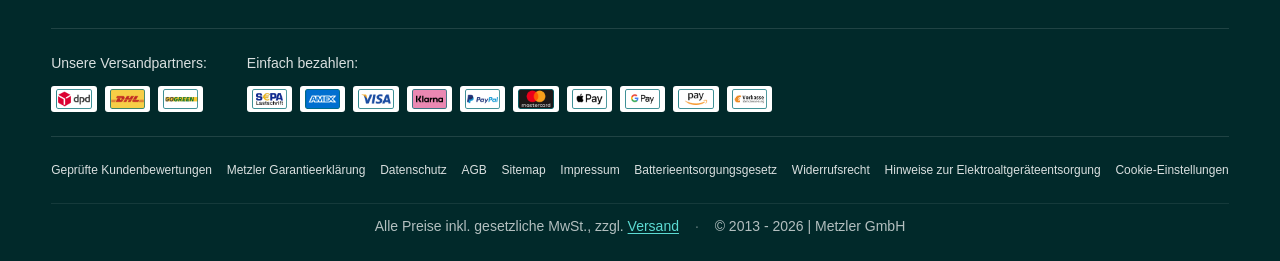
==== commit ecc5b86a: "content(about): refine family-business copy Drop the redundant "2013" from the lead (it's in the hea" ====
--- a/index.html
+++ b/index.html
@@ -607,9 +607,9 @@
         <p class="eyebrow">Über Metzler</p>
         <h2 class="section-title">Mehr als ein Shop – <br class="about-bridge__break" />ein Familienunternehmen seit 2013</h2>
         <p class="about-bridge__lead">
-          Metzler ist ein Familienunternehmen, 2013 von Denis Metzler gegründet. Heute sorgen
-          165 Mitarbeitende dafür, dass Qualität und Individualisierung in jedem Detail spürbar
-          sind – vom Material bis zur persönlichen Namensgravur. Mehr als 1,8 Mio. Hauseigentümer
+          Metzler ist ein Familienunternehmen, gegründet von Denis Metzler. Heute sorgen
+          165 Mitarbeitende dafür, dass Qualität und Personalisierung in jedem Detail spürbar
+          sind – vom Material bis zur persönlichen Namensgravur. Mehr als 2 Mio. Kunden
           haben sich seither für Metzler entschieden.
         </p>
         <div class="about-bridge__ctas">
--- a/styles-v2.css
+++ b/styles-v2.css
@@ -1902,7 +1902,9 @@
    ============================================================ */
 .about-bridge__grid {
   display: grid;
-  grid-template-columns: 1fr 1.3fr;
+  /* match the Awards grid (1.3fr 1fr) so this section's text column lines up
+     with the Awards right column above it */
+  grid-template-columns: 1.3fr 1fr;
   gap: var(--sp-12);
   align-items: center;
 }
@@ -1935,9 +1937,13 @@
   gap: var(--sp-5);
   flex-wrap: wrap;
 }
-/* Buttons size to their label with consistent side padding (sp-8),
-   matching the Awards CTAs — no fixed width. */
-.about-bridge__ctas .btn { padding-inline: var(--sp-8); }
+/* Buttons split the full width of the text column (equal halves). */
+.about-bridge__ctas .btn {
+  flex: 1 1 0;
+  min-width: 0;
+  justify-content: center;
+  padding-inline: var(--sp-8);
+}
 .about-bridge__break { display: none; }
 @media (min-width: 768px) {
   .about-bridge__break { display: initial; }
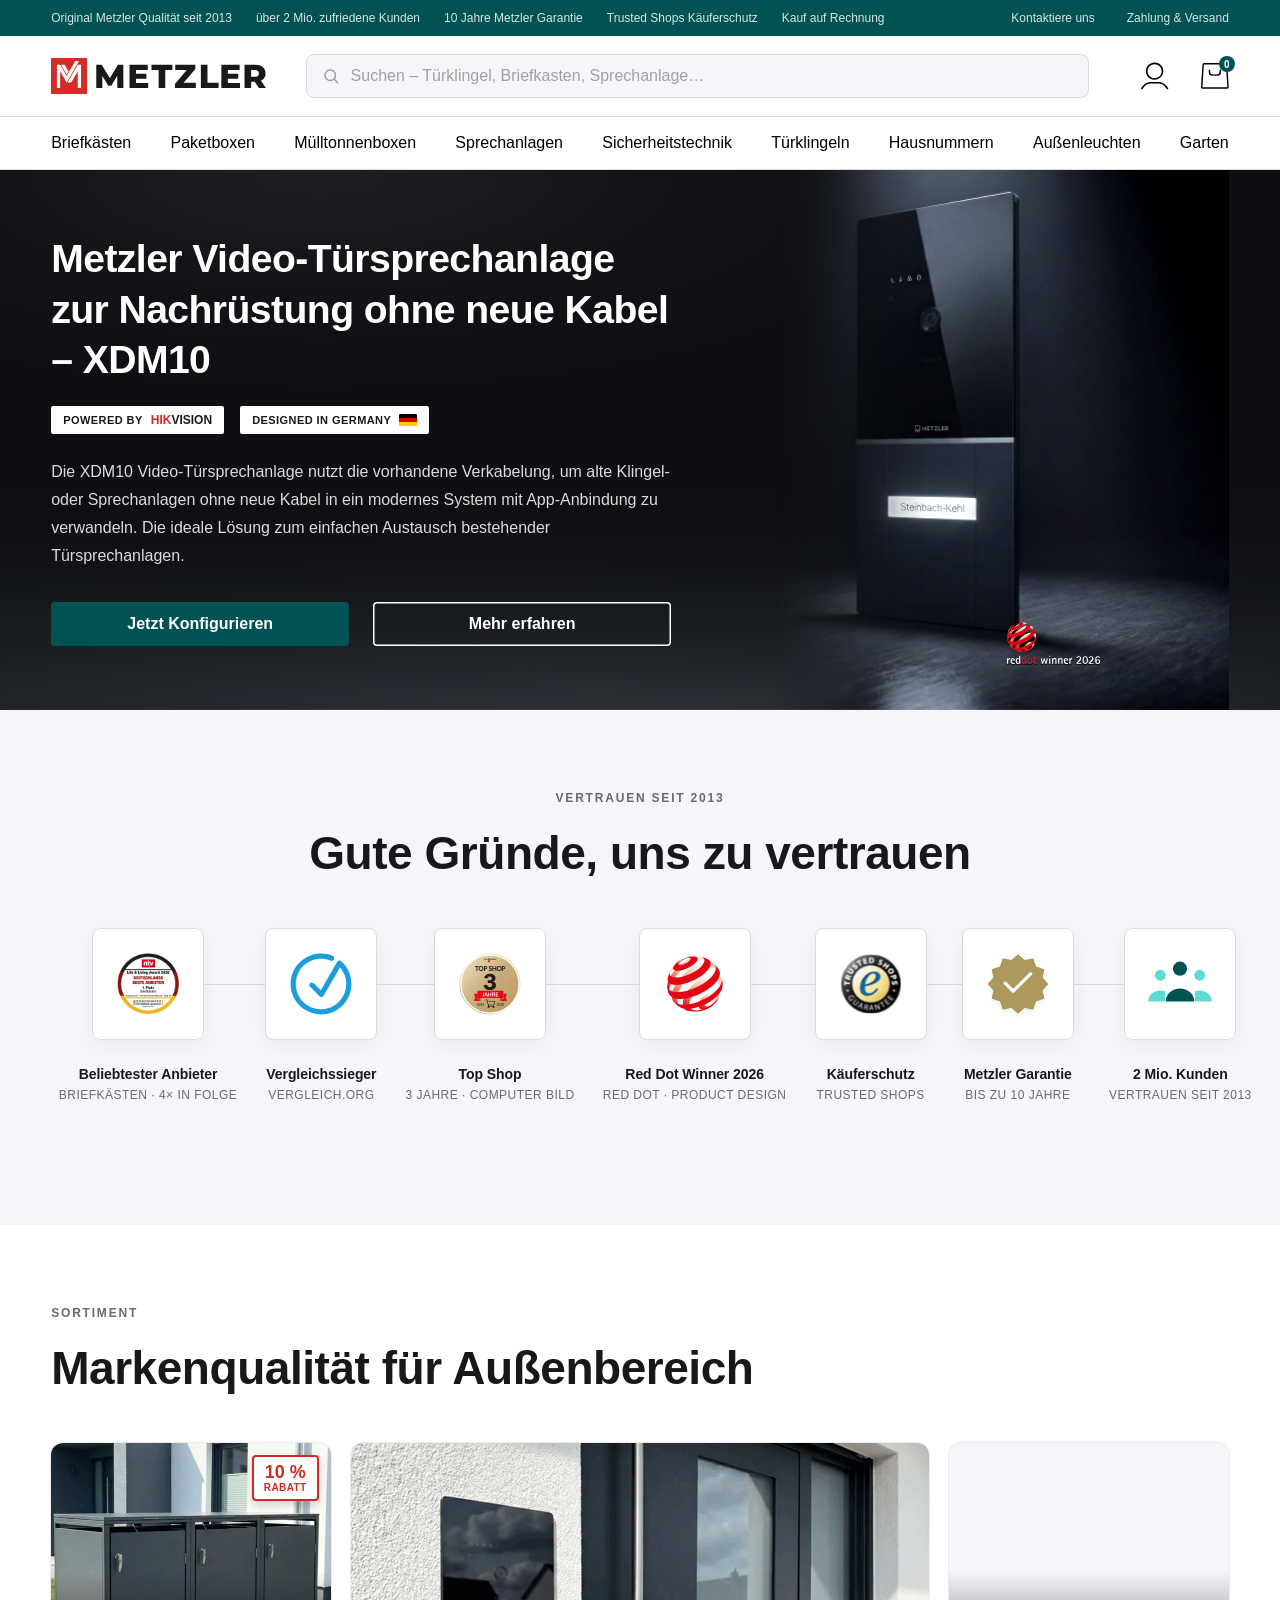
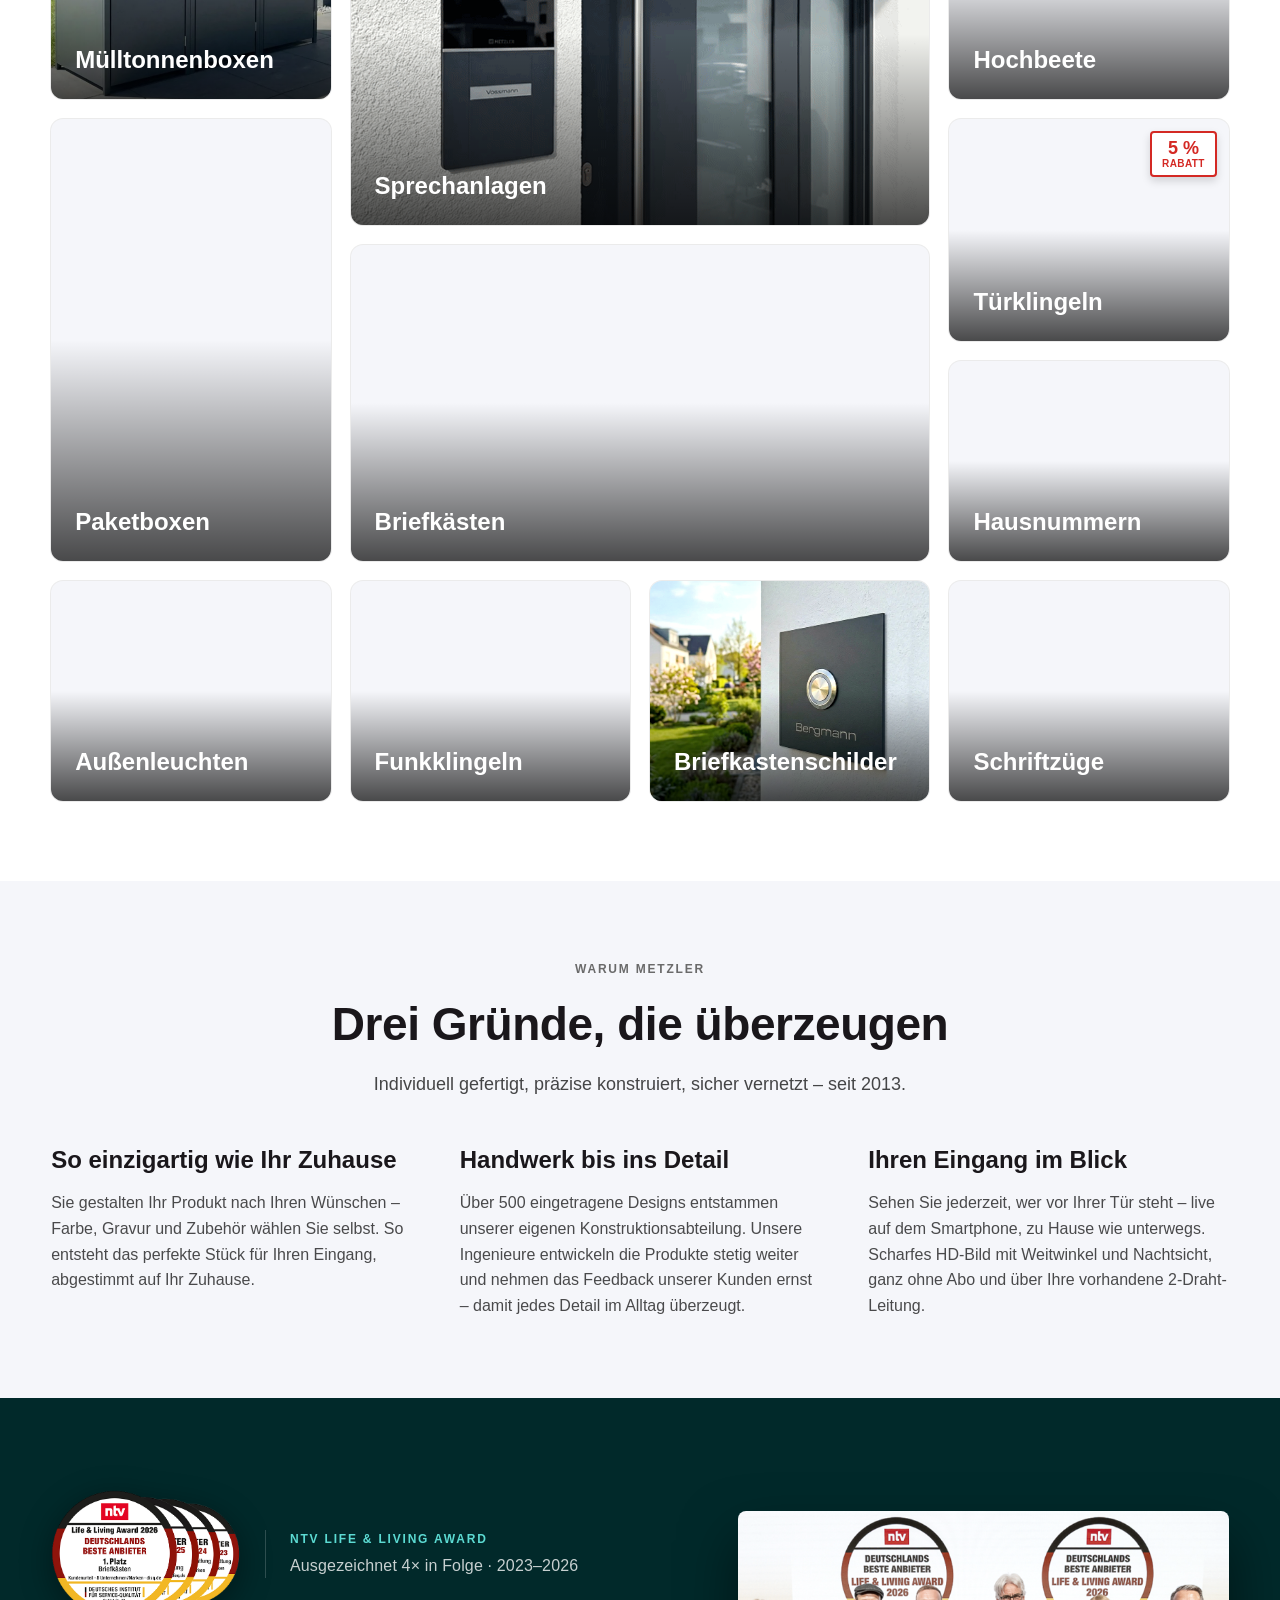
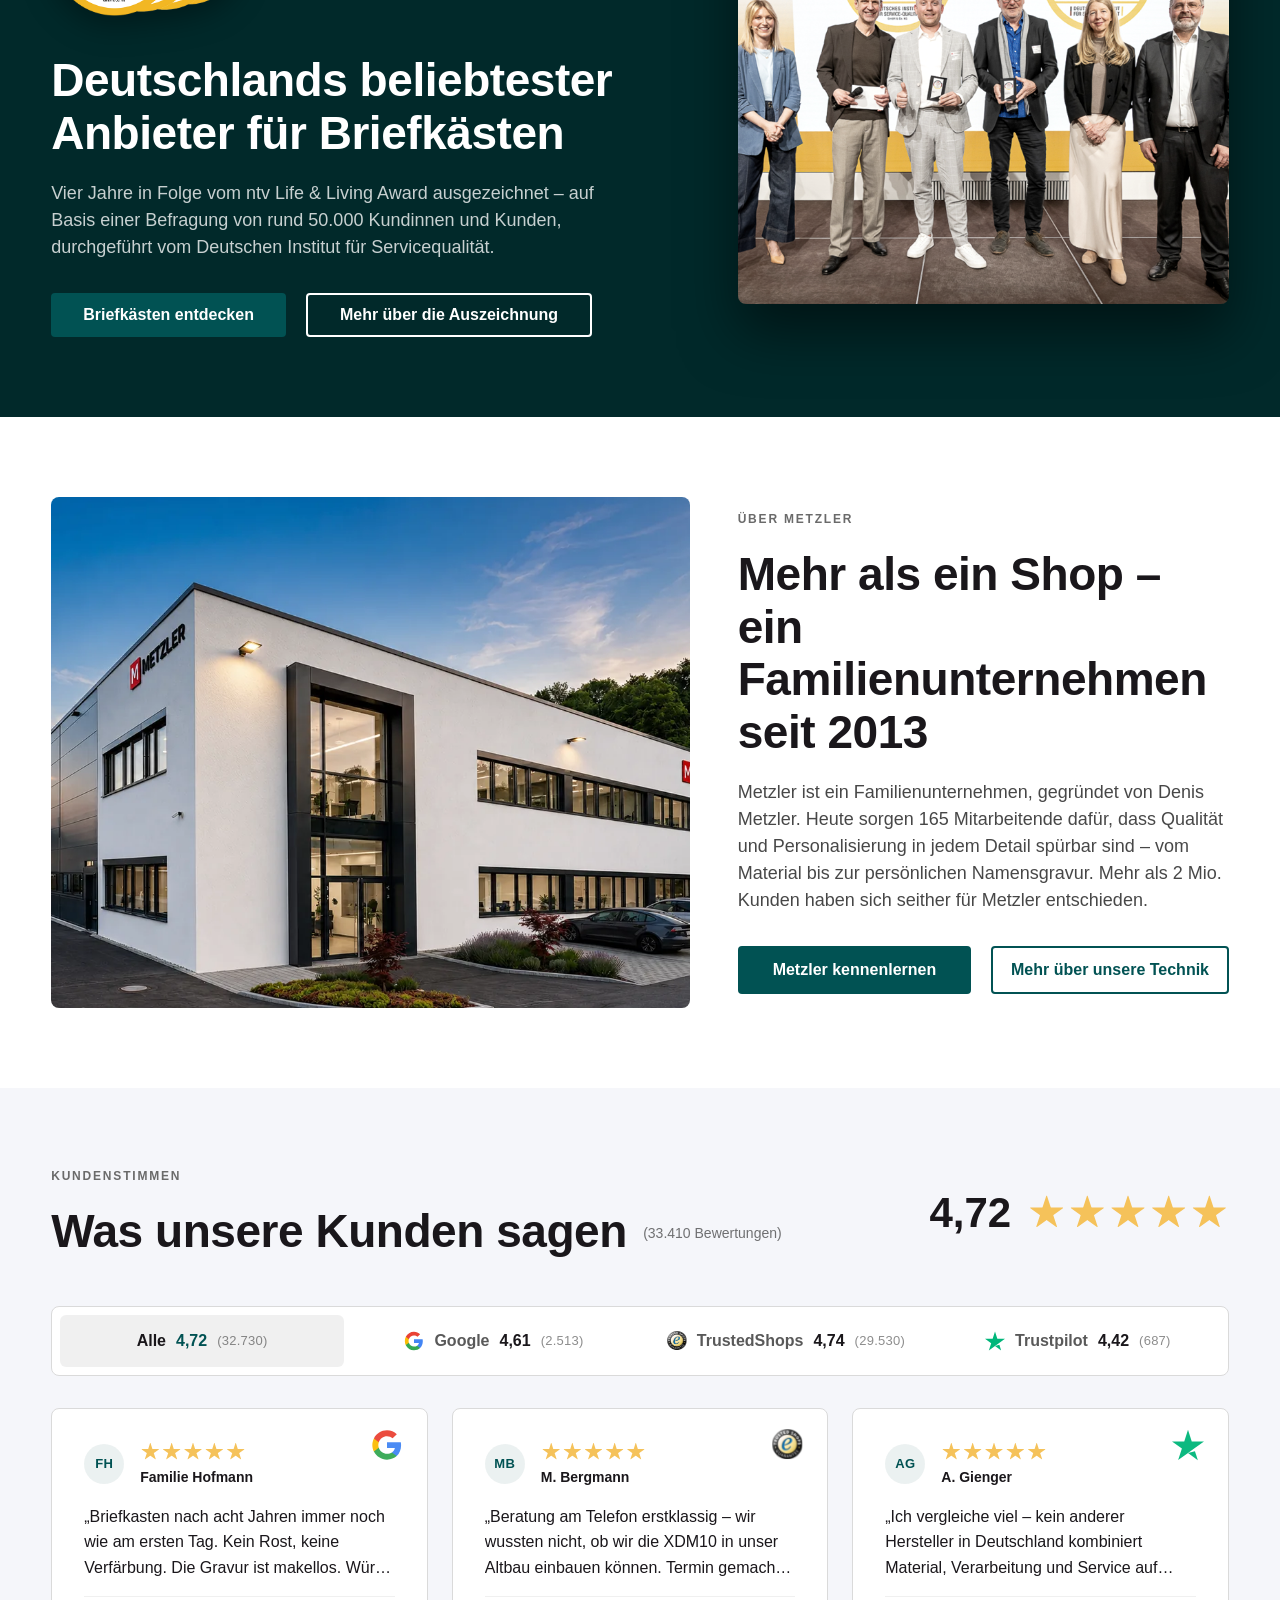
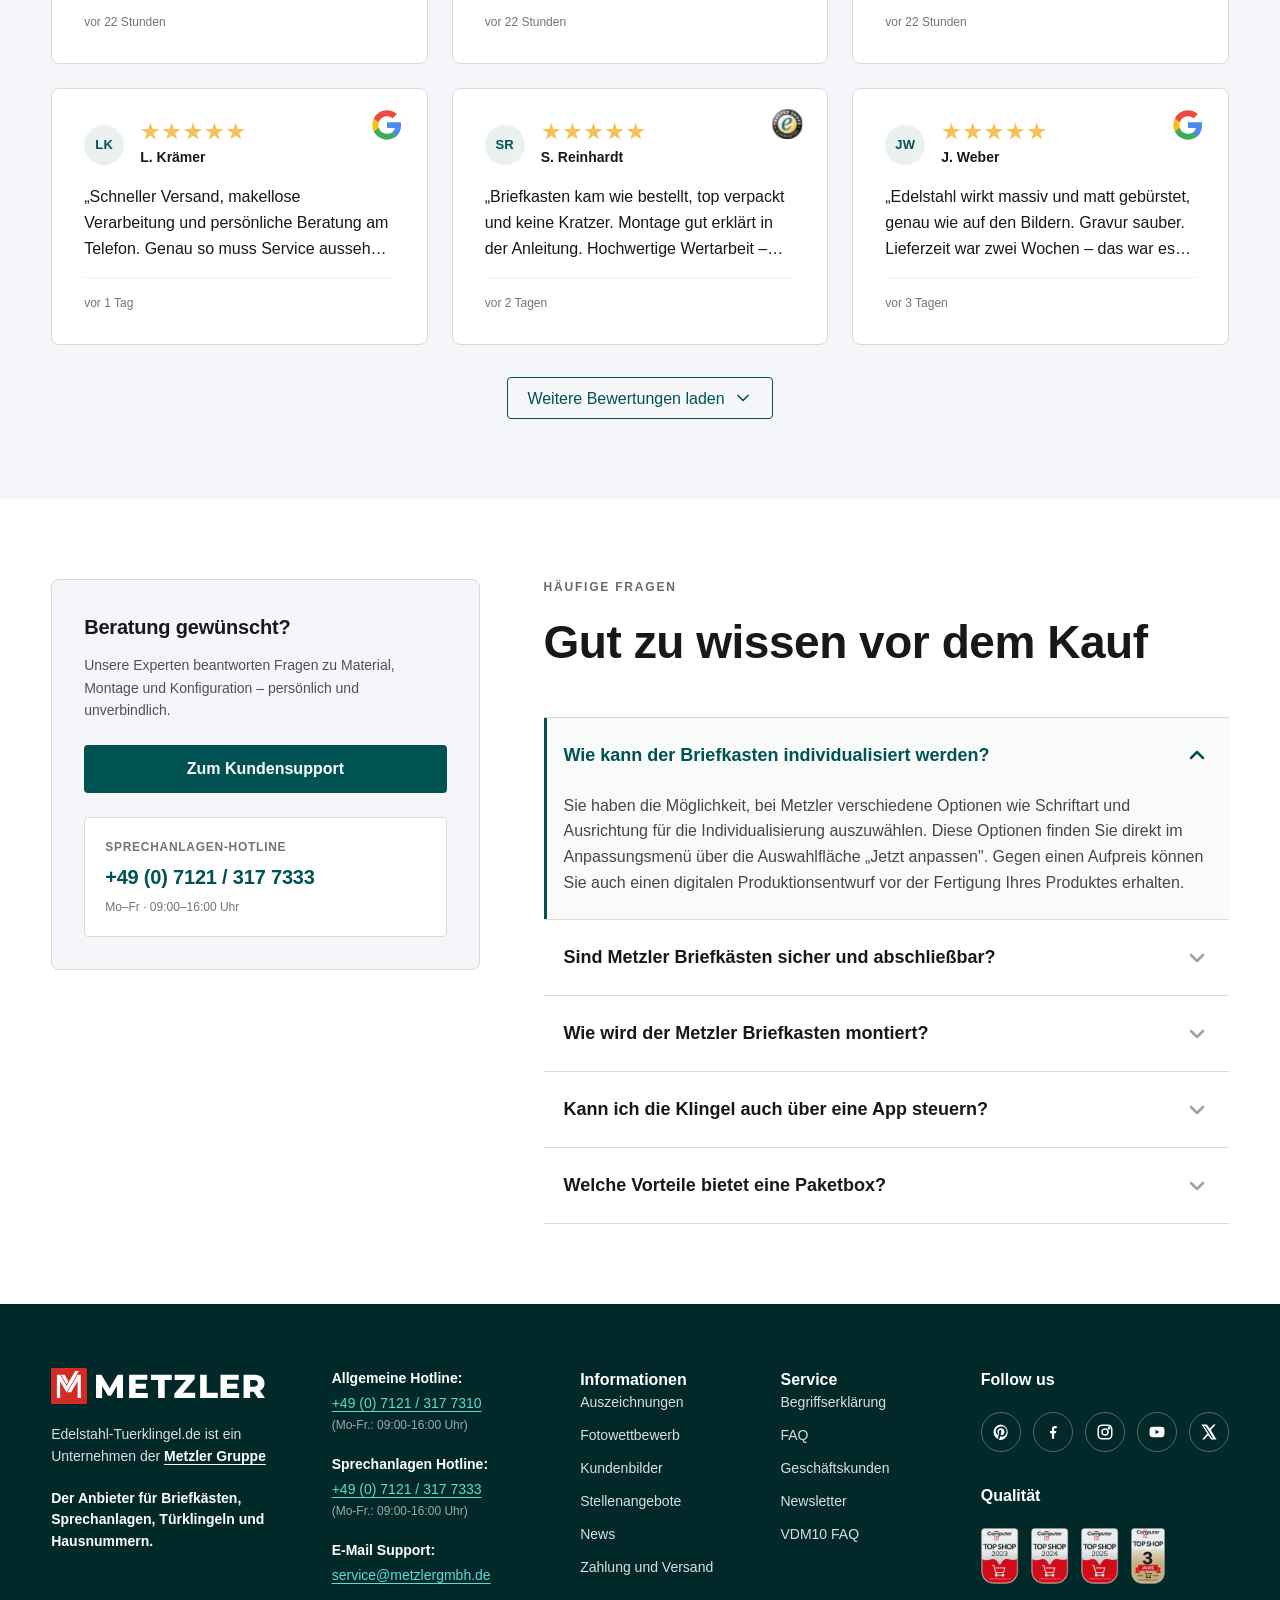
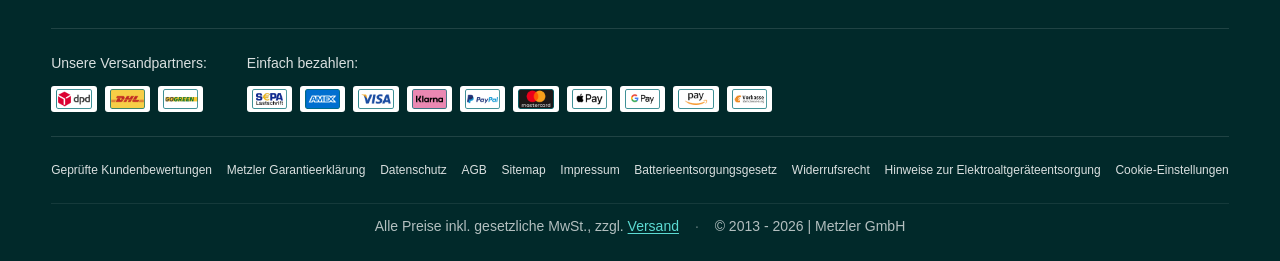
==== commit cf8c3d14: "content(trust): update customer count to 2 Mio. site-wide Align the top-bar claim and the trust badg" ====
--- a/index.html
+++ b/index.html
@@ -81,7 +81,7 @@
   <div class="container topbar__inner">
     <ul class="topbar__claims">
       <li>Original Metzler Qualität seit 2013</li>
-      <li>über 1,8 Mio. zufriedene Kunden</li>
+      <li>über 2 Mio. zufriedene Kunden</li>
       <li>10 Jahre Metzler Garantie</li>
       <li>Trusted Shops Käuferschutz</li>
       <li>Kauf auf Rechnung</li>
@@ -379,7 +379,7 @@
       <li class="trustbar__item" tabindex="0">
         <div class="trustbar__icon">
           <div class="trustbar__face trustbar__face--front">
-            <img src="Trust%20badges/customers.svg" alt="1,8 Mio. Kunden" loading="lazy" />
+            <img src="Trust%20badges/customers.svg" alt="2 Mio. Kunden" loading="lazy" />
           </div>
           <div class="trustbar__face trustbar__face--back">
             <strong>Privat &amp; Gewerbe</strong>
@@ -387,7 +387,7 @@
           </div>
         </div>
         <span class="trustbar__node" aria-hidden="true"></span>
-        <h3 class="trustbar__title">1,8&nbsp;Mio. Kunden</h3>
+        <h3 class="trustbar__title">2&nbsp;Mio. Kunden</h3>
         <p class="trustbar__sub">vertrauen seit 2013</p>
       </li>
 
